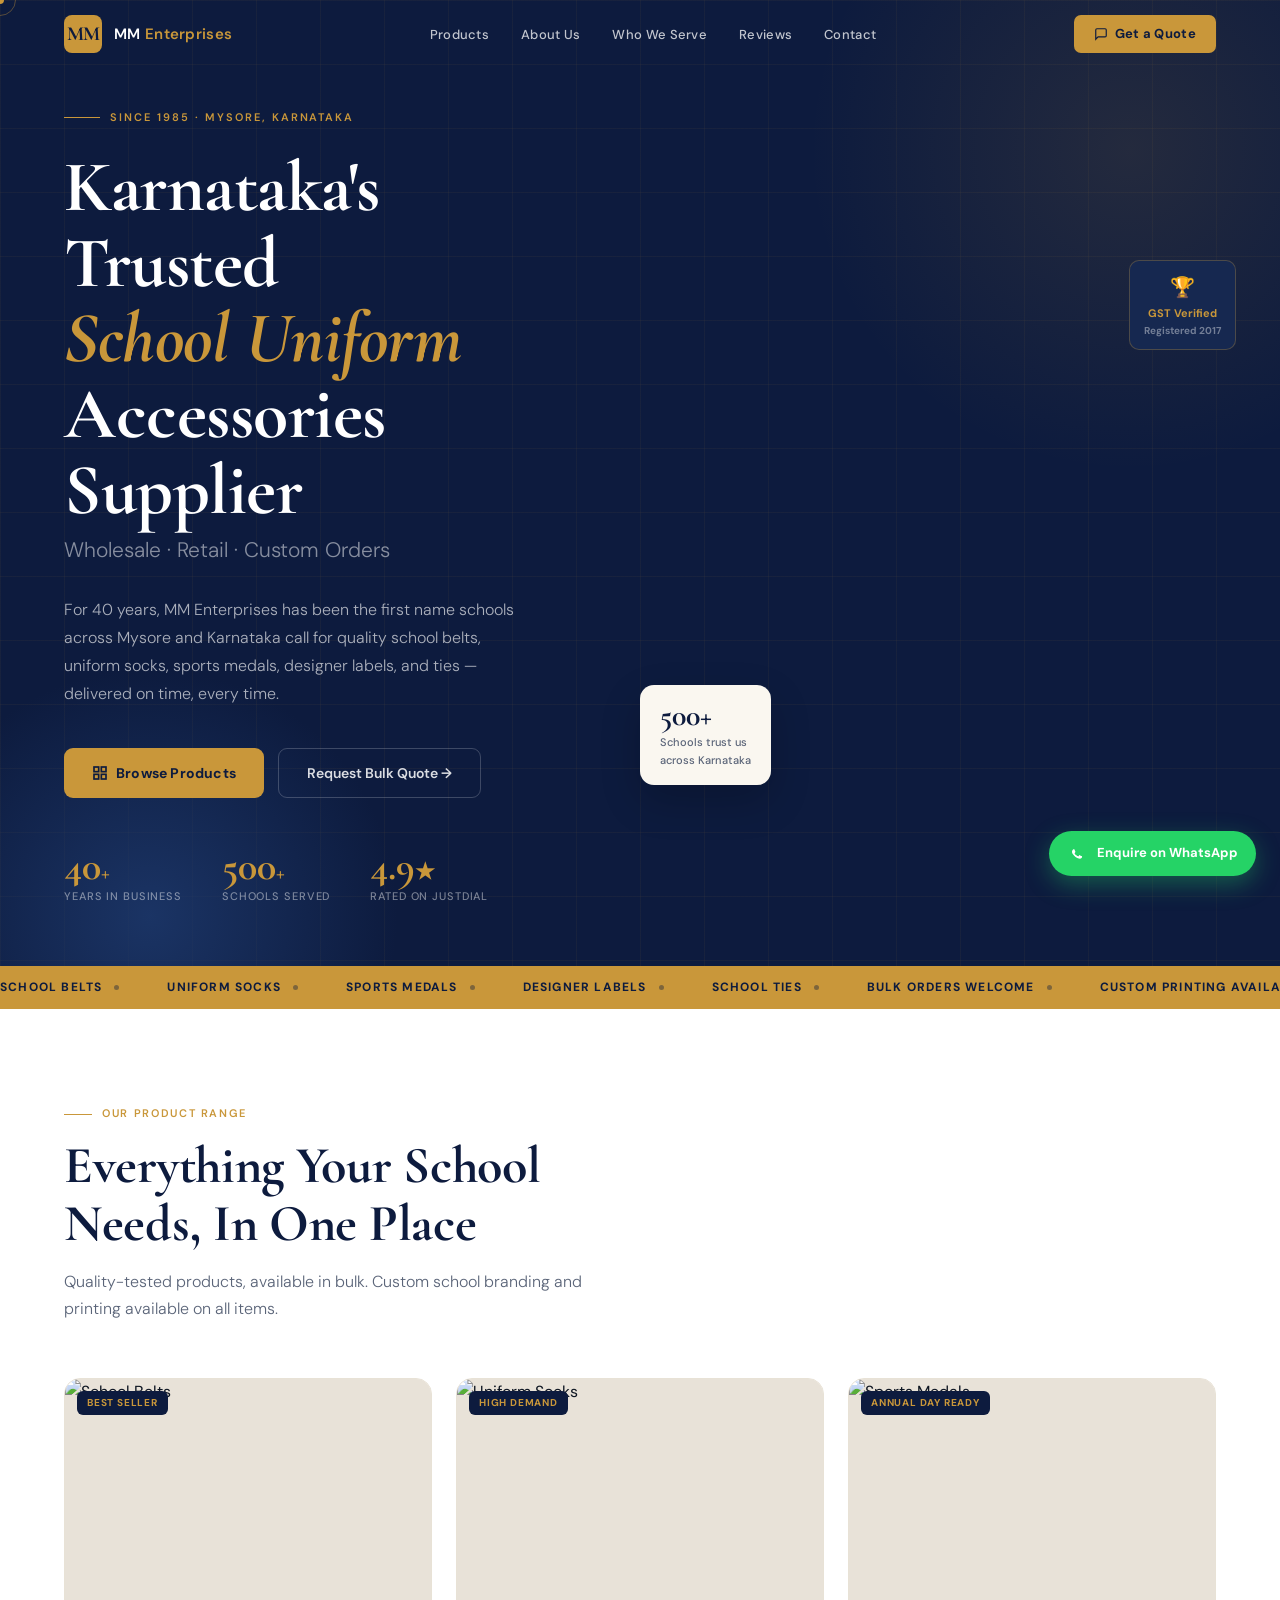
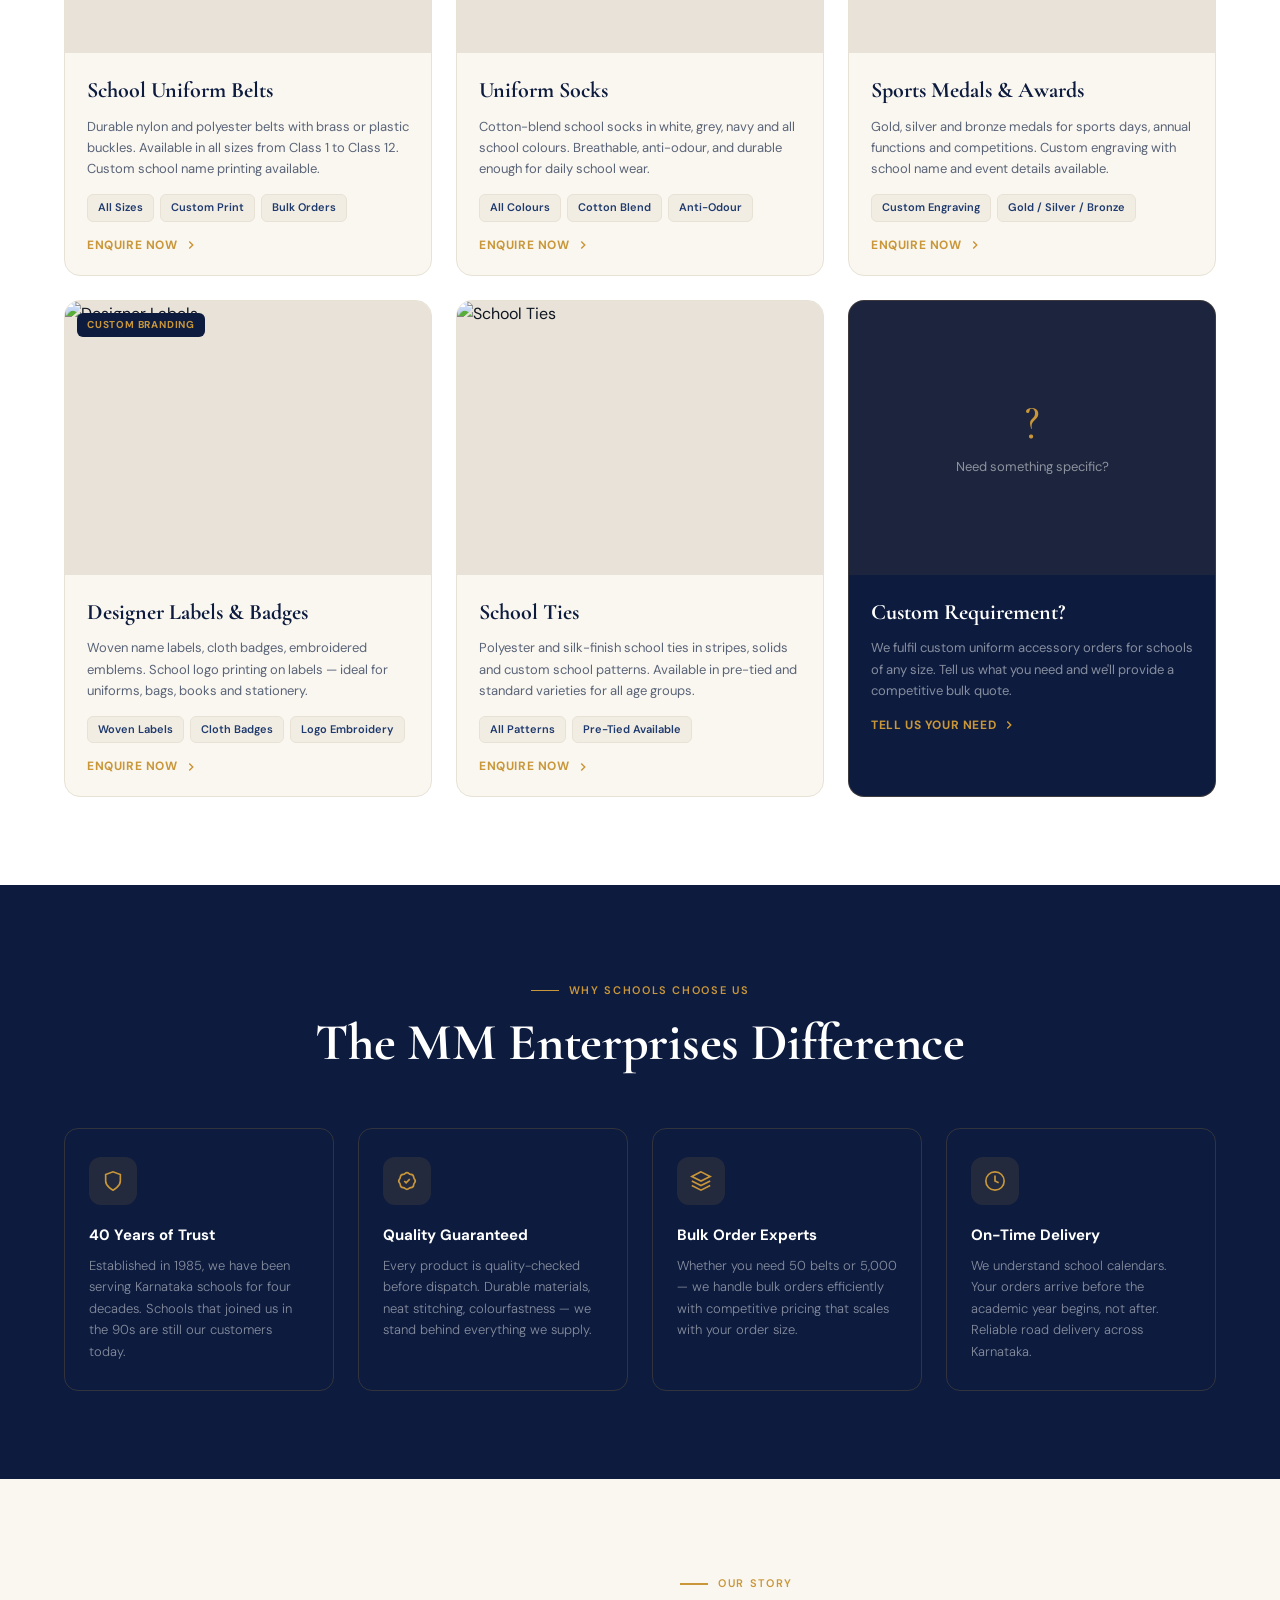
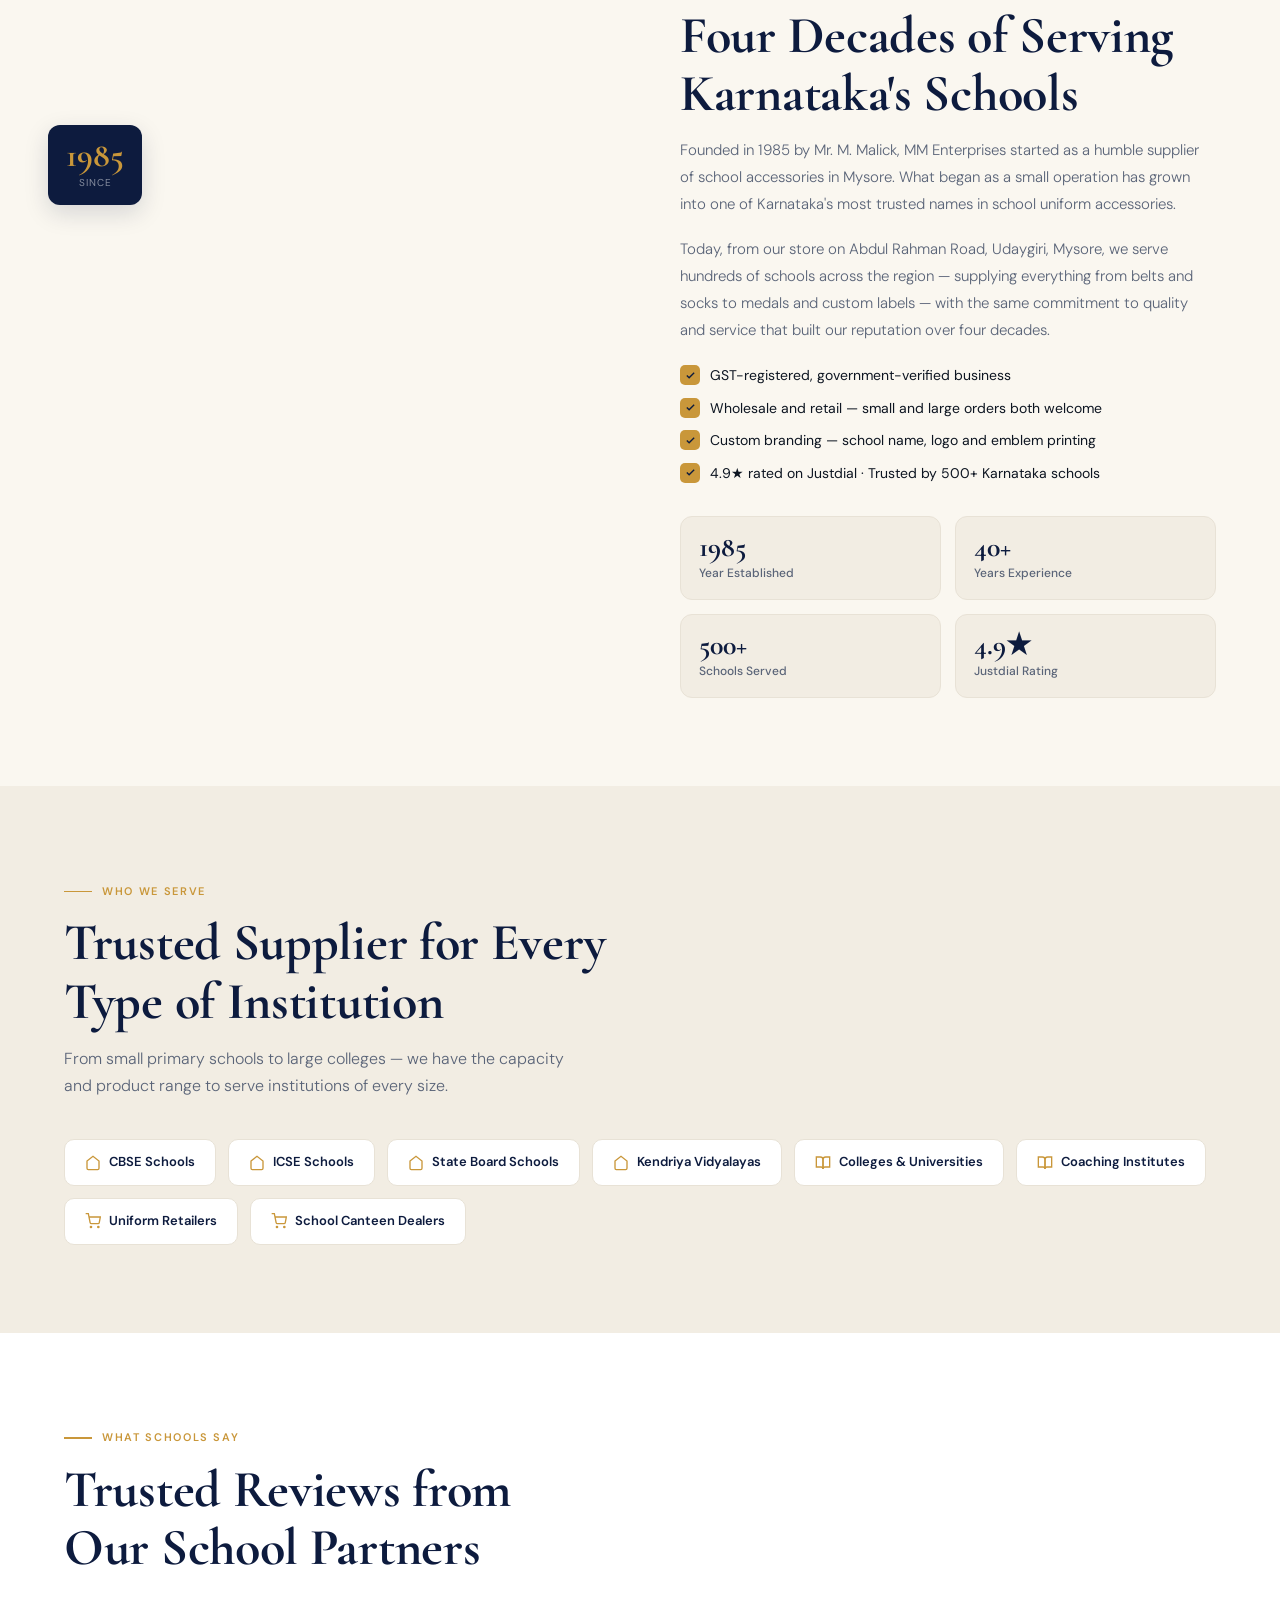
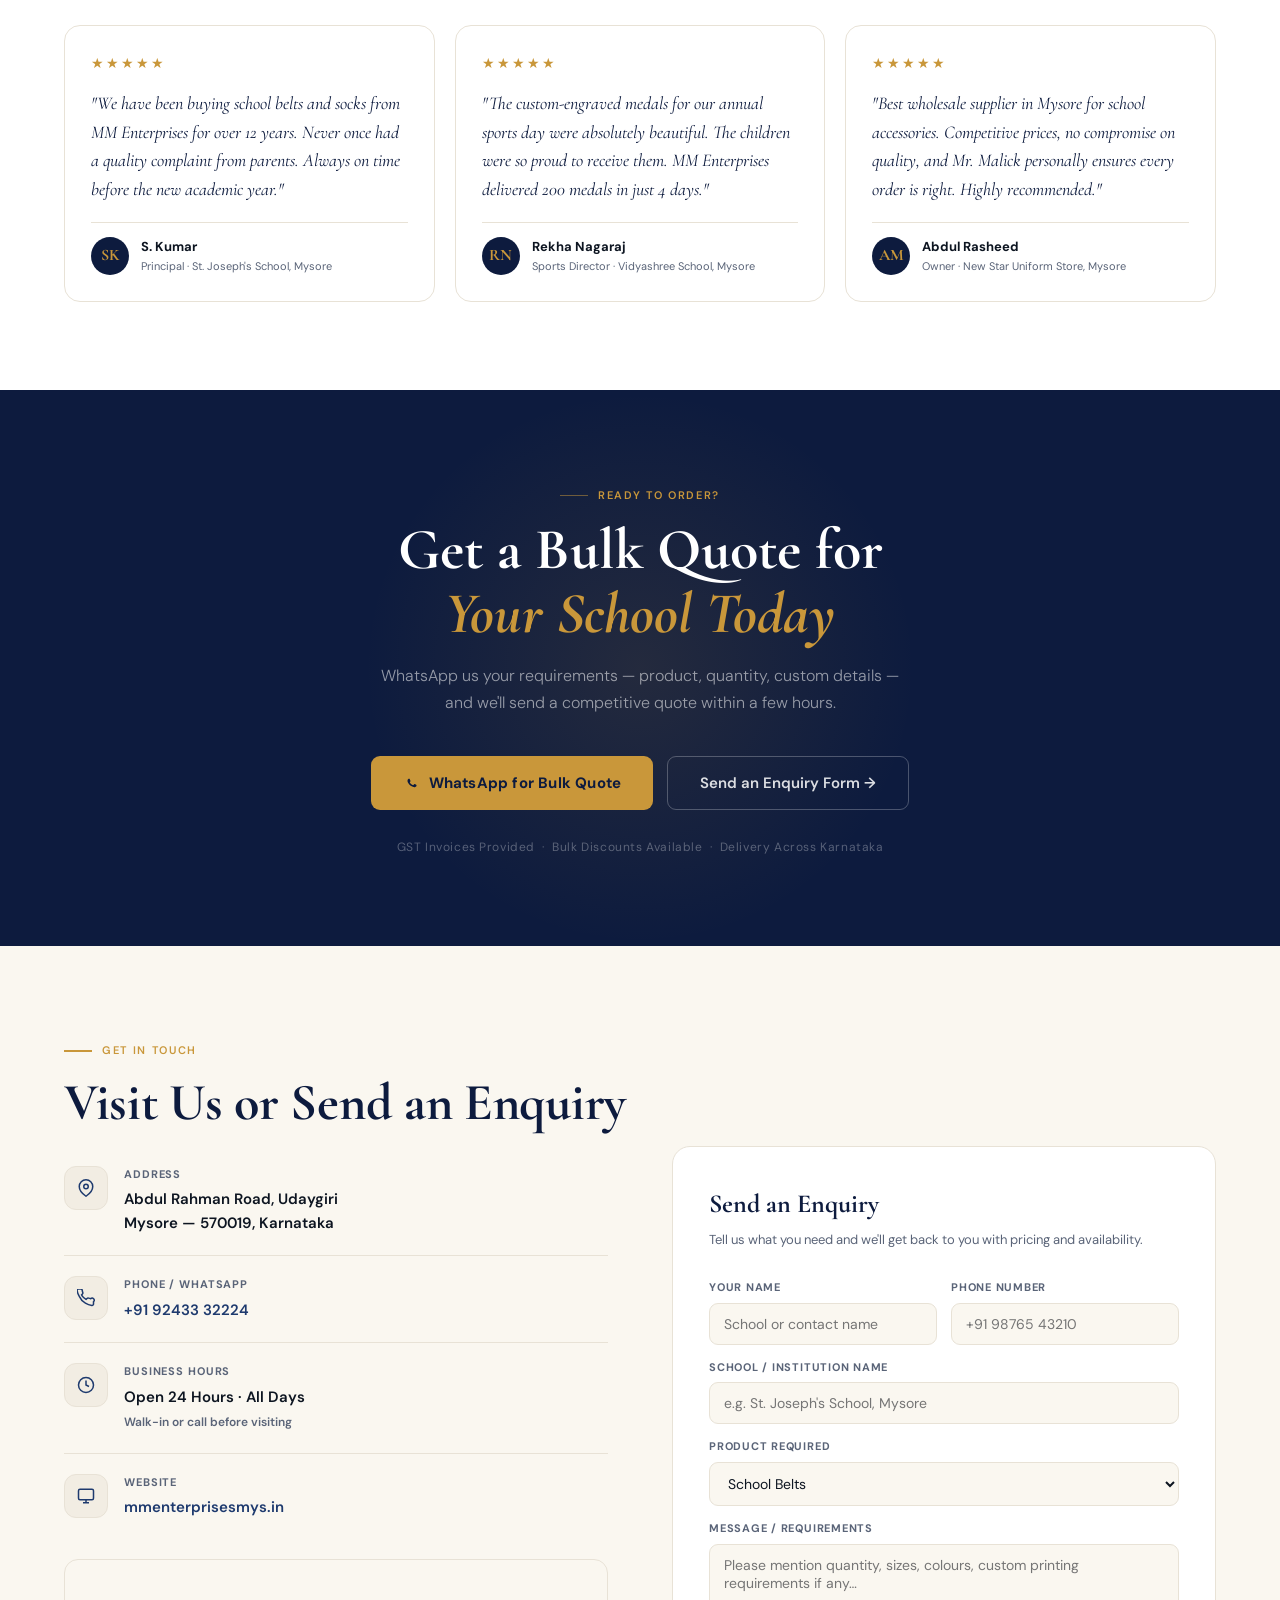
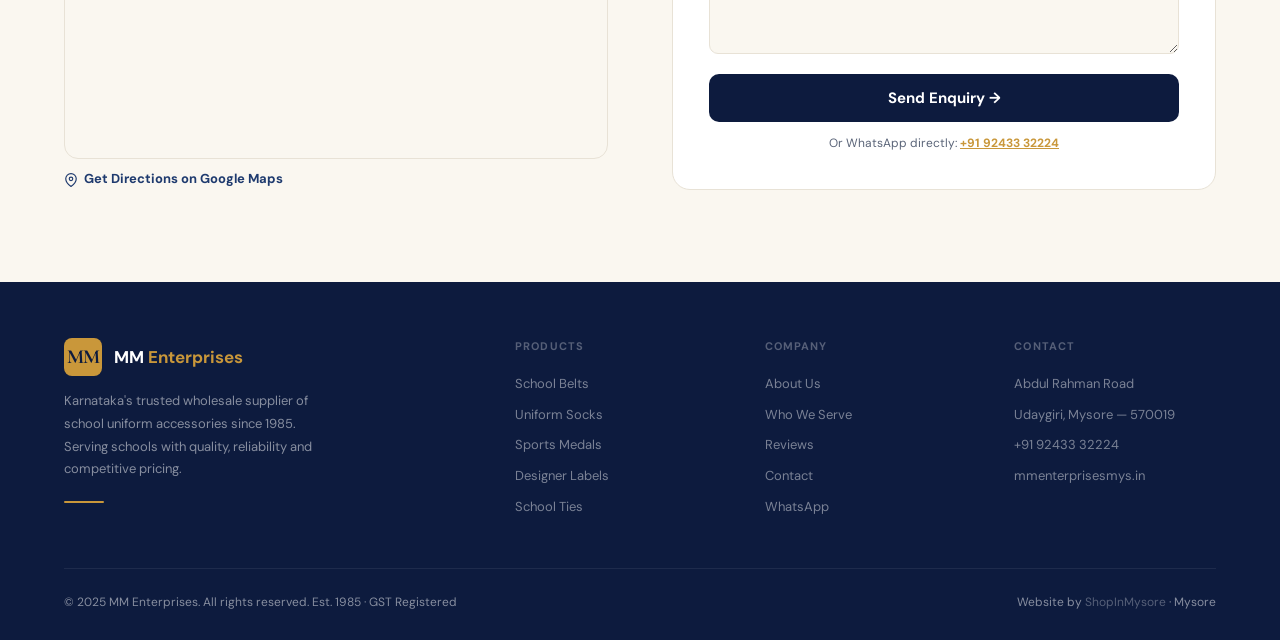
==== index.html @ 31e73a10 "name changed" ====
<!DOCTYPE html>
<html lang="en">
<head>
<meta charset="UTF-8"/>
<meta name="viewport" content="width=device-width,initial-scale=1.0"/>
<title>MM Enterprises — School Uniform Accessories Since 1985 | Mysore</title>
<meta name="description" content="MM Enterprises, Mysore — Wholesale supplier of school belts, uniform socks, sports medals, designer labels and uniform accessories since 1985. Serving schools across Karnataka."/>
<meta name="keywords" content="school belt supplier mysore, school uniform accessories mysore, sports medal mysore, uniform socks wholesale mysore, MM Enterprises Mysore"/>
<link rel="preconnect" href="https://fonts.googleapis.com">
<link href="https://fonts.googleapis.com/css2?family=Cormorant+Garamond:ital,wght@0,600;0,700;1,600&family=DM+Sans:wght@300;400;500;600&display=swap" rel="stylesheet">
<style>
/* ── TOKENS ── */
:root{
  --navy:#0D1B3E;
  --navy2:#162850;
  --navy3:#1E3A6E;
  --gold:#C9973A;
  --gold2:#E5B84A;
  --gold3:#F5D27A;
  --cream:#FAF7F0;
  --cream2:#F2EDE3;
  --ink:#0D1521;
  --muted:#5A6478;
  --border:#E8E2D6;
  --white:#FFFFFF;
  --wa:#25D366;
}
*{box-sizing:border-box;margin:0;padding:0}
html{scroll-behavior:smooth}
body{font-family:'DM Sans',sans-serif;background:var(--cream);color:var(--ink);overflow-x:hidden;line-height:1.6}

/* ── TYPOGRAPHY ── */
.serif{font-family:'Cormorant Garamond',serif}

/* ── CURSOR ── */
.cursor{width:8px;height:8px;background:var(--gold);border-radius:50%;position:fixed;pointer-events:none;z-index:9999;transform:translate(-50%,-50%);transition:width .2s,height .2s}
.cursor-ring{width:32px;height:32px;border:1.5px solid rgba(201,151,58,.4);border-radius:50%;position:fixed;pointer-events:none;z-index:9998;transform:translate(-50%,-50%);transition:all .15s ease}
@media(max-width:768px){.cursor,.cursor-ring{display:none}}

/* ── PROGRESS BAR ── */
.progress-bar{position:fixed;top:0;left:0;height:2px;background:linear-gradient(90deg,var(--gold),var(--gold2));z-index:200;transition:width .1s}

/* ── NAV ── */
nav{position:fixed;top:0;left:0;right:0;z-index:100;padding:0 5vw;height:68px;display:flex;align-items:center;justify-content:space-between;transition:all .3s}
nav.scrolled{background:rgba(13,27,62,.97);backdrop-filter:blur(16px);box-shadow:0 2px 32px rgba(0,0,0,.25)}
.nav-logo{display:flex;align-items:center;gap:12px;text-decoration:none}
.nav-logo-mark{width:38px;height:38px;background:var(--gold);border-radius:8px;display:flex;align-items:center;justify-content:center;font-family:'Cormorant Garamond',serif;font-size:20px;font-weight:700;color:var(--navy);letter-spacing:-1px}
.nav-brand{font-size:15px;font-weight:600;color:var(--white);letter-spacing:.3px}
.nav-brand span{color:var(--gold)}
.nav-links{display:flex;gap:32px;list-style:none}
.nav-links a{font-size:13px;font-weight:500;color:rgba(255,255,255,.75);text-decoration:none;letter-spacing:.3px;transition:color .2s}
.nav-links a:hover{color:var(--gold)}
.nav-enquire{display:flex;align-items:center;gap:7px;background:var(--gold);color:var(--navy);font-size:13px;font-weight:700;padding:9px 20px;border-radius:7px;text-decoration:none;transition:all .2s;letter-spacing:.3px}
.nav-enquire:hover{background:var(--gold2);transform:translateY(-1px)}
.nav-enquire svg{width:14px;height:14px}
.nav-ham{display:none;flex-direction:column;gap:5px;cursor:pointer;padding:4px}
.nav-ham span{width:21px;height:1.5px;background:white;border-radius:2px;transition:all .2s}
#mob-menu{max-height:0;overflow:hidden;transition:max-height .35s ease;background:rgba(13,27,62,.98)}
#mob-menu.open{max-height:360px}
#mob-menu a{display:block;padding:13px 5vw;font-size:14px;font-weight:600;color:rgba(255,255,255,.8);text-decoration:none;border-bottom:1px solid rgba(255,255,255,.06)}
#mob-menu a:hover{color:var(--gold)}

/* ── WA FLOAT ── */
.wa-float{position:fixed;bottom:24px;right:24px;z-index:50;display:flex;align-items:center;gap:10px;background:var(--wa);color:white;font-weight:700;font-size:13px;padding:12px 18px;border-radius:50px;box-shadow:0 8px 24px rgba(37,211,102,.35);text-decoration:none;transition:all .2s;animation:waPulse 3s ease-in-out infinite}
@keyframes waPulse{0%,100%{box-shadow:0 8px 24px rgba(37,211,102,.35)}50%{box-shadow:0 8px 32px rgba(37,211,102,.55)}}
.wa-float:hover{transform:translateY(-3px)}
.wa-float svg{width:20px;height:20px}
.wa-float span{white-space:nowrap}

/* ── HERO ── */
.hero{min-height:100vh;background:var(--navy);display:flex;align-items:center;position:relative;overflow:hidden;padding:100px 5vw 60px}
.hero-grid-lines{position:absolute;inset:0;background-image:linear-gradient(rgba(201,151,58,.06) 1px,transparent 1px),linear-gradient(90deg,rgba(201,151,58,.06) 1px,transparent 1px);background-size:64px 64px;pointer-events:none}
.hero-glow{position:absolute;top:-200px;right:-200px;width:700px;height:700px;background:radial-gradient(circle,rgba(201,151,58,.12) 0%,transparent 65%);border-radius:50%;pointer-events:none}
.hero-glow2{position:absolute;bottom:-200px;left:-100px;width:500px;height:500px;background:radial-gradient(circle,rgba(30,58,110,.8) 0%,transparent 70%);border-radius:50%;pointer-events:none}

.hero-inner{max-width:1200px;margin:0 auto;width:100%;display:grid;grid-template-columns:1fr 1fr;gap:60px;align-items:center;position:relative}

/* Left */
.hero-eyebrow{display:inline-flex;align-items:center;gap:10px;margin-bottom:24px}
.eyebrow-line{width:36px;height:1px;background:var(--gold)}
.eyebrow-text{font-size:11px;font-weight:600;letter-spacing:.18em;text-transform:uppercase;color:var(--gold)}
.hero-h1{font-family:'Cormorant Garamond',serif;font-size:clamp(44px,6vw,72px);line-height:1.05;letter-spacing:-.5px;color:var(--white);margin-bottom:6px}
.hero-h1 em{font-style:italic;color:var(--gold)}
.hero-sub-h{font-size:clamp(16px,2vw,21px);color:rgba(255,255,255,.5);font-weight:300;margin-bottom:28px}
.hero-desc{font-size:16px;color:rgba(255,255,255,.65);line-height:1.75;max-width:460px;margin-bottom:40px;font-weight:300}
.hero-actions{display:flex;gap:14px;flex-wrap:wrap;margin-bottom:48px}
.btn-gold{display:inline-flex;align-items:center;gap:8px;background:var(--gold);color:var(--navy);font-weight:700;font-size:14px;padding:14px 28px;border-radius:9px;text-decoration:none;transition:all .2s;letter-spacing:.2px}
.btn-gold:hover{background:var(--gold2);transform:translateY(-2px);box-shadow:0 8px 24px rgba(201,151,58,.3)}
.btn-ghost{display:inline-flex;align-items:center;gap:8px;background:transparent;color:rgba(255,255,255,.85);font-weight:600;font-size:14px;padding:13px 28px;border-radius:9px;border:1.5px solid rgba(255,255,255,.2);text-decoration:none;transition:all .2s}
.btn-ghost:hover{border-color:var(--gold);color:var(--gold)}
.hero-stats{display:flex;gap:40px}
.hero-stat-num{font-family:'Cormorant Garamond',serif;font-size:40px;font-weight:700;color:var(--gold);line-height:1}
.hero-stat-num span{font-size:22px}
.hero-stat-label{font-size:11px;color:rgba(255,255,255,.45);font-weight:500;text-transform:uppercase;letter-spacing:.08em;margin-top:2px}

/* Right: product stack */
.hero-right{position:relative;display:flex;justify-content:center}
.hero-img-main{width:100%;max-width:420px;aspect-ratio:4/5;object-fit:cover;border-radius:16px;box-shadow:0 40px 80px rgba(0,0,0,.4)}
.hero-card-float{position:absolute;bottom:-20px;left:-30px;background:var(--cream);border-radius:14px;padding:16px 20px;box-shadow:0 16px 40px rgba(0,0,0,.2);max-width:180px;animation:floatCard 5s ease-in-out infinite}
@keyframes floatCard{0%,100%{transform:translateY(0)}50%{transform:translateY(-10px)}}
.hero-card-float .cf-num{font-family:'Cormorant Garamond',serif;font-size:30px;font-weight:700;color:var(--navy);line-height:1}
.hero-card-float .cf-label{font-size:11px;color:var(--muted);font-weight:500;margin-top:3px}
.hero-badge-float{position:absolute;top:20px;right:-20px;background:var(--navy2);border:1px solid rgba(201,151,58,.3);color:var(--gold);font-size:11px;font-weight:700;padding:10px 14px;border-radius:10px;text-align:center;animation:floatCard 4s ease-in-out infinite .8s}
.hero-badge-float div:first-child{font-size:20px;margin-bottom:2px}

/* ── TICKER ── */
.ticker{background:var(--gold);padding:12px 0;overflow:hidden}
.ticker-inner{display:flex;gap:48px;animation:ticker 20s linear infinite;white-space:nowrap}
@keyframes ticker{0%{transform:translateX(0)}100%{transform:translateX(-50%)}}
.ticker-item{font-size:12px;font-weight:700;letter-spacing:.1em;text-transform:uppercase;color:var(--navy);display:flex;align-items:center;gap:12px}
.ticker-dot{width:5px;height:5px;background:var(--navy);border-radius:50%;opacity:.4}

/* ── SECTION BASE ── */
section{padding:88px 5vw}
.sec-inner{max-width:1200px;margin:0 auto}
.sec-eyebrow{display:inline-flex;align-items:center;gap:10px;margin-bottom:14px}
.sec-eyebrow-line{width:28px;height:1.5px;background:var(--gold)}
.sec-eyebrow-text{font-size:11px;font-weight:600;letter-spacing:.15em;text-transform:uppercase;color:var(--gold)}
.sec-title{font-family:'Cormorant Garamond',serif;font-size:clamp(32px,4.5vw,52px);color:var(--navy);line-height:1.12;letter-spacing:-.3px;margin-bottom:14px}
.sec-sub{font-size:16px;color:var(--muted);max-width:520px;line-height:1.7;font-weight:300}

/* ── PRODUCTS ── */
.products-bg{background:var(--white)}
.products-grid{display:grid;grid-template-columns:repeat(3,1fr);gap:24px;margin-top:56px}
.product-card{border-radius:16px;overflow:hidden;border:1px solid var(--border);background:var(--cream);transition:transform .25s,box-shadow .25s,border-color .25s;cursor:default}
.product-card:hover{transform:translateY(-6px);box-shadow:0 20px 48px rgba(13,27,62,.1);border-color:var(--gold)}
.product-img-wrap{position:relative;aspect-ratio:4/3;overflow:hidden;background:#e8e2d8}
.product-img-wrap img{width:100%;height:100%;object-fit:cover;transition:transform .5s ease}
.product-card:hover .product-img-wrap img{transform:scale(1.06)}
.product-cat-badge{position:absolute;top:12px;left:12px;background:var(--navy);color:var(--gold);font-size:10px;font-weight:700;padding:4px 10px;border-radius:6px;letter-spacing:.08em;text-transform:uppercase}
.product-body{padding:20px 22px}
.product-name{font-family:'Cormorant Garamond',serif;font-size:22px;font-weight:700;color:var(--navy);margin-bottom:7px}
.product-desc{font-size:13px;color:var(--muted);line-height:1.65;margin-bottom:14px}
.product-tags{display:flex;flex-wrap:wrap;gap:6px}
.product-tag{font-size:11px;font-weight:600;background:var(--cream2);color:var(--navy3);padding:4px 10px;border-radius:6px;border:1px solid var(--border)}
.product-enquire{display:flex;align-items:center;gap:6px;margin-top:14px;font-size:12px;font-weight:700;color:var(--gold);text-decoration:none;letter-spacing:.05em;text-transform:uppercase;transition:gap .2s}
.product-enquire:hover{gap:10px}
.product-enquire svg{width:14px;height:14px}

/* ── WHY US ── */
.why-bg{background:var(--navy)}
.why-grid{display:grid;grid-template-columns:repeat(4,1fr);gap:24px;margin-top:56px}
.why-card{border:1px solid rgba(201,151,58,.2);border-radius:14px;padding:28px 24px;transition:border-color .2s,background .2s}
.why-card:hover{border-color:rgba(201,151,58,.5);background:rgba(201,151,58,.04)}
.why-icon{width:48px;height:48px;background:rgba(201,151,58,.12);border-radius:12px;display:flex;align-items:center;justify-content:center;margin-bottom:18px}
.why-icon svg{width:22px;height:22px;color:var(--gold)}
.why-title{font-size:15px;font-weight:700;color:var(--white);margin-bottom:8px}
.why-text{font-size:13px;color:rgba(255,255,255,.5);line-height:1.65;font-weight:300}

/* ── ABOUT ── */
.about-grid{display:grid;grid-template-columns:1fr 1fr;gap:80px;align-items:center}
.about-img-wrap{position:relative}
.about-img-stack{position:relative;height:480px}
.about-img-main{width:75%;aspect-ratio:3/4;object-fit:cover;border-radius:16px;position:absolute;top:0;right:0;box-shadow:0 24px 56px rgba(0,0,0,.15)}
.about-img-accent{width:55%;aspect-ratio:1;object-fit:cover;border-radius:12px;position:absolute;bottom:0;left:0;box-shadow:0 16px 40px rgba(0,0,0,.12);border:4px solid var(--cream)}
.about-year-badge{position:absolute;top:32px;left:-16px;background:var(--navy);color:var(--gold);text-align:center;padding:14px 18px;border-radius:12px;box-shadow:0 8px 24px rgba(13,27,62,.15)}
.about-year-badge .year{font-family:'Cormorant Garamond',serif;font-size:34px;font-weight:700;line-height:1}
.about-year-badge .since{font-size:10px;letter-spacing:.1em;text-transform:uppercase;color:rgba(255,255,255,.5);margin-top:2px}
.about-facts{display:grid;grid-template-columns:1fr 1fr;gap:14px;margin-top:32px}
.about-fact{padding:16px 18px;background:var(--cream2);border-radius:12px;border:1px solid var(--border)}
.about-fact-num{font-family:'Cormorant Garamond',serif;font-size:28px;font-weight:700;color:var(--navy);line-height:1;margin-bottom:3px}
.about-fact-label{font-size:12px;color:var(--muted);font-weight:500}
.about-text{font-size:15px;color:var(--muted);line-height:1.8;margin-bottom:18px;font-weight:300}
.about-list{list-style:none;display:flex;flex-direction:column;gap:10px;margin-top:20px}
.about-list li{display:flex;align-items:flex-start;gap:10px;font-size:14px;color:var(--ink)}
.about-check{width:20px;height:20px;background:var(--gold);border-radius:5px;display:flex;align-items:center;justify-content:center;flex-shrink:0;margin-top:1px}
.about-check svg{width:11px;height:11px;color:var(--navy)}

/* ── CLIENTS (school type badges) ── */
.clients-bg{background:var(--cream2)}
.clients-badges{display:flex;flex-wrap:wrap;gap:12px;margin-top:40px}
.client-badge{display:flex;align-items:center;gap:8px;background:var(--white);border:1px solid var(--border);padding:12px 20px;border-radius:10px;font-size:13px;font-weight:600;color:var(--navy);transition:all .2s}
.client-badge:hover{border-color:var(--gold);background:var(--cream);transform:translateY(-2px)}
.client-badge svg{width:16px;height:16px;color:var(--gold)}

/* ── TESTIMONIALS ── */
.testi-grid{display:grid;grid-template-columns:repeat(3,1fr);gap:20px;margin-top:48px}
.testi-card{background:var(--white);border:1px solid var(--border);border-radius:16px;padding:26px;transition:transform .2s,box-shadow .2s}
.testi-card:hover{transform:translateY(-4px);box-shadow:0 12px 40px rgba(0,0,0,.06)}
.testi-stars{color:var(--gold);font-size:14px;letter-spacing:2px;margin-bottom:14px}
.testi-quote{font-family:'Cormorant Garamond',serif;font-size:18px;line-height:1.6;color:var(--navy);font-style:italic;margin-bottom:18px}
.testi-author{display:flex;align-items:center;gap:12px;padding-top:14px;border-top:1px solid var(--border)}
.testi-avatar{width:38px;height:38px;border-radius:50%;background:var(--navy);display:flex;align-items:center;justify-content:center;font-family:'Cormorant Garamond',serif;font-size:16px;font-weight:700;color:var(--gold);flex-shrink:0}
.testi-name{font-size:13px;font-weight:700;color:var(--ink)}
.testi-role{font-size:11px;color:var(--muted)}

/* ── CTA SECTION ── */
.cta-section{background:var(--navy);text-align:center;position:relative;overflow:hidden}
.cta-section::before{content:'';position:absolute;top:50%;left:50%;transform:translate(-50%,-50%);width:600px;height:600px;background:radial-gradient(circle,rgba(201,151,58,.12) 0%,transparent 65%);border-radius:50%;pointer-events:none}
.cta-title{font-family:'Cormorant Garamond',serif;font-size:clamp(36px,5vw,58px);color:var(--white);line-height:1.1;margin-bottom:16px;position:relative}
.cta-title em{font-style:italic;color:var(--gold)}
.cta-sub{font-size:16px;color:rgba(255,255,255,.55);max-width:520px;margin:0 auto 40px;line-height:1.7;font-weight:300;position:relative}
.cta-actions{display:flex;gap:14px;justify-content:center;flex-wrap:wrap;position:relative}
.cta-trust{margin-top:28px;font-size:12px;color:rgba(255,255,255,.3);position:relative;letter-spacing:.05em}

/* ── CONTACT ── */
.contact-grid{display:grid;grid-template-columns:1fr 1fr;gap:64px;align-items:start}
.contact-info-list{display:flex;flex-direction:column;gap:0}
.contact-item{display:flex;align-items:flex-start;gap:16px;padding:20px 0;border-bottom:1px solid var(--border)}
.contact-item:last-child{border-bottom:none}
.contact-icon-wrap{width:44px;height:44px;background:var(--cream2);border:1px solid var(--border);border-radius:12px;display:flex;align-items:center;justify-content:center;flex-shrink:0}
.contact-icon-wrap svg{width:18px;height:18px;color:var(--navy3)}
.contact-label{font-size:11px;font-weight:700;text-transform:uppercase;letter-spacing:.08em;color:var(--muted);margin-bottom:4px}
.contact-value{font-size:15px;font-weight:600;color:var(--ink)}
.contact-value a{color:var(--navy3);text-decoration:none}
.contact-value a:hover{color:var(--gold)}
.contact-form{background:var(--white);border:1px solid var(--border);border-radius:18px;padding:36px}
.form-title{font-family:'Cormorant Garamond',serif;font-size:26px;font-weight:700;color:var(--navy);margin-bottom:6px}
.form-sub{font-size:13px;color:var(--muted);margin-bottom:28px}
.form-row{display:grid;grid-template-columns:1fr 1fr;gap:14px;margin-bottom:14px}
.form-group{display:flex;flex-direction:column;gap:6px}
.form-group.full{grid-column:span 2}
.form-label{font-size:11px;font-weight:700;text-transform:uppercase;letter-spacing:.07em;color:var(--muted)}
.form-input,.form-select,.form-textarea{font-family:'DM Sans',sans-serif;font-size:14px;color:var(--ink);border:1.5px solid var(--border);border-radius:9px;padding:11px 14px;background:var(--cream);outline:none;transition:border-color .15s;width:100%}
.form-input:focus,.form-select:focus,.form-textarea:focus{border-color:var(--gold)}
.form-textarea{min-height:110px;resize:vertical}
.form-btn{width:100%;padding:14px;background:var(--navy);color:white;font-family:'DM Sans',sans-serif;font-size:15px;font-weight:700;border:none;border-radius:10px;cursor:pointer;transition:background .2s,transform .15s;margin-top:6px}
.form-btn:hover{background:var(--navy3);transform:translateY(-1px)}
#form-ok{display:none;text-align:center;padding:20px;background:#f0fdf4;border:1px solid #bbf7d0;border-radius:10px;color:#15803d;font-weight:600;font-size:14px;margin-top:8px}

/* ── MAP ── */
.map-wrap{border-radius:14px;overflow:hidden;border:1px solid var(--border);height:200px;margin-top:20px}
.map-wrap iframe{width:100%;height:100%;border:none}

/* ── FOOTER ── */
footer{background:var(--navy);padding:56px 5vw 28px;color:rgba(255,255,255,.5)}
.footer-top{display:grid;grid-template-columns:2fr 1fr 1fr 1fr;gap:48px;max-width:1200px;margin:0 auto 40px}
.footer-logo-row{display:flex;align-items:center;gap:12px;margin-bottom:14px}
.footer-brand{font-size:17px;font-weight:700;color:white}
.footer-brand span{color:var(--gold)}
.footer-desc{font-size:13px;line-height:1.75;max-width:260px;margin-bottom:20px}
.footer-gold-line{width:40px;height:2px;background:var(--gold);border-radius:2px}
.footer-col h4{font-size:11px;font-weight:700;text-transform:uppercase;letter-spacing:.1em;color:rgba(255,255,255,.3);margin-bottom:18px}
.footer-col a{display:block;font-size:13px;color:rgba(255,255,255,.45);text-decoration:none;margin-bottom:10px;transition:color .2s}
.footer-col a:hover{color:var(--gold)}
.footer-bottom{border-top:1px solid rgba(255,255,255,.07);padding-top:24px;display:flex;justify-content:space-between;align-items:center;font-size:12px;max-width:1200px;margin:0 auto}
.footer-bottom a{color:rgba(255,255,255,.3);text-decoration:none;transition:color .2s}
.footer-bottom a:hover{color:var(--gold)}

/* ── FADE IN ── */
.fade{opacity:0;transform:translateY(22px);transition:opacity .65s ease,transform .65s ease}
.fade.in{opacity:1;transform:translateY(0)}

/* ── RESPONSIVE ── */
@media(max-width:1024px){
  .products-grid{grid-template-columns:repeat(2,1fr)}
  .why-grid{grid-template-columns:repeat(2,1fr)}
  .about-grid{grid-template-columns:1fr}
  .about-img-stack{display:none}
  .footer-top{grid-template-columns:1fr 1fr}
}
@media(max-width:768px){
  .nav-links,.nav-enquire{display:none}
  .nav-ham{display:flex}
  .hero-inner{grid-template-columns:1fr}
  .hero-right{display:none}
  .products-grid,.why-grid,.testi-grid,.contact-grid{grid-template-columns:1fr}
  .form-row{grid-template-columns:1fr}
  .form-group.full{grid-column:span 1}
  .footer-top{grid-template-columns:1fr 1fr}
  .footer-bottom{flex-direction:column;gap:8px;text-align:center}
  .hero-stats{gap:28px}
}
@media(max-width:480px){
  .footer-top{grid-template-columns:1fr}
  .hero-stats{flex-wrap:wrap;gap:20px}
}
</style>
</head>
<body>

<div class="cursor" id="c"></div>
<div class="cursor-ring" id="cr"></div>
<div class="progress-bar" id="pb"></div>

<!-- WA FLOAT -->
<a class="wa-float" href="https://wa.me/918047769592?text=Hi%2C%20I%20visited%20your%20website%20and%20want%20to%20enquire%20about%20your%20products." target="_blank" rel="noopener">
  <svg viewBox="0 0 24 24" fill="white"><path d="M17.472 14.382c-.297-.149-1.758-.867-2.03-.967-.273-.099-.471-.148-.67.15-.197.297-.767.966-.94 1.164-.173.199-.347.223-.644.075-.297-.15-1.255-.463-2.39-1.475-.883-.788-1.48-1.761-1.653-2.059-.173-.297-.018-.458.13-.606.134-.133.298-.347.446-.52.149-.174.198-.298.298-.497.099-.198.05-.371-.025-.52-.075-.149-.669-1.612-.916-2.207-.242-.579-.487-.5-.669-.51-.173-.008-.371-.01-.57-.01-.198 0-.52.074-.792.372-.272.297-1.04 1.016-1.04 2.479 0 1.462 1.065 2.875 1.213 3.074.149.198 2.096 3.2 5.077 4.487.709.306 1.262.489 1.694.625.712.227 1.36.195 1.871.118.571-.085 1.758-.719 2.006-1.413.248-.694.248-1.289.173-1.413z"/></svg>
  <span>Enquire on WhatsApp</span>
</a>

<!-- NAV -->
<nav id="nav">
  <a class="nav-logo" href="#">
    <div class="nav-logo-mark">MM</div>
    <span class="nav-brand">MM <span>Enterprises</span></span>
  </a>
  <ul class="nav-links">
    <li><a href="#products">Products</a></li>
    <li><a href="#about">About Us</a></li>
    <li><a href="#clients">Who We Serve</a></li>
    <li><a href="#testimonials">Reviews</a></li>
    <li><a href="#contact">Contact</a></li>
  </ul>
  <a class="nav-enquire" href="#contact">
    <svg viewBox="0 0 24 24" fill="none" stroke="currentColor" stroke-width="2"><path d="M21 15a2 2 0 01-2 2H7l-4 4V5a2 2 0 012-2h14a2 2 0 012 2z"/></svg>
    Get a Quote
  </a>
  <div class="nav-ham" id="ham" onclick="toggleMob()">
    <span></span><span></span><span></span>
  </div>
</nav>

<!-- MOBILE MENU -->
<div id="mob-menu">
  <a href="#products" onclick="toggleMob()">Products</a>
  <a href="#about" onclick="toggleMob()">About Us</a>
  <a href="#clients" onclick="toggleMob()">Who We Serve</a>
  <a href="#testimonials" onclick="toggleMob()">Reviews</a>
  <a href="#contact" onclick="toggleMob()">Contact & Quote</a>
  <a href="https://wa.me/918047769592?text=Hi%2C%20I%20want%20to%20enquire%20about%20products." target="_blank" style="color:#25D366;font-weight:700">WhatsApp Us</a>
</div>

<!-- HERO -->
<section class="hero" id="hero">
  <div class="hero-grid-lines"></div>
  <div class="hero-glow"></div>
  <div class="hero-glow2"></div>

  <div class="hero-inner">
    <div>
      <div class="hero-eyebrow fade">
        <div class="eyebrow-line"></div>
        <span class="eyebrow-text">Since 1985 · Mysore, Karnataka</span>
      </div>
      <h1 class="hero-h1 fade">
        Karnataka's Trusted<br>
        <em>School Uniform</em><br>
        Accessories Supplier
      </h1>
      <p class="hero-sub-h fade">Wholesale · Retail · Custom Orders</p>
      <p class="hero-desc fade">
        For 40 years, MM Enterprises has been the first name schools across Mysore and Karnataka call for quality school belts, uniform socks, sports medals, designer labels, and ties — delivered on time, every time.
      </p>
      <div class="hero-actions fade">
        <a href="#products" class="btn-gold">
          <svg width="16" height="16" viewBox="0 0 24 24" fill="none" stroke="currentColor" stroke-width="2.5"><rect x="3" y="3" width="7" height="7"/><rect x="14" y="3" width="7" height="7"/><rect x="14" y="14" width="7" height="7"/><rect x="3" y="14" width="7" height="7"/></svg>
          Browse Products
        </a>
        <a href="#contact" class="btn-ghost">Request Bulk Quote →</a>
      </div>
      <div class="hero-stats fade">
        <div>
          <div class="hero-stat-num">40<span>+</span></div>
          <div class="hero-stat-label">Years in Business</div>
        </div>
        <div>
          <div class="hero-stat-num">500<span>+</span></div>
          <div class="hero-stat-label">Schools Served</div>
        </div>
        <div>
          <div class="hero-stat-num">4.9<span>★</span></div>
          <div class="hero-stat-label">Rated on Justdial</div>
        </div>
      </div>
    </div>

    <div class="hero-right">
      <img class="hero-img-main" src="https://images.unsplash.com/photo-1503676382389-4809596d5290?w=700&q=80" alt="School uniform accessories" onerror="this.style.opacity=0">
      <div class="hero-card-float">
        <div class="cf-num">500+</div>
        <div class="cf-label">Schools trust us<br>across Karnataka</div>
      </div>
      <div class="hero-badge-float">
        <div>🏆</div>
        <div style="font-size:11px;font-weight:700;color:rgba(201,151,58,1);margin-top:2px">GST Verified</div>
        <div style="font-size:10px;color:rgba(255,255,255,.4)">Registered 2017</div>
      </div>
    </div>
  </div>
</section>

<!-- TICKER -->
<div class="ticker">
  <div class="ticker-inner">
    <div class="ticker-item">School Belts <span class="ticker-dot"></span></div>
    <div class="ticker-item">Uniform Socks <span class="ticker-dot"></span></div>
    <div class="ticker-item">Sports Medals <span class="ticker-dot"></span></div>
    <div class="ticker-item">Designer Labels <span class="ticker-dot"></span></div>
    <div class="ticker-item">School Ties <span class="ticker-dot"></span></div>
    <div class="ticker-item">Bulk Orders Welcome <span class="ticker-dot"></span></div>
    <div class="ticker-item">Custom Printing Available <span class="ticker-dot"></span></div>
    <div class="ticker-item">40 Years of Trust <span class="ticker-dot"></span></div>
    <!-- duplicate for loop -->
    <div class="ticker-item">School Belts <span class="ticker-dot"></span></div>
    <div class="ticker-item">Uniform Socks <span class="ticker-dot"></span></div>
    <div class="ticker-item">Sports Medals <span class="ticker-dot"></span></div>
    <div class="ticker-item">Designer Labels <span class="ticker-dot"></span></div>
    <div class="ticker-item">School Ties <span class="ticker-dot"></span></div>
    <div class="ticker-item">Bulk Orders Welcome <span class="ticker-dot"></span></div>
    <div class="ticker-item">Custom Printing Available <span class="ticker-dot"></span></div>
    <div class="ticker-item">40 Years of Trust <span class="ticker-dot"></span></div>
  </div>
</div>

<!-- PRODUCTS -->
<section id="products" class="products-bg">
  <div class="sec-inner">
    <div class="fade">
      <div class="sec-eyebrow"><div class="sec-eyebrow-line"></div><span class="sec-eyebrow-text">Our Product Range</span></div>
      <h2 class="sec-title">Everything Your School<br>Needs, In One Place</h2>
      <p class="sec-sub">Quality-tested products, available in bulk. Custom school branding and printing available on all items.</p>
    </div>

    <div class="products-grid">

      <div class="product-card fade">
        <div class="product-img-wrap">
          <img src="https://images.unsplash.com/photo-1604671801908-6f0c6a092c05?w=600&q=80" alt="School Belts">
          <span class="product-cat-badge">Best Seller</span>
        </div>
        <div class="product-body">
          <h3 class="product-name">School Uniform Belts</h3>
          <p class="product-desc">Durable nylon and polyester belts with brass or plastic buckles. Available in all sizes from Class 1 to Class 12. Custom school name printing available.</p>
          <div class="product-tags">
            <span class="product-tag">All Sizes</span>
            <span class="product-tag">Custom Print</span>
            <span class="product-tag">Bulk Orders</span>
          </div>
          <a href="https://wa.me/918047769592?text=Hi%2C%20I%20want%20to%20enquire%20about%20School%20Belts." target="_blank" class="product-enquire">
            Enquire Now <svg viewBox="0 0 24 24" fill="none" stroke="currentColor" stroke-width="2.5"><polyline points="9 18 15 12 9 6"/></svg>
          </a>
        </div>
      </div>

      <div class="product-card fade">
        <div class="product-img-wrap">
          <img src="https://images.unsplash.com/photo-1586350977771-b3b0abd50c82?w=600&q=80" alt="Uniform Socks">
          <span class="product-cat-badge">High Demand</span>
        </div>
        <div class="product-body">
          <h3 class="product-name">Uniform Socks</h3>
          <p class="product-desc">Cotton-blend school socks in white, grey, navy and all school colours. Breathable, anti-odour, and durable enough for daily school wear.</p>
          <div class="product-tags">
            <span class="product-tag">All Colours</span>
            <span class="product-tag">Cotton Blend</span>
            <span class="product-tag">Anti-Odour</span>
          </div>
          <a href="https://wa.me/918047769592?text=Hi%2C%20I%20want%20to%20enquire%20about%20Uniform%20Socks." target="_blank" class="product-enquire">
            Enquire Now <svg viewBox="0 0 24 24" fill="none" stroke="currentColor" stroke-width="2.5"><polyline points="9 18 15 12 9 6"/></svg>
          </a>
        </div>
      </div>

      <div class="product-card fade">
        <div class="product-img-wrap">
          <img src="https://images.unsplash.com/photo-1567427017947-545c5f8d16ad?w=600&q=80" alt="Sports Medals">
          <span class="product-cat-badge">Annual Day Ready</span>
        </div>
        <div class="product-body">
          <h3 class="product-name">Sports Medals & Awards</h3>
          <p class="product-desc">Gold, silver and bronze medals for sports days, annual functions and competitions. Custom engraving with school name and event details available.</p>
          <div class="product-tags">
            <span class="product-tag">Custom Engraving</span>
            <span class="product-tag">Gold / Silver / Bronze</span>
          </div>
          <a href="https://wa.me/918047769592?text=Hi%2C%20I%20want%20to%20enquire%20about%20Sports%20Medals." target="_blank" class="product-enquire">
            Enquire Now <svg viewBox="0 0 24 24" fill="none" stroke="currentColor" stroke-width="2.5"><polyline points="9 18 15 12 9 6"/></svg>
          </a>
        </div>
      </div>

      <div class="product-card fade">
        <div class="product-img-wrap">
          <img src="https://images.unsplash.com/photo-1558618666-fcd25c85cd64?w=600&q=80" alt="Designer Labels">
          <span class="product-cat-badge">Custom Branding</span>
        </div>
        <div class="product-body">
          <h3 class="product-name">Designer Labels & Badges</h3>
          <p class="product-desc">Woven name labels, cloth badges, embroidered emblems. School logo printing on labels — ideal for uniforms, bags, books and stationery.</p>
          <div class="product-tags">
            <span class="product-tag">Woven Labels</span>
            <span class="product-tag">Cloth Badges</span>
            <span class="product-tag">Logo Embroidery</span>
          </div>
          <a href="https://wa.me/918047769592?text=Hi%2C%20I%20want%20to%20enquire%20about%20Designer%20Labels." target="_blank" class="product-enquire">
            Enquire Now <svg viewBox="0 0 24 24" fill="none" stroke="currentColor" stroke-width="2.5"><polyline points="9 18 15 12 9 6"/></svg>
          </a>
        </div>
      </div>

      <div class="product-card fade">
        <div class="product-img-wrap">
          <img src="https://images.unsplash.com/photo-1489987707025-afc232f7ea0f?w=600&q=80" alt="School Ties">
        </div>
        <div class="product-body">
          <h3 class="product-name">School Ties</h3>
          <p class="product-desc">Polyester and silk-finish school ties in stripes, solids and custom school patterns. Available in pre-tied and standard varieties for all age groups.</p>
          <div class="product-tags">
            <span class="product-tag">All Patterns</span>
            <span class="product-tag">Pre-Tied Available</span>
          </div>
          <a href="https://wa.me/918047769592?text=Hi%2C%20I%20want%20to%20enquire%20about%20School%20Ties." target="_blank" class="product-enquire">
            Enquire Now <svg viewBox="0 0 24 24" fill="none" stroke="currentColor" stroke-width="2.5"><polyline points="9 18 15 12 9 6"/></svg>
          </a>
        </div>
      </div>

      <div class="product-card fade" style="background:var(--navy);border-color:rgba(201,151,58,.25)">
        <div class="product-img-wrap" style="background:rgba(201,151,58,.08);display:flex;align-items:center;justify-content:center">
          <div style="text-align:center;padding:40px 20px">
            <div style="font-family:'Cormorant Garamond',serif;font-size:48px;color:var(--gold);line-height:1">?</div>
            <p style="color:rgba(255,255,255,.5);font-size:13px;margin-top:10px">Need something specific?</p>
          </div>
        </div>
        <div class="product-body">
          <h3 class="product-name" style="color:white">Custom Requirement?</h3>
          <p class="product-desc" style="color:rgba(255,255,255,.5)">We fulfil custom uniform accessory orders for schools of any size. Tell us what you need and we'll provide a competitive bulk quote.</p>
          <a href="https://wa.me/918047769592?text=Hi%2C%20I%20have%20a%20custom%20school%20uniform%20accessory%20requirement." target="_blank" class="product-enquire" style="color:var(--gold)">
            Tell Us Your Need <svg viewBox="0 0 24 24" fill="none" stroke="currentColor" stroke-width="2.5"><polyline points="9 18 15 12 9 6"/></svg>
          </a>
        </div>
      </div>

    </div>
  </div>
</section>

<!-- WHY US -->
<section class="why-bg">
  <div class="sec-inner">
    <div class="fade" style="text-align:center;margin-bottom:0">
      <div class="sec-eyebrow" style="justify-content:center"><div class="sec-eyebrow-line"></div><span class="sec-eyebrow-text">Why Schools Choose Us</span></div>
      <h2 class="sec-title" style="color:white;text-align:center">The MM Enterprises Difference</h2>
    </div>
    <div class="why-grid">
      <div class="why-card fade">
        <div class="why-icon"><svg viewBox="0 0 24 24" fill="none" stroke="currentColor" stroke-width="1.8"><path d="M12 22s8-4 8-10V5l-8-3-8 3v7c0 6 8 10 8 10z"/></svg></div>
        <div class="why-title">40 Years of Trust</div>
        <div class="why-text">Established in 1985, we have been serving Karnataka schools for four decades. Schools that joined us in the 90s are still our customers today.</div>
      </div>
      <div class="why-card fade">
        <div class="why-icon"><svg viewBox="0 0 24 24" fill="none" stroke="currentColor" stroke-width="1.8"><path d="M9 12l2 2 4-4M7.835 4.697a3.42 3.42 0 001.946-.806 3.42 3.42 0 014.438 0 3.42 3.42 0 001.946.806 3.42 3.42 0 013.138 3.138 3.42 3.42 0 00.806 1.946 3.42 3.42 0 010 4.438 3.42 3.42 0 00-.806 1.946 3.42 3.42 0 01-3.138 3.138 3.42 3.42 0 00-1.946.806 3.42 3.42 0 01-4.438 0 3.42 3.42 0 00-1.946-.806 3.42 3.42 0 01-3.138-3.138 3.42 3.42 0 00-.806-1.946 3.42 3.42 0 010-4.438 3.42 3.42 0 00.806-1.946 3.42 3.42 0 013.138-3.138z"/></svg></div>
        <div class="why-title">Quality Guaranteed</div>
        <div class="why-text">Every product is quality-checked before dispatch. Durable materials, neat stitching, colourfastness — we stand behind everything we supply.</div>
      </div>
      <div class="why-card fade">
        <div class="why-icon"><svg viewBox="0 0 24 24" fill="none" stroke="currentColor" stroke-width="1.8"><path d="M12 2L2 7l10 5 10-5-10-5zM2 17l10 5 10-5M2 12l10 5 10-5"/></svg></div>
        <div class="why-title">Bulk Order Experts</div>
        <div class="why-text">Whether you need 50 belts or 5,000 — we handle bulk orders efficiently with competitive pricing that scales with your order size.</div>
      </div>
      <div class="why-card fade">
        <div class="why-icon"><svg viewBox="0 0 24 24" fill="none" stroke="currentColor" stroke-width="1.8"><circle cx="12" cy="12" r="10"/><polyline points="12 6 12 12 16 14"/></svg></div>
        <div class="why-title">On-Time Delivery</div>
        <div class="why-text">We understand school calendars. Your orders arrive before the academic year begins, not after. Reliable road delivery across Karnataka.</div>
      </div>
    </div>
  </div>
</section>

<!-- ABOUT -->
<section id="about">
  <div class="sec-inner">
    <div class="about-grid">

      <div class="about-img-wrap fade">
        <div class="about-img-stack">
          <img class="about-img-main" src="https://images.unsplash.com/photo-1560472354-b33ff0c44a43?w=600&q=80" alt="MM Enterprises store" onerror="this.style.opacity=0">
          <img class="about-img-accent" src="https://images.unsplash.com/photo-1503676382389-4809596d5290?w=400&q=80" alt="School products" onerror="this.style.opacity=0">
          <div class="about-year-badge">
            <div class="year">1985</div>
            <div class="since">Since</div>
          </div>
        </div>
      </div>

      <div>
        <div class="sec-eyebrow fade"><div class="sec-eyebrow-line"></div><span class="sec-eyebrow-text">Our Story</span></div>
        <h2 class="sec-title fade">Four Decades of Serving Karnataka's Schools</h2>
        <p class="about-text fade">Founded in 1985 by Mr. M. Malick, MM Enterprises started as a humble supplier of school accessories in Mysore. What began as a small operation has grown into one of Karnataka's most trusted names in school uniform accessories.</p>
        <p class="about-text fade">Today, from our store on Abdul Rahman Road, Udaygiri, Mysore, we serve hundreds of schools across the region — supplying everything from belts and socks to medals and custom labels — with the same commitment to quality and service that built our reputation over four decades.</p>

        <ul class="about-list fade">
          <li>
            <div class="about-check"><svg viewBox="0 0 24 24" fill="none" stroke="currentColor" stroke-width="3"><polyline points="20 6 9 17 4 12"/></svg></div>
            GST-registered, government-verified business
          </li>
          <li>
            <div class="about-check"><svg viewBox="0 0 24 24" fill="none" stroke="currentColor" stroke-width="3"><polyline points="20 6 9 17 4 12"/></svg></div>
            Wholesale and retail — small and large orders both welcome
          </li>
          <li>
            <div class="about-check"><svg viewBox="0 0 24 24" fill="none" stroke="currentColor" stroke-width="3"><polyline points="20 6 9 17 4 12"/></svg></div>
            Custom branding — school name, logo and emblem printing
          </li>
          <li>
            <div class="about-check"><svg viewBox="0 0 24 24" fill="none" stroke="currentColor" stroke-width="3"><polyline points="20 6 9 17 4 12"/></svg></div>
            4.9★ rated on Justdial · Trusted by 500+ Karnataka schools
          </li>
        </ul>

        <div class="about-facts fade">
          <div class="about-fact"><div class="about-fact-num">1985</div><div class="about-fact-label">Year Established</div></div>
          <div class="about-fact"><div class="about-fact-num">40+</div><div class="about-fact-label">Years Experience</div></div>
          <div class="about-fact"><div class="about-fact-num">500+</div><div class="about-fact-label">Schools Served</div></div>
          <div class="about-fact"><div class="about-fact-num">4.9★</div><div class="about-fact-label">Justdial Rating</div></div>
        </div>
      </div>

    </div>
  </div>
</section>

<!-- WHO WE SERVE -->
<section id="clients" class="clients-bg">
  <div class="sec-inner">
    <div class="fade">
      <div class="sec-eyebrow"><div class="sec-eyebrow-line"></div><span class="sec-eyebrow-text">Who We Serve</span></div>
      <h2 class="sec-title">Trusted Supplier for Every<br>Type of Institution</h2>
      <p class="sec-sub">From small primary schools to large colleges — we have the capacity and product range to serve institutions of every size.</p>
    </div>
    <div class="clients-badges fade">
      <div class="client-badge"><svg viewBox="0 0 24 24" fill="none" stroke="currentColor" stroke-width="2"><path d="M3 9l9-7 9 7v11a2 2 0 01-2 2H5a2 2 0 01-2-2z"/></svg>CBSE Schools</div>
      <div class="client-badge"><svg viewBox="0 0 24 24" fill="none" stroke="currentColor" stroke-width="2"><path d="M3 9l9-7 9 7v11a2 2 0 01-2 2H5a2 2 0 01-2-2z"/></svg>ICSE Schools</div>
      <div class="client-badge"><svg viewBox="0 0 24 24" fill="none" stroke="currentColor" stroke-width="2"><path d="M3 9l9-7 9 7v11a2 2 0 01-2 2H5a2 2 0 01-2-2z"/></svg>State Board Schools</div>
      <div class="client-badge"><svg viewBox="0 0 24 24" fill="none" stroke="currentColor" stroke-width="2"><path d="M3 9l9-7 9 7v11a2 2 0 01-2 2H5a2 2 0 01-2-2z"/></svg>Kendriya Vidyalayas</div>
      <div class="client-badge"><svg viewBox="0 0 24 24" fill="none" stroke="currentColor" stroke-width="2"><path d="M2 3h6a4 4 0 014 4v14a3 3 0 00-3-3H2z"/><path d="M22 3h-6a4 4 0 00-4 4v14a3 3 0 013-3h7z"/></svg>Colleges & Universities</div>
      <div class="client-badge"><svg viewBox="0 0 24 24" fill="none" stroke="currentColor" stroke-width="2"><path d="M2 3h6a4 4 0 014 4v14a3 3 0 00-3-3H2z"/><path d="M22 3h-6a4 4 0 00-4 4v14a3 3 0 013-3h7z"/></svg>Coaching Institutes</div>
      <div class="client-badge"><svg viewBox="0 0 24 24" fill="none" stroke="currentColor" stroke-width="2"><circle cx="9" cy="21" r="1"/><circle cx="20" cy="21" r="1"/><path d="M1 1h4l2.68 13.39a2 2 0 002 1.61h9.72a2 2 0 002-1.61L23 6H6"/></svg>Uniform Retailers</div>
      <div class="client-badge"><svg viewBox="0 0 24 24" fill="none" stroke="currentColor" stroke-width="2"><circle cx="9" cy="21" r="1"/><circle cx="20" cy="21" r="1"/><path d="M1 1h4l2.68 13.39a2 2 0 002 1.61h9.72a2 2 0 002-1.61L23 6H6"/></svg>School Canteen Dealers</div>
    </div>
  </div>
</section>

<!-- TESTIMONIALS -->
<section id="testimonials" style="background:var(--white)">
  <div class="sec-inner">
    <div class="fade">
      <div class="sec-eyebrow"><div class="sec-eyebrow-line"></div><span class="sec-eyebrow-text">What Schools Say</span></div>
      <h2 class="sec-title">Trusted Reviews from<br>Our School Partners</h2>
    </div>
    <div class="testi-grid">
      <div class="testi-card fade">
        <div class="testi-stars">★★★★★</div>
        <p class="testi-quote">"We have been buying school belts and socks from MM Enterprises for over 12 years. Never once had a quality complaint from parents. Always on time before the new academic year."</p>
        <div class="testi-author">
          <div class="testi-avatar">SK</div>
          <div>
            <div class="testi-name">S. Kumar</div>
            <div class="testi-role">Principal · St. Joseph's School, Mysore</div>
          </div>
        </div>
      </div>
      <div class="testi-card fade">
        <div class="testi-stars">★★★★★</div>
        <p class="testi-quote">"The custom-engraved medals for our annual sports day were absolutely beautiful. The children were so proud to receive them. MM Enterprises delivered 200 medals in just 4 days."</p>
        <div class="testi-author">
          <div class="testi-avatar">RN</div>
          <div>
            <div class="testi-name">Rekha Nagaraj</div>
            <div class="testi-role">Sports Director · Vidyashree School, Mysore</div>
          </div>
        </div>
      </div>
      <div class="testi-card fade">
        <div class="testi-stars">★★★★★</div>
        <p class="testi-quote">"Best wholesale supplier in Mysore for school accessories. Competitive prices, no compromise on quality, and Mr. Malick personally ensures every order is right. Highly recommended."</p>
        <div class="testi-author">
          <div class="testi-avatar">AM</div>
          <div>
            <div class="testi-name">Abdul Rasheed</div>
            <div class="testi-role">Owner · New Star Uniform Store, Mysore</div>
          </div>
        </div>
      </div>
    </div>
  </div>
</section>

<!-- CTA -->
<section class="cta-section">
  <div class="sec-inner" style="text-align:center">
    <div class="fade">
      <div class="sec-eyebrow" style="justify-content:center"><div class="sec-eyebrow-line" style="background:rgba(201,151,58,.5)"></div><span class="sec-eyebrow-text">Ready to Order?</span></div>
    </div>
    <h2 class="cta-title fade">
      Get a Bulk Quote for<br>
      <em>Your School Today</em>
    </h2>
    <p class="cta-sub fade">WhatsApp us your requirements — product, quantity, custom details — and we'll send a competitive quote within a few hours.</p>
    <div class="cta-actions fade">
      <a href="https://wa.me/918047769592?text=Hi%20MM%20Enterprises%2C%20I%20need%20a%20bulk%20quote%20for%20our%20school." target="_blank" class="btn-gold" style="font-size:15px;padding:15px 32px">
        <svg width="18" height="18" viewBox="0 0 24 24" fill="currentColor"><path d="M17.472 14.382c-.297-.149-1.758-.867-2.03-.967-.273-.099-.471-.148-.67.15-.197.297-.767.966-.94 1.164-.173.199-.347.223-.644.075-.297-.15-1.255-.463-2.39-1.475-.883-.788-1.48-1.761-1.653-2.059-.173-.297-.018-.458.13-.606.134-.133.298-.347.446-.52.149-.174.198-.298.298-.497.099-.198.05-.371-.025-.52-.075-.149-.669-1.612-.916-2.207-.242-.579-.487-.5-.669-.51-.173-.008-.371-.01-.57-.01-.198 0-.52.074-.792.372-.272.297-1.04 1.016-1.04 2.479 0 1.462 1.065 2.875 1.213 3.074.149.198 2.096 3.2 5.077 4.487.709.306 1.262.489 1.694.625.712.227 1.36.195 1.871.118.571-.085 1.758-.719 2.006-1.413.248-.694.248-1.289.173-1.413z"/></svg>
        WhatsApp for Bulk Quote
      </a>
      <a href="#contact" class="btn-ghost" style="font-size:15px;padding:14px 32px;border-color:rgba(255,255,255,.25)">Send an Enquiry Form →</a>
    </div>
    <p class="cta-trust fade">GST Invoices Provided &nbsp;·&nbsp; Bulk Discounts Available &nbsp;·&nbsp; Delivery Across Karnataka</p>
  </div>
</section>

<!-- CONTACT -->
<section id="contact" style="background:var(--cream)">
  <div class="sec-inner">
    <div class="fade">
      <div class="sec-eyebrow"><div class="sec-eyebrow-line"></div><span class="sec-eyebrow-text">Get in Touch</span></div>
      <h2 class="sec-title">Visit Us or Send an Enquiry</h2>
    </div>
    <div class="contact-grid">

      <div>
        <div class="contact-info-list fade">
          <div class="contact-item">
            <div class="contact-icon-wrap"><svg viewBox="0 0 24 24" fill="none" stroke="currentColor" stroke-width="2"><path d="M21 10c0 7-9 13-9 13s-9-6-9-13a9 9 0 0118 0z"/><circle cx="12" cy="10" r="3"/></svg></div>
            <div>
              <div class="contact-label">Address</div>
              <div class="contact-value">Abdul Rahman Road, Udaygiri<br>Mysore — 570019, Karnataka</div>
            </div>
          </div>
          <div class="contact-item">
            <div class="contact-icon-wrap"><svg viewBox="0 0 24 24" fill="none" stroke="currentColor" stroke-width="2"><path d="M22 16.92v3a2 2 0 01-2.18 2 19.79 19.79 0 01-8.63-3.07A19.5 19.5 0 013.07 9.81a19.79 19.79 0 01-3.07-8.68A2 2 0 012 0h3a2 2 0 012 1.72c.127.96.361 1.903.7 2.81a2 2 0 01-.45 2.11L6.09 7.91a16 16 0 006 6l1.27-1.27a2 2 0 012.11-.45c.907.339 1.85.573 2.81.7A2 2 0 0122 16.92z"/></svg></div>
            <div>
              <div class="contact-label">Phone / WhatsApp</div>
              <div class="contact-value"><a href="tel:918047769592">+91 92433 32224</a></div>
            </div>
          </div>
          <div class="contact-item">
            <div class="contact-icon-wrap"><svg viewBox="0 0 24 24" fill="none" stroke="currentColor" stroke-width="2"><circle cx="12" cy="12" r="10"/><polyline points="12 6 12 12 16 14"/></svg></div>
            <div>
              <div class="contact-label">Business Hours</div>
              <div class="contact-value">Open 24 Hours · All Days<br><span style="font-size:12px;color:var(--muted)">Walk-in or call before visiting</span></div>
            </div>
          </div>
          <div class="contact-item">
            <div class="contact-icon-wrap"><svg viewBox="0 0 24 24" fill="none" stroke="currentColor" stroke-width="2"><rect x="2" y="3" width="20" height="14" rx="2"/><line x1="8" y1="21" x2="16" y2="21"/><line x1="12" y1="17" x2="12" y2="21"/></svg></div>
            <div>
              <div class="contact-label">Website</div>
              <div class="contact-value"><a href="https://mmenterprisesmys.in">mmenterprisesmys.in</a></div>
            </div>
          </div>
        </div>

        <div class="map-wrap fade">
          <iframe loading="lazy" referrerpolicy="no-referrer-when-downgrade"
            src="https://maps.google.com/maps?q=Udaygiri+Mysore&z=14&output=embed"
            title="MM Enterprises location"></iframe>
        </div>
        <a href="https://maps.google.com/?q=Abdul+Rahman+Road+Udaygiri+Mysore" target="_blank"
           style="display:inline-flex;align-items:center;gap:6px;margin-top:10px;font-size:13px;font-weight:700;color:var(--navy3);text-decoration:none">
          <svg width="14" height="14" viewBox="0 0 24 24" fill="none" stroke="currentColor" stroke-width="2"><path d="M21 10c0 7-9 13-9 13s-9-6-9-13a9 9 0 0118 0z"/><circle cx="12" cy="10" r="3"/></svg>
          Get Directions on Google Maps
        </a>
      </div>

      <div class="contact-form fade">
        <div class="form-title">Send an Enquiry</div>
        <div class="form-sub">Tell us what you need and we'll get back to you with pricing and availability.</div>
        <form onsubmit="submitForm(event)">
          <div class="form-row">
            <div class="form-group"><label class="form-label">Your Name</label><input class="form-input" type="text" placeholder="School or contact name" required></div>
            <div class="form-group"><label class="form-label">Phone Number</label><input class="form-input" type="tel" placeholder="+91 98765 43210" required></div>
          </div>
          <div class="form-group" style="margin-bottom:14px">
            <label class="form-label">School / Institution Name</label>
            <input class="form-input" type="text" placeholder="e.g. St. Joseph's School, Mysore">
          </div>
          <div class="form-group" style="margin-bottom:14px">
            <label class="form-label">Product Required</label>
            <select class="form-select">
              <option>School Belts</option>
              <option>Uniform Socks</option>
              <option>Sports Medals</option>
              <option>Designer Labels</option>
              <option>School Ties</option>
              <option>Multiple Products</option>
              <option>Other / Custom</option>
            </select>
          </div>
          <div class="form-group" style="margin-bottom:14px">
            <label class="form-label">Message / Requirements</label>
            <textarea class="form-textarea" placeholder="Please mention quantity, sizes, colours, custom printing requirements if any…"></textarea>
          </div>
          <button type="submit" class="form-btn">Send Enquiry →</button>
          <p style="text-align:center;margin-top:12px;font-size:12px;color:var(--muted)">Or WhatsApp directly: <a href="https://wa.me/918047769592" target="_blank" style="color:var(--gold);font-weight:700">+91 92433 32224</a></p>
        </form>
        <div id="form-ok">✓ Enquiry sent! We'll contact you within a few hours.</div>
      </div>

    </div>
  </div>
</section>

<!-- FOOTER -->
<footer>
  <div class="footer-top">
    <div>
      <div class="footer-logo-row">
        <div class="nav-logo-mark">MM</div>
        <span class="footer-brand">MM <span>Enterprises</span></span>
      </div>
      <p class="footer-desc">Karnataka's trusted wholesale supplier of school uniform accessories since 1985. Serving schools with quality, reliability and competitive pricing.</p>
      <div class="footer-gold-line"></div>
    </div>
    <div class="footer-col">
      <h4>Products</h4>
      <a href="#products">School Belts</a>
      <a href="#products">Uniform Socks</a>
      <a href="#products">Sports Medals</a>
      <a href="#products">Designer Labels</a>
      <a href="#products">School Ties</a>
    </div>
    <div class="footer-col">
      <h4>Company</h4>
      <a href="#about">About Us</a>
      <a href="#clients">Who We Serve</a>
      <a href="#testimonials">Reviews</a>
      <a href="#contact">Contact</a>
      <a href="https://wa.me/918047769592" target="_blank">WhatsApp</a>
    </div>
    <div class="footer-col">
      <h4>Contact</h4>
      <a href="#">Abdul Rahman Road</a>
      <a href="#">Udaygiri, Mysore — 570019</a>
      <a href="tel:918047769592">+91 92433 32224</a>
      <a href="https://mmenterprisesmys.in">mmenterprisesmys.in</a>
    </div>
  </div>
  <div class="footer-bottom">
    <span>© 2025 MM Enterprises. All rights reserved. Est. 1985 · GST Registered</span>
    <span>Website by <a href="https://www.shopinmysore.in">ShopInMysore</a> · Mysore</span>
  </div>
</footer>

<script>
/* cursor */
const c=document.getElementById('c'),cr=document.getElementById('cr');
document.addEventListener('mousemove',e=>{
  c.style.left=e.clientX+'px';c.style.top=e.clientY+'px';
  setTimeout(()=>{cr.style.left=e.clientX+'px';cr.style.top=e.clientY+'px'},60);
});
document.querySelectorAll('a,button,.product-card,.why-card').forEach(el=>{
  el.addEventListener('mouseenter',()=>{c.style.width='14px';c.style.height='14px';cr.style.width='44px';cr.style.height='44px'});
  el.addEventListener('mouseleave',()=>{c.style.width='8px';c.style.height='8px';cr.style.width='32px';cr.style.height='32px'});
});

/* scroll progress */
const pb=document.getElementById('pb');
window.addEventListener('scroll',()=>{
  const pct=(scrollY/(document.body.scrollHeight-innerHeight))*100;
  pb.style.width=Math.round(pct)+'%';
  document.getElementById('nav').classList.toggle('scrolled',scrollY>60);
});

/* mobile menu */
let mOpen=false;
function toggleMob(){mOpen=!mOpen;document.getElementById('mob-menu').classList.toggle('open',mOpen);}
document.addEventListener('click',e=>{if(mOpen&&!e.target.closest('nav')&&!e.target.closest('#mob-menu')){mOpen=false;document.getElementById('mob-menu').classList.remove('open');}});

/* scroll reveal */
const obs=new IntersectionObserver(entries=>{
  entries.forEach((e,i)=>{
    if(e.isIntersecting){setTimeout(()=>e.target.classList.add('in'),i*90);obs.unobserve(e.target);}
  });
},{threshold:.08,rootMargin:'0px 0px -30px 0px'});
document.querySelectorAll('.fade').forEach(el=>obs.observe(el));

/* hero immediate */
setTimeout(()=>document.querySelectorAll('.hero .fade').forEach(el=>el.classList.add('in')),100);

/* form */
function submitForm(e){
  e.preventDefault();
  e.target.style.display='none';
  document.getElementById('form-ok').style.display='block';
}
</script>
</body>
</html>
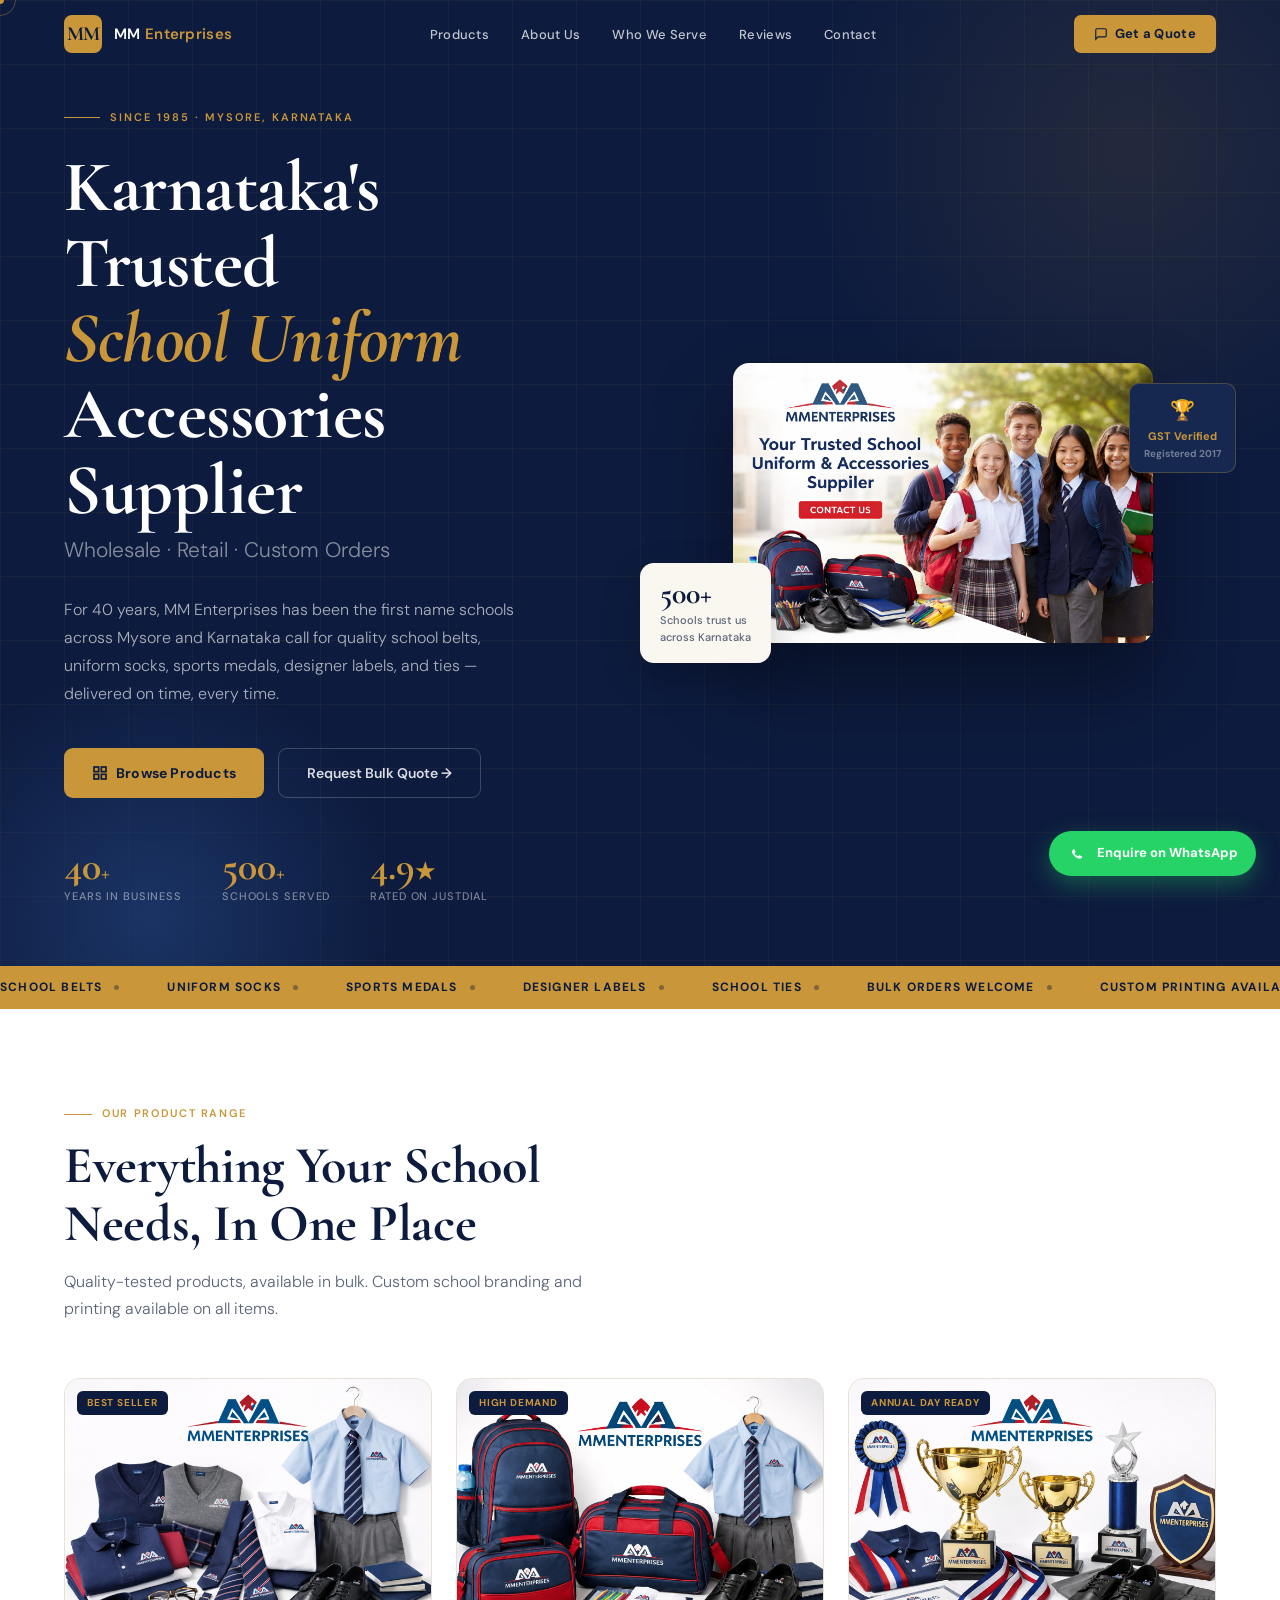
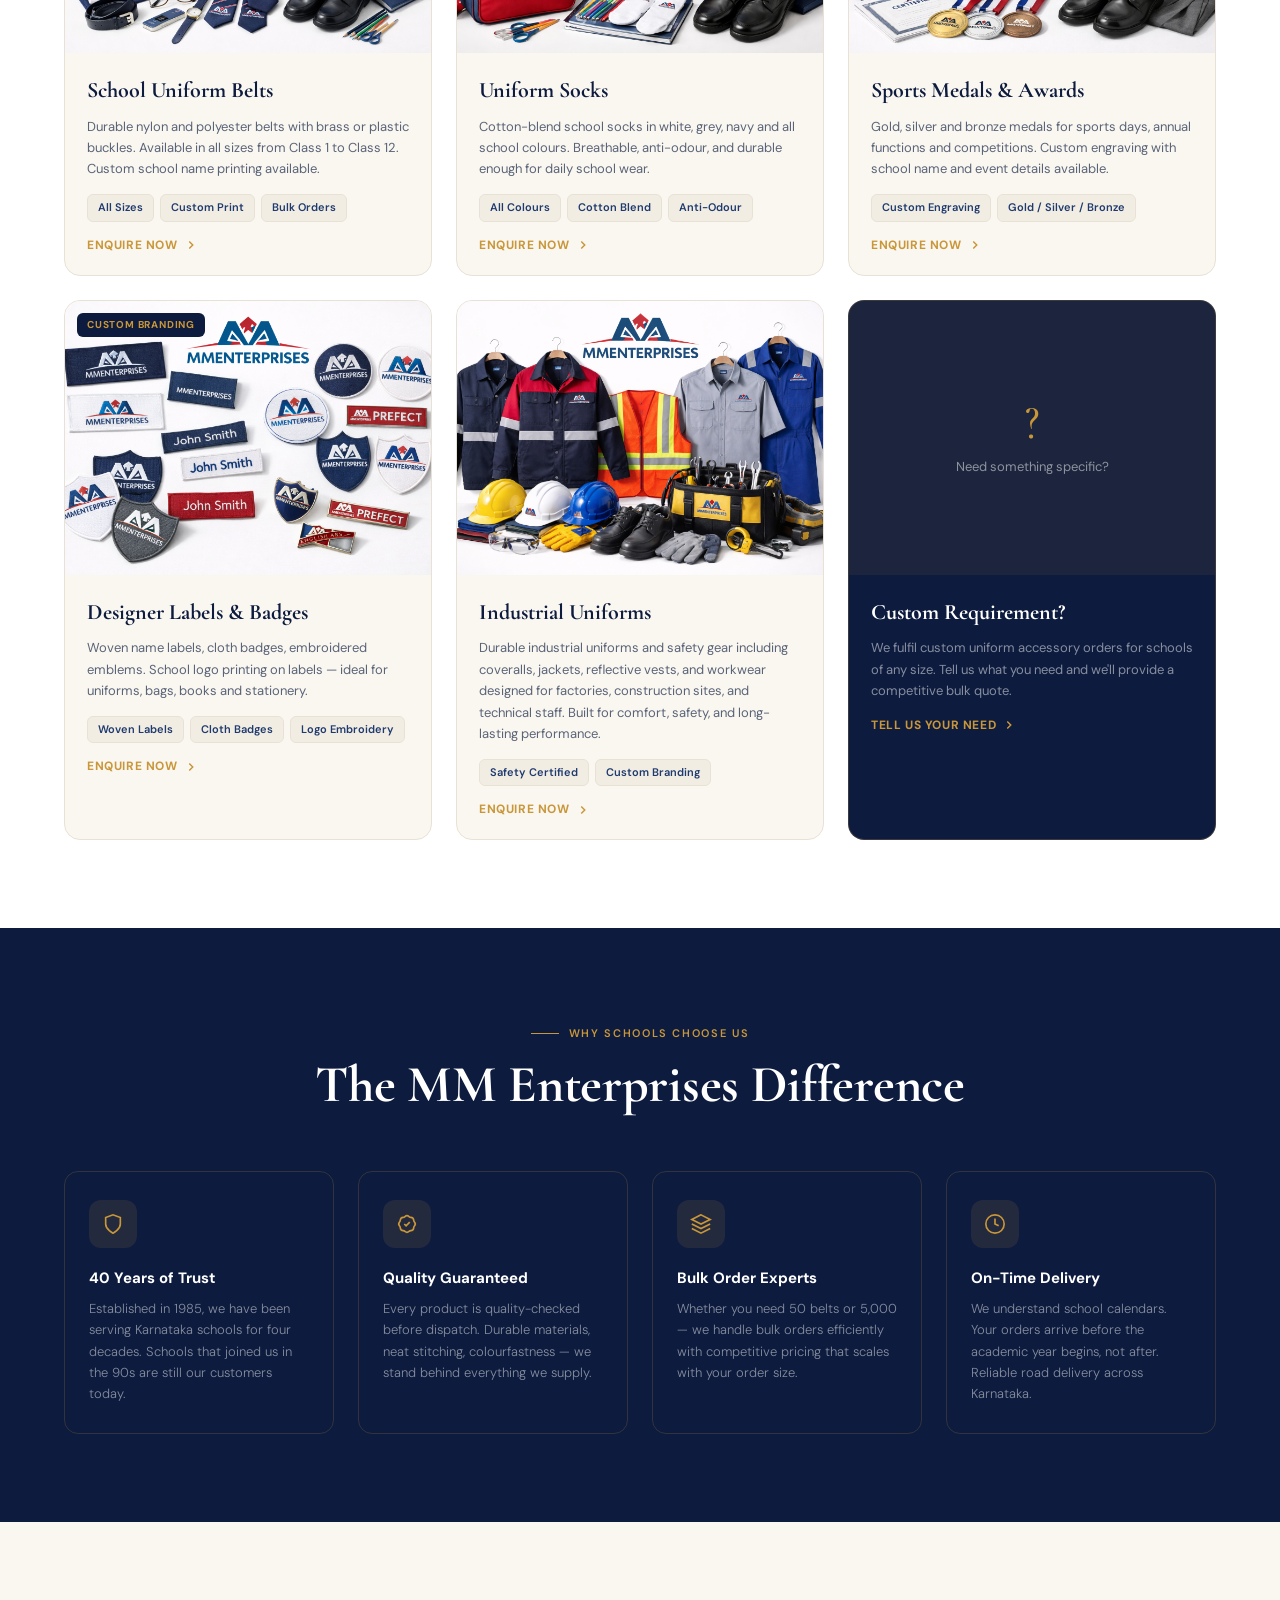
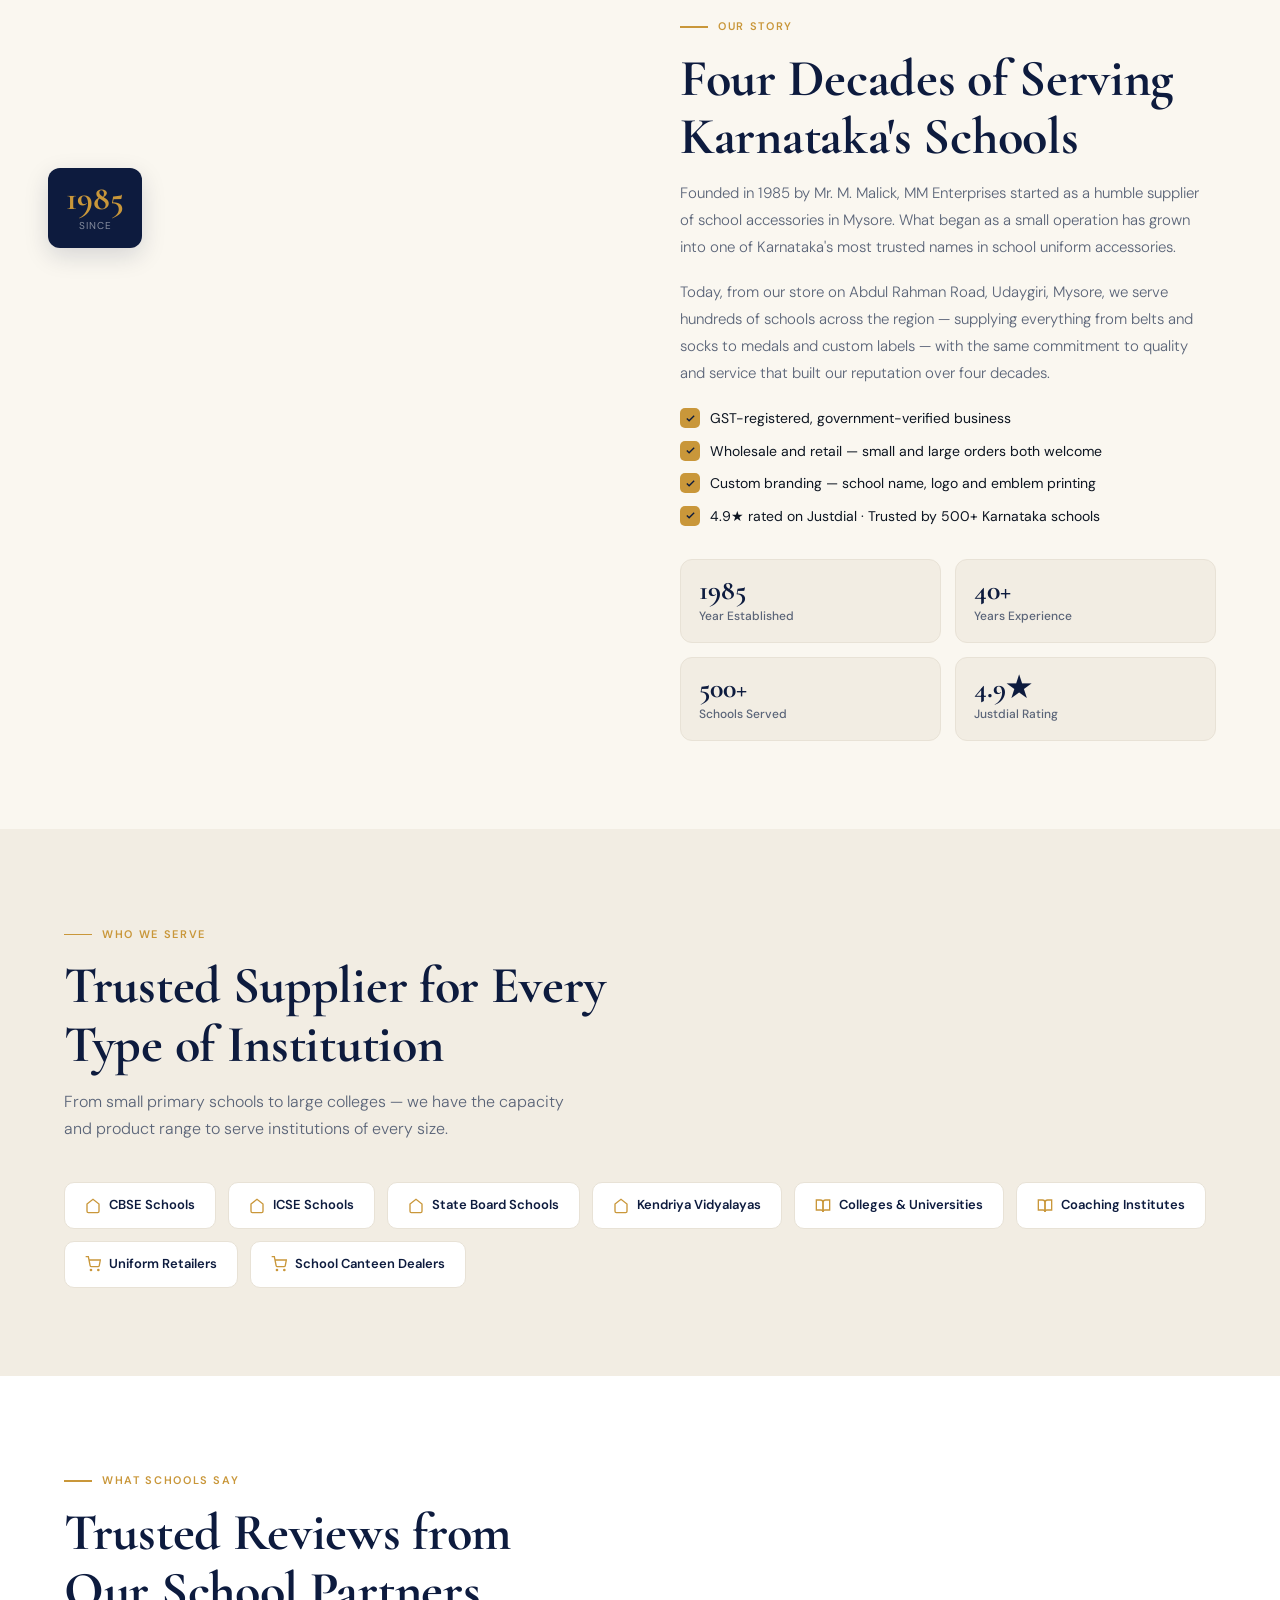
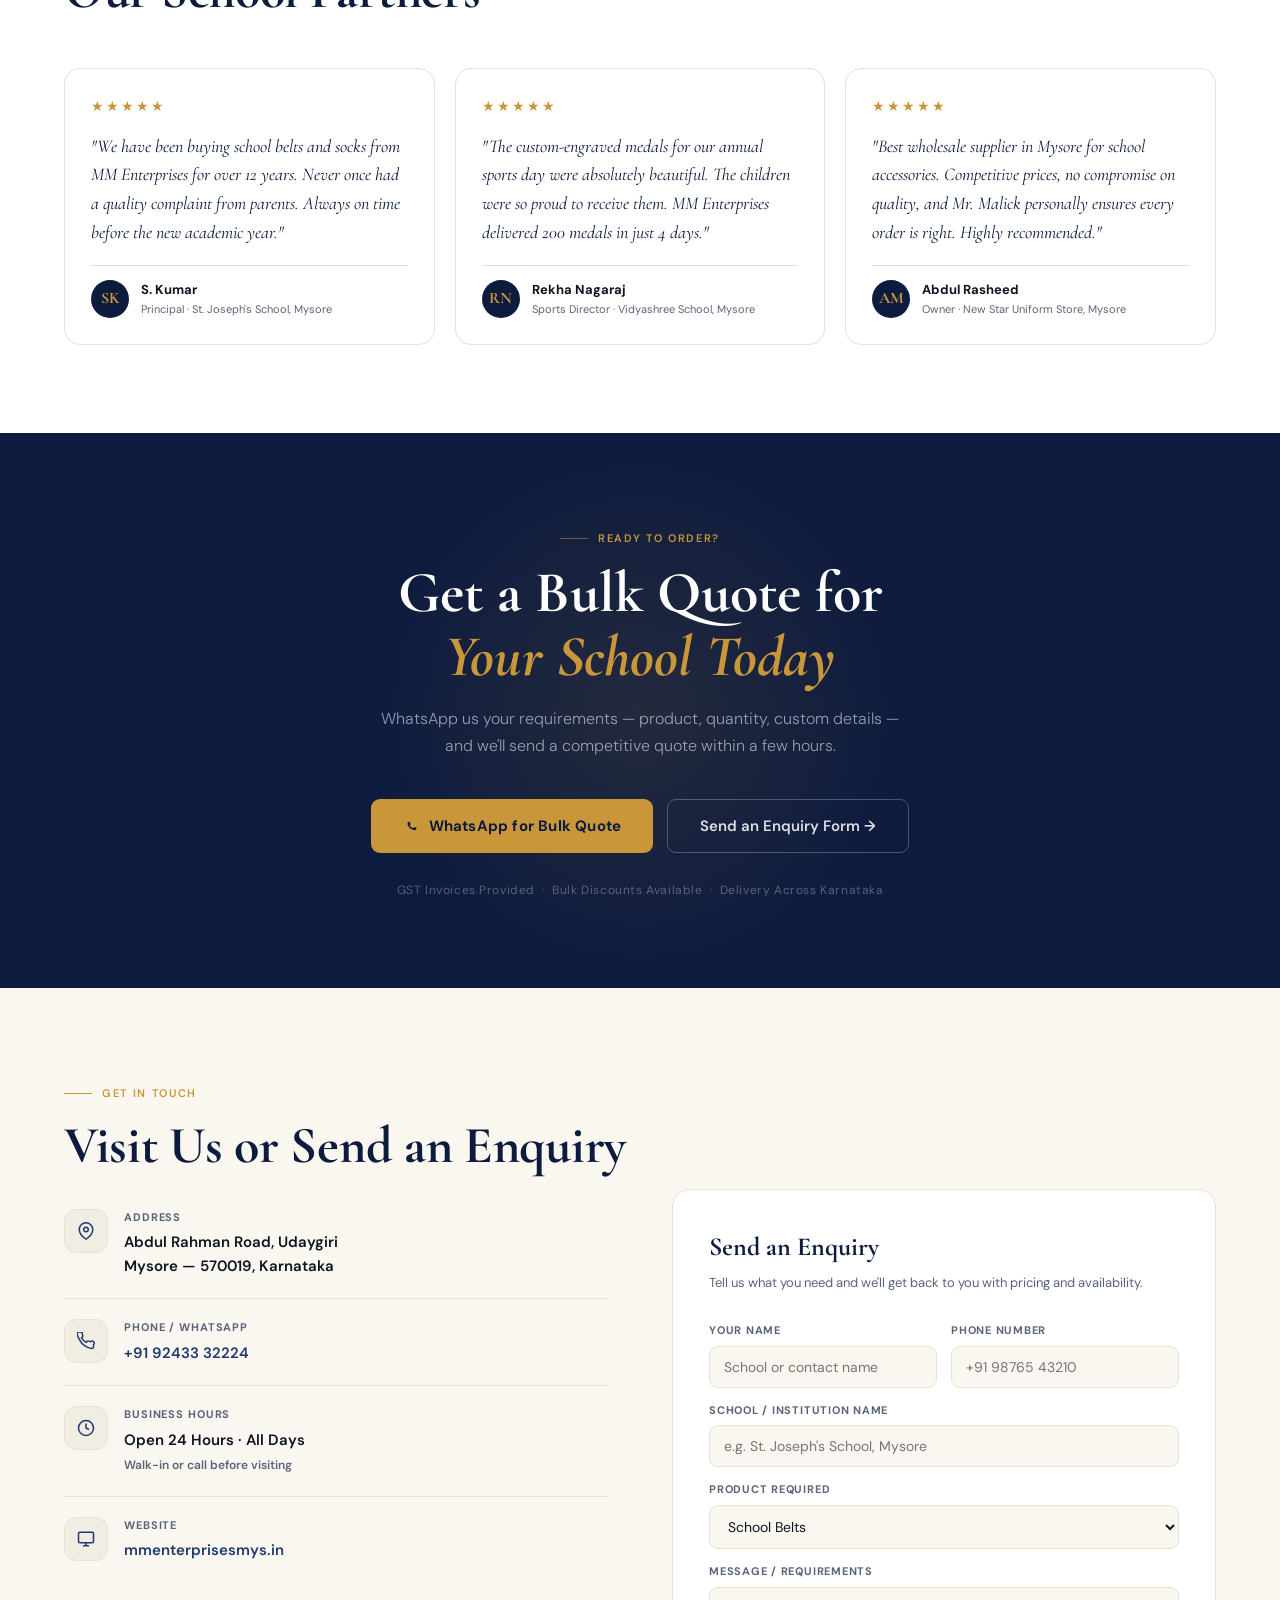
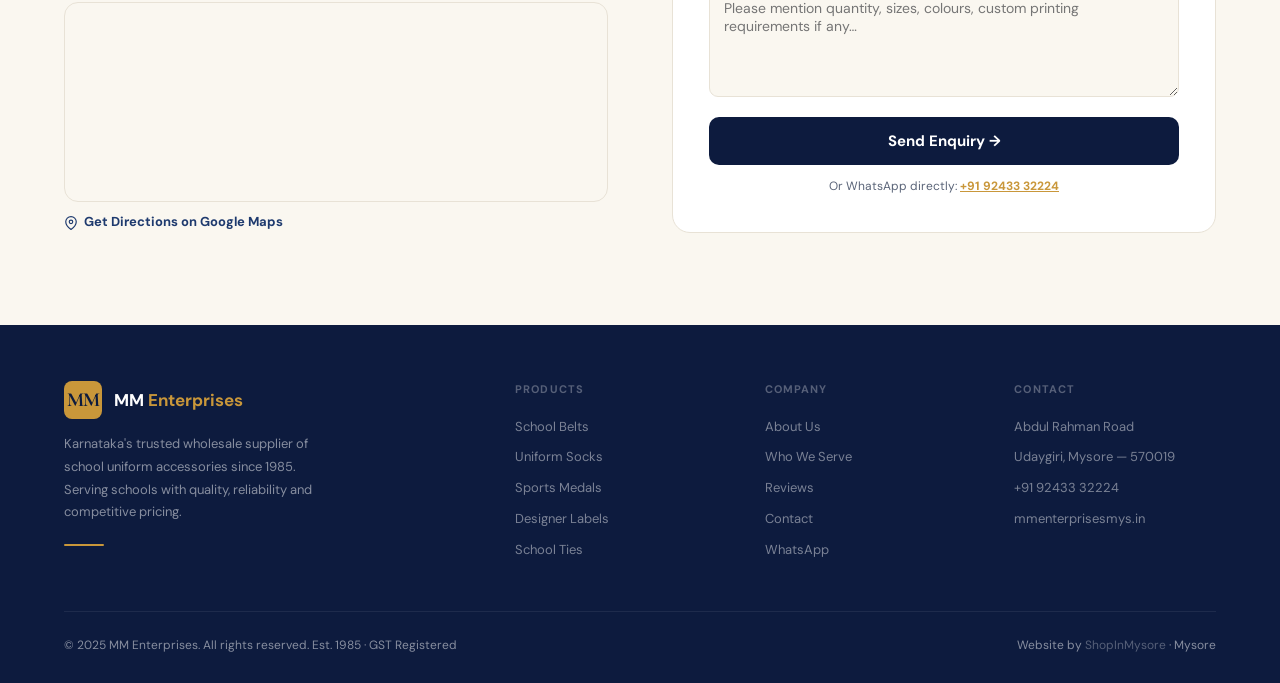
==== commit 86f7929e: "added branded images" ====
--- a/index.html
+++ b/index.html
@@ -1,868 +1,2616 @@
-<!DOCTYPE html>
+<!doctype html>
 <html lang="en">
-<head>
-<meta charset="UTF-8"/>
-<meta name="viewport" content="width=device-width,initial-scale=1.0"/>
-<title>MM Enterprises — School Uniform Accessories Since 1985 | Mysore</title>
-<meta name="description" content="MM Enterprises, Mysore — Wholesale supplier of school belts, uniform socks, sports medals, designer labels and uniform accessories since 1985. Serving schools across Karnataka."/>
-<meta name="keywords" content="school belt supplier mysore, school uniform accessories mysore, sports medal mysore, uniform socks wholesale mysore, MM Enterprises Mysore"/>
-<link rel="preconnect" href="https://fonts.googleapis.com">
-<link href="https://fonts.googleapis.com/css2?family=Cormorant+Garamond:ital,wght@0,600;0,700;1,600&family=DM+Sans:wght@300;400;500;600&display=swap" rel="stylesheet">
-<style>
-/* ── TOKENS ── */
-:root{
-  --navy:#0D1B3E;
-  --navy2:#162850;
-  --navy3:#1E3A6E;
-  --gold:#C9973A;
-  --gold2:#E5B84A;
-  --gold3:#F5D27A;
-  --cream:#FAF7F0;
-  --cream2:#F2EDE3;
-  --ink:#0D1521;
-  --muted:#5A6478;
-  --border:#E8E2D6;
-  --white:#FFFFFF;
-  --wa:#25D366;
-}
-*{box-sizing:border-box;margin:0;padding:0}
-html{scroll-behavior:smooth}
-body{font-family:'DM Sans',sans-serif;background:var(--cream);color:var(--ink);overflow-x:hidden;line-height:1.6}
-
-/* ── TYPOGRAPHY ── */
-.serif{font-family:'Cormorant Garamond',serif}
-
-/* ── CURSOR ── */
-.cursor{width:8px;height:8px;background:var(--gold);border-radius:50%;position:fixed;pointer-events:none;z-index:9999;transform:translate(-50%,-50%);transition:width .2s,height .2s}
-.cursor-ring{width:32px;height:32px;border:1.5px solid rgba(201,151,58,.4);border-radius:50%;position:fixed;pointer-events:none;z-index:9998;transform:translate(-50%,-50%);transition:all .15s ease}
-@media(max-width:768px){.cursor,.cursor-ring{display:none}}
-
-/* ── PROGRESS BAR ── */
-.progress-bar{position:fixed;top:0;left:0;height:2px;background:linear-gradient(90deg,var(--gold),var(--gold2));z-index:200;transition:width .1s}
-
-/* ── NAV ── */
-nav{position:fixed;top:0;left:0;right:0;z-index:100;padding:0 5vw;height:68px;display:flex;align-items:center;justify-content:space-between;transition:all .3s}
-nav.scrolled{background:rgba(13,27,62,.97);backdrop-filter:blur(16px);box-shadow:0 2px 32px rgba(0,0,0,.25)}
-.nav-logo{display:flex;align-items:center;gap:12px;text-decoration:none}
-.nav-logo-mark{width:38px;height:38px;background:var(--gold);border-radius:8px;display:flex;align-items:center;justify-content:center;font-family:'Cormorant Garamond',serif;font-size:20px;font-weight:700;color:var(--navy);letter-spacing:-1px}
-.nav-brand{font-size:15px;font-weight:600;color:var(--white);letter-spacing:.3px}
-.nav-brand span{color:var(--gold)}
-.nav-links{display:flex;gap:32px;list-style:none}
-.nav-links a{font-size:13px;font-weight:500;color:rgba(255,255,255,.75);text-decoration:none;letter-spacing:.3px;transition:color .2s}
-.nav-links a:hover{color:var(--gold)}
-.nav-enquire{display:flex;align-items:center;gap:7px;background:var(--gold);color:var(--navy);font-size:13px;font-weight:700;padding:9px 20px;border-radius:7px;text-decoration:none;transition:all .2s;letter-spacing:.3px}
-.nav-enquire:hover{background:var(--gold2);transform:translateY(-1px)}
-.nav-enquire svg{width:14px;height:14px}
-.nav-ham{display:none;flex-direction:column;gap:5px;cursor:pointer;padding:4px}
-.nav-ham span{width:21px;height:1.5px;background:white;border-radius:2px;transition:all .2s}
-#mob-menu{max-height:0;overflow:hidden;transition:max-height .35s ease;background:rgba(13,27,62,.98)}
-#mob-menu.open{max-height:360px}
-#mob-menu a{display:block;padding:13px 5vw;font-size:14px;font-weight:600;color:rgba(255,255,255,.8);text-decoration:none;border-bottom:1px solid rgba(255,255,255,.06)}
-#mob-menu a:hover{color:var(--gold)}
-
-/* ── WA FLOAT ── */
-.wa-float{position:fixed;bottom:24px;right:24px;z-index:50;display:flex;align-items:center;gap:10px;background:var(--wa);color:white;font-weight:700;font-size:13px;padding:12px 18px;border-radius:50px;box-shadow:0 8px 24px rgba(37,211,102,.35);text-decoration:none;transition:all .2s;animation:waPulse 3s ease-in-out infinite}
-@keyframes waPulse{0%,100%{box-shadow:0 8px 24px rgba(37,211,102,.35)}50%{box-shadow:0 8px 32px rgba(37,211,102,.55)}}
-.wa-float:hover{transform:translateY(-3px)}
-.wa-float svg{width:20px;height:20px}
-.wa-float span{white-space:nowrap}
-
-/* ── HERO ── */
-.hero{min-height:100vh;background:var(--navy);display:flex;align-items:center;position:relative;overflow:hidden;padding:100px 5vw 60px}
-.hero-grid-lines{position:absolute;inset:0;background-image:linear-gradient(rgba(201,151,58,.06) 1px,transparent 1px),linear-gradient(90deg,rgba(201,151,58,.06) 1px,transparent 1px);background-size:64px 64px;pointer-events:none}
-.hero-glow{position:absolute;top:-200px;right:-200px;width:700px;height:700px;background:radial-gradient(circle,rgba(201,151,58,.12) 0%,transparent 65%);border-radius:50%;pointer-events:none}
-.hero-glow2{position:absolute;bottom:-200px;left:-100px;width:500px;height:500px;background:radial-gradient(circle,rgba(30,58,110,.8) 0%,transparent 70%);border-radius:50%;pointer-events:none}
-
-.hero-inner{max-width:1200px;margin:0 auto;width:100%;display:grid;grid-template-columns:1fr 1fr;gap:60px;align-items:center;position:relative}
-
-/* Left */
-.hero-eyebrow{display:inline-flex;align-items:center;gap:10px;margin-bottom:24px}
-.eyebrow-line{width:36px;height:1px;background:var(--gold)}
-.eyebrow-text{font-size:11px;font-weight:600;letter-spacing:.18em;text-transform:uppercase;color:var(--gold)}
-.hero-h1{font-family:'Cormorant Garamond',serif;font-size:clamp(44px,6vw,72px);line-height:1.05;letter-spacing:-.5px;color:var(--white);margin-bottom:6px}
-.hero-h1 em{font-style:italic;color:var(--gold)}
-.hero-sub-h{font-size:clamp(16px,2vw,21px);color:rgba(255,255,255,.5);font-weight:300;margin-bottom:28px}
-.hero-desc{font-size:16px;color:rgba(255,255,255,.65);line-height:1.75;max-width:460px;margin-bottom:40px;font-weight:300}
-.hero-actions{display:flex;gap:14px;flex-wrap:wrap;margin-bottom:48px}
-.btn-gold{display:inline-flex;align-items:center;gap:8px;background:var(--gold);color:var(--navy);font-weight:700;font-size:14px;padding:14px 28px;border-radius:9px;text-decoration:none;transition:all .2s;letter-spacing:.2px}
-.btn-gold:hover{background:var(--gold2);transform:translateY(-2px);box-shadow:0 8px 24px rgba(201,151,58,.3)}
-.btn-ghost{display:inline-flex;align-items:center;gap:8px;background:transparent;color:rgba(255,255,255,.85);font-weight:600;font-size:14px;padding:13px 28px;border-radius:9px;border:1.5px solid rgba(255,255,255,.2);text-decoration:none;transition:all .2s}
-.btn-ghost:hover{border-color:var(--gold);color:var(--gold)}
-.hero-stats{display:flex;gap:40px}
-.hero-stat-num{font-family:'Cormorant Garamond',serif;font-size:40px;font-weight:700;color:var(--gold);line-height:1}
-.hero-stat-num span{font-size:22px}
-.hero-stat-label{font-size:11px;color:rgba(255,255,255,.45);font-weight:500;text-transform:uppercase;letter-spacing:.08em;margin-top:2px}
-
-/* Right: product stack */
-.hero-right{position:relative;display:flex;justify-content:center}
-.hero-img-main{width:100%;max-width:420px;aspect-ratio:4/5;object-fit:cover;border-radius:16px;box-shadow:0 40px 80px rgba(0,0,0,.4)}
-.hero-card-float{position:absolute;bottom:-20px;left:-30px;background:var(--cream);border-radius:14px;padding:16px 20px;box-shadow:0 16px 40px rgba(0,0,0,.2);max-width:180px;animation:floatCard 5s ease-in-out infinite}
-@keyframes floatCard{0%,100%{transform:translateY(0)}50%{transform:translateY(-10px)}}
-.hero-card-float .cf-num{font-family:'Cormorant Garamond',serif;font-size:30px;font-weight:700;color:var(--navy);line-height:1}
-.hero-card-float .cf-label{font-size:11px;color:var(--muted);font-weight:500;margin-top:3px}
-.hero-badge-float{position:absolute;top:20px;right:-20px;background:var(--navy2);border:1px solid rgba(201,151,58,.3);color:var(--gold);font-size:11px;font-weight:700;padding:10px 14px;border-radius:10px;text-align:center;animation:floatCard 4s ease-in-out infinite .8s}
-.hero-badge-float div:first-child{font-size:20px;margin-bottom:2px}
-
-/* ── TICKER ── */
-.ticker{background:var(--gold);padding:12px 0;overflow:hidden}
-.ticker-inner{display:flex;gap:48px;animation:ticker 20s linear infinite;white-space:nowrap}
-@keyframes ticker{0%{transform:translateX(0)}100%{transform:translateX(-50%)}}
-.ticker-item{font-size:12px;font-weight:700;letter-spacing:.1em;text-transform:uppercase;color:var(--navy);display:flex;align-items:center;gap:12px}
-.ticker-dot{width:5px;height:5px;background:var(--navy);border-radius:50%;opacity:.4}
-
-/* ── SECTION BASE ── */
-section{padding:88px 5vw}
-.sec-inner{max-width:1200px;margin:0 auto}
-.sec-eyebrow{display:inline-flex;align-items:center;gap:10px;margin-bottom:14px}
-.sec-eyebrow-line{width:28px;height:1.5px;background:var(--gold)}
-.sec-eyebrow-text{font-size:11px;font-weight:600;letter-spacing:.15em;text-transform:uppercase;color:var(--gold)}
-.sec-title{font-family:'Cormorant Garamond',serif;font-size:clamp(32px,4.5vw,52px);color:var(--navy);line-height:1.12;letter-spacing:-.3px;margin-bottom:14px}
-.sec-sub{font-size:16px;color:var(--muted);max-width:520px;line-height:1.7;font-weight:300}
-
-/* ── PRODUCTS ── */
-.products-bg{background:var(--white)}
-.products-grid{display:grid;grid-template-columns:repeat(3,1fr);gap:24px;margin-top:56px}
-.product-card{border-radius:16px;overflow:hidden;border:1px solid var(--border);background:var(--cream);transition:transform .25s,box-shadow .25s,border-color .25s;cursor:default}
-.product-card:hover{transform:translateY(-6px);box-shadow:0 20px 48px rgba(13,27,62,.1);border-color:var(--gold)}
-.product-img-wrap{position:relative;aspect-ratio:4/3;overflow:hidden;background:#e8e2d8}
-.product-img-wrap img{width:100%;height:100%;object-fit:cover;transition:transform .5s ease}
-.product-card:hover .product-img-wrap img{transform:scale(1.06)}
-.product-cat-badge{position:absolute;top:12px;left:12px;background:var(--navy);color:var(--gold);font-size:10px;font-weight:700;padding:4px 10px;border-radius:6px;letter-spacing:.08em;text-transform:uppercase}
-.product-body{padding:20px 22px}
-.product-name{font-family:'Cormorant Garamond',serif;font-size:22px;font-weight:700;color:var(--navy);margin-bottom:7px}
-.product-desc{font-size:13px;color:var(--muted);line-height:1.65;margin-bottom:14px}
-.product-tags{display:flex;flex-wrap:wrap;gap:6px}
-.product-tag{font-size:11px;font-weight:600;background:var(--cream2);color:var(--navy3);padding:4px 10px;border-radius:6px;border:1px solid var(--border)}
-.product-enquire{display:flex;align-items:center;gap:6px;margin-top:14px;font-size:12px;font-weight:700;color:var(--gold);text-decoration:none;letter-spacing:.05em;text-transform:uppercase;transition:gap .2s}
-.product-enquire:hover{gap:10px}
-.product-enquire svg{width:14px;height:14px}
-
-/* ── WHY US ── */
-.why-bg{background:var(--navy)}
-.why-grid{display:grid;grid-template-columns:repeat(4,1fr);gap:24px;margin-top:56px}
-.why-card{border:1px solid rgba(201,151,58,.2);border-radius:14px;padding:28px 24px;transition:border-color .2s,background .2s}
-.why-card:hover{border-color:rgba(201,151,58,.5);background:rgba(201,151,58,.04)}
-.why-icon{width:48px;height:48px;background:rgba(201,151,58,.12);border-radius:12px;display:flex;align-items:center;justify-content:center;margin-bottom:18px}
-.why-icon svg{width:22px;height:22px;color:var(--gold)}
-.why-title{font-size:15px;font-weight:700;color:var(--white);margin-bottom:8px}
-.why-text{font-size:13px;color:rgba(255,255,255,.5);line-height:1.65;font-weight:300}
-
-/* ── ABOUT ── */
-.about-grid{display:grid;grid-template-columns:1fr 1fr;gap:80px;align-items:center}
-.about-img-wrap{position:relative}
-.about-img-stack{position:relative;height:480px}
-.about-img-main{width:75%;aspect-ratio:3/4;object-fit:cover;border-radius:16px;position:absolute;top:0;right:0;box-shadow:0 24px 56px rgba(0,0,0,.15)}
-.about-img-accent{width:55%;aspect-ratio:1;object-fit:cover;border-radius:12px;position:absolute;bottom:0;left:0;box-shadow:0 16px 40px rgba(0,0,0,.12);border:4px solid var(--cream)}
-.about-year-badge{position:absolute;top:32px;left:-16px;background:var(--navy);color:var(--gold);text-align:center;padding:14px 18px;border-radius:12px;box-shadow:0 8px 24px rgba(13,27,62,.15)}
-.about-year-badge .year{font-family:'Cormorant Garamond',serif;font-size:34px;font-weight:700;line-height:1}
-.about-year-badge .since{font-size:10px;letter-spacing:.1em;text-transform:uppercase;color:rgba(255,255,255,.5);margin-top:2px}
-.about-facts{display:grid;grid-template-columns:1fr 1fr;gap:14px;margin-top:32px}
-.about-fact{padding:16px 18px;background:var(--cream2);border-radius:12px;border:1px solid var(--border)}
-.about-fact-num{font-family:'Cormorant Garamond',serif;font-size:28px;font-weight:700;color:var(--navy);line-height:1;margin-bottom:3px}
-.about-fact-label{font-size:12px;color:var(--muted);font-weight:500}
-.about-text{font-size:15px;color:var(--muted);line-height:1.8;margin-bottom:18px;font-weight:300}
-.about-list{list-style:none;display:flex;flex-direction:column;gap:10px;margin-top:20px}
-.about-list li{display:flex;align-items:flex-start;gap:10px;font-size:14px;color:var(--ink)}
-.about-check{width:20px;height:20px;background:var(--gold);border-radius:5px;display:flex;align-items:center;justify-content:center;flex-shrink:0;margin-top:1px}
-.about-check svg{width:11px;height:11px;color:var(--navy)}
-
-/* ── CLIENTS (school type badges) ── */
-.clients-bg{background:var(--cream2)}
-.clients-badges{display:flex;flex-wrap:wrap;gap:12px;margin-top:40px}
-.client-badge{display:flex;align-items:center;gap:8px;background:var(--white);border:1px solid var(--border);padding:12px 20px;border-radius:10px;font-size:13px;font-weight:600;color:var(--navy);transition:all .2s}
-.client-badge:hover{border-color:var(--gold);background:var(--cream);transform:translateY(-2px)}
-.client-badge svg{width:16px;height:16px;color:var(--gold)}
-
-/* ── TESTIMONIALS ── */
-.testi-grid{display:grid;grid-template-columns:repeat(3,1fr);gap:20px;margin-top:48px}
-.testi-card{background:var(--white);border:1px solid var(--border);border-radius:16px;padding:26px;transition:transform .2s,box-shadow .2s}
-.testi-card:hover{transform:translateY(-4px);box-shadow:0 12px 40px rgba(0,0,0,.06)}
-.testi-stars{color:var(--gold);font-size:14px;letter-spacing:2px;margin-bottom:14px}
-.testi-quote{font-family:'Cormorant Garamond',serif;font-size:18px;line-height:1.6;color:var(--navy);font-style:italic;margin-bottom:18px}
-.testi-author{display:flex;align-items:center;gap:12px;padding-top:14px;border-top:1px solid var(--border)}
-.testi-avatar{width:38px;height:38px;border-radius:50%;background:var(--navy);display:flex;align-items:center;justify-content:center;font-family:'Cormorant Garamond',serif;font-size:16px;font-weight:700;color:var(--gold);flex-shrink:0}
-.testi-name{font-size:13px;font-weight:700;color:var(--ink)}
-.testi-role{font-size:11px;color:var(--muted)}
-
-/* ── CTA SECTION ── */
-.cta-section{background:var(--navy);text-align:center;position:relative;overflow:hidden}
-.cta-section::before{content:'';position:absolute;top:50%;left:50%;transform:translate(-50%,-50%);width:600px;height:600px;background:radial-gradient(circle,rgba(201,151,58,.12) 0%,transparent 65%);border-radius:50%;pointer-events:none}
-.cta-title{font-family:'Cormorant Garamond',serif;font-size:clamp(36px,5vw,58px);color:var(--white);line-height:1.1;margin-bottom:16px;position:relative}
-.cta-title em{font-style:italic;color:var(--gold)}
-.cta-sub{font-size:16px;color:rgba(255,255,255,.55);max-width:520px;margin:0 auto 40px;line-height:1.7;font-weight:300;position:relative}
-.cta-actions{display:flex;gap:14px;justify-content:center;flex-wrap:wrap;position:relative}
-.cta-trust{margin-top:28px;font-size:12px;color:rgba(255,255,255,.3);position:relative;letter-spacing:.05em}
-
-/* ── CONTACT ── */
-.contact-grid{display:grid;grid-template-columns:1fr 1fr;gap:64px;align-items:start}
-.contact-info-list{display:flex;flex-direction:column;gap:0}
-.contact-item{display:flex;align-items:flex-start;gap:16px;padding:20px 0;border-bottom:1px solid var(--border)}
-.contact-item:last-child{border-bottom:none}
-.contact-icon-wrap{width:44px;height:44px;background:var(--cream2);border:1px solid var(--border);border-radius:12px;display:flex;align-items:center;justify-content:center;flex-shrink:0}
-.contact-icon-wrap svg{width:18px;height:18px;color:var(--navy3)}
-.contact-label{font-size:11px;font-weight:700;text-transform:uppercase;letter-spacing:.08em;color:var(--muted);margin-bottom:4px}
-.contact-value{font-size:15px;font-weight:600;color:var(--ink)}
-.contact-value a{color:var(--navy3);text-decoration:none}
-.contact-value a:hover{color:var(--gold)}
-.contact-form{background:var(--white);border:1px solid var(--border);border-radius:18px;padding:36px}
-.form-title{font-family:'Cormorant Garamond',serif;font-size:26px;font-weight:700;color:var(--navy);margin-bottom:6px}
-.form-sub{font-size:13px;color:var(--muted);margin-bottom:28px}
-.form-row{display:grid;grid-template-columns:1fr 1fr;gap:14px;margin-bottom:14px}
-.form-group{display:flex;flex-direction:column;gap:6px}
-.form-group.full{grid-column:span 2}
-.form-label{font-size:11px;font-weight:700;text-transform:uppercase;letter-spacing:.07em;color:var(--muted)}
-.form-input,.form-select,.form-textarea{font-family:'DM Sans',sans-serif;font-size:14px;color:var(--ink);border:1.5px solid var(--border);border-radius:9px;padding:11px 14px;background:var(--cream);outline:none;transition:border-color .15s;width:100%}
-.form-input:focus,.form-select:focus,.form-textarea:focus{border-color:var(--gold)}
-.form-textarea{min-height:110px;resize:vertical}
-.form-btn{width:100%;padding:14px;background:var(--navy);color:white;font-family:'DM Sans',sans-serif;font-size:15px;font-weight:700;border:none;border-radius:10px;cursor:pointer;transition:background .2s,transform .15s;margin-top:6px}
-.form-btn:hover{background:var(--navy3);transform:translateY(-1px)}
-#form-ok{display:none;text-align:center;padding:20px;background:#f0fdf4;border:1px solid #bbf7d0;border-radius:10px;color:#15803d;font-weight:600;font-size:14px;margin-top:8px}
-
-/* ── MAP ── */
-.map-wrap{border-radius:14px;overflow:hidden;border:1px solid var(--border);height:200px;margin-top:20px}
-.map-wrap iframe{width:100%;height:100%;border:none}
-
-/* ── FOOTER ── */
-footer{background:var(--navy);padding:56px 5vw 28px;color:rgba(255,255,255,.5)}
-.footer-top{display:grid;grid-template-columns:2fr 1fr 1fr 1fr;gap:48px;max-width:1200px;margin:0 auto 40px}
-.footer-logo-row{display:flex;align-items:center;gap:12px;margin-bottom:14px}
-.footer-brand{font-size:17px;font-weight:700;color:white}
-.footer-brand span{color:var(--gold)}
-.footer-desc{font-size:13px;line-height:1.75;max-width:260px;margin-bottom:20px}
-.footer-gold-line{width:40px;height:2px;background:var(--gold);border-radius:2px}
-.footer-col h4{font-size:11px;font-weight:700;text-transform:uppercase;letter-spacing:.1em;color:rgba(255,255,255,.3);margin-bottom:18px}
-.footer-col a{display:block;font-size:13px;color:rgba(255,255,255,.45);text-decoration:none;margin-bottom:10px;transition:color .2s}
-.footer-col a:hover{color:var(--gold)}
-.footer-bottom{border-top:1px solid rgba(255,255,255,.07);padding-top:24px;display:flex;justify-content:space-between;align-items:center;font-size:12px;max-width:1200px;margin:0 auto}
-.footer-bottom a{color:rgba(255,255,255,.3);text-decoration:none;transition:color .2s}
-.footer-bottom a:hover{color:var(--gold)}
-
-/* ── FADE IN ── */
-.fade{opacity:0;transform:translateY(22px);transition:opacity .65s ease,transform .65s ease}
-.fade.in{opacity:1;transform:translateY(0)}
-
-/* ── RESPONSIVE ── */
-@media(max-width:1024px){
-  .products-grid{grid-template-columns:repeat(2,1fr)}
-  .why-grid{grid-template-columns:repeat(2,1fr)}
-  .about-grid{grid-template-columns:1fr}
-  .about-img-stack{display:none}
-  .footer-top{grid-template-columns:1fr 1fr}
-}
-@media(max-width:768px){
-  .nav-links,.nav-enquire{display:none}
-  .nav-ham{display:flex}
-  .hero-inner{grid-template-columns:1fr}
-  .hero-right{display:none}
-  .products-grid,.why-grid,.testi-grid,.contact-grid{grid-template-columns:1fr}
-  .form-row{grid-template-columns:1fr}
-  .form-group.full{grid-column:span 1}
-  .footer-top{grid-template-columns:1fr 1fr}
-  .footer-bottom{flex-direction:column;gap:8px;text-align:center}
-  .hero-stats{gap:28px}
-}
-@media(max-width:480px){
-  .footer-top{grid-template-columns:1fr}
-  .hero-stats{flex-wrap:wrap;gap:20px}
-}
-</style>
-</head>
-<body>
-
-<div class="cursor" id="c"></div>
-<div class="cursor-ring" id="cr"></div>
-<div class="progress-bar" id="pb"></div>
-
-<!-- WA FLOAT -->
-<a class="wa-float" href="https://wa.me/918047769592?text=Hi%2C%20I%20visited%20your%20website%20and%20want%20to%20enquire%20about%20your%20products." target="_blank" rel="noopener">
-  <svg viewBox="0 0 24 24" fill="white"><path d="M17.472 14.382c-.297-.149-1.758-.867-2.03-.967-.273-.099-.471-.148-.67.15-.197.297-.767.966-.94 1.164-.173.199-.347.223-.644.075-.297-.15-1.255-.463-2.39-1.475-.883-.788-1.48-1.761-1.653-2.059-.173-.297-.018-.458.13-.606.134-.133.298-.347.446-.52.149-.174.198-.298.298-.497.099-.198.05-.371-.025-.52-.075-.149-.669-1.612-.916-2.207-.242-.579-.487-.5-.669-.51-.173-.008-.371-.01-.57-.01-.198 0-.52.074-.792.372-.272.297-1.04 1.016-1.04 2.479 0 1.462 1.065 2.875 1.213 3.074.149.198 2.096 3.2 5.077 4.487.709.306 1.262.489 1.694.625.712.227 1.36.195 1.871.118.571-.085 1.758-.719 2.006-1.413.248-.694.248-1.289.173-1.413z"/></svg>
-  <span>Enquire on WhatsApp</span>
-</a>
-
-<!-- NAV -->
-<nav id="nav">
-  <a class="nav-logo" href="#">
-    <div class="nav-logo-mark">MM</div>
-    <span class="nav-brand">MM <span>Enterprises</span></span>
-  </a>
-  <ul class="nav-links">
-    <li><a href="#products">Products</a></li>
-    <li><a href="#about">About Us</a></li>
-    <li><a href="#clients">Who We Serve</a></li>
-    <li><a href="#testimonials">Reviews</a></li>
-    <li><a href="#contact">Contact</a></li>
-  </ul>
-  <a class="nav-enquire" href="#contact">
-    <svg viewBox="0 0 24 24" fill="none" stroke="currentColor" stroke-width="2"><path d="M21 15a2 2 0 01-2 2H7l-4 4V5a2 2 0 012-2h14a2 2 0 012 2z"/></svg>
-    Get a Quote
-  </a>
-  <div class="nav-ham" id="ham" onclick="toggleMob()">
-    <span></span><span></span><span></span>
-  </div>
-</nav>
-
-<!-- MOBILE MENU -->
-<div id="mob-menu">
-  <a href="#products" onclick="toggleMob()">Products</a>
-  <a href="#about" onclick="toggleMob()">About Us</a>
-  <a href="#clients" onclick="toggleMob()">Who We Serve</a>
-  <a href="#testimonials" onclick="toggleMob()">Reviews</a>
-  <a href="#contact" onclick="toggleMob()">Contact & Quote</a>
-  <a href="https://wa.me/918047769592?text=Hi%2C%20I%20want%20to%20enquire%20about%20products." target="_blank" style="color:#25D366;font-weight:700">WhatsApp Us</a>
-</div>
-
-<!-- HERO -->
-<section class="hero" id="hero">
-  <div class="hero-grid-lines"></div>
-  <div class="hero-glow"></div>
-  <div class="hero-glow2"></div>
-
-  <div class="hero-inner">
-    <div>
-      <div class="hero-eyebrow fade">
-        <div class="eyebrow-line"></div>
-        <span class="eyebrow-text">Since 1985 · Mysore, Karnataka</span>
+  <head>
+    <meta charset="UTF-8" />
+    <meta name="viewport" content="width=device-width,initial-scale=1.0" />
+    <title>
+      MM Enterprises — School Uniform Accessories Since 1985 | Mysore
+    </title>
+    <meta
+      name="description"
+      content="MM Enterprises, Mysore — Wholesale supplier of school belts, uniform socks, sports medals, designer labels and uniform accessories since 1985. Serving schools across Karnataka."
+    />
+    <meta
+      name="keywords"
+      content="school belt supplier mysore, school uniform accessories mysore, sports medal mysore, uniform socks wholesale mysore, MM Enterprises Mysore"
+    />
+    <link rel="preconnect" href="https://fonts.googleapis.com" />
+    <link
+      href="https://fonts.googleapis.com/css2?family=Cormorant+Garamond:ital,wght@0,600;0,700;1,600&family=DM+Sans:wght@300;400;500;600&display=swap"
+      rel="stylesheet"
+    />
+    <style>
+      /* ── TOKENS ── */
+      :root {
+        --navy: #0d1b3e;
+        --navy2: #162850;
+        --navy3: #1e3a6e;
+        --gold: #c9973a;
+        --gold2: #e5b84a;
+        --gold3: #f5d27a;
+        --cream: #faf7f0;
+        --cream2: #f2ede3;
+        --ink: #0d1521;
+        --muted: #5a6478;
+        --border: #e8e2d6;
+        --white: #ffffff;
+        --wa: #25d366;
+      }
+      * {
+        box-sizing: border-box;
+        margin: 0;
+        padding: 0;
+      }
+      html {
+        scroll-behavior: smooth;
+      }
+      body {
+        font-family: "DM Sans", sans-serif;
+        background: var(--cream);
+        color: var(--ink);
+        overflow-x: hidden;
+        line-height: 1.6;
+      }
+
+      /* ── TYPOGRAPHY ── */
+      .serif {
+        font-family: "Cormorant Garamond", serif;
+      }
+
+      /* ── CURSOR ── */
+      .cursor {
+        width: 8px;
+        height: 8px;
+        background: var(--gold);
+        border-radius: 50%;
+        position: fixed;
+        pointer-events: none;
+        z-index: 9999;
+        transform: translate(-50%, -50%);
+        transition:
+          width 0.2s,
+          height 0.2s;
+      }
+      .cursor-ring {
+        width: 32px;
+        height: 32px;
+        border: 1.5px solid rgba(201, 151, 58, 0.4);
+        border-radius: 50%;
+        position: fixed;
+        pointer-events: none;
+        z-index: 9998;
+        transform: translate(-50%, -50%);
+        transition: all 0.15s ease;
+      }
+      @media (max-width: 768px) {
+        .cursor,
+        .cursor-ring {
+          display: none;
+        }
+      }
+
+      /* ── PROGRESS BAR ── */
+      .progress-bar {
+        position: fixed;
+        top: 0;
+        left: 0;
+        height: 2px;
+        background: linear-gradient(90deg, var(--gold), var(--gold2));
+        z-index: 200;
+        transition: width 0.1s;
+      }
+
+      /* ── NAV ── */
+      nav {
+        position: fixed;
+        top: 0;
+        left: 0;
+        right: 0;
+        z-index: 100;
+        padding: 0 5vw;
+        height: 68px;
+        display: flex;
+        align-items: center;
+        justify-content: space-between;
+        transition: all 0.3s;
+      }
+      nav.scrolled {
+        background: rgba(13, 27, 62, 0.97);
+        backdrop-filter: blur(16px);
+        box-shadow: 0 2px 32px rgba(0, 0, 0, 0.25);
+      }
+      .nav-logo {
+        display: flex;
+        align-items: center;
+        gap: 12px;
+        text-decoration: none;
+      }
+      .nav-logo-mark {
+        width: 38px;
+        height: 38px;
+        background: var(--gold);
+        border-radius: 8px;
+        display: flex;
+        align-items: center;
+        justify-content: center;
+        font-family: "Cormorant Garamond", serif;
+        font-size: 20px;
+        font-weight: 700;
+        color: var(--navy);
+        letter-spacing: -1px;
+      }
+      .nav-brand {
+        font-size: 15px;
+        font-weight: 600;
+        color: var(--white);
+        letter-spacing: 0.3px;
+      }
+      .nav-brand span {
+        color: var(--gold);
+      }
+      .nav-links {
+        display: flex;
+        gap: 32px;
+        list-style: none;
+      }
+      .nav-links a {
+        font-size: 13px;
+        font-weight: 500;
+        color: rgba(255, 255, 255, 0.75);
+        text-decoration: none;
+        letter-spacing: 0.3px;
+        transition: color 0.2s;
+      }
+      .nav-links a:hover {
+        color: var(--gold);
+      }
+      .nav-enquire {
+        display: flex;
+        align-items: center;
+        gap: 7px;
+        background: var(--gold);
+        color: var(--navy);
+        font-size: 13px;
+        font-weight: 700;
+        padding: 9px 20px;
+        border-radius: 7px;
+        text-decoration: none;
+        transition: all 0.2s;
+        letter-spacing: 0.3px;
+      }
+      .nav-enquire:hover {
+        background: var(--gold2);
+        transform: translateY(-1px);
+      }
+      .nav-enquire svg {
+        width: 14px;
+        height: 14px;
+      }
+      .nav-ham {
+        display: none;
+        flex-direction: column;
+        gap: 5px;
+        cursor: pointer;
+        padding: 4px;
+      }
+      .nav-ham span {
+        width: 21px;
+        height: 1.5px;
+        background: white;
+        border-radius: 2px;
+        transition: all 0.2s;
+      }
+      #mob-menu {
+        max-height: 0;
+        overflow: hidden;
+        transition: max-height 0.35s ease;
+        background: rgba(13, 27, 62, 0.98);
+      }
+      #mob-menu.open {
+        max-height: 360px;
+      }
+      #mob-menu a {
+        display: block;
+        padding: 13px 5vw;
+        font-size: 14px;
+        font-weight: 600;
+        color: rgba(255, 255, 255, 0.8);
+        text-decoration: none;
+        border-bottom: 1px solid rgba(255, 255, 255, 0.06);
+      }
+      #mob-menu a:hover {
+        color: var(--gold);
+      }
+
+      /* ── WA FLOAT ── */
+      .wa-float {
+        position: fixed;
+        bottom: 24px;
+        right: 24px;
+        z-index: 50;
+        display: flex;
+        align-items: center;
+        gap: 10px;
+        background: var(--wa);
+        color: white;
+        font-weight: 700;
+        font-size: 13px;
+        padding: 12px 18px;
+        border-radius: 50px;
+        box-shadow: 0 8px 24px rgba(37, 211, 102, 0.35);
+        text-decoration: none;
+        transition: all 0.2s;
+        animation: waPulse 3s ease-in-out infinite;
+      }
+      @keyframes waPulse {
+        0%,
+        100% {
+          box-shadow: 0 8px 24px rgba(37, 211, 102, 0.35);
+        }
+        50% {
+          box-shadow: 0 8px 32px rgba(37, 211, 102, 0.55);
+        }
+      }
+      .wa-float:hover {
+        transform: translateY(-3px);
+      }
+      .wa-float svg {
+        width: 20px;
+        height: 20px;
+      }
+      .wa-float span {
+        white-space: nowrap;
+      }
+
+      /* ── HERO ── */
+      .hero {
+        min-height: 100vh;
+        background: var(--navy);
+        display: flex;
+        align-items: center;
+        position: relative;
+        overflow: hidden;
+        padding: 100px 5vw 60px;
+      }
+      .hero-grid-lines {
+        position: absolute;
+        inset: 0;
+        background-image:
+          linear-gradient(rgba(201, 151, 58, 0.06) 1px, transparent 1px),
+          linear-gradient(90deg, rgba(201, 151, 58, 0.06) 1px, transparent 1px);
+        background-size: 64px 64px;
+        pointer-events: none;
+      }
+      .hero-glow {
+        position: absolute;
+        top: -200px;
+        right: -200px;
+        width: 700px;
+        height: 700px;
+        background: radial-gradient(
+          circle,
+          rgba(201, 151, 58, 0.12) 0%,
+          transparent 65%
+        );
+        border-radius: 50%;
+        pointer-events: none;
+      }
+      .hero-glow2 {
+        position: absolute;
+        bottom: -200px;
+        left: -100px;
+        width: 500px;
+        height: 500px;
+        background: radial-gradient(
+          circle,
+          rgba(30, 58, 110, 0.8) 0%,
+          transparent 70%
+        );
+        border-radius: 50%;
+        pointer-events: none;
+      }
+
+      .hero-inner {
+        max-width: 1200px;
+        margin: 0 auto;
+        width: 100%;
+        display: grid;
+        grid-template-columns: 1fr 1fr;
+        gap: 60px;
+        align-items: center;
+        position: relative;
+      }
+
+      /* Left */
+      .hero-eyebrow {
+        display: inline-flex;
+        align-items: center;
+        gap: 10px;
+        margin-bottom: 24px;
+      }
+      .eyebrow-line {
+        width: 36px;
+        height: 1px;
+        background: var(--gold);
+      }
+      .eyebrow-text {
+        font-size: 11px;
+        font-weight: 600;
+        letter-spacing: 0.18em;
+        text-transform: uppercase;
+        color: var(--gold);
+      }
+      .hero-h1 {
+        font-family: "Cormorant Garamond", serif;
+        font-size: clamp(44px, 6vw, 72px);
+        line-height: 1.05;
+        letter-spacing: -0.5px;
+        color: var(--white);
+        margin-bottom: 6px;
+      }
+      .hero-h1 em {
+        font-style: italic;
+        color: var(--gold);
+      }
+      .hero-sub-h {
+        font-size: clamp(16px, 2vw, 21px);
+        color: rgba(255, 255, 255, 0.5);
+        font-weight: 300;
+        margin-bottom: 28px;
+      }
+      .hero-desc {
+        font-size: 16px;
+        color: rgba(255, 255, 255, 0.65);
+        line-height: 1.75;
+        max-width: 460px;
+        margin-bottom: 40px;
+        font-weight: 300;
+      }
+      .hero-actions {
+        display: flex;
+        gap: 14px;
+        flex-wrap: wrap;
+        margin-bottom: 48px;
+      }
+      .btn-gold {
+        display: inline-flex;
+        align-items: center;
+        gap: 8px;
+        background: var(--gold);
+        color: var(--navy);
+        font-weight: 700;
+        font-size: 14px;
+        padding: 14px 28px;
+        border-radius: 9px;
+        text-decoration: none;
+        transition: all 0.2s;
+        letter-spacing: 0.2px;
+      }
+      .btn-gold:hover {
+        background: var(--gold2);
+        transform: translateY(-2px);
+        box-shadow: 0 8px 24px rgba(201, 151, 58, 0.3);
+      }
+      .btn-ghost {
+        display: inline-flex;
+        align-items: center;
+        gap: 8px;
+        background: transparent;
+        color: rgba(255, 255, 255, 0.85);
+        font-weight: 600;
+        font-size: 14px;
+        padding: 13px 28px;
+        border-radius: 9px;
+        border: 1.5px solid rgba(255, 255, 255, 0.2);
+        text-decoration: none;
+        transition: all 0.2s;
+      }
+      .btn-ghost:hover {
+        border-color: var(--gold);
+        color: var(--gold);
+      }
+      .hero-stats {
+        display: flex;
+        gap: 40px;
+      }
+      .hero-stat-num {
+        font-family: "Cormorant Garamond", serif;
+        font-size: 40px;
+        font-weight: 700;
+        color: var(--gold);
+        line-height: 1;
+      }
+      .hero-stat-num span {
+        font-size: 22px;
+      }
+      .hero-stat-label {
+        font-size: 11px;
+        color: rgba(255, 255, 255, 0.45);
+        font-weight: 500;
+        text-transform: uppercase;
+        letter-spacing: 0.08em;
+        margin-top: 2px;
+      }
+
+      /* Right: product stack */
+      .hero-right {
+        position: relative;
+        display: flex;
+        justify-content: center;
+      }
+      .hero-img-main {
+        width: 100%;
+        max-width: 420px;
+        height: auto; /* ✅ keeps full image */
+        object-fit: contain; /* ✅ no crop */
+        border-radius: 16px;
+        box-shadow: 0 40px 80px rgba(0, 0, 0, 0.4);
+      }
+      .hero-card-float {
+        position: absolute;
+        bottom: -20px;
+        left: -30px;
+        background: var(--cream);
+        border-radius: 14px;
+        padding: 16px 20px;
+        box-shadow: 0 16px 40px rgba(0, 0, 0, 0.2);
+        max-width: 180px;
+        animation: floatCard 5s ease-in-out infinite;
+      }
+      @keyframes floatCard {
+        0%,
+        100% {
+          transform: translateY(0);
+        }
+        50% {
+          transform: translateY(-10px);
+        }
+      }
+      .hero-card-float .cf-num {
+        font-family: "Cormorant Garamond", serif;
+        font-size: 30px;
+        font-weight: 700;
+        color: var(--navy);
+        line-height: 1;
+      }
+      .hero-card-float .cf-label {
+        font-size: 11px;
+        color: var(--muted);
+        font-weight: 500;
+        margin-top: 3px;
+      }
+      .hero-badge-float {
+        position: absolute;
+        top: 20px;
+        right: -20px;
+        background: var(--navy2);
+        border: 1px solid rgba(201, 151, 58, 0.3);
+        color: var(--gold);
+        font-size: 11px;
+        font-weight: 700;
+        padding: 10px 14px;
+        border-radius: 10px;
+        text-align: center;
+        animation: floatCard 4s ease-in-out infinite 0.8s;
+      }
+      .hero-badge-float div:first-child {
+        font-size: 20px;
+        margin-bottom: 2px;
+      }
+
+      /* ── TICKER ── */
+      .ticker {
+        background: var(--gold);
+        padding: 12px 0;
+        overflow: hidden;
+      }
+      .ticker-inner {
+        display: flex;
+        gap: 48px;
+        animation: ticker 20s linear infinite;
+        white-space: nowrap;
+      }
+      @keyframes ticker {
+        0% {
+          transform: translateX(0);
+        }
+        100% {
+          transform: translateX(-50%);
+        }
+      }
+      .ticker-item {
+        font-size: 12px;
+        font-weight: 700;
+        letter-spacing: 0.1em;
+        text-transform: uppercase;
+        color: var(--navy);
+        display: flex;
+        align-items: center;
+        gap: 12px;
+      }
+      .ticker-dot {
+        width: 5px;
+        height: 5px;
+        background: var(--navy);
+        border-radius: 50%;
+        opacity: 0.4;
+      }
+
+      /* ── SECTION BASE ── */
+      section {
+        padding: 88px 5vw;
+      }
+      .sec-inner {
+        max-width: 1200px;
+        margin: 0 auto;
+      }
+      .sec-eyebrow {
+        display: inline-flex;
+        align-items: center;
+        gap: 10px;
+        margin-bottom: 14px;
+      }
+      .sec-eyebrow-line {
+        width: 28px;
+        height: 1.5px;
+        background: var(--gold);
+      }
+      .sec-eyebrow-text {
+        font-size: 11px;
+        font-weight: 600;
+        letter-spacing: 0.15em;
+        text-transform: uppercase;
+        color: var(--gold);
+      }
+      .sec-title {
+        font-family: "Cormorant Garamond", serif;
+        font-size: clamp(32px, 4.5vw, 52px);
+        color: var(--navy);
+        line-height: 1.12;
+        letter-spacing: -0.3px;
+        margin-bottom: 14px;
+      }
+      .sec-sub {
+        font-size: 16px;
+        color: var(--muted);
+        max-width: 520px;
+        line-height: 1.7;
+        font-weight: 300;
+      }
+
+      /* ── PRODUCTS ── */
+      .products-bg {
+        background: var(--white);
+      }
+      .products-grid {
+        display: grid;
+        grid-template-columns: repeat(3, 1fr);
+        gap: 24px;
+        margin-top: 56px;
+      }
+      .product-card {
+        border-radius: 16px;
+        overflow: hidden;
+        border: 1px solid var(--border);
+        background: var(--cream);
+        transition:
+          transform 0.25s,
+          box-shadow 0.25s,
+          border-color 0.25s;
+        cursor: default;
+      }
+      .product-card:hover {
+        transform: translateY(-6px);
+        box-shadow: 0 20px 48px rgba(13, 27, 62, 0.1);
+        border-color: var(--gold);
+      }
+      .product-img-wrap {
+        position: relative;
+        aspect-ratio: 4/3;
+        overflow: hidden;
+        background: #e8e2d8;
+      }
+      .product-img-wrap img {
+        width: 100%;
+        height: 100%;
+        object-fit: cover;
+        transition: transform 0.5s ease;
+      }
+      .product-card:hover .product-img-wrap img {
+        transform: scale(1.06);
+      }
+      .product-cat-badge {
+        position: absolute;
+        top: 12px;
+        left: 12px;
+        background: var(--navy);
+        color: var(--gold);
+        font-size: 10px;
+        font-weight: 700;
+        padding: 4px 10px;
+        border-radius: 6px;
+        letter-spacing: 0.08em;
+        text-transform: uppercase;
+      }
+      .product-body {
+        padding: 20px 22px;
+      }
+      .product-name {
+        font-family: "Cormorant Garamond", serif;
+        font-size: 22px;
+        font-weight: 700;
+        color: var(--navy);
+        margin-bottom: 7px;
+      }
+      .product-desc {
+        font-size: 13px;
+        color: var(--muted);
+        line-height: 1.65;
+        margin-bottom: 14px;
+      }
+      .product-tags {
+        display: flex;
+        flex-wrap: wrap;
+        gap: 6px;
+      }
+      .product-tag {
+        font-size: 11px;
+        font-weight: 600;
+        background: var(--cream2);
+        color: var(--navy3);
+        padding: 4px 10px;
+        border-radius: 6px;
+        border: 1px solid var(--border);
+      }
+      .product-enquire {
+        display: flex;
+        align-items: center;
+        gap: 6px;
+        margin-top: 14px;
+        font-size: 12px;
+        font-weight: 700;
+        color: var(--gold);
+        text-decoration: none;
+        letter-spacing: 0.05em;
+        text-transform: uppercase;
+        transition: gap 0.2s;
+      }
+      .product-enquire:hover {
+        gap: 10px;
+      }
+      .product-enquire svg {
+        width: 14px;
+        height: 14px;
+      }
+
+      /* ── WHY US ── */
+      .why-bg {
+        background: var(--navy);
+      }
+      .why-grid {
+        display: grid;
+        grid-template-columns: repeat(4, 1fr);
+        gap: 24px;
+        margin-top: 56px;
+      }
+      .why-card {
+        border: 1px solid rgba(201, 151, 58, 0.2);
+        border-radius: 14px;
+        padding: 28px 24px;
+        transition:
+          border-color 0.2s,
+          background 0.2s;
+      }
+      .why-card:hover {
+        border-color: rgba(201, 151, 58, 0.5);
+        background: rgba(201, 151, 58, 0.04);
+      }
+      .why-icon {
+        width: 48px;
+        height: 48px;
+        background: rgba(201, 151, 58, 0.12);
+        border-radius: 12px;
+        display: flex;
+        align-items: center;
+        justify-content: center;
+        margin-bottom: 18px;
+      }
+      .why-icon svg {
+        width: 22px;
+        height: 22px;
+        color: var(--gold);
+      }
+      .why-title {
+        font-size: 15px;
+        font-weight: 700;
+        color: var(--white);
+        margin-bottom: 8px;
+      }
+      .why-text {
+        font-size: 13px;
+        color: rgba(255, 255, 255, 0.5);
+        line-height: 1.65;
+        font-weight: 300;
+      }
+
+      /* ── ABOUT ── */
+      .about-grid {
+        display: grid;
+        grid-template-columns: 1fr 1fr;
+        gap: 80px;
+        align-items: center;
+      }
+      .about-img-wrap {
+        position: relative;
+      }
+      .about-img-stack {
+        position: relative;
+        height: 480px;
+      }
+      .about-img-main {
+        width: 75%;
+        aspect-ratio: 3/4;
+        object-fit: cover;
+        border-radius: 16px;
+        position: absolute;
+        top: 0;
+        right: 0;
+        box-shadow: 0 24px 56px rgba(0, 0, 0, 0.15);
+      }
+      .about-img-accent {
+        width: 55%;
+        aspect-ratio: 1;
+        object-fit: cover;
+        border-radius: 12px;
+        position: absolute;
+        bottom: 0;
+        left: 0;
+        box-shadow: 0 16px 40px rgba(0, 0, 0, 0.12);
+        border: 4px solid var(--cream);
+      }
+      .about-year-badge {
+        position: absolute;
+        top: 32px;
+        left: -16px;
+        background: var(--navy);
+        color: var(--gold);
+        text-align: center;
+        padding: 14px 18px;
+        border-radius: 12px;
+        box-shadow: 0 8px 24px rgba(13, 27, 62, 0.15);
+      }
+      .about-year-badge .year {
+        font-family: "Cormorant Garamond", serif;
+        font-size: 34px;
+        font-weight: 700;
+        line-height: 1;
+      }
+      .about-year-badge .since {
+        font-size: 10px;
+        letter-spacing: 0.1em;
+        text-transform: uppercase;
+        color: rgba(255, 255, 255, 0.5);
+        margin-top: 2px;
+      }
+      .about-facts {
+        display: grid;
+        grid-template-columns: 1fr 1fr;
+        gap: 14px;
+        margin-top: 32px;
+      }
+      .about-fact {
+        padding: 16px 18px;
+        background: var(--cream2);
+        border-radius: 12px;
+        border: 1px solid var(--border);
+      }
+      .about-fact-num {
+        font-family: "Cormorant Garamond", serif;
+        font-size: 28px;
+        font-weight: 700;
+        color: var(--navy);
+        line-height: 1;
+        margin-bottom: 3px;
+      }
+      .about-fact-label {
+        font-size: 12px;
+        color: var(--muted);
+        font-weight: 500;
+      }
+      .about-text {
+        font-size: 15px;
+        color: var(--muted);
+        line-height: 1.8;
+        margin-bottom: 18px;
+        font-weight: 300;
+      }
+      .about-list {
+        list-style: none;
+        display: flex;
+        flex-direction: column;
+        gap: 10px;
+        margin-top: 20px;
+      }
+      .about-list li {
+        display: flex;
+        align-items: flex-start;
+        gap: 10px;
+        font-size: 14px;
+        color: var(--ink);
+      }
+      .about-check {
+        width: 20px;
+        height: 20px;
+        background: var(--gold);
+        border-radius: 5px;
+        display: flex;
+        align-items: center;
+        justify-content: center;
+        flex-shrink: 0;
+        margin-top: 1px;
+      }
+      .about-check svg {
+        width: 11px;
+        height: 11px;
+        color: var(--navy);
+      }
+
+      /* ── CLIENTS (school type badges) ── */
+      .clients-bg {
+        background: var(--cream2);
+      }
+      .clients-badges {
+        display: flex;
+        flex-wrap: wrap;
+        gap: 12px;
+        margin-top: 40px;
+      }
+      .client-badge {
+        display: flex;
+        align-items: center;
+        gap: 8px;
+        background: var(--white);
+        border: 1px solid var(--border);
+        padding: 12px 20px;
+        border-radius: 10px;
+        font-size: 13px;
+        font-weight: 600;
+        color: var(--navy);
+        transition: all 0.2s;
+      }
+      .client-badge:hover {
+        border-color: var(--gold);
+        background: var(--cream);
+        transform: translateY(-2px);
+      }
+      .client-badge svg {
+        width: 16px;
+        height: 16px;
+        color: var(--gold);
+      }
+
+      /* ── TESTIMONIALS ── */
+      .testi-grid {
+        display: grid;
+        grid-template-columns: repeat(3, 1fr);
+        gap: 20px;
+        margin-top: 48px;
+      }
+      .testi-card {
+        background: var(--white);
+        border: 1px solid var(--border);
+        border-radius: 16px;
+        padding: 26px;
+        transition:
+          transform 0.2s,
+          box-shadow 0.2s;
+      }
+      .testi-card:hover {
+        transform: translateY(-4px);
+        box-shadow: 0 12px 40px rgba(0, 0, 0, 0.06);
+      }
+      .testi-stars {
+        color: var(--gold);
+        font-size: 14px;
+        letter-spacing: 2px;
+        margin-bottom: 14px;
+      }
+      .testi-quote {
+        font-family: "Cormorant Garamond", serif;
+        font-size: 18px;
+        line-height: 1.6;
+        color: var(--navy);
+        font-style: italic;
+        margin-bottom: 18px;
+      }
+      .testi-author {
+        display: flex;
+        align-items: center;
+        gap: 12px;
+        padding-top: 14px;
+        border-top: 1px solid var(--border);
+      }
+      .testi-avatar {
+        width: 38px;
+        height: 38px;
+        border-radius: 50%;
+        background: var(--navy);
+        display: flex;
+        align-items: center;
+        justify-content: center;
+        font-family: "Cormorant Garamond", serif;
+        font-size: 16px;
+        font-weight: 700;
+        color: var(--gold);
+        flex-shrink: 0;
+      }
+      .testi-name {
+        font-size: 13px;
+        font-weight: 700;
+        color: var(--ink);
+      }
+      .testi-role {
+        font-size: 11px;
+        color: var(--muted);
+      }
+
+      /* ── CTA SECTION ── */
+      .cta-section {
+        background: var(--navy);
+        text-align: center;
+        position: relative;
+        overflow: hidden;
+      }
+      .cta-section::before {
+        content: "";
+        position: absolute;
+        top: 50%;
+        left: 50%;
+        transform: translate(-50%, -50%);
+        width: 600px;
+        height: 600px;
+        background: radial-gradient(
+          circle,
+          rgba(201, 151, 58, 0.12) 0%,
+          transparent 65%
+        );
+        border-radius: 50%;
+        pointer-events: none;
+      }
+      .cta-title {
+        font-family: "Cormorant Garamond", serif;
+        font-size: clamp(36px, 5vw, 58px);
+        color: var(--white);
+        line-height: 1.1;
+        margin-bottom: 16px;
+        position: relative;
+      }
+      .cta-title em {
+        font-style: italic;
+        color: var(--gold);
+      }
+      .cta-sub {
+        font-size: 16px;
+        color: rgba(255, 255, 255, 0.55);
+        max-width: 520px;
+        margin: 0 auto 40px;
+        line-height: 1.7;
+        font-weight: 300;
+        position: relative;
+      }
+      .cta-actions {
+        display: flex;
+        gap: 14px;
+        justify-content: center;
+        flex-wrap: wrap;
+        position: relative;
+      }
+      .cta-trust {
+        margin-top: 28px;
+        font-size: 12px;
+        color: rgba(255, 255, 255, 0.3);
+        position: relative;
+        letter-spacing: 0.05em;
+      }
+
+      /* ── CONTACT ── */
+      .contact-grid {
+        display: grid;
+        grid-template-columns: 1fr 1fr;
+        gap: 64px;
+        align-items: start;
+      }
+      .contact-info-list {
+        display: flex;
+        flex-direction: column;
+        gap: 0;
+      }
+      .contact-item {
+        display: flex;
+        align-items: flex-start;
+        gap: 16px;
+        padding: 20px 0;
+        border-bottom: 1px solid var(--border);
+      }
+      .contact-item:last-child {
+        border-bottom: none;
+      }
+      .contact-icon-wrap {
+        width: 44px;
+        height: 44px;
+        background: var(--cream2);
+        border: 1px solid var(--border);
+        border-radius: 12px;
+        display: flex;
+        align-items: center;
+        justify-content: center;
+        flex-shrink: 0;
+      }
+      .contact-icon-wrap svg {
+        width: 18px;
+        height: 18px;
+        color: var(--navy3);
+      }
+      .contact-label {
+        font-size: 11px;
+        font-weight: 700;
+        text-transform: uppercase;
+        letter-spacing: 0.08em;
+        color: var(--muted);
+        margin-bottom: 4px;
+      }
+      .contact-value {
+        font-size: 15px;
+        font-weight: 600;
+        color: var(--ink);
+      }
+      .contact-value a {
+        color: var(--navy3);
+        text-decoration: none;
+      }
+      .contact-value a:hover {
+        color: var(--gold);
+      }
+      .contact-form {
+        background: var(--white);
+        border: 1px solid var(--border);
+        border-radius: 18px;
+        padding: 36px;
+      }
+      .form-title {
+        font-family: "Cormorant Garamond", serif;
+        font-size: 26px;
+        font-weight: 700;
+        color: var(--navy);
+        margin-bottom: 6px;
+      }
+      .form-sub {
+        font-size: 13px;
+        color: var(--muted);
+        margin-bottom: 28px;
+      }
+      .form-row {
+        display: grid;
+        grid-template-columns: 1fr 1fr;
+        gap: 14px;
+        margin-bottom: 14px;
+      }
+      .form-group {
+        display: flex;
+        flex-direction: column;
+        gap: 6px;
+      }
+      .form-group.full {
+        grid-column: span 2;
+      }
+      .form-label {
+        font-size: 11px;
+        font-weight: 700;
+        text-transform: uppercase;
+        letter-spacing: 0.07em;
+        color: var(--muted);
+      }
+      .form-input,
+      .form-select,
+      .form-textarea {
+        font-family: "DM Sans", sans-serif;
+        font-size: 14px;
+        color: var(--ink);
+        border: 1.5px solid var(--border);
+        border-radius: 9px;
+        padding: 11px 14px;
+        background: var(--cream);
+        outline: none;
+        transition: border-color 0.15s;
+        width: 100%;
+      }
+      .form-input:focus,
+      .form-select:focus,
+      .form-textarea:focus {
+        border-color: var(--gold);
+      }
+      .form-textarea {
+        min-height: 110px;
+        resize: vertical;
+      }
+      .form-btn {
+        width: 100%;
+        padding: 14px;
+        background: var(--navy);
+        color: white;
+        font-family: "DM Sans", sans-serif;
+        font-size: 15px;
+        font-weight: 700;
+        border: none;
+        border-radius: 10px;
+        cursor: pointer;
+        transition:
+          background 0.2s,
+          transform 0.15s;
+        margin-top: 6px;
+      }
+      .form-btn:hover {
+        background: var(--navy3);
+        transform: translateY(-1px);
+      }
+      #form-ok {
+        display: none;
+        text-align: center;
+        padding: 20px;
+        background: #f0fdf4;
+        border: 1px solid #bbf7d0;
+        border-radius: 10px;
+        color: #15803d;
+        font-weight: 600;
+        font-size: 14px;
+        margin-top: 8px;
+      }
+
+      /* ── MAP ── */
+      .map-wrap {
+        border-radius: 14px;
+        overflow: hidden;
+        border: 1px solid var(--border);
+        height: 200px;
+        margin-top: 20px;
+      }
+      .map-wrap iframe {
+        width: 100%;
+        height: 100%;
+        border: none;
+      }
+
+      /* ── FOOTER ── */
+      footer {
+        background: var(--navy);
+        padding: 56px 5vw 28px;
+        color: rgba(255, 255, 255, 0.5);
+      }
+      .footer-top {
+        display: grid;
+        grid-template-columns: 2fr 1fr 1fr 1fr;
+        gap: 48px;
+        max-width: 1200px;
+        margin: 0 auto 40px;
+      }
+      .footer-logo-row {
+        display: flex;
+        align-items: center;
+        gap: 12px;
+        margin-bottom: 14px;
+      }
+      .footer-brand {
+        font-size: 17px;
+        font-weight: 700;
+        color: white;
+      }
+      .footer-brand span {
+        color: var(--gold);
+      }
+      .footer-desc {
+        font-size: 13px;
+        line-height: 1.75;
+        max-width: 260px;
+        margin-bottom: 20px;
+      }
+      .footer-gold-line {
+        width: 40px;
+        height: 2px;
+        background: var(--gold);
+        border-radius: 2px;
+      }
+      .footer-col h4 {
+        font-size: 11px;
+        font-weight: 700;
+        text-transform: uppercase;
+        letter-spacing: 0.1em;
+        color: rgba(255, 255, 255, 0.3);
+        margin-bottom: 18px;
+      }
+      .footer-col a {
+        display: block;
+        font-size: 13px;
+        color: rgba(255, 255, 255, 0.45);
+        text-decoration: none;
+        margin-bottom: 10px;
+        transition: color 0.2s;
+      }
+      .footer-col a:hover {
+        color: var(--gold);
+      }
+      .footer-bottom {
+        border-top: 1px solid rgba(255, 255, 255, 0.07);
+        padding-top: 24px;
+        display: flex;
+        justify-content: space-between;
+        align-items: center;
+        font-size: 12px;
+        max-width: 1200px;
+        margin: 0 auto;
+      }
+      .footer-bottom a {
+        color: rgba(255, 255, 255, 0.3);
+        text-decoration: none;
+        transition: color 0.2s;
+      }
+      .footer-bottom a:hover {
+        color: var(--gold);
+      }
+
+      /* ── FADE IN ── */
+      .fade {
+        opacity: 0;
+        transform: translateY(22px);
+        transition:
+          opacity 0.65s ease,
+          transform 0.65s ease;
+      }
+      .fade.in {
+        opacity: 1;
+        transform: translateY(0);
+      }
+
+      /* ── RESPONSIVE ── */
+      @media (max-width: 1024px) {
+        .products-grid {
+          grid-template-columns: repeat(2, 1fr);
+        }
+        .why-grid {
+          grid-template-columns: repeat(2, 1fr);
+        }
+        .about-grid {
+          grid-template-columns: 1fr;
+        }
+        .about-img-stack {
+          display: none;
+        }
+        .footer-top {
+          grid-template-columns: 1fr 1fr;
+        }
+      }
+      @media (max-width: 768px) {
+        .nav-links,
+        .nav-enquire {
+          display: none;
+        }
+        .nav-ham {
+          display: flex;
+        }
+        .hero-inner {
+          grid-template-columns: 1fr;
+        }
+        .hero-right {
+          display: none;
+        }
+        .products-grid,
+        .why-grid,
+        .testi-grid,
+        .contact-grid {
+          grid-template-columns: 1fr;
+        }
+        .form-row {
+          grid-template-columns: 1fr;
+        }
+        .form-group.full {
+          grid-column: span 1;
+        }
+        .footer-top {
+          grid-template-columns: 1fr 1fr;
+        }
+        .footer-bottom {
+          flex-direction: column;
+          gap: 8px;
+          text-align: center;
+        }
+        .hero-stats {
+          gap: 28px;
+        }
+      }
+      @media (max-width: 480px) {
+        .footer-top {
+          grid-template-columns: 1fr;
+        }
+        .hero-stats {
+          flex-wrap: wrap;
+          gap: 20px;
+        }
+      }
+    </style>
+  </head>
+  <body>
+    <div class="cursor" id="c"></div>
+    <div class="cursor-ring" id="cr"></div>
+    <div class="progress-bar" id="pb"></div>
+
+    <!-- WA FLOAT -->
+    <a
+      class="wa-float"
+      href="https://wa.me/919243332224?text=Hi%2C%20I%20visited%20your%20website%20and%20want%20to%20enquire%20about%20your%20products."
+      target="_blank"
+      rel="noopener"
+    >
+      <svg viewBox="0 0 24 24" fill="white">
+        <path
+          d="M17.472 14.382c-.297-.149-1.758-.867-2.03-.967-.273-.099-.471-.148-.67.15-.197.297-.767.966-.94 1.164-.173.199-.347.223-.644.075-.297-.15-1.255-.463-2.39-1.475-.883-.788-1.48-1.761-1.653-2.059-.173-.297-.018-.458.13-.606.134-.133.298-.347.446-.52.149-.174.198-.298.298-.497.099-.198.05-.371-.025-.52-.075-.149-.669-1.612-.916-2.207-.242-.579-.487-.5-.669-.51-.173-.008-.371-.01-.57-.01-.198 0-.52.074-.792.372-.272.297-1.04 1.016-1.04 2.479 0 1.462 1.065 2.875 1.213 3.074.149.198 2.096 3.2 5.077 4.487.709.306 1.262.489 1.694.625.712.227 1.36.195 1.871.118.571-.085 1.758-.719 2.006-1.413.248-.694.248-1.289.173-1.413z"
+        />
+      </svg>
+      <span>Enquire on WhatsApp</span>
+    </a>
+
+    <!-- NAV -->
+    <nav id="nav">
+      <a class="nav-logo" href="#">
+        <div class="nav-logo-mark">MM</div>
+        <span class="nav-brand">MM <span>Enterprises</span></span>
+      </a>
+      <ul class="nav-links">
+        <li><a href="#products">Products</a></li>
+        <li><a href="#about">About Us</a></li>
+        <li><a href="#clients">Who We Serve</a></li>
+        <li><a href="#testimonials">Reviews</a></li>
+        <li><a href="#contact">Contact</a></li>
+      </ul>
+      <a class="nav-enquire" href="#contact">
+        <svg
+          viewBox="0 0 24 24"
+          fill="none"
+          stroke="currentColor"
+          stroke-width="2"
+        >
+          <path d="M21 15a2 2 0 01-2 2H7l-4 4V5a2 2 0 012-2h14a2 2 0 012 2z" />
+        </svg>
+        Get a Quote
+      </a>
+      <div class="nav-ham" id="ham" onclick="toggleMob()">
+        <span></span><span></span><span></span>
       </div>
-      <h1 class="hero-h1 fade">
-        Karnataka's Trusted<br>
-        <em>School Uniform</em><br>
-        Accessories Supplier
-      </h1>
-      <p class="hero-sub-h fade">Wholesale · Retail · Custom Orders</p>
-      <p class="hero-desc fade">
-        For 40 years, MM Enterprises has been the first name schools across Mysore and Karnataka call for quality school belts, uniform socks, sports medals, designer labels, and ties — delivered on time, every time.
-      </p>
-      <div class="hero-actions fade">
-        <a href="#products" class="btn-gold">
-          <svg width="16" height="16" viewBox="0 0 24 24" fill="none" stroke="currentColor" stroke-width="2.5"><rect x="3" y="3" width="7" height="7"/><rect x="14" y="3" width="7" height="7"/><rect x="14" y="14" width="7" height="7"/><rect x="3" y="14" width="7" height="7"/></svg>
-          Browse Products
-        </a>
-        <a href="#contact" class="btn-ghost">Request Bulk Quote →</a>
+    </nav>
+
+    <!-- MOBILE MENU -->
+    <div id="mob-menu">
+      <a href="#products" onclick="toggleMob()">Products</a>
+      <a href="#about" onclick="toggleMob()">About Us</a>
+      <a href="#clients" onclick="toggleMob()">Who We Serve</a>
+      <a href="#testimonials" onclick="toggleMob()">Reviews</a>
+      <a href="#contact" onclick="toggleMob()">Contact & Quote</a>
+      <a
+        href="https://wa.me/919243332224?text=Hi%2C%20I%20want%20to%20enquire%20about%20products."
+        target="_blank"
+        style="color: #25d366; font-weight: 700"
+        >WhatsApp Us</a
+      >
+    </div>
+
+    <!-- HERO -->
+    <section class="hero" id="hero">
+      <div class="hero-grid-lines"></div>
+      <div class="hero-glow"></div>
+      <div class="hero-glow2"></div>
+
+      <div class="hero-inner">
+        <div>
+          <div class="hero-eyebrow fade">
+            <div class="eyebrow-line"></div>
+            <span class="eyebrow-text">Since 1985 · Mysore, Karnataka</span>
+          </div>
+          <h1 class="hero-h1 fade">
+            Karnataka's Trusted<br />
+            <em>School Uniform</em><br />
+            Accessories Supplier
+          </h1>
+          <p class="hero-sub-h fade">Wholesale · Retail · Custom Orders</p>
+          <p class="hero-desc fade">
+            For 40 years, MM Enterprises has been the first name schools across
+            Mysore and Karnataka call for quality school belts, uniform socks,
+            sports medals, designer labels, and ties — delivered on time, every
+            time.
+          </p>
+          <div class="hero-actions fade">
+            <a href="#products" class="btn-gold">
+              <svg
+                width="16"
+                height="16"
+                viewBox="0 0 24 24"
+                fill="none"
+                stroke="currentColor"
+                stroke-width="2.5"
+              >
+                <rect x="3" y="3" width="7" height="7" />
+                <rect x="14" y="3" width="7" height="7" />
+                <rect x="14" y="14" width="7" height="7" />
+                <rect x="3" y="14" width="7" height="7" />
+              </svg>
+              Browse Products
+            </a>
+            <a href="#contact" class="btn-ghost">Request Bulk Quote →</a>
+          </div>
+          <div class="hero-stats fade">
+            <div>
+              <div class="hero-stat-num">40<span>+</span></div>
+              <div class="hero-stat-label">Years in Business</div>
+            </div>
+            <div>
+              <div class="hero-stat-num">500<span>+</span></div>
+              <div class="hero-stat-label">Schools Served</div>
+            </div>
+            <div>
+              <div class="hero-stat-num">4.9<span>★</span></div>
+              <div class="hero-stat-label">Rated on Justdial</div>
+            </div>
+          </div>
+        </div>
+
+        <div class="hero-right">
+          <img
+            class="hero-img-main"
+            src="assets/hero.png"
+            alt="School uniform accessories"
+            onerror="this.style.opacity = 0"
+          />
+          <div class="hero-card-float">
+            <div class="cf-num">500+</div>
+            <div class="cf-label">Schools trust us<br />across Karnataka</div>
+          </div>
+          <div class="hero-badge-float">
+            <div>🏆</div>
+            <div
+              style="
+                font-size: 11px;
+                font-weight: 700;
+                color: rgba(201, 151, 58, 1);
+                margin-top: 2px;
+              "
+            >
+              GST Verified
+            </div>
+            <div style="font-size: 10px; color: rgba(255, 255, 255, 0.4)">
+              Registered 2017
+            </div>
+          </div>
+        </div>
       </div>
-      <div class="hero-stats fade">
-        <div>
-          <div class="hero-stat-num">40<span>+</span></div>
-          <div class="hero-stat-label">Years in Business</div>
-        </div>
-        <div>
-          <div class="hero-stat-num">500<span>+</span></div>
-          <div class="hero-stat-label">Schools Served</div>
-        </div>
-        <div>
-          <div class="hero-stat-num">4.9<span>★</span></div>
-          <div class="hero-stat-label">Rated on Justdial</div>
+    </section>
+
+    <!-- TICKER -->
+    <div class="ticker">
+      <div class="ticker-inner">
+        <div class="ticker-item">
+          School Belts <span class="ticker-dot"></span>
+        </div>
+        <div class="ticker-item">
+          Uniform Socks <span class="ticker-dot"></span>
+        </div>
+        <div class="ticker-item">
+          Sports Medals <span class="ticker-dot"></span>
+        </div>
+        <div class="ticker-item">
+          Designer Labels <span class="ticker-dot"></span>
+        </div>
+        <div class="ticker-item">
+          School Ties <span class="ticker-dot"></span>
+        </div>
+        <div class="ticker-item">
+          Bulk Orders Welcome <span class="ticker-dot"></span>
+        </div>
+        <div class="ticker-item">
+          Custom Printing Available <span class="ticker-dot"></span>
+        </div>
+        <div class="ticker-item">
+          40 Years of Trust <span class="ticker-dot"></span>
+        </div>
+        <!-- duplicate for loop -->
+        <div class="ticker-item">
+          School Belts <span class="ticker-dot"></span>
+        </div>
+        <div class="ticker-item">
+          Uniform Socks <span class="ticker-dot"></span>
+        </div>
+        <div class="ticker-item">
+          Sports Medals <span class="ticker-dot"></span>
+        </div>
+        <div class="ticker-item">
+          Designer Labels <span class="ticker-dot"></span>
+        </div>
+        <div class="ticker-item">
+          School Ties <span class="ticker-dot"></span>
+        </div>
+        <div class="ticker-item">
+          Bulk Orders Welcome <span class="ticker-dot"></span>
+        </div>
+        <div class="ticker-item">
+          Custom Printing Available <span class="ticker-dot"></span>
+        </div>
+        <div class="ticker-item">
+          40 Years of Trust <span class="ticker-dot"></span>
         </div>
       </div>
     </div>
 
-    <div class="hero-right">
-      <img class="hero-img-main" src="https://images.unsplash.com/photo-1503676382389-4809596d5290?w=700&q=80" alt="School uniform accessories" onerror="this.style.opacity=0">
-      <div class="hero-card-float">
-        <div class="cf-num">500+</div>
-        <div class="cf-label">Schools trust us<br>across Karnataka</div>
+    <!-- PRODUCTS -->
+    <section id="products" class="products-bg">
+      <div class="sec-inner">
+        <div class="fade">
+          <div class="sec-eyebrow">
+            <div class="sec-eyebrow-line"></div>
+            <span class="sec-eyebrow-text">Our Product Range</span>
+          </div>
+          <h2 class="sec-title">
+            Everything Your School<br />Needs, In One Place
+          </h2>
+          <p class="sec-sub">
+            Quality-tested products, available in bulk. Custom school branding
+            and printing available on all items.
+          </p>
+        </div>
+
+        <div class="products-grid">
+          <div class="product-card fade">
+            <div class="product-img-wrap">
+              <img
+                src="assets/sweater_tshirts_and_bags.png"
+                alt="School Belts"
+              />
+              <span class="product-cat-badge">Best Seller</span>
+            </div>
+            <div class="product-body">
+              <h3 class="product-name">School Uniform Belts</h3>
+              <p class="product-desc">
+                Durable nylon and polyester belts with brass or plastic buckles.
+                Available in all sizes from Class 1 to Class 12. Custom school
+                name printing available.
+              </p>
+              <div class="product-tags">
+                <span class="product-tag">All Sizes</span>
+                <span class="product-tag">Custom Print</span>
+                <span class="product-tag">Bulk Orders</span>
+              </div>
+              <a
+                href="https://wa.me/919243332224?text=Hi%2C%20I%20want%20to%20enquire%20about%20School%20Belts."
+                target="_blank"
+                class="product-enquire"
+              >
+                Enquire Now
+                <svg
+                  viewBox="0 0 24 24"
+                  fill="none"
+                  stroke="currentColor"
+                  stroke-width="2.5"
+                >
+                  <polyline points="9 18 15 12 9 6" />
+                </svg>
+              </a>
+            </div>
+          </div>
+
+          <div class="product-card fade">
+            <div class="product-img-wrap">
+              <img src="assets/bags_and_uniform.png" alt="Uniform Socks" />
+              <span class="product-cat-badge">High Demand</span>
+            </div>
+            <div class="product-body">
+              <h3 class="product-name">Uniform Socks</h3>
+              <p class="product-desc">
+                Cotton-blend school socks in white, grey, navy and all school
+                colours. Breathable, anti-odour, and durable enough for daily
+                school wear.
+              </p>
+              <div class="product-tags">
+                <span class="product-tag">All Colours</span>
+                <span class="product-tag">Cotton Blend</span>
+                <span class="product-tag">Anti-Odour</span>
+              </div>
+              <a
+                href="https://wa.me/919243332224?text=Hi%2C%20I%20want%20to%20enquire%20about%20Uniform%20Socks."
+                target="_blank"
+                class="product-enquire"
+              >
+                Enquire Now
+                <svg
+                  viewBox="0 0 24 24"
+                  fill="none"
+                  stroke="currentColor"
+                  stroke-width="2.5"
+                >
+                  <polyline points="9 18 15 12 9 6" />
+                </svg>
+              </a>
+            </div>
+          </div>
+
+          <div class="product-card fade">
+            <div class="product-img-wrap">
+              <img src="assets/medals_and_cups.png" alt="Sports Medals" />
+              <span class="product-cat-badge">Annual Day Ready</span>
+            </div>
+            <div class="product-body">
+              <h3 class="product-name">Sports Medals & Awards</h3>
+              <p class="product-desc">
+                Gold, silver and bronze medals for sports days, annual functions
+                and competitions. Custom engraving with school name and event
+                details available.
+              </p>
+              <div class="product-tags">
+                <span class="product-tag">Custom Engraving</span>
+                <span class="product-tag">Gold / Silver / Bronze</span>
+              </div>
+              <a
+                href="https://wa.me/919243332224?text=Hi%2C%20I%20want%20to%20enquire%20about%20Sports%20Medals."
+                target="_blank"
+                class="product-enquire"
+              >
+                Enquire Now
+                <svg
+                  viewBox="0 0 24 24"
+                  fill="none"
+                  stroke="currentColor"
+                  stroke-width="2.5"
+                >
+                  <polyline points="9 18 15 12 9 6" />
+                </svg>
+              </a>
+            </div>
+          </div>
+
+          <div class="product-card fade">
+            <div class="product-img-wrap">
+              <img src="assets/badges.png" alt="Designer Labels" />
+              <span class="product-cat-badge">Custom Branding</span>
+            </div>
+            <div class="product-body">
+              <h3 class="product-name">Designer Labels & Badges</h3>
+              <p class="product-desc">
+                Woven name labels, cloth badges, embroidered emblems. School
+                logo printing on labels — ideal for uniforms, bags, books and
+                stationery.
+              </p>
+              <div class="product-tags">
+                <span class="product-tag">Woven Labels</span>
+                <span class="product-tag">Cloth Badges</span>
+                <span class="product-tag">Logo Embroidery</span>
+              </div>
+              <a
+                href="https://wa.me/919243332224?text=Hi%2C%20I%20want%20to%20enquire%20about%20Designer%20Labels."
+                target="_blank"
+                class="product-enquire"
+              >
+                Enquire Now
+                <svg
+                  viewBox="0 0 24 24"
+                  fill="none"
+                  stroke="currentColor"
+                  stroke-width="2.5"
+                >
+                  <polyline points="9 18 15 12 9 6" />
+                </svg>
+              </a>
+            </div>
+          </div>
+
+          <div class="product-card fade">
+            <div class="product-img-wrap">
+              <img src="assets/industrial wear.png" alt="School Ties" />
+            </div>
+            <div class="product-body">
+              <h3 class="product-name">Industrial Uniforms</h3>
+              <p class="product-desc">
+                Durable industrial uniforms and safety gear including coveralls,
+                jackets, reflective vests, and workwear designed for factories,
+                construction sites, and technical staff. Built for comfort,
+                safety, and long-lasting performance.
+              </p>
+              <div class="product-tags">
+                <span class="product-tag">Safety Certified</span>
+                <span class="product-tag">Custom Branding</span>
+              </div>
+              <a
+                href="https://wa.me/919243332224?text=Hi%2C%20I%20want%20to%20enquire%20about%20School%20Ties."
+                target="_blank"
+                class="product-enquire"
+              >
+                Enquire Now
+                <svg
+                  viewBox="0 0 24 24"
+                  fill="none"
+                  stroke="currentColor"
+                  stroke-width="2.5"
+                >
+                  <polyline points="9 18 15 12 9 6" />
+                </svg>
+              </a>
+            </div>
+          </div>
+
+          <div
+            class="product-card fade"
+            style="
+              background: var(--navy);
+              border-color: rgba(201, 151, 58, 0.25);
+            "
+          >
+            <div
+              class="product-img-wrap"
+              style="
+                background: rgba(201, 151, 58, 0.08);
+                display: flex;
+                align-items: center;
+                justify-content: center;
+              "
+            >
+              <div style="text-align: center; padding: 40px 20px">
+                <div
+                  style="
+                    font-family: &quot;Cormorant Garamond&quot;, serif;
+                    font-size: 48px;
+                    color: var(--gold);
+                    line-height: 1;
+                  "
+                >
+                  ?
+                </div>
+                <p
+                  style="
+                    color: rgba(255, 255, 255, 0.5);
+                    font-size: 13px;
+                    margin-top: 10px;
+                  "
+                >
+                  Need something specific?
+                </p>
+              </div>
+            </div>
+            <div class="product-body">
+              <h3 class="product-name" style="color: white">
+                Custom Requirement?
+              </h3>
+              <p class="product-desc" style="color: rgba(255, 255, 255, 0.5)">
+                We fulfil custom uniform accessory orders for schools of any
+                size. Tell us what you need and we'll provide a competitive bulk
+                quote.
+              </p>
+              <a
+                href="https://wa.me/919243332224?text=Hi%2C%20I%20have%20a%20custom%20school%20uniform%20accessory%20requirement."
+                target="_blank"
+                class="product-enquire"
+                style="color: var(--gold)"
+              >
+                Tell Us Your Need
+                <svg
+                  viewBox="0 0 24 24"
+                  fill="none"
+                  stroke="currentColor"
+                  stroke-width="2.5"
+                >
+                  <polyline points="9 18 15 12 9 6" />
+                </svg>
+              </a>
+            </div>
+          </div>
+        </div>
       </div>
-      <div class="hero-badge-float">
-        <div>🏆</div>
-        <div style="font-size:11px;font-weight:700;color:rgba(201,151,58,1);margin-top:2px">GST Verified</div>
-        <div style="font-size:10px;color:rgba(255,255,255,.4)">Registered 2017</div>
+    </section>
+
+    <!-- WHY US -->
+    <section class="why-bg">
+      <div class="sec-inner">
+        <div class="fade" style="text-align: center; margin-bottom: 0">
+          <div class="sec-eyebrow" style="justify-content: center">
+            <div class="sec-eyebrow-line"></div>
+            <span class="sec-eyebrow-text">Why Schools Choose Us</span>
+          </div>
+          <h2 class="sec-title" style="color: white; text-align: center">
+            The MM Enterprises Difference
+          </h2>
+        </div>
+        <div class="why-grid">
+          <div class="why-card fade">
+            <div class="why-icon">
+              <svg
+                viewBox="0 0 24 24"
+                fill="none"
+                stroke="currentColor"
+                stroke-width="1.8"
+              >
+                <path d="M12 22s8-4 8-10V5l-8-3-8 3v7c0 6 8 10 8 10z" />
+              </svg>
+            </div>
+            <div class="why-title">40 Years of Trust</div>
+            <div class="why-text">
+              Established in 1985, we have been serving Karnataka schools for
+              four decades. Schools that joined us in the 90s are still our
+              customers today.
+            </div>
+          </div>
+          <div class="why-card fade">
+            <div class="why-icon">
+              <svg
+                viewBox="0 0 24 24"
+                fill="none"
+                stroke="currentColor"
+                stroke-width="1.8"
+              >
+                <path
+                  d="M9 12l2 2 4-4M7.835 4.697a3.42 3.42 0 001.946-.806 3.42 3.42 0 014.438 0 3.42 3.42 0 001.946.806 3.42 3.42 0 013.138 3.138 3.42 3.42 0 00.806 1.946 3.42 3.42 0 010 4.438 3.42 3.42 0 00-.806 1.946 3.42 3.42 0 01-3.138 3.138 3.42 3.42 0 00-1.946.806 3.42 3.42 0 01-4.438 0 3.42 3.42 0 00-1.946-.806 3.42 3.42 0 01-3.138-3.138 3.42 3.42 0 00-.806-1.946 3.42 3.42 0 010-4.438 3.42 3.42 0 00.806-1.946 3.42 3.42 0 013.138-3.138z"
+                />
+              </svg>
+            </div>
+            <div class="why-title">Quality Guaranteed</div>
+            <div class="why-text">
+              Every product is quality-checked before dispatch. Durable
+              materials, neat stitching, colourfastness — we stand behind
+              everything we supply.
+            </div>
+          </div>
+          <div class="why-card fade">
+            <div class="why-icon">
+              <svg
+                viewBox="0 0 24 24"
+                fill="none"
+                stroke="currentColor"
+                stroke-width="1.8"
+              >
+                <path
+                  d="M12 2L2 7l10 5 10-5-10-5zM2 17l10 5 10-5M2 12l10 5 10-5"
+                />
+              </svg>
+            </div>
+            <div class="why-title">Bulk Order Experts</div>
+            <div class="why-text">
+              Whether you need 50 belts or 5,000 — we handle bulk orders
+              efficiently with competitive pricing that scales with your order
+              size.
+            </div>
+          </div>
+          <div class="why-card fade">
+            <div class="why-icon">
+              <svg
+                viewBox="0 0 24 24"
+                fill="none"
+                stroke="currentColor"
+                stroke-width="1.8"
+              >
+                <circle cx="12" cy="12" r="10" />
+                <polyline points="12 6 12 12 16 14" />
+              </svg>
+            </div>
+            <div class="why-title">On-Time Delivery</div>
+            <div class="why-text">
+              We understand school calendars. Your orders arrive before the
+              academic year begins, not after. Reliable road delivery across
+              Karnataka.
+            </div>
+          </div>
+        </div>
       </div>
-    </div>
-  </div>
-</section>
-
-<!-- TICKER -->
-<div class="ticker">
-  <div class="ticker-inner">
-    <div class="ticker-item">School Belts <span class="ticker-dot"></span></div>
-    <div class="ticker-item">Uniform Socks <span class="ticker-dot"></span></div>
-    <div class="ticker-item">Sports Medals <span class="ticker-dot"></span></div>
-    <div class="ticker-item">Designer Labels <span class="ticker-dot"></span></div>
-    <div class="ticker-item">School Ties <span class="ticker-dot"></span></div>
-    <div class="ticker-item">Bulk Orders Welcome <span class="ticker-dot"></span></div>
-    <div class="ticker-item">Custom Printing Available <span class="ticker-dot"></span></div>
-    <div class="ticker-item">40 Years of Trust <span class="ticker-dot"></span></div>
-    <!-- duplicate for loop -->
-    <div class="ticker-item">School Belts <span class="ticker-dot"></span></div>
-    <div class="ticker-item">Uniform Socks <span class="ticker-dot"></span></div>
-    <div class="ticker-item">Sports Medals <span class="ticker-dot"></span></div>
-    <div class="ticker-item">Designer Labels <span class="ticker-dot"></span></div>
-    <div class="ticker-item">School Ties <span class="ticker-dot"></span></div>
-    <div class="ticker-item">Bulk Orders Welcome <span class="ticker-dot"></span></div>
-    <div class="ticker-item">Custom Printing Available <span class="ticker-dot"></span></div>
-    <div class="ticker-item">40 Years of Trust <span class="ticker-dot"></span></div>
-  </div>
-</div>
-
-<!-- PRODUCTS -->
-<section id="products" class="products-bg">
-  <div class="sec-inner">
-    <div class="fade">
-      <div class="sec-eyebrow"><div class="sec-eyebrow-line"></div><span class="sec-eyebrow-text">Our Product Range</span></div>
-      <h2 class="sec-title">Everything Your School<br>Needs, In One Place</h2>
-      <p class="sec-sub">Quality-tested products, available in bulk. Custom school branding and printing available on all items.</p>
-    </div>
-
-    <div class="products-grid">
-
-      <div class="product-card fade">
-        <div class="product-img-wrap">
-          <img src="https://images.unsplash.com/photo-1604671801908-6f0c6a092c05?w=600&q=80" alt="School Belts">
-          <span class="product-cat-badge">Best Seller</span>
-        </div>
-        <div class="product-body">
-          <h3 class="product-name">School Uniform Belts</h3>
-          <p class="product-desc">Durable nylon and polyester belts with brass or plastic buckles. Available in all sizes from Class 1 to Class 12. Custom school name printing available.</p>
-          <div class="product-tags">
-            <span class="product-tag">All Sizes</span>
-            <span class="product-tag">Custom Print</span>
-            <span class="product-tag">Bulk Orders</span>
-          </div>
-          <a href="https://wa.me/918047769592?text=Hi%2C%20I%20want%20to%20enquire%20about%20School%20Belts." target="_blank" class="product-enquire">
-            Enquire Now <svg viewBox="0 0 24 24" fill="none" stroke="currentColor" stroke-width="2.5"><polyline points="9 18 15 12 9 6"/></svg>
+    </section>
+
+    <!-- ABOUT -->
+    <section id="about">
+      <div class="sec-inner">
+        <div class="about-grid">
+          <div class="about-img-wrap fade">
+            <div class="about-img-stack">
+              <img
+                class="about-img-main"
+                src="https://images.unsplash.com/photo-1560472354-b33ff0c44a43?w=600&q=80"
+                alt="MM Enterprises store"
+                onerror="this.style.opacity = 0"
+              />
+              <img
+                class="about-img-accent"
+                src="https://images.unsplash.com/photo-1503676382389-4809596d5290?w=400&q=80"
+                alt="School products"
+                onerror="this.style.opacity = 0"
+              />
+              <div class="about-year-badge">
+                <div class="year">1985</div>
+                <div class="since">Since</div>
+              </div>
+            </div>
+          </div>
+
+          <div>
+            <div class="sec-eyebrow fade">
+              <div class="sec-eyebrow-line"></div>
+              <span class="sec-eyebrow-text">Our Story</span>
+            </div>
+            <h2 class="sec-title fade">
+              Four Decades of Serving Karnataka's Schools
+            </h2>
+            <p class="about-text fade">
+              Founded in 1985 by Mr. M. Malick, MM Enterprises started as a
+              humble supplier of school accessories in Mysore. What began as a
+              small operation has grown into one of Karnataka's most trusted
+              names in school uniform accessories.
+            </p>
+            <p class="about-text fade">
+              Today, from our store on Abdul Rahman Road, Udaygiri, Mysore, we
+              serve hundreds of schools across the region — supplying everything
+              from belts and socks to medals and custom labels — with the same
+              commitment to quality and service that built our reputation over
+              four decades.
+            </p>
+
+            <ul class="about-list fade">
+              <li>
+                <div class="about-check">
+                  <svg
+                    viewBox="0 0 24 24"
+                    fill="none"
+                    stroke="currentColor"
+                    stroke-width="3"
+                  >
+                    <polyline points="20 6 9 17 4 12" />
+                  </svg>
+                </div>
+                GST-registered, government-verified business
+              </li>
+              <li>
+                <div class="about-check">
+                  <svg
+                    viewBox="0 0 24 24"
+                    fill="none"
+                    stroke="currentColor"
+                    stroke-width="3"
+                  >
+                    <polyline points="20 6 9 17 4 12" />
+                  </svg>
+                </div>
+                Wholesale and retail — small and large orders both welcome
+              </li>
+              <li>
+                <div class="about-check">
+                  <svg
+                    viewBox="0 0 24 24"
+                    fill="none"
+                    stroke="currentColor"
+                    stroke-width="3"
+                  >
+                    <polyline points="20 6 9 17 4 12" />
+                  </svg>
+                </div>
+                Custom branding — school name, logo and emblem printing
+              </li>
+              <li>
+                <div class="about-check">
+                  <svg
+                    viewBox="0 0 24 24"
+                    fill="none"
+                    stroke="currentColor"
+                    stroke-width="3"
+                  >
+                    <polyline points="20 6 9 17 4 12" />
+                  </svg>
+                </div>
+                4.9★ rated on Justdial · Trusted by 500+ Karnataka schools
+              </li>
+            </ul>
+
+            <div class="about-facts fade">
+              <div class="about-fact">
+                <div class="about-fact-num">1985</div>
+                <div class="about-fact-label">Year Established</div>
+              </div>
+              <div class="about-fact">
+                <div class="about-fact-num">40+</div>
+                <div class="about-fact-label">Years Experience</div>
+              </div>
+              <div class="about-fact">
+                <div class="about-fact-num">500+</div>
+                <div class="about-fact-label">Schools Served</div>
+              </div>
+              <div class="about-fact">
+                <div class="about-fact-num">4.9★</div>
+                <div class="about-fact-label">Justdial Rating</div>
+              </div>
+            </div>
+          </div>
+        </div>
+      </div>
+    </section>
+
+    <!-- WHO WE SERVE -->
+    <section id="clients" class="clients-bg">
+      <div class="sec-inner">
+        <div class="fade">
+          <div class="sec-eyebrow">
+            <div class="sec-eyebrow-line"></div>
+            <span class="sec-eyebrow-text">Who We Serve</span>
+          </div>
+          <h2 class="sec-title">
+            Trusted Supplier for Every<br />Type of Institution
+          </h2>
+          <p class="sec-sub">
+            From small primary schools to large colleges — we have the capacity
+            and product range to serve institutions of every size.
+          </p>
+        </div>
+        <div class="clients-badges fade">
+          <div class="client-badge">
+            <svg
+              viewBox="0 0 24 24"
+              fill="none"
+              stroke="currentColor"
+              stroke-width="2"
+            >
+              <path d="M3 9l9-7 9 7v11a2 2 0 01-2 2H5a2 2 0 01-2-2z" /></svg
+            >CBSE Schools
+          </div>
+          <div class="client-badge">
+            <svg
+              viewBox="0 0 24 24"
+              fill="none"
+              stroke="currentColor"
+              stroke-width="2"
+            >
+              <path d="M3 9l9-7 9 7v11a2 2 0 01-2 2H5a2 2 0 01-2-2z" /></svg
+            >ICSE Schools
+          </div>
+          <div class="client-badge">
+            <svg
+              viewBox="0 0 24 24"
+              fill="none"
+              stroke="currentColor"
+              stroke-width="2"
+            >
+              <path d="M3 9l9-7 9 7v11a2 2 0 01-2 2H5a2 2 0 01-2-2z" /></svg
+            >State Board Schools
+          </div>
+          <div class="client-badge">
+            <svg
+              viewBox="0 0 24 24"
+              fill="none"
+              stroke="currentColor"
+              stroke-width="2"
+            >
+              <path d="M3 9l9-7 9 7v11a2 2 0 01-2 2H5a2 2 0 01-2-2z" /></svg
+            >Kendriya Vidyalayas
+          </div>
+          <div class="client-badge">
+            <svg
+              viewBox="0 0 24 24"
+              fill="none"
+              stroke="currentColor"
+              stroke-width="2"
+            >
+              <path d="M2 3h6a4 4 0 014 4v14a3 3 0 00-3-3H2z" />
+              <path d="M22 3h-6a4 4 0 00-4 4v14a3 3 0 013-3h7z" /></svg
+            >Colleges & Universities
+          </div>
+          <div class="client-badge">
+            <svg
+              viewBox="0 0 24 24"
+              fill="none"
+              stroke="currentColor"
+              stroke-width="2"
+            >
+              <path d="M2 3h6a4 4 0 014 4v14a3 3 0 00-3-3H2z" />
+              <path d="M22 3h-6a4 4 0 00-4 4v14a3 3 0 013-3h7z" /></svg
+            >Coaching Institutes
+          </div>
+          <div class="client-badge">
+            <svg
+              viewBox="0 0 24 24"
+              fill="none"
+              stroke="currentColor"
+              stroke-width="2"
+            >
+              <circle cx="9" cy="21" r="1" />
+              <circle cx="20" cy="21" r="1" />
+              <path
+                d="M1 1h4l2.68 13.39a2 2 0 002 1.61h9.72a2 2 0 002-1.61L23 6H6"
+              /></svg
+            >Uniform Retailers
+          </div>
+          <div class="client-badge">
+            <svg
+              viewBox="0 0 24 24"
+              fill="none"
+              stroke="currentColor"
+              stroke-width="2"
+            >
+              <circle cx="9" cy="21" r="1" />
+              <circle cx="20" cy="21" r="1" />
+              <path
+                d="M1 1h4l2.68 13.39a2 2 0 002 1.61h9.72a2 2 0 002-1.61L23 6H6"
+              /></svg
+            >School Canteen Dealers
+          </div>
+        </div>
+      </div>
+    </section>
+
+    <!-- TESTIMONIALS -->
+    <section id="testimonials" style="background: var(--white)">
+      <div class="sec-inner">
+        <div class="fade">
+          <div class="sec-eyebrow">
+            <div class="sec-eyebrow-line"></div>
+            <span class="sec-eyebrow-text">What Schools Say</span>
+          </div>
+          <h2 class="sec-title">
+            Trusted Reviews from<br />Our School Partners
+          </h2>
+        </div>
+        <div class="testi-grid">
+          <div class="testi-card fade">
+            <div class="testi-stars">★★★★★</div>
+            <p class="testi-quote">
+              "We have been buying school belts and socks from MM Enterprises
+              for over 12 years. Never once had a quality complaint from
+              parents. Always on time before the new academic year."
+            </p>
+            <div class="testi-author">
+              <div class="testi-avatar">SK</div>
+              <div>
+                <div class="testi-name">S. Kumar</div>
+                <div class="testi-role">
+                  Principal · St. Joseph's School, Mysore
+                </div>
+              </div>
+            </div>
+          </div>
+          <div class="testi-card fade">
+            <div class="testi-stars">★★★★★</div>
+            <p class="testi-quote">
+              "The custom-engraved medals for our annual sports day were
+              absolutely beautiful. The children were so proud to receive them.
+              MM Enterprises delivered 200 medals in just 4 days."
+            </p>
+            <div class="testi-author">
+              <div class="testi-avatar">RN</div>
+              <div>
+                <div class="testi-name">Rekha Nagaraj</div>
+                <div class="testi-role">
+                  Sports Director · Vidyashree School, Mysore
+                </div>
+              </div>
+            </div>
+          </div>
+          <div class="testi-card fade">
+            <div class="testi-stars">★★★★★</div>
+            <p class="testi-quote">
+              "Best wholesale supplier in Mysore for school accessories.
+              Competitive prices, no compromise on quality, and Mr. Malick
+              personally ensures every order is right. Highly recommended."
+            </p>
+            <div class="testi-author">
+              <div class="testi-avatar">AM</div>
+              <div>
+                <div class="testi-name">Abdul Rasheed</div>
+                <div class="testi-role">
+                  Owner · New Star Uniform Store, Mysore
+                </div>
+              </div>
+            </div>
+          </div>
+        </div>
+      </div>
+    </section>
+
+    <!-- CTA -->
+    <section class="cta-section">
+      <div class="sec-inner" style="text-align: center">
+        <div class="fade">
+          <div class="sec-eyebrow" style="justify-content: center">
+            <div
+              class="sec-eyebrow-line"
+              style="background: rgba(201, 151, 58, 0.5)"
+            ></div>
+            <span class="sec-eyebrow-text">Ready to Order?</span>
+          </div>
+        </div>
+        <h2 class="cta-title fade">
+          Get a Bulk Quote for<br />
+          <em>Your School Today</em>
+        </h2>
+        <p class="cta-sub fade">
+          WhatsApp us your requirements — product, quantity, custom details —
+          and we'll send a competitive quote within a few hours.
+        </p>
+        <div class="cta-actions fade">
+          <a
+            href="https://wa.me/919243332224?text=Hi%20MM%20Enterprises%2C%20I%20need%20a%20bulk%20quote%20for%20our%20school."
+            target="_blank"
+            class="btn-gold"
+            style="font-size: 15px; padding: 15px 32px"
+          >
+            <svg width="18" height="18" viewBox="0 0 24 24" fill="currentColor">
+              <path
+                d="M17.472 14.382c-.297-.149-1.758-.867-2.03-.967-.273-.099-.471-.148-.67.15-.197.297-.767.966-.94 1.164-.173.199-.347.223-.644.075-.297-.15-1.255-.463-2.39-1.475-.883-.788-1.48-1.761-1.653-2.059-.173-.297-.018-.458.13-.606.134-.133.298-.347.446-.52.149-.174.198-.298.298-.497.099-.198.05-.371-.025-.52-.075-.149-.669-1.612-.916-2.207-.242-.579-.487-.5-.669-.51-.173-.008-.371-.01-.57-.01-.198 0-.52.074-.792.372-.272.297-1.04 1.016-1.04 2.479 0 1.462 1.065 2.875 1.213 3.074.149.198 2.096 3.2 5.077 4.487.709.306 1.262.489 1.694.625.712.227 1.36.195 1.871.118.571-.085 1.758-.719 2.006-1.413.248-.694.248-1.289.173-1.413z"
+              />
+            </svg>
+            WhatsApp for Bulk Quote
           </a>
-        </div>
+          <a
+            href="#contact"
+            class="btn-ghost"
+            style="
+              font-size: 15px;
+              padding: 14px 32px;
+              border-color: rgba(255, 255, 255, 0.25);
+            "
+            >Send an Enquiry Form →</a
+          >
+        </div>
+        <p class="cta-trust fade">
+          GST Invoices Provided &nbsp;·&nbsp; Bulk Discounts Available
+          &nbsp;·&nbsp; Delivery Across Karnataka
+        </p>
       </div>
-
-      <div class="product-card fade">
-        <div class="product-img-wrap">
-          <img src="https://images.unsplash.com/photo-1586350977771-b3b0abd50c82?w=600&q=80" alt="Uniform Socks">
-          <span class="product-cat-badge">High Demand</span>
-        </div>
-        <div class="product-body">
-          <h3 class="product-name">Uniform Socks</h3>
-          <p class="product-desc">Cotton-blend school socks in white, grey, navy and all school colours. Breathable, anti-odour, and durable enough for daily school wear.</p>
-          <div class="product-tags">
-            <span class="product-tag">All Colours</span>
-            <span class="product-tag">Cotton Blend</span>
-            <span class="product-tag">Anti-Odour</span>
-          </div>
-          <a href="https://wa.me/918047769592?text=Hi%2C%20I%20want%20to%20enquire%20about%20Uniform%20Socks." target="_blank" class="product-enquire">
-            Enquire Now <svg viewBox="0 0 24 24" fill="none" stroke="currentColor" stroke-width="2.5"><polyline points="9 18 15 12 9 6"/></svg>
-          </a>
+    </section>
+
+    <!-- CONTACT -->
+    <section id="contact" style="background: var(--cream)">
+      <div class="sec-inner">
+        <div class="fade">
+          <div class="sec-eyebrow">
+            <div class="sec-eyebrow-line"></div>
+            <span class="sec-eyebrow-text">Get in Touch</span>
+          </div>
+          <h2 class="sec-title">Visit Us or Send an Enquiry</h2>
+        </div>
+        <div class="contact-grid">
+          <div>
+            <div class="contact-info-list fade">
+              <div class="contact-item">
+                <div class="contact-icon-wrap">
+                  <svg
+                    viewBox="0 0 24 24"
+                    fill="none"
+                    stroke="currentColor"
+                    stroke-width="2"
+                  >
+                    <path d="M21 10c0 7-9 13-9 13s-9-6-9-13a9 9 0 0118 0z" />
+                    <circle cx="12" cy="10" r="3" />
+                  </svg>
+                </div>
+                <div>
+                  <div class="contact-label">Address</div>
+                  <div class="contact-value">
+                    Abdul Rahman Road, Udaygiri<br />Mysore — 570019, Karnataka
+                  </div>
+                </div>
+              </div>
+              <div class="contact-item">
+                <div class="contact-icon-wrap">
+                  <svg
+                    viewBox="0 0 24 24"
+                    fill="none"
+                    stroke="currentColor"
+                    stroke-width="2"
+                  >
+                    <path
+                      d="M22 16.92v3a2 2 0 01-2.18 2 19.79 19.79 0 01-8.63-3.07A19.5 19.5 0 013.07 9.81a19.79 19.79 0 01-3.07-8.68A2 2 0 012 0h3a2 2 0 012 1.72c.127.96.361 1.903.7 2.81a2 2 0 01-.45 2.11L6.09 7.91a16 16 0 006 6l1.27-1.27a2 2 0 012.11-.45c.907.339 1.85.573 2.81.7A2 2 0 0122 16.92z"
+                    />
+                  </svg>
+                </div>
+                <div>
+                  <div class="contact-label">Phone / WhatsApp</div>
+                  <div class="contact-value">
+                    <a href="tel:919243332224">+91 92433 32224</a>
+                  </div>
+                </div>
+              </div>
+              <div class="contact-item">
+                <div class="contact-icon-wrap">
+                  <svg
+                    viewBox="0 0 24 24"
+                    fill="none"
+                    stroke="currentColor"
+                    stroke-width="2"
+                  >
+                    <circle cx="12" cy="12" r="10" />
+                    <polyline points="12 6 12 12 16 14" />
+                  </svg>
+                </div>
+                <div>
+                  <div class="contact-label">Business Hours</div>
+                  <div class="contact-value">
+                    Open 24 Hours · All Days<br /><span
+                      style="font-size: 12px; color: var(--muted)"
+                      >Walk-in or call before visiting</span
+                    >
+                  </div>
+                </div>
+              </div>
+              <div class="contact-item">
+                <div class="contact-icon-wrap">
+                  <svg
+                    viewBox="0 0 24 24"
+                    fill="none"
+                    stroke="currentColor"
+                    stroke-width="2"
+                  >
+                    <rect x="2" y="3" width="20" height="14" rx="2" />
+                    <line x1="8" y1="21" x2="16" y2="21" />
+                    <line x1="12" y1="17" x2="12" y2="21" />
+                  </svg>
+                </div>
+                <div>
+                  <div class="contact-label">Website</div>
+                  <div class="contact-value">
+                    <a href="https://mmenterprisesmys.in"
+                      >mmenterprisesmys.in</a
+                    >
+                  </div>
+                </div>
+              </div>
+            </div>
+
+            <div class="map-wrap fade">
+              <iframe
+                loading="lazy"
+                referrerpolicy="no-referrer-when-downgrade"
+                src="https://maps.google.com/maps?q=Udaygiri+Mysore&z=14&output=embed"
+                title="MM Enterprises location"
+              ></iframe>
+            </div>
+            <a
+              href="https://maps.google.com/?q=Abdul+Rahman+Road+Udaygiri+Mysore"
+              target="_blank"
+              style="
+                display: inline-flex;
+                align-items: center;
+                gap: 6px;
+                margin-top: 10px;
+                font-size: 13px;
+                font-weight: 700;
+                color: var(--navy3);
+                text-decoration: none;
+              "
+            >
+              <svg
+                width="14"
+                height="14"
+                viewBox="0 0 24 24"
+                fill="none"
+                stroke="currentColor"
+                stroke-width="2"
+              >
+                <path d="M21 10c0 7-9 13-9 13s-9-6-9-13a9 9 0 0118 0z" />
+                <circle cx="12" cy="10" r="3" />
+              </svg>
+              Get Directions on Google Maps
+            </a>
+          </div>
+
+          <div class="contact-form fade">
+            <div class="form-title">Send an Enquiry</div>
+            <div class="form-sub">
+              Tell us what you need and we'll get back to you with pricing and
+              availability.
+            </div>
+            <form onsubmit="submitForm(event)">
+              <div class="form-row">
+                <div class="form-group">
+                  <label class="form-label">Your Name</label
+                  ><input
+                    class="form-input"
+                    type="text"
+                    placeholder="School or contact name"
+                    required
+                  />
+                </div>
+                <div class="form-group">
+                  <label class="form-label">Phone Number</label
+                  ><input
+                    class="form-input"
+                    type="tel"
+                    placeholder="+91 98765 43210"
+                    required
+                  />
+                </div>
+              </div>
+              <div class="form-group" style="margin-bottom: 14px">
+                <label class="form-label">School / Institution Name</label>
+                <input
+                  class="form-input"
+                  type="text"
+                  placeholder="e.g. St. Joseph's School, Mysore"
+                />
+              </div>
+              <div class="form-group" style="margin-bottom: 14px">
+                <label class="form-label">Product Required</label>
+                <select class="form-select">
+                  <option>School Belts</option>
+                  <option>Uniform Socks</option>
+                  <option>Sports Medals</option>
+                  <option>Designer Labels</option>
+                  <option>School Ties</option>
+                  <option>Multiple Products</option>
+                  <option>Other / Custom</option>
+                </select>
+              </div>
+              <div class="form-group" style="margin-bottom: 14px">
+                <label class="form-label">Message / Requirements</label>
+                <textarea
+                  class="form-textarea"
+                  placeholder="Please mention quantity, sizes, colours, custom printing requirements if any…"
+                ></textarea>
+              </div>
+              <button type="submit" class="form-btn">Send Enquiry →</button>
+              <p
+                style="
+                  text-align: center;
+                  margin-top: 12px;
+                  font-size: 12px;
+                  color: var(--muted);
+                "
+              >
+                Or WhatsApp directly:
+                <a
+                  href="https://wa.me/919243332224"
+                  target="_blank"
+                  style="color: var(--gold); font-weight: 700"
+                  >+91 92433 32224</a
+                >
+              </p>
+            </form>
+            <div id="form-ok">
+              ✓ Enquiry sent! We'll contact you within a few hours.
+            </div>
+          </div>
         </div>
       </div>
-
-      <div class="product-card fade">
-        <div class="product-img-wrap">
-          <img src="https://images.unsplash.com/photo-1567427017947-545c5f8d16ad?w=600&q=80" alt="Sports Medals">
-          <span class="product-cat-badge">Annual Day Ready</span>
-        </div>
-        <div class="product-body">
-          <h3 class="product-name">Sports Medals & Awards</h3>
-          <p class="product-desc">Gold, silver and bronze medals for sports days, annual functions and competitions. Custom engraving with school name and event details available.</p>
-          <div class="product-tags">
-            <span class="product-tag">Custom Engraving</span>
-            <span class="product-tag">Gold / Silver / Bronze</span>
-          </div>
-          <a href="https://wa.me/918047769592?text=Hi%2C%20I%20want%20to%20enquire%20about%20Sports%20Medals." target="_blank" class="product-enquire">
-            Enquire Now <svg viewBox="0 0 24 24" fill="none" stroke="currentColor" stroke-width="2.5"><polyline points="9 18 15 12 9 6"/></svg>
-          </a>
+    </section>
+
+    <!-- FOOTER -->
+    <footer>
+      <div class="footer-top">
+        <div>
+          <div class="footer-logo-row">
+            <div class="nav-logo-mark">MM</div>
+            <span class="footer-brand">MM <span>Enterprises</span></span>
+          </div>
+          <p class="footer-desc">
+            Karnataka's trusted wholesale supplier of school uniform accessories
+            since 1985. Serving schools with quality, reliability and
+            competitive pricing.
+          </p>
+          <div class="footer-gold-line"></div>
+        </div>
+        <div class="footer-col">
+          <h4>Products</h4>
+          <a href="#products">School Belts</a>
+          <a href="#products">Uniform Socks</a>
+          <a href="#products">Sports Medals</a>
+          <a href="#products">Designer Labels</a>
+          <a href="#products">School Ties</a>
+        </div>
+        <div class="footer-col">
+          <h4>Company</h4>
+          <a href="#about">About Us</a>
+          <a href="#clients">Who We Serve</a>
+          <a href="#testimonials">Reviews</a>
+          <a href="#contact">Contact</a>
+          <a href="https://wa.me/919243332224" target="_blank">WhatsApp</a>
+        </div>
+        <div class="footer-col">
+          <h4>Contact</h4>
+          <a href="#">Abdul Rahman Road</a>
+          <a href="#">Udaygiri, Mysore — 570019</a>
+          <a href="tel:919243332224">+91 92433 32224</a>
+          <a href="https://mmenterprisesmys.in">mmenterprisesmys.in</a>
         </div>
       </div>
-
-      <div class="product-card fade">
-        <div class="product-img-wrap">
-          <img src="https://images.unsplash.com/photo-1558618666-fcd25c85cd64?w=600&q=80" alt="Designer Labels">
-          <span class="product-cat-badge">Custom Branding</span>
-        </div>
-        <div class="product-body">
-          <h3 class="product-name">Designer Labels & Badges</h3>
-          <p class="product-desc">Woven name labels, cloth badges, embroidered emblems. School logo printing on labels — ideal for uniforms, bags, books and stationery.</p>
-          <div class="product-tags">
-            <span class="product-tag">Woven Labels</span>
-            <span class="product-tag">Cloth Badges</span>
-            <span class="product-tag">Logo Embroidery</span>
-          </div>
-          <a href="https://wa.me/918047769592?text=Hi%2C%20I%20want%20to%20enquire%20about%20Designer%20Labels." target="_blank" class="product-enquire">
-            Enquire Now <svg viewBox="0 0 24 24" fill="none" stroke="currentColor" stroke-width="2.5"><polyline points="9 18 15 12 9 6"/></svg>
-          </a>
-        </div>
+      <div class="footer-bottom">
+        <span
+          >© 2025 MM Enterprises. All rights reserved. Est. 1985 · GST
+          Registered</span
+        >
+        <span
+          >Website by <a href="https://www.shopinmysore.in">ShopInMysore</a> ·
+          Mysore</span
+        >
       </div>
-
-      <div class="product-card fade">
-        <div class="product-img-wrap">
-          <img src="https://images.unsplash.com/photo-1489987707025-afc232f7ea0f?w=600&q=80" alt="School Ties">
-        </div>
-        <div class="product-body">
-          <h3 class="product-name">School Ties</h3>
-          <p class="product-desc">Polyester and silk-finish school ties in stripes, solids and custom school patterns. Available in pre-tied and standard varieties for all age groups.</p>
-          <div class="product-tags">
-            <span class="product-tag">All Patterns</span>
-            <span class="product-tag">Pre-Tied Available</span>
-          </div>
-          <a href="https://wa.me/918047769592?text=Hi%2C%20I%20want%20to%20enquire%20about%20School%20Ties." target="_blank" class="product-enquire">
-            Enquire Now <svg viewBox="0 0 24 24" fill="none" stroke="currentColor" stroke-width="2.5"><polyline points="9 18 15 12 9 6"/></svg>
-          </a>
-        </div>
-      </div>
-
-      <div class="product-card fade" style="background:var(--navy);border-color:rgba(201,151,58,.25)">
-        <div class="product-img-wrap" style="background:rgba(201,151,58,.08);display:flex;align-items:center;justify-content:center">
-          <div style="text-align:center;padding:40px 20px">
-            <div style="font-family:'Cormorant Garamond',serif;font-size:48px;color:var(--gold);line-height:1">?</div>
-            <p style="color:rgba(255,255,255,.5);font-size:13px;margin-top:10px">Need something specific?</p>
-          </div>
-        </div>
-        <div class="product-body">
-          <h3 class="product-name" style="color:white">Custom Requirement?</h3>
-          <p class="product-desc" style="color:rgba(255,255,255,.5)">We fulfil custom uniform accessory orders for schools of any size. Tell us what you need and we'll provide a competitive bulk quote.</p>
-          <a href="https://wa.me/918047769592?text=Hi%2C%20I%20have%20a%20custom%20school%20uniform%20accessory%20requirement." target="_blank" class="product-enquire" style="color:var(--gold)">
-            Tell Us Your Need <svg viewBox="0 0 24 24" fill="none" stroke="currentColor" stroke-width="2.5"><polyline points="9 18 15 12 9 6"/></svg>
-          </a>
-        </div>
-      </div>
-
-    </div>
-  </div>
-</section>
-
-<!-- WHY US -->
-<section class="why-bg">
-  <div class="sec-inner">
-    <div class="fade" style="text-align:center;margin-bottom:0">
-      <div class="sec-eyebrow" style="justify-content:center"><div class="sec-eyebrow-line"></div><span class="sec-eyebrow-text">Why Schools Choose Us</span></div>
-      <h2 class="sec-title" style="color:white;text-align:center">The MM Enterprises Difference</h2>
-    </div>
-    <div class="why-grid">
-      <div class="why-card fade">
-        <div class="why-icon"><svg viewBox="0 0 24 24" fill="none" stroke="currentColor" stroke-width="1.8"><path d="M12 22s8-4 8-10V5l-8-3-8 3v7c0 6 8 10 8 10z"/></svg></div>
-        <div class="why-title">40 Years of Trust</div>
-        <div class="why-text">Established in 1985, we have been serving Karnataka schools for four decades. Schools that joined us in the 90s are still our customers today.</div>
-      </div>
-      <div class="why-card fade">
-        <div class="why-icon"><svg viewBox="0 0 24 24" fill="none" stroke="currentColor" stroke-width="1.8"><path d="M9 12l2 2 4-4M7.835 4.697a3.42 3.42 0 001.946-.806 3.42 3.42 0 014.438 0 3.42 3.42 0 001.946.806 3.42 3.42 0 013.138 3.138 3.42 3.42 0 00.806 1.946 3.42 3.42 0 010 4.438 3.42 3.42 0 00-.806 1.946 3.42 3.42 0 01-3.138 3.138 3.42 3.42 0 00-1.946.806 3.42 3.42 0 01-4.438 0 3.42 3.42 0 00-1.946-.806 3.42 3.42 0 01-3.138-3.138 3.42 3.42 0 00-.806-1.946 3.42 3.42 0 010-4.438 3.42 3.42 0 00.806-1.946 3.42 3.42 0 013.138-3.138z"/></svg></div>
-        <div class="why-title">Quality Guaranteed</div>
-        <div class="why-text">Every product is quality-checked before dispatch. Durable materials, neat stitching, colourfastness — we stand behind everything we supply.</div>
-      </div>
-      <div class="why-card fade">
-        <div class="why-icon"><svg viewBox="0 0 24 24" fill="none" stroke="currentColor" stroke-width="1.8"><path d="M12 2L2 7l10 5 10-5-10-5zM2 17l10 5 10-5M2 12l10 5 10-5"/></svg></div>
-        <div class="why-title">Bulk Order Experts</div>
-        <div class="why-text">Whether you need 50 belts or 5,000 — we handle bulk orders efficiently with competitive pricing that scales with your order size.</div>
-      </div>
-      <div class="why-card fade">
-        <div class="why-icon"><svg viewBox="0 0 24 24" fill="none" stroke="currentColor" stroke-width="1.8"><circle cx="12" cy="12" r="10"/><polyline points="12 6 12 12 16 14"/></svg></div>
-        <div class="why-title">On-Time Delivery</div>
-        <div class="why-text">We understand school calendars. Your orders arrive before the academic year begins, not after. Reliable road delivery across Karnataka.</div>
-      </div>
-    </div>
-  </div>
-</section>
-
-<!-- ABOUT -->
-<section id="about">
-  <div class="sec-inner">
-    <div class="about-grid">
-
-      <div class="about-img-wrap fade">
-        <div class="about-img-stack">
-          <img class="about-img-main" src="https://images.unsplash.com/photo-1560472354-b33ff0c44a43?w=600&q=80" alt="MM Enterprises store" onerror="this.style.opacity=0">
-          <img class="about-img-accent" src="https://images.unsplash.com/photo-1503676382389-4809596d5290?w=400&q=80" alt="School products" onerror="this.style.opacity=0">
-          <div class="about-year-badge">
-            <div class="year">1985</div>
-            <div class="since">Since</div>
-          </div>
-        </div>
-      </div>
-
-      <div>
-        <div class="sec-eyebrow fade"><div class="sec-eyebrow-line"></div><span class="sec-eyebrow-text">Our Story</span></div>
-        <h2 class="sec-title fade">Four Decades of Serving Karnataka's Schools</h2>
-        <p class="about-text fade">Founded in 1985 by Mr. M. Malick, MM Enterprises started as a humble supplier of school accessories in Mysore. What began as a small operation has grown into one of Karnataka's most trusted names in school uniform accessories.</p>
-        <p class="about-text fade">Today, from our store on Abdul Rahman Road, Udaygiri, Mysore, we serve hundreds of schools across the region — supplying everything from belts and socks to medals and custom labels — with the same commitment to quality and service that built our reputation over four decades.</p>
-
-        <ul class="about-list fade">
-          <li>
-            <div class="about-check"><svg viewBox="0 0 24 24" fill="none" stroke="currentColor" stroke-width="3"><polyline points="20 6 9 17 4 12"/></svg></div>
-            GST-registered, government-verified business
-          </li>
-          <li>
-            <div class="about-check"><svg viewBox="0 0 24 24" fill="none" stroke="currentColor" stroke-width="3"><polyline points="20 6 9 17 4 12"/></svg></div>
-            Wholesale and retail — small and large orders both welcome
-          </li>
-          <li>
-            <div class="about-check"><svg viewBox="0 0 24 24" fill="none" stroke="currentColor" stroke-width="3"><polyline points="20 6 9 17 4 12"/></svg></div>
-            Custom branding — school name, logo and emblem printing
-          </li>
-          <li>
-            <div class="about-check"><svg viewBox="0 0 24 24" fill="none" stroke="currentColor" stroke-width="3"><polyline points="20 6 9 17 4 12"/></svg></div>
-            4.9★ rated on Justdial · Trusted by 500+ Karnataka schools
-          </li>
-        </ul>
-
-        <div class="about-facts fade">
-          <div class="about-fact"><div class="about-fact-num">1985</div><div class="about-fact-label">Year Established</div></div>
-          <div class="about-fact"><div class="about-fact-num">40+</div><div class="about-fact-label">Years Experience</div></div>
-          <div class="about-fact"><div class="about-fact-num">500+</div><div class="about-fact-label">Schools Served</div></div>
-          <div class="about-fact"><div class="about-fact-num">4.9★</div><div class="about-fact-label">Justdial Rating</div></div>
-        </div>
-      </div>
-
-    </div>
-  </div>
-</section>
-
-<!-- WHO WE SERVE -->
-<section id="clients" class="clients-bg">
-  <div class="sec-inner">
-    <div class="fade">
-      <div class="sec-eyebrow"><div class="sec-eyebrow-line"></div><span class="sec-eyebrow-text">Who We Serve</span></div>
-      <h2 class="sec-title">Trusted Supplier for Every<br>Type of Institution</h2>
-      <p class="sec-sub">From small primary schools to large colleges — we have the capacity and product range to serve institutions of every size.</p>
-    </div>
-    <div class="clients-badges fade">
-      <div class="client-badge"><svg viewBox="0 0 24 24" fill="none" stroke="currentColor" stroke-width="2"><path d="M3 9l9-7 9 7v11a2 2 0 01-2 2H5a2 2 0 01-2-2z"/></svg>CBSE Schools</div>
-      <div class="client-badge"><svg viewBox="0 0 24 24" fill="none" stroke="currentColor" stroke-width="2"><path d="M3 9l9-7 9 7v11a2 2 0 01-2 2H5a2 2 0 01-2-2z"/></svg>ICSE Schools</div>
-      <div class="client-badge"><svg viewBox="0 0 24 24" fill="none" stroke="currentColor" stroke-width="2"><path d="M3 9l9-7 9 7v11a2 2 0 01-2 2H5a2 2 0 01-2-2z"/></svg>State Board Schools</div>
-      <div class="client-badge"><svg viewBox="0 0 24 24" fill="none" stroke="currentColor" stroke-width="2"><path d="M3 9l9-7 9 7v11a2 2 0 01-2 2H5a2 2 0 01-2-2z"/></svg>Kendriya Vidyalayas</div>
-      <div class="client-badge"><svg viewBox="0 0 24 24" fill="none" stroke="currentColor" stroke-width="2"><path d="M2 3h6a4 4 0 014 4v14a3 3 0 00-3-3H2z"/><path d="M22 3h-6a4 4 0 00-4 4v14a3 3 0 013-3h7z"/></svg>Colleges & Universities</div>
-      <div class="client-badge"><svg viewBox="0 0 24 24" fill="none" stroke="currentColor" stroke-width="2"><path d="M2 3h6a4 4 0 014 4v14a3 3 0 00-3-3H2z"/><path d="M22 3h-6a4 4 0 00-4 4v14a3 3 0 013-3h7z"/></svg>Coaching Institutes</div>
-      <div class="client-badge"><svg viewBox="0 0 24 24" fill="none" stroke="currentColor" stroke-width="2"><circle cx="9" cy="21" r="1"/><circle cx="20" cy="21" r="1"/><path d="M1 1h4l2.68 13.39a2 2 0 002 1.61h9.72a2 2 0 002-1.61L23 6H6"/></svg>Uniform Retailers</div>
-      <div class="client-badge"><svg viewBox="0 0 24 24" fill="none" stroke="currentColor" stroke-width="2"><circle cx="9" cy="21" r="1"/><circle cx="20" cy="21" r="1"/><path d="M1 1h4l2.68 13.39a2 2 0 002 1.61h9.72a2 2 0 002-1.61L23 6H6"/></svg>School Canteen Dealers</div>
-    </div>
-  </div>
-</section>
-
-<!-- TESTIMONIALS -->
-<section id="testimonials" style="background:var(--white)">
-  <div class="sec-inner">
-    <div class="fade">
-      <div class="sec-eyebrow"><div class="sec-eyebrow-line"></div><span class="sec-eyebrow-text">What Schools Say</span></div>
-      <h2 class="sec-title">Trusted Reviews from<br>Our School Partners</h2>
-    </div>
-    <div class="testi-grid">
-      <div class="testi-card fade">
-        <div class="testi-stars">★★★★★</div>
-        <p class="testi-quote">"We have been buying school belts and socks from MM Enterprises for over 12 years. Never once had a quality complaint from parents. Always on time before the new academic year."</p>
-        <div class="testi-author">
-          <div class="testi-avatar">SK</div>
-          <div>
-            <div class="testi-name">S. Kumar</div>
-            <div class="testi-role">Principal · St. Joseph's School, Mysore</div>
-          </div>
-        </div>
-      </div>
-      <div class="testi-card fade">
-        <div class="testi-stars">★★★★★</div>
-        <p class="testi-quote">"The custom-engraved medals for our annual sports day were absolutely beautiful. The children were so proud to receive them. MM Enterprises delivered 200 medals in just 4 days."</p>
-        <div class="testi-author">
-          <div class="testi-avatar">RN</div>
-          <div>
-            <div class="testi-name">Rekha Nagaraj</div>
-            <div class="testi-role">Sports Director · Vidyashree School, Mysore</div>
-          </div>
-        </div>
-      </div>
-      <div class="testi-card fade">
-        <div class="testi-stars">★★★★★</div>
-        <p class="testi-quote">"Best wholesale supplier in Mysore for school accessories. Competitive prices, no compromise on quality, and Mr. Malick personally ensures every order is right. Highly recommended."</p>
-        <div class="testi-author">
-          <div class="testi-avatar">AM</div>
-          <div>
-            <div class="testi-name">Abdul Rasheed</div>
-            <div class="testi-role">Owner · New Star Uniform Store, Mysore</div>
-          </div>
-        </div>
-      </div>
-    </div>
-  </div>
-</section>
-
-<!-- CTA -->
-<section class="cta-section">
-  <div class="sec-inner" style="text-align:center">
-    <div class="fade">
-      <div class="sec-eyebrow" style="justify-content:center"><div class="sec-eyebrow-line" style="background:rgba(201,151,58,.5)"></div><span class="sec-eyebrow-text">Ready to Order?</span></div>
-    </div>
-    <h2 class="cta-title fade">
-      Get a Bulk Quote for<br>
-      <em>Your School Today</em>
-    </h2>
-    <p class="cta-sub fade">WhatsApp us your requirements — product, quantity, custom details — and we'll send a competitive quote within a few hours.</p>
-    <div class="cta-actions fade">
-      <a href="https://wa.me/918047769592?text=Hi%20MM%20Enterprises%2C%20I%20need%20a%20bulk%20quote%20for%20our%20school." target="_blank" class="btn-gold" style="font-size:15px;padding:15px 32px">
-        <svg width="18" height="18" viewBox="0 0 24 24" fill="currentColor"><path d="M17.472 14.382c-.297-.149-1.758-.867-2.03-.967-.273-.099-.471-.148-.67.15-.197.297-.767.966-.94 1.164-.173.199-.347.223-.644.075-.297-.15-1.255-.463-2.39-1.475-.883-.788-1.48-1.761-1.653-2.059-.173-.297-.018-.458.13-.606.134-.133.298-.347.446-.52.149-.174.198-.298.298-.497.099-.198.05-.371-.025-.52-.075-.149-.669-1.612-.916-2.207-.242-.579-.487-.5-.669-.51-.173-.008-.371-.01-.57-.01-.198 0-.52.074-.792.372-.272.297-1.04 1.016-1.04 2.479 0 1.462 1.065 2.875 1.213 3.074.149.198 2.096 3.2 5.077 4.487.709.306 1.262.489 1.694.625.712.227 1.36.195 1.871.118.571-.085 1.758-.719 2.006-1.413.248-.694.248-1.289.173-1.413z"/></svg>
-        WhatsApp for Bulk Quote
-      </a>
-      <a href="#contact" class="btn-ghost" style="font-size:15px;padding:14px 32px;border-color:rgba(255,255,255,.25)">Send an Enquiry Form →</a>
-    </div>
-    <p class="cta-trust fade">GST Invoices Provided &nbsp;·&nbsp; Bulk Discounts Available &nbsp;·&nbsp; Delivery Across Karnataka</p>
-  </div>
-</section>
-
-<!-- CONTACT -->
-<section id="contact" style="background:var(--cream)">
-  <div class="sec-inner">
-    <div class="fade">
-      <div class="sec-eyebrow"><div class="sec-eyebrow-line"></div><span class="sec-eyebrow-text">Get in Touch</span></div>
-      <h2 class="sec-title">Visit Us or Send an Enquiry</h2>
-    </div>
-    <div class="contact-grid">
-
-      <div>
-        <div class="contact-info-list fade">
-          <div class="contact-item">
-            <div class="contact-icon-wrap"><svg viewBox="0 0 24 24" fill="none" stroke="currentColor" stroke-width="2"><path d="M21 10c0 7-9 13-9 13s-9-6-9-13a9 9 0 0118 0z"/><circle cx="12" cy="10" r="3"/></svg></div>
-            <div>
-              <div class="contact-label">Address</div>
-              <div class="contact-value">Abdul Rahman Road, Udaygiri<br>Mysore — 570019, Karnataka</div>
-            </div>
-          </div>
-          <div class="contact-item">
-            <div class="contact-icon-wrap"><svg viewBox="0 0 24 24" fill="none" stroke="currentColor" stroke-width="2"><path d="M22 16.92v3a2 2 0 01-2.18 2 19.79 19.79 0 01-8.63-3.07A19.5 19.5 0 013.07 9.81a19.79 19.79 0 01-3.07-8.68A2 2 0 012 0h3a2 2 0 012 1.72c.127.96.361 1.903.7 2.81a2 2 0 01-.45 2.11L6.09 7.91a16 16 0 006 6l1.27-1.27a2 2 0 012.11-.45c.907.339 1.85.573 2.81.7A2 2 0 0122 16.92z"/></svg></div>
-            <div>
-              <div class="contact-label">Phone / WhatsApp</div>
-              <div class="contact-value"><a href="tel:918047769592">+91 92433 32224</a></div>
-            </div>
-          </div>
-          <div class="contact-item">
-            <div class="contact-icon-wrap"><svg viewBox="0 0 24 24" fill="none" stroke="currentColor" stroke-width="2"><circle cx="12" cy="12" r="10"/><polyline points="12 6 12 12 16 14"/></svg></div>
-            <div>
-              <div class="contact-label">Business Hours</div>
-              <div class="contact-value">Open 24 Hours · All Days<br><span style="font-size:12px;color:var(--muted)">Walk-in or call before visiting</span></div>
-            </div>
-          </div>
-          <div class="contact-item">
-            <div class="contact-icon-wrap"><svg viewBox="0 0 24 24" fill="none" stroke="currentColor" stroke-width="2"><rect x="2" y="3" width="20" height="14" rx="2"/><line x1="8" y1="21" x2="16" y2="21"/><line x1="12" y1="17" x2="12" y2="21"/></svg></div>
-            <div>
-              <div class="contact-label">Website</div>
-              <div class="contact-value"><a href="https://mmenterprisesmys.in">mmenterprisesmys.in</a></div>
-            </div>
-          </div>
-        </div>
-
-        <div class="map-wrap fade">
-          <iframe loading="lazy" referrerpolicy="no-referrer-when-downgrade"
-            src="https://maps.google.com/maps?q=Udaygiri+Mysore&z=14&output=embed"
-            title="MM Enterprises location"></iframe>
-        </div>
-        <a href="https://maps.google.com/?q=Abdul+Rahman+Road+Udaygiri+Mysore" target="_blank"
-           style="display:inline-flex;align-items:center;gap:6px;margin-top:10px;font-size:13px;font-weight:700;color:var(--navy3);text-decoration:none">
-          <svg width="14" height="14" viewBox="0 0 24 24" fill="none" stroke="currentColor" stroke-width="2"><path d="M21 10c0 7-9 13-9 13s-9-6-9-13a9 9 0 0118 0z"/><circle cx="12" cy="10" r="3"/></svg>
-          Get Directions on Google Maps
-        </a>
-      </div>
-
-      <div class="contact-form fade">
-        <div class="form-title">Send an Enquiry</div>
-        <div class="form-sub">Tell us what you need and we'll get back to you with pricing and availability.</div>
-        <form onsubmit="submitForm(event)">
-          <div class="form-row">
-            <div class="form-group"><label class="form-label">Your Name</label><input class="form-input" type="text" placeholder="School or contact name" required></div>
-            <div class="form-group"><label class="form-label">Phone Number</label><input class="form-input" type="tel" placeholder="+91 98765 43210" required></div>
-          </div>
-          <div class="form-group" style="margin-bottom:14px">
-            <label class="form-label">School / Institution Name</label>
-            <input class="form-input" type="text" placeholder="e.g. St. Joseph's School, Mysore">
-          </div>
-          <div class="form-group" style="margin-bottom:14px">
-            <label class="form-label">Product Required</label>
-            <select class="form-select">
-              <option>School Belts</option>
-              <option>Uniform Socks</option>
-              <option>Sports Medals</option>
-              <option>Designer Labels</option>
-              <option>School Ties</option>
-              <option>Multiple Products</option>
-              <option>Other / Custom</option>
-            </select>
-          </div>
-          <div class="form-group" style="margin-bottom:14px">
-            <label class="form-label">Message / Requirements</label>
-            <textarea class="form-textarea" placeholder="Please mention quantity, sizes, colours, custom printing requirements if any…"></textarea>
-          </div>
-          <button type="submit" class="form-btn">Send Enquiry →</button>
-          <p style="text-align:center;margin-top:12px;font-size:12px;color:var(--muted)">Or WhatsApp directly: <a href="https://wa.me/918047769592" target="_blank" style="color:var(--gold);font-weight:700">+91 92433 32224</a></p>
-        </form>
-        <div id="form-ok">✓ Enquiry sent! We'll contact you within a few hours.</div>
-      </div>
-
-    </div>
-  </div>
-</section>
-
-<!-- FOOTER -->
-<footer>
-  <div class="footer-top">
-    <div>
-      <div class="footer-logo-row">
-        <div class="nav-logo-mark">MM</div>
-        <span class="footer-brand">MM <span>Enterprises</span></span>
-      </div>
-      <p class="footer-desc">Karnataka's trusted wholesale supplier of school uniform accessories since 1985. Serving schools with quality, reliability and competitive pricing.</p>
-      <div class="footer-gold-line"></div>
-    </div>
-    <div class="footer-col">
-      <h4>Products</h4>
-      <a href="#products">School Belts</a>
-      <a href="#products">Uniform Socks</a>
-      <a href="#products">Sports Medals</a>
-      <a href="#products">Designer Labels</a>
-      <a href="#products">School Ties</a>
-    </div>
-    <div class="footer-col">
-      <h4>Company</h4>
-      <a href="#about">About Us</a>
-      <a href="#clients">Who We Serve</a>
-      <a href="#testimonials">Reviews</a>
-      <a href="#contact">Contact</a>
-      <a href="https://wa.me/918047769592" target="_blank">WhatsApp</a>
-    </div>
-    <div class="footer-col">
-      <h4>Contact</h4>
-      <a href="#">Abdul Rahman Road</a>
-      <a href="#">Udaygiri, Mysore — 570019</a>
-      <a href="tel:918047769592">+91 92433 32224</a>
-      <a href="https://mmenterprisesmys.in">mmenterprisesmys.in</a>
-    </div>
-  </div>
-  <div class="footer-bottom">
-    <span>© 2025 MM Enterprises. All rights reserved. Est. 1985 · GST Registered</span>
-    <span>Website by <a href="https://www.shopinmysore.in">ShopInMysore</a> · Mysore</span>
-  </div>
-</footer>
-
-<script>
-/* cursor */
-const c=document.getElementById('c'),cr=document.getElementById('cr');
-document.addEventListener('mousemove',e=>{
-  c.style.left=e.clientX+'px';c.style.top=e.clientY+'px';
-  setTimeout(()=>{cr.style.left=e.clientX+'px';cr.style.top=e.clientY+'px'},60);
-});
-document.querySelectorAll('a,button,.product-card,.why-card').forEach(el=>{
-  el.addEventListener('mouseenter',()=>{c.style.width='14px';c.style.height='14px';cr.style.width='44px';cr.style.height='44px'});
-  el.addEventListener('mouseleave',()=>{c.style.width='8px';c.style.height='8px';cr.style.width='32px';cr.style.height='32px'});
-});
-
-/* scroll progress */
-const pb=document.getElementById('pb');
-window.addEventListener('scroll',()=>{
-  const pct=(scrollY/(document.body.scrollHeight-innerHeight))*100;
-  pb.style.width=Math.round(pct)+'%';
-  document.getElementById('nav').classList.toggle('scrolled',scrollY>60);
-});
-
-/* mobile menu */
-let mOpen=false;
-function toggleMob(){mOpen=!mOpen;document.getElementById('mob-menu').classList.toggle('open',mOpen);}
-document.addEventListener('click',e=>{if(mOpen&&!e.target.closest('nav')&&!e.target.closest('#mob-menu')){mOpen=false;document.getElementById('mob-menu').classList.remove('open');}});
-
-/* scroll reveal */
-const obs=new IntersectionObserver(entries=>{
-  entries.forEach((e,i)=>{
-    if(e.isIntersecting){setTimeout(()=>e.target.classList.add('in'),i*90);obs.unobserve(e.target);}
-  });
-},{threshold:.08,rootMargin:'0px 0px -30px 0px'});
-document.querySelectorAll('.fade').forEach(el=>obs.observe(el));
-
-/* hero immediate */
-setTimeout(()=>document.querySelectorAll('.hero .fade').forEach(el=>el.classList.add('in')),100);
-
-/* form */
-function submitForm(e){
-  e.preventDefault();
-  e.target.style.display='none';
-  document.getElementById('form-ok').style.display='block';
-}
-</script>
-</body>
+    </footer>
+
+    <script>
+      /* cursor */
+      const c = document.getElementById("c"),
+        cr = document.getElementById("cr");
+      document.addEventListener("mousemove", (e) => {
+        c.style.left = e.clientX + "px";
+        c.style.top = e.clientY + "px";
+        setTimeout(() => {
+          cr.style.left = e.clientX + "px";
+          cr.style.top = e.clientY + "px";
+        }, 60);
+      });
+      document
+        .querySelectorAll("a,button,.product-card,.why-card")
+        .forEach((el) => {
+          el.addEventListener("mouseenter", () => {
+            c.style.width = "14px";
+            c.style.height = "14px";
+            cr.style.width = "44px";
+            cr.style.height = "44px";
+          });
+          el.addEventListener("mouseleave", () => {
+            c.style.width = "8px";
+            c.style.height = "8px";
+            cr.style.width = "32px";
+            cr.style.height = "32px";
+          });
+        });
+
+      /* scroll progress */
+      const pb = document.getElementById("pb");
+      window.addEventListener("scroll", () => {
+        const pct =
+          (scrollY / (document.body.scrollHeight - innerHeight)) * 100;
+        pb.style.width = Math.round(pct) + "%";
+        document
+          .getElementById("nav")
+          .classList.toggle("scrolled", scrollY > 60);
+      });
+
+      /* mobile menu */
+      let mOpen = false;
+      function toggleMob() {
+        mOpen = !mOpen;
+        document.getElementById("mob-menu").classList.toggle("open", mOpen);
+      }
+      document.addEventListener("click", (e) => {
+        if (
+          mOpen &&
+          !e.target.closest("nav") &&
+          !e.target.closest("#mob-menu")
+        ) {
+          mOpen = false;
+          document.getElementById("mob-menu").classList.remove("open");
+        }
+      });
+
+      /* scroll reveal */
+      const obs = new IntersectionObserver(
+        (entries) => {
+          entries.forEach((e, i) => {
+            if (e.isIntersecting) {
+              setTimeout(() => e.target.classList.add("in"), i * 90);
+              obs.unobserve(e.target);
+            }
+          });
+        },
+        { threshold: 0.08, rootMargin: "0px 0px -30px 0px" },
+      );
+      document.querySelectorAll(".fade").forEach((el) => obs.observe(el));
+
+      /* hero immediate */
+      setTimeout(
+        () =>
+          document
+            .querySelectorAll(".hero .fade")
+            .forEach((el) => el.classList.add("in")),
+        100,
+      );
+
+      /* form */
+      function submitForm(e) {
+        e.preventDefault();
+        e.target.style.display = "none";
+        document.getElementById("form-ok").style.display = "block";
+      }
+    </script>
+  </body>
 </html>
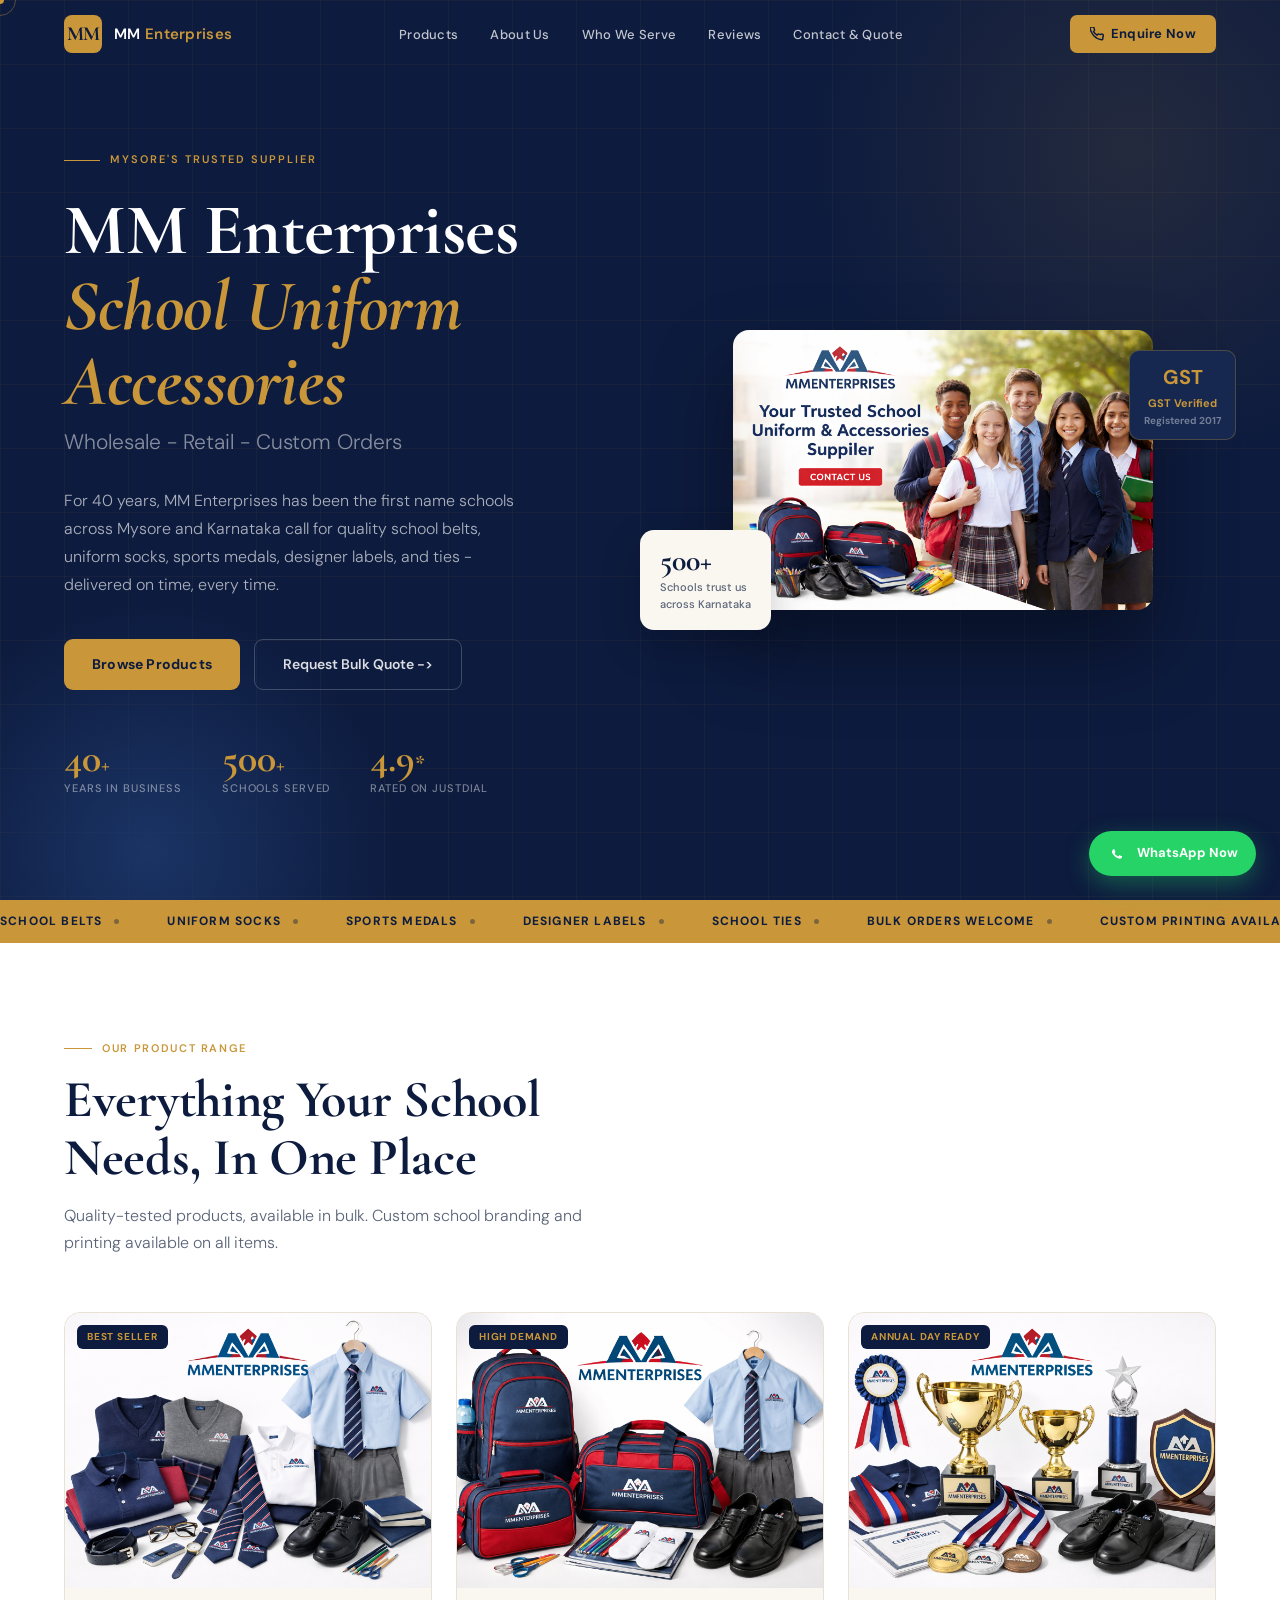
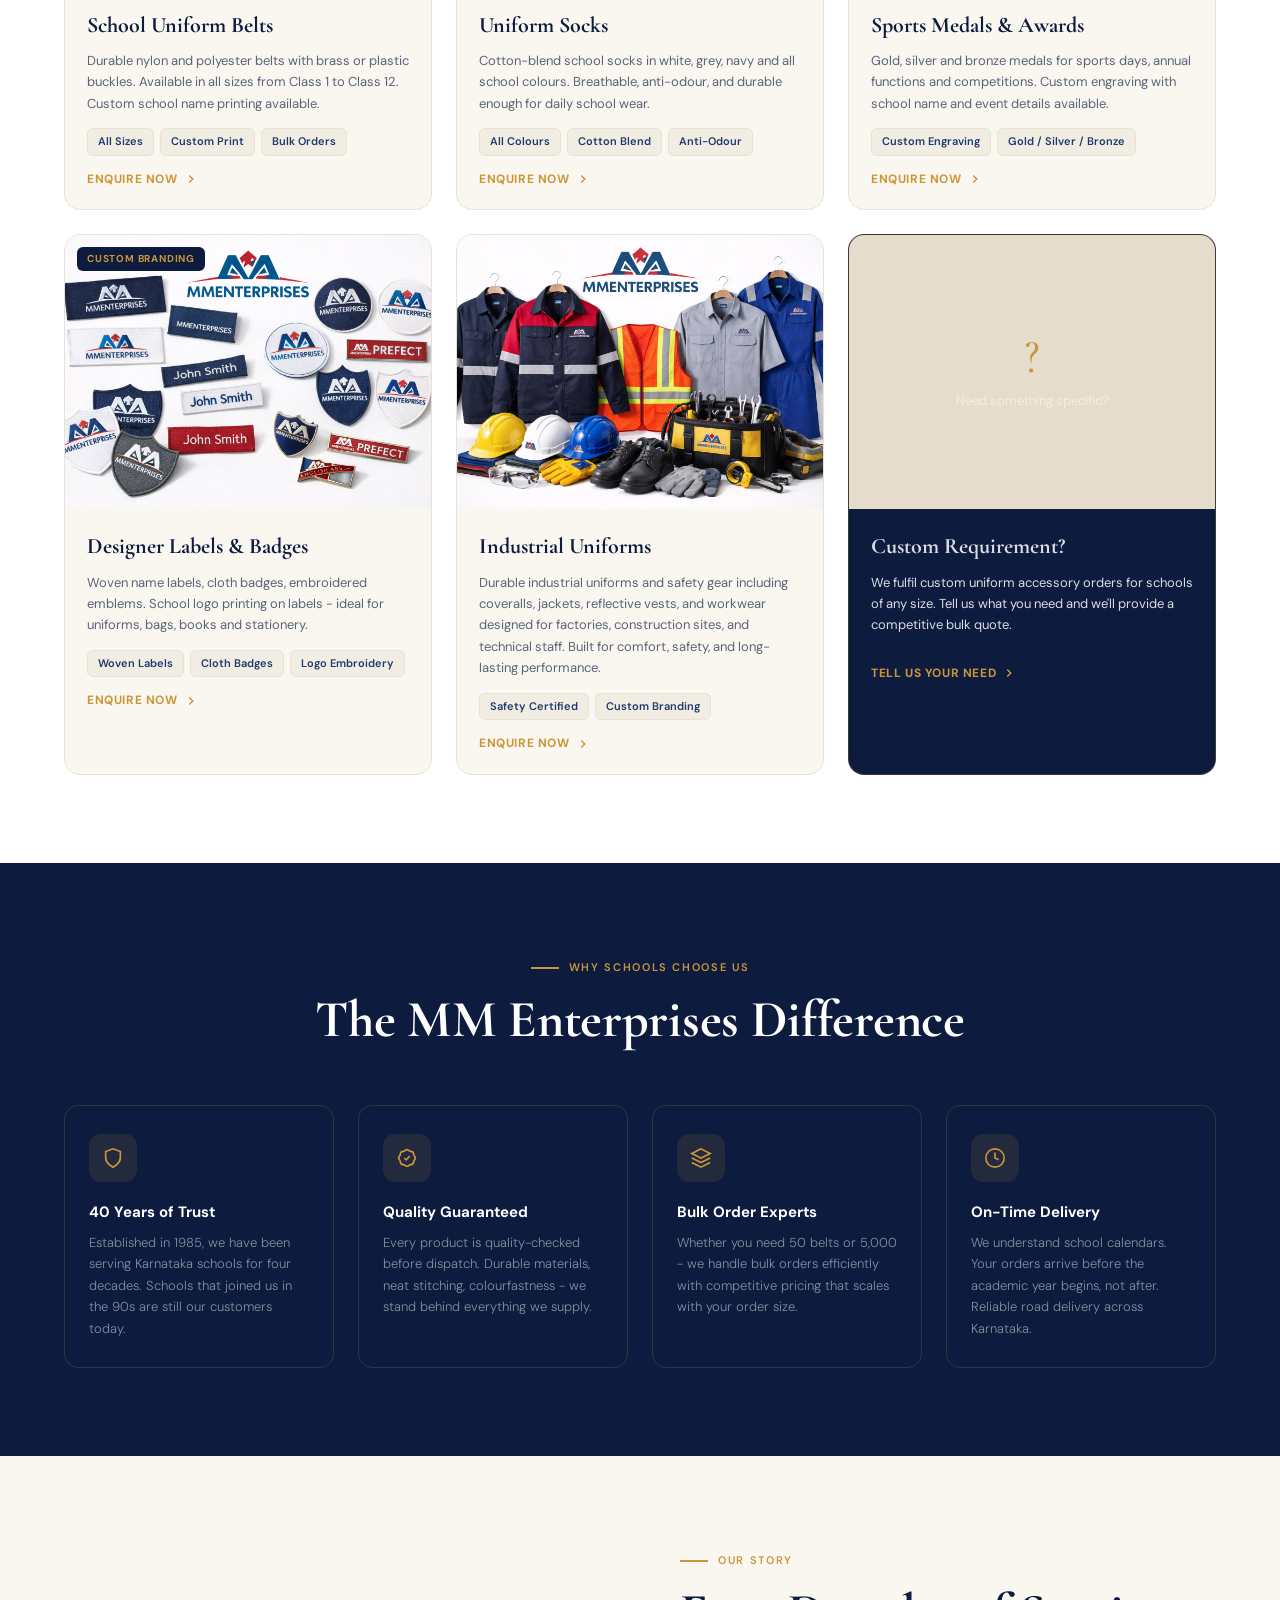
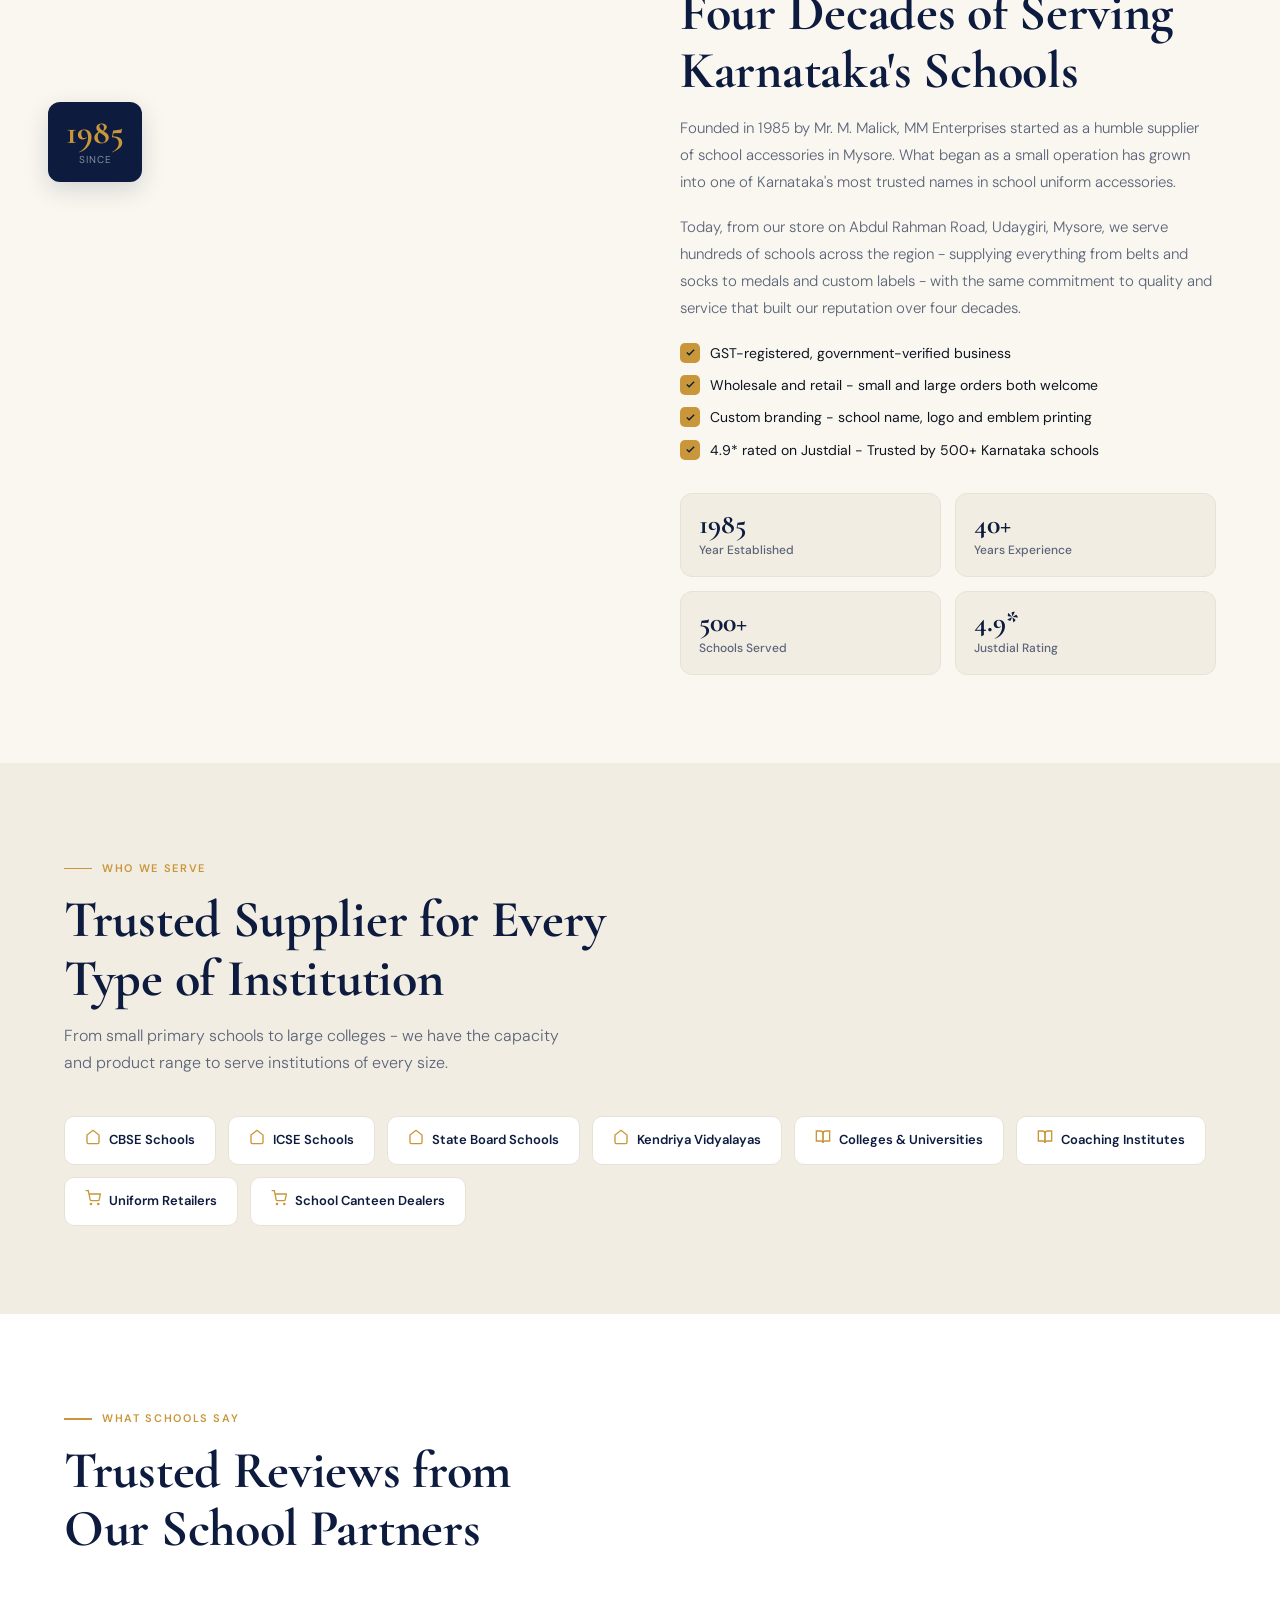
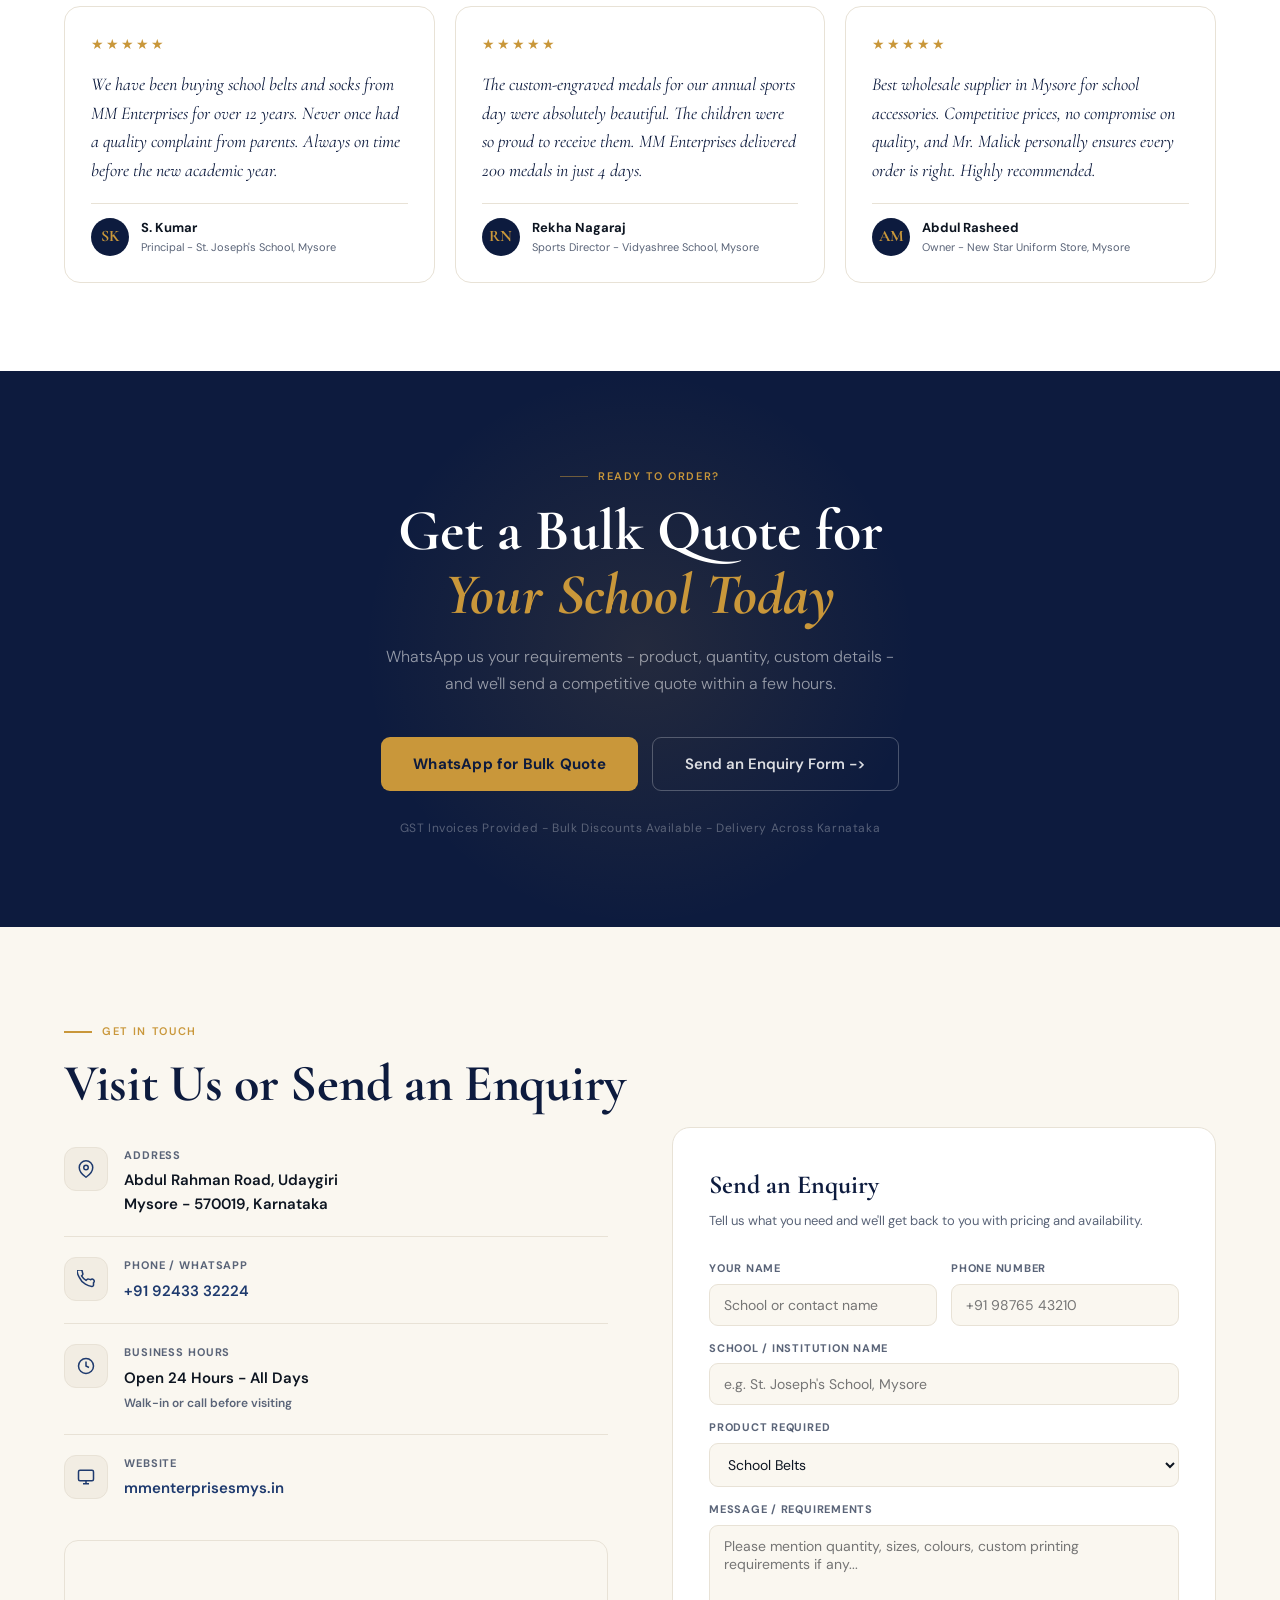
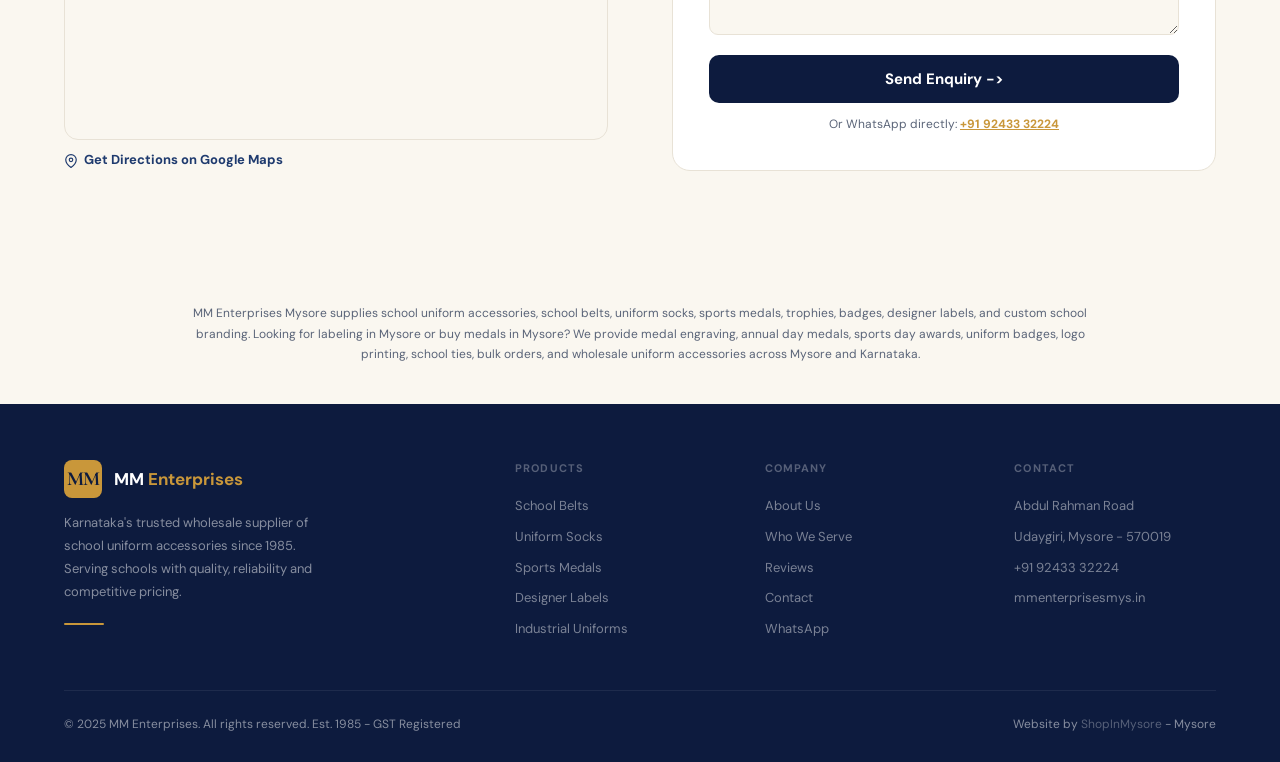
==== commit 289f947d: "added admin provision" ====
--- a/index.html
+++ b/index.html
@@ -2,1407 +2,73 @@
 <html lang="en">
   <head>
     <meta charset="UTF-8" />
-    <meta name="viewport" content="width=device-width,initial-scale=1.0" />
-    <title>
-      MM Enterprises — School Uniform Accessories Since 1985 | Mysore
-    </title>
-    <meta
-      name="description"
-      content="MM Enterprises, Mysore — Wholesale supplier of school belts, uniform socks, sports medals, designer labels and uniform accessories since 1985. Serving schools across Karnataka."
-    />
-    <meta
-      name="keywords"
-      content="school belt supplier mysore, school uniform accessories mysore, sports medal mysore, uniform socks wholesale mysore, MM Enterprises Mysore"
-    />
+    <meta name="viewport" content="width=device-width, initial-scale=1.0" />
+    <title id="meta-title">MM Enterprises - School Uniform Accessories Since 1985 | Mysore</title>
+    <meta id="meta-description" name="description" content="" />
+    <meta id="meta-keywords" name="keywords" content="" />
+    <meta id="meta-author" name="author" content="" />
+    <meta name="robots" content="index, follow, max-snippet:-1, max-image-preview:large, max-video-preview:-1" />
+    <meta name="googlebot" content="index, follow, max-snippet:-1, max-image-preview:large, max-video-preview:-1" />
+    <meta name="theme-color" content="#0d1b3e" />
+    <link id="meta-canonical" rel="canonical" href="" />
+
+    <meta id="og-title" property="og:title" content="" />
+    <meta id="og-description" property="og:description" content="" />
+    <meta id="og-type" property="og:type" content="website" />
+    <meta id="og-url" property="og:url" content="" />
+    <meta id="og-image" property="og:image" content="" />
+    <meta id="og-site-name" property="og:site_name" content="" />
+    <meta id="og-locale" property="og:locale" content="en_IN" />
+
+    <meta id="twitter-card" name="twitter:card" content="summary_large_image" />
+    <meta id="twitter-title" name="twitter:title" content="" />
+    <meta id="twitter-description" name="twitter:description" content="" />
+    <meta id="twitter-image" name="twitter:image" content="" />
+    <meta id="twitter-site" name="twitter:site" content="" />
+
+    <script id="structured-data" type="application/ld+json"></script>
     <link rel="preconnect" href="https://fonts.googleapis.com" />
     <link
       href="https://fonts.googleapis.com/css2?family=Cormorant+Garamond:ital,wght@0,600;0,700;1,600&family=DM+Sans:wght@300;400;500;600&display=swap"
       rel="stylesheet"
     />
-    <style>
-      /* ── TOKENS ── */
-      :root {
-        --navy: #0d1b3e;
-        --navy2: #162850;
-        --navy3: #1e3a6e;
-        --gold: #c9973a;
-        --gold2: #e5b84a;
-        --gold3: #f5d27a;
-        --cream: #faf7f0;
-        --cream2: #f2ede3;
-        --ink: #0d1521;
-        --muted: #5a6478;
-        --border: #e8e2d6;
-        --white: #ffffff;
-        --wa: #25d366;
-      }
-      * {
-        box-sizing: border-box;
-        margin: 0;
-        padding: 0;
-      }
-      html {
-        scroll-behavior: smooth;
-      }
-      body {
-        font-family: "DM Sans", sans-serif;
-        background: var(--cream);
-        color: var(--ink);
-        overflow-x: hidden;
-        line-height: 1.6;
-      }
-
-      /* ── TYPOGRAPHY ── */
-      .serif {
-        font-family: "Cormorant Garamond", serif;
-      }
-
-      /* ── CURSOR ── */
-      .cursor {
-        width: 8px;
-        height: 8px;
-        background: var(--gold);
-        border-radius: 50%;
-        position: fixed;
-        pointer-events: none;
-        z-index: 9999;
-        transform: translate(-50%, -50%);
-        transition:
-          width 0.2s,
-          height 0.2s;
-      }
-      .cursor-ring {
-        width: 32px;
-        height: 32px;
-        border: 1.5px solid rgba(201, 151, 58, 0.4);
-        border-radius: 50%;
-        position: fixed;
-        pointer-events: none;
-        z-index: 9998;
-        transform: translate(-50%, -50%);
-        transition: all 0.15s ease;
-      }
-      @media (max-width: 768px) {
-        .cursor,
-        .cursor-ring {
-          display: none;
-        }
-      }
-
-      /* ── PROGRESS BAR ── */
-      .progress-bar {
-        position: fixed;
-        top: 0;
-        left: 0;
-        height: 2px;
-        background: linear-gradient(90deg, var(--gold), var(--gold2));
-        z-index: 200;
-        transition: width 0.1s;
-      }
-
-      /* ── NAV ── */
-      nav {
-        position: fixed;
-        top: 0;
-        left: 0;
-        right: 0;
-        z-index: 100;
-        padding: 0 5vw;
-        height: 68px;
-        display: flex;
-        align-items: center;
-        justify-content: space-between;
-        transition: all 0.3s;
-      }
-      nav.scrolled {
-        background: rgba(13, 27, 62, 0.97);
-        backdrop-filter: blur(16px);
-        box-shadow: 0 2px 32px rgba(0, 0, 0, 0.25);
-      }
-      .nav-logo {
-        display: flex;
-        align-items: center;
-        gap: 12px;
-        text-decoration: none;
-      }
-      .nav-logo-mark {
-        width: 38px;
-        height: 38px;
-        background: var(--gold);
-        border-radius: 8px;
-        display: flex;
-        align-items: center;
-        justify-content: center;
-        font-family: "Cormorant Garamond", serif;
-        font-size: 20px;
-        font-weight: 700;
-        color: var(--navy);
-        letter-spacing: -1px;
-      }
-      .nav-brand {
-        font-size: 15px;
-        font-weight: 600;
-        color: var(--white);
-        letter-spacing: 0.3px;
-      }
-      .nav-brand span {
-        color: var(--gold);
-      }
-      .nav-links {
-        display: flex;
-        gap: 32px;
-        list-style: none;
-      }
-      .nav-links a {
-        font-size: 13px;
-        font-weight: 500;
-        color: rgba(255, 255, 255, 0.75);
-        text-decoration: none;
-        letter-spacing: 0.3px;
-        transition: color 0.2s;
-      }
-      .nav-links a:hover {
-        color: var(--gold);
-      }
-      .nav-enquire {
-        display: flex;
-        align-items: center;
-        gap: 7px;
-        background: var(--gold);
-        color: var(--navy);
-        font-size: 13px;
-        font-weight: 700;
-        padding: 9px 20px;
-        border-radius: 7px;
-        text-decoration: none;
-        transition: all 0.2s;
-        letter-spacing: 0.3px;
-      }
-      .nav-enquire:hover {
-        background: var(--gold2);
-        transform: translateY(-1px);
-      }
-      .nav-enquire svg {
-        width: 14px;
-        height: 14px;
-      }
-      .nav-ham {
-        display: none;
-        flex-direction: column;
-        gap: 5px;
-        cursor: pointer;
-        padding: 4px;
-      }
-      .nav-ham span {
-        width: 21px;
-        height: 1.5px;
-        background: white;
-        border-radius: 2px;
-        transition: all 0.2s;
-      }
-      #mob-menu {
-        max-height: 0;
-        overflow: hidden;
-        transition: max-height 0.35s ease;
-        background: rgba(13, 27, 62, 0.98);
-      }
-      #mob-menu.open {
-        max-height: 360px;
-      }
-      #mob-menu a {
-        display: block;
-        padding: 13px 5vw;
-        font-size: 14px;
-        font-weight: 600;
-        color: rgba(255, 255, 255, 0.8);
-        text-decoration: none;
-        border-bottom: 1px solid rgba(255, 255, 255, 0.06);
-      }
-      #mob-menu a:hover {
-        color: var(--gold);
-      }
-
-      /* ── WA FLOAT ── */
-      .wa-float {
-        position: fixed;
-        bottom: 24px;
-        right: 24px;
-        z-index: 50;
-        display: flex;
-        align-items: center;
-        gap: 10px;
-        background: var(--wa);
-        color: white;
-        font-weight: 700;
-        font-size: 13px;
-        padding: 12px 18px;
-        border-radius: 50px;
-        box-shadow: 0 8px 24px rgba(37, 211, 102, 0.35);
-        text-decoration: none;
-        transition: all 0.2s;
-        animation: waPulse 3s ease-in-out infinite;
-      }
-      @keyframes waPulse {
-        0%,
-        100% {
-          box-shadow: 0 8px 24px rgba(37, 211, 102, 0.35);
-        }
-        50% {
-          box-shadow: 0 8px 32px rgba(37, 211, 102, 0.55);
-        }
-      }
-      .wa-float:hover {
-        transform: translateY(-3px);
-      }
-      .wa-float svg {
-        width: 20px;
-        height: 20px;
-      }
-      .wa-float span {
-        white-space: nowrap;
-      }
-
-      /* ── HERO ── */
-      .hero {
-        min-height: 100vh;
-        background: var(--navy);
-        display: flex;
-        align-items: center;
-        position: relative;
-        overflow: hidden;
-        padding: 100px 5vw 60px;
-      }
-      .hero-grid-lines {
-        position: absolute;
-        inset: 0;
-        background-image:
-          linear-gradient(rgba(201, 151, 58, 0.06) 1px, transparent 1px),
-          linear-gradient(90deg, rgba(201, 151, 58, 0.06) 1px, transparent 1px);
-        background-size: 64px 64px;
-        pointer-events: none;
-      }
-      .hero-glow {
-        position: absolute;
-        top: -200px;
-        right: -200px;
-        width: 700px;
-        height: 700px;
-        background: radial-gradient(
-          circle,
-          rgba(201, 151, 58, 0.12) 0%,
-          transparent 65%
-        );
-        border-radius: 50%;
-        pointer-events: none;
-      }
-      .hero-glow2 {
-        position: absolute;
-        bottom: -200px;
-        left: -100px;
-        width: 500px;
-        height: 500px;
-        background: radial-gradient(
-          circle,
-          rgba(30, 58, 110, 0.8) 0%,
-          transparent 70%
-        );
-        border-radius: 50%;
-        pointer-events: none;
-      }
-
-      .hero-inner {
-        max-width: 1200px;
-        margin: 0 auto;
-        width: 100%;
-        display: grid;
-        grid-template-columns: 1fr 1fr;
-        gap: 60px;
-        align-items: center;
-        position: relative;
-      }
-
-      /* Left */
-      .hero-eyebrow {
-        display: inline-flex;
-        align-items: center;
-        gap: 10px;
-        margin-bottom: 24px;
-      }
-      .eyebrow-line {
-        width: 36px;
-        height: 1px;
-        background: var(--gold);
-      }
-      .eyebrow-text {
-        font-size: 11px;
-        font-weight: 600;
-        letter-spacing: 0.18em;
-        text-transform: uppercase;
-        color: var(--gold);
-      }
-      .hero-h1 {
-        font-family: "Cormorant Garamond", serif;
-        font-size: clamp(44px, 6vw, 72px);
-        line-height: 1.05;
-        letter-spacing: -0.5px;
-        color: var(--white);
-        margin-bottom: 6px;
-      }
-      .hero-h1 em {
-        font-style: italic;
-        color: var(--gold);
-      }
-      .hero-sub-h {
-        font-size: clamp(16px, 2vw, 21px);
-        color: rgba(255, 255, 255, 0.5);
-        font-weight: 300;
-        margin-bottom: 28px;
-      }
-      .hero-desc {
-        font-size: 16px;
-        color: rgba(255, 255, 255, 0.65);
-        line-height: 1.75;
-        max-width: 460px;
-        margin-bottom: 40px;
-        font-weight: 300;
-      }
-      .hero-actions {
-        display: flex;
-        gap: 14px;
-        flex-wrap: wrap;
-        margin-bottom: 48px;
-      }
-      .btn-gold {
-        display: inline-flex;
-        align-items: center;
-        gap: 8px;
-        background: var(--gold);
-        color: var(--navy);
-        font-weight: 700;
-        font-size: 14px;
-        padding: 14px 28px;
-        border-radius: 9px;
-        text-decoration: none;
-        transition: all 0.2s;
-        letter-spacing: 0.2px;
-      }
-      .btn-gold:hover {
-        background: var(--gold2);
-        transform: translateY(-2px);
-        box-shadow: 0 8px 24px rgba(201, 151, 58, 0.3);
-      }
-      .btn-ghost {
-        display: inline-flex;
-        align-items: center;
-        gap: 8px;
-        background: transparent;
-        color: rgba(255, 255, 255, 0.85);
-        font-weight: 600;
-        font-size: 14px;
-        padding: 13px 28px;
-        border-radius: 9px;
-        border: 1.5px solid rgba(255, 255, 255, 0.2);
-        text-decoration: none;
-        transition: all 0.2s;
-      }
-      .btn-ghost:hover {
-        border-color: var(--gold);
-        color: var(--gold);
-      }
-      .hero-stats {
-        display: flex;
-        gap: 40px;
-      }
-      .hero-stat-num {
-        font-family: "Cormorant Garamond", serif;
-        font-size: 40px;
-        font-weight: 700;
-        color: var(--gold);
-        line-height: 1;
-      }
-      .hero-stat-num span {
-        font-size: 22px;
-      }
-      .hero-stat-label {
-        font-size: 11px;
-        color: rgba(255, 255, 255, 0.45);
-        font-weight: 500;
-        text-transform: uppercase;
-        letter-spacing: 0.08em;
-        margin-top: 2px;
-      }
-
-      /* Right: product stack */
-      .hero-right {
-        position: relative;
-        display: flex;
-        justify-content: center;
-      }
-      .hero-img-main {
-        width: 100%;
-        max-width: 420px;
-        height: auto; /* ✅ keeps full image */
-        object-fit: contain; /* ✅ no crop */
-        border-radius: 16px;
-        box-shadow: 0 40px 80px rgba(0, 0, 0, 0.4);
-      }
-      .hero-card-float {
-        position: absolute;
-        bottom: -20px;
-        left: -30px;
-        background: var(--cream);
-        border-radius: 14px;
-        padding: 16px 20px;
-        box-shadow: 0 16px 40px rgba(0, 0, 0, 0.2);
-        max-width: 180px;
-        animation: floatCard 5s ease-in-out infinite;
-      }
-      @keyframes floatCard {
-        0%,
-        100% {
-          transform: translateY(0);
-        }
-        50% {
-          transform: translateY(-10px);
-        }
-      }
-      .hero-card-float .cf-num {
-        font-family: "Cormorant Garamond", serif;
-        font-size: 30px;
-        font-weight: 700;
-        color: var(--navy);
-        line-height: 1;
-      }
-      .hero-card-float .cf-label {
-        font-size: 11px;
-        color: var(--muted);
-        font-weight: 500;
-        margin-top: 3px;
-      }
-      .hero-badge-float {
-        position: absolute;
-        top: 20px;
-        right: -20px;
-        background: var(--navy2);
-        border: 1px solid rgba(201, 151, 58, 0.3);
-        color: var(--gold);
-        font-size: 11px;
-        font-weight: 700;
-        padding: 10px 14px;
-        border-radius: 10px;
-        text-align: center;
-        animation: floatCard 4s ease-in-out infinite 0.8s;
-      }
-      .hero-badge-float div:first-child {
-        font-size: 20px;
-        margin-bottom: 2px;
-      }
-
-      /* ── TICKER ── */
-      .ticker {
-        background: var(--gold);
-        padding: 12px 0;
-        overflow: hidden;
-      }
-      .ticker-inner {
-        display: flex;
-        gap: 48px;
-        animation: ticker 20s linear infinite;
-        white-space: nowrap;
-      }
-      @keyframes ticker {
-        0% {
-          transform: translateX(0);
-        }
-        100% {
-          transform: translateX(-50%);
-        }
-      }
-      .ticker-item {
-        font-size: 12px;
-        font-weight: 700;
-        letter-spacing: 0.1em;
-        text-transform: uppercase;
-        color: var(--navy);
-        display: flex;
-        align-items: center;
-        gap: 12px;
-      }
-      .ticker-dot {
-        width: 5px;
-        height: 5px;
-        background: var(--navy);
-        border-radius: 50%;
-        opacity: 0.4;
-      }
-
-      /* ── SECTION BASE ── */
-      section {
-        padding: 88px 5vw;
-      }
-      .sec-inner {
-        max-width: 1200px;
-        margin: 0 auto;
-      }
-      .sec-eyebrow {
-        display: inline-flex;
-        align-items: center;
-        gap: 10px;
-        margin-bottom: 14px;
-      }
-      .sec-eyebrow-line {
-        width: 28px;
-        height: 1.5px;
-        background: var(--gold);
-      }
-      .sec-eyebrow-text {
-        font-size: 11px;
-        font-weight: 600;
-        letter-spacing: 0.15em;
-        text-transform: uppercase;
-        color: var(--gold);
-      }
-      .sec-title {
-        font-family: "Cormorant Garamond", serif;
-        font-size: clamp(32px, 4.5vw, 52px);
-        color: var(--navy);
-        line-height: 1.12;
-        letter-spacing: -0.3px;
-        margin-bottom: 14px;
-      }
-      .sec-sub {
-        font-size: 16px;
-        color: var(--muted);
-        max-width: 520px;
-        line-height: 1.7;
-        font-weight: 300;
-      }
-
-      /* ── PRODUCTS ── */
-      .products-bg {
-        background: var(--white);
-      }
-      .products-grid {
-        display: grid;
-        grid-template-columns: repeat(3, 1fr);
-        gap: 24px;
-        margin-top: 56px;
-      }
-      .product-card {
-        border-radius: 16px;
-        overflow: hidden;
-        border: 1px solid var(--border);
-        background: var(--cream);
-        transition:
-          transform 0.25s,
-          box-shadow 0.25s,
-          border-color 0.25s;
-        cursor: default;
-      }
-      .product-card:hover {
-        transform: translateY(-6px);
-        box-shadow: 0 20px 48px rgba(13, 27, 62, 0.1);
-        border-color: var(--gold);
-      }
-      .product-img-wrap {
-        position: relative;
-        aspect-ratio: 4/3;
-        overflow: hidden;
-        background: #e8e2d8;
-      }
-      .product-img-wrap img {
-        width: 100%;
-        height: 100%;
-        object-fit: cover;
-        transition: transform 0.5s ease;
-      }
-      .product-card:hover .product-img-wrap img {
-        transform: scale(1.06);
-      }
-      .product-cat-badge {
-        position: absolute;
-        top: 12px;
-        left: 12px;
-        background: var(--navy);
-        color: var(--gold);
-        font-size: 10px;
-        font-weight: 700;
-        padding: 4px 10px;
-        border-radius: 6px;
-        letter-spacing: 0.08em;
-        text-transform: uppercase;
-      }
-      .product-body {
-        padding: 20px 22px;
-      }
-      .product-name {
-        font-family: "Cormorant Garamond", serif;
-        font-size: 22px;
-        font-weight: 700;
-        color: var(--navy);
-        margin-bottom: 7px;
-      }
-      .product-desc {
-        font-size: 13px;
-        color: var(--muted);
-        line-height: 1.65;
-        margin-bottom: 14px;
-      }
-      .product-tags {
-        display: flex;
-        flex-wrap: wrap;
-        gap: 6px;
-      }
-      .product-tag {
-        font-size: 11px;
-        font-weight: 600;
-        background: var(--cream2);
-        color: var(--navy3);
-        padding: 4px 10px;
-        border-radius: 6px;
-        border: 1px solid var(--border);
-      }
-      .product-enquire {
-        display: flex;
-        align-items: center;
-        gap: 6px;
-        margin-top: 14px;
-        font-size: 12px;
-        font-weight: 700;
-        color: var(--gold);
-        text-decoration: none;
-        letter-spacing: 0.05em;
-        text-transform: uppercase;
-        transition: gap 0.2s;
-      }
-      .product-enquire:hover {
-        gap: 10px;
-      }
-      .product-enquire svg {
-        width: 14px;
-        height: 14px;
-      }
-
-      /* ── WHY US ── */
-      .why-bg {
-        background: var(--navy);
-      }
-      .why-grid {
-        display: grid;
-        grid-template-columns: repeat(4, 1fr);
-        gap: 24px;
-        margin-top: 56px;
-      }
-      .why-card {
-        border: 1px solid rgba(201, 151, 58, 0.2);
-        border-radius: 14px;
-        padding: 28px 24px;
-        transition:
-          border-color 0.2s,
-          background 0.2s;
-      }
-      .why-card:hover {
-        border-color: rgba(201, 151, 58, 0.5);
-        background: rgba(201, 151, 58, 0.04);
-      }
-      .why-icon {
-        width: 48px;
-        height: 48px;
-        background: rgba(201, 151, 58, 0.12);
-        border-radius: 12px;
-        display: flex;
-        align-items: center;
-        justify-content: center;
-        margin-bottom: 18px;
-      }
-      .why-icon svg {
-        width: 22px;
-        height: 22px;
-        color: var(--gold);
-      }
-      .why-title {
-        font-size: 15px;
-        font-weight: 700;
-        color: var(--white);
-        margin-bottom: 8px;
-      }
-      .why-text {
-        font-size: 13px;
-        color: rgba(255, 255, 255, 0.5);
-        line-height: 1.65;
-        font-weight: 300;
-      }
-
-      /* ── ABOUT ── */
-      .about-grid {
-        display: grid;
-        grid-template-columns: 1fr 1fr;
-        gap: 80px;
-        align-items: center;
-      }
-      .about-img-wrap {
-        position: relative;
-      }
-      .about-img-stack {
-        position: relative;
-        height: 480px;
-      }
-      .about-img-main {
-        width: 75%;
-        aspect-ratio: 3/4;
-        object-fit: cover;
-        border-radius: 16px;
-        position: absolute;
-        top: 0;
-        right: 0;
-        box-shadow: 0 24px 56px rgba(0, 0, 0, 0.15);
-      }
-      .about-img-accent {
-        width: 55%;
-        aspect-ratio: 1;
-        object-fit: cover;
-        border-radius: 12px;
-        position: absolute;
-        bottom: 0;
-        left: 0;
-        box-shadow: 0 16px 40px rgba(0, 0, 0, 0.12);
-        border: 4px solid var(--cream);
-      }
-      .about-year-badge {
-        position: absolute;
-        top: 32px;
-        left: -16px;
-        background: var(--navy);
-        color: var(--gold);
-        text-align: center;
-        padding: 14px 18px;
-        border-radius: 12px;
-        box-shadow: 0 8px 24px rgba(13, 27, 62, 0.15);
-      }
-      .about-year-badge .year {
-        font-family: "Cormorant Garamond", serif;
-        font-size: 34px;
-        font-weight: 700;
-        line-height: 1;
-      }
-      .about-year-badge .since {
-        font-size: 10px;
-        letter-spacing: 0.1em;
-        text-transform: uppercase;
-        color: rgba(255, 255, 255, 0.5);
-        margin-top: 2px;
-      }
-      .about-facts {
-        display: grid;
-        grid-template-columns: 1fr 1fr;
-        gap: 14px;
-        margin-top: 32px;
-      }
-      .about-fact {
-        padding: 16px 18px;
-        background: var(--cream2);
-        border-radius: 12px;
-        border: 1px solid var(--border);
-      }
-      .about-fact-num {
-        font-family: "Cormorant Garamond", serif;
-        font-size: 28px;
-        font-weight: 700;
-        color: var(--navy);
-        line-height: 1;
-        margin-bottom: 3px;
-      }
-      .about-fact-label {
-        font-size: 12px;
-        color: var(--muted);
-        font-weight: 500;
-      }
-      .about-text {
-        font-size: 15px;
-        color: var(--muted);
-        line-height: 1.8;
-        margin-bottom: 18px;
-        font-weight: 300;
-      }
-      .about-list {
-        list-style: none;
-        display: flex;
-        flex-direction: column;
-        gap: 10px;
-        margin-top: 20px;
-      }
-      .about-list li {
-        display: flex;
-        align-items: flex-start;
-        gap: 10px;
-        font-size: 14px;
-        color: var(--ink);
-      }
-      .about-check {
-        width: 20px;
-        height: 20px;
-        background: var(--gold);
-        border-radius: 5px;
-        display: flex;
-        align-items: center;
-        justify-content: center;
-        flex-shrink: 0;
-        margin-top: 1px;
-      }
-      .about-check svg {
-        width: 11px;
-        height: 11px;
-        color: var(--navy);
-      }
-
-      /* ── CLIENTS (school type badges) ── */
-      .clients-bg {
-        background: var(--cream2);
-      }
-      .clients-badges {
-        display: flex;
-        flex-wrap: wrap;
-        gap: 12px;
-        margin-top: 40px;
-      }
-      .client-badge {
-        display: flex;
-        align-items: center;
-        gap: 8px;
-        background: var(--white);
-        border: 1px solid var(--border);
-        padding: 12px 20px;
-        border-radius: 10px;
-        font-size: 13px;
-        font-weight: 600;
-        color: var(--navy);
-        transition: all 0.2s;
-      }
-      .client-badge:hover {
-        border-color: var(--gold);
-        background: var(--cream);
-        transform: translateY(-2px);
-      }
-      .client-badge svg {
-        width: 16px;
-        height: 16px;
-        color: var(--gold);
-      }
-
-      /* ── TESTIMONIALS ── */
-      .testi-grid {
-        display: grid;
-        grid-template-columns: repeat(3, 1fr);
-        gap: 20px;
-        margin-top: 48px;
-      }
-      .testi-card {
-        background: var(--white);
-        border: 1px solid var(--border);
-        border-radius: 16px;
-        padding: 26px;
-        transition:
-          transform 0.2s,
-          box-shadow 0.2s;
-      }
-      .testi-card:hover {
-        transform: translateY(-4px);
-        box-shadow: 0 12px 40px rgba(0, 0, 0, 0.06);
-      }
-      .testi-stars {
-        color: var(--gold);
-        font-size: 14px;
-        letter-spacing: 2px;
-        margin-bottom: 14px;
-      }
-      .testi-quote {
-        font-family: "Cormorant Garamond", serif;
-        font-size: 18px;
-        line-height: 1.6;
-        color: var(--navy);
-        font-style: italic;
-        margin-bottom: 18px;
-      }
-      .testi-author {
-        display: flex;
-        align-items: center;
-        gap: 12px;
-        padding-top: 14px;
-        border-top: 1px solid var(--border);
-      }
-      .testi-avatar {
-        width: 38px;
-        height: 38px;
-        border-radius: 50%;
-        background: var(--navy);
-        display: flex;
-        align-items: center;
-        justify-content: center;
-        font-family: "Cormorant Garamond", serif;
-        font-size: 16px;
-        font-weight: 700;
-        color: var(--gold);
-        flex-shrink: 0;
-      }
-      .testi-name {
-        font-size: 13px;
-        font-weight: 700;
-        color: var(--ink);
-      }
-      .testi-role {
-        font-size: 11px;
-        color: var(--muted);
-      }
-
-      /* ── CTA SECTION ── */
-      .cta-section {
-        background: var(--navy);
-        text-align: center;
-        position: relative;
-        overflow: hidden;
-      }
-      .cta-section::before {
-        content: "";
-        position: absolute;
-        top: 50%;
-        left: 50%;
-        transform: translate(-50%, -50%);
-        width: 600px;
-        height: 600px;
-        background: radial-gradient(
-          circle,
-          rgba(201, 151, 58, 0.12) 0%,
-          transparent 65%
-        );
-        border-radius: 50%;
-        pointer-events: none;
-      }
-      .cta-title {
-        font-family: "Cormorant Garamond", serif;
-        font-size: clamp(36px, 5vw, 58px);
-        color: var(--white);
-        line-height: 1.1;
-        margin-bottom: 16px;
-        position: relative;
-      }
-      .cta-title em {
-        font-style: italic;
-        color: var(--gold);
-      }
-      .cta-sub {
-        font-size: 16px;
-        color: rgba(255, 255, 255, 0.55);
-        max-width: 520px;
-        margin: 0 auto 40px;
-        line-height: 1.7;
-        font-weight: 300;
-        position: relative;
-      }
-      .cta-actions {
-        display: flex;
-        gap: 14px;
-        justify-content: center;
-        flex-wrap: wrap;
-        position: relative;
-      }
-      .cta-trust {
-        margin-top: 28px;
-        font-size: 12px;
-        color: rgba(255, 255, 255, 0.3);
-        position: relative;
-        letter-spacing: 0.05em;
-      }
-
-      /* ── CONTACT ── */
-      .contact-grid {
-        display: grid;
-        grid-template-columns: 1fr 1fr;
-        gap: 64px;
-        align-items: start;
-      }
-      .contact-info-list {
-        display: flex;
-        flex-direction: column;
-        gap: 0;
-      }
-      .contact-item {
-        display: flex;
-        align-items: flex-start;
-        gap: 16px;
-        padding: 20px 0;
-        border-bottom: 1px solid var(--border);
-      }
-      .contact-item:last-child {
-        border-bottom: none;
-      }
-      .contact-icon-wrap {
-        width: 44px;
-        height: 44px;
-        background: var(--cream2);
-        border: 1px solid var(--border);
-        border-radius: 12px;
-        display: flex;
-        align-items: center;
-        justify-content: center;
-        flex-shrink: 0;
-      }
-      .contact-icon-wrap svg {
-        width: 18px;
-        height: 18px;
-        color: var(--navy3);
-      }
-      .contact-label {
-        font-size: 11px;
-        font-weight: 700;
-        text-transform: uppercase;
-        letter-spacing: 0.08em;
-        color: var(--muted);
-        margin-bottom: 4px;
-      }
-      .contact-value {
-        font-size: 15px;
-        font-weight: 600;
-        color: var(--ink);
-      }
-      .contact-value a {
-        color: var(--navy3);
-        text-decoration: none;
-      }
-      .contact-value a:hover {
-        color: var(--gold);
-      }
-      .contact-form {
-        background: var(--white);
-        border: 1px solid var(--border);
-        border-radius: 18px;
-        padding: 36px;
-      }
-      .form-title {
-        font-family: "Cormorant Garamond", serif;
-        font-size: 26px;
-        font-weight: 700;
-        color: var(--navy);
-        margin-bottom: 6px;
-      }
-      .form-sub {
-        font-size: 13px;
-        color: var(--muted);
-        margin-bottom: 28px;
-      }
-      .form-row {
-        display: grid;
-        grid-template-columns: 1fr 1fr;
-        gap: 14px;
-        margin-bottom: 14px;
-      }
-      .form-group {
-        display: flex;
-        flex-direction: column;
-        gap: 6px;
-      }
-      .form-group.full {
-        grid-column: span 2;
-      }
-      .form-label {
-        font-size: 11px;
-        font-weight: 700;
-        text-transform: uppercase;
-        letter-spacing: 0.07em;
-        color: var(--muted);
-      }
-      .form-input,
-      .form-select,
-      .form-textarea {
-        font-family: "DM Sans", sans-serif;
-        font-size: 14px;
-        color: var(--ink);
-        border: 1.5px solid var(--border);
-        border-radius: 9px;
-        padding: 11px 14px;
-        background: var(--cream);
-        outline: none;
-        transition: border-color 0.15s;
-        width: 100%;
-      }
-      .form-input:focus,
-      .form-select:focus,
-      .form-textarea:focus {
-        border-color: var(--gold);
-      }
-      .form-textarea {
-        min-height: 110px;
-        resize: vertical;
-      }
-      .form-btn {
-        width: 100%;
-        padding: 14px;
-        background: var(--navy);
-        color: white;
-        font-family: "DM Sans", sans-serif;
-        font-size: 15px;
-        font-weight: 700;
-        border: none;
-        border-radius: 10px;
-        cursor: pointer;
-        transition:
-          background 0.2s,
-          transform 0.15s;
-        margin-top: 6px;
-      }
-      .form-btn:hover {
-        background: var(--navy3);
-        transform: translateY(-1px);
-      }
-      #form-ok {
-        display: none;
-        text-align: center;
-        padding: 20px;
-        background: #f0fdf4;
-        border: 1px solid #bbf7d0;
-        border-radius: 10px;
-        color: #15803d;
-        font-weight: 600;
-        font-size: 14px;
-        margin-top: 8px;
-      }
-
-      /* ── MAP ── */
-      .map-wrap {
-        border-radius: 14px;
-        overflow: hidden;
-        border: 1px solid var(--border);
-        height: 200px;
-        margin-top: 20px;
-      }
-      .map-wrap iframe {
-        width: 100%;
-        height: 100%;
-        border: none;
-      }
-
-      /* ── FOOTER ── */
-      footer {
-        background: var(--navy);
-        padding: 56px 5vw 28px;
-        color: rgba(255, 255, 255, 0.5);
-      }
-      .footer-top {
-        display: grid;
-        grid-template-columns: 2fr 1fr 1fr 1fr;
-        gap: 48px;
-        max-width: 1200px;
-        margin: 0 auto 40px;
-      }
-      .footer-logo-row {
-        display: flex;
-        align-items: center;
-        gap: 12px;
-        margin-bottom: 14px;
-      }
-      .footer-brand {
-        font-size: 17px;
-        font-weight: 700;
-        color: white;
-      }
-      .footer-brand span {
-        color: var(--gold);
-      }
-      .footer-desc {
-        font-size: 13px;
-        line-height: 1.75;
-        max-width: 260px;
-        margin-bottom: 20px;
-      }
-      .footer-gold-line {
-        width: 40px;
-        height: 2px;
-        background: var(--gold);
-        border-radius: 2px;
-      }
-      .footer-col h4 {
-        font-size: 11px;
-        font-weight: 700;
-        text-transform: uppercase;
-        letter-spacing: 0.1em;
-        color: rgba(255, 255, 255, 0.3);
-        margin-bottom: 18px;
-      }
-      .footer-col a {
-        display: block;
-        font-size: 13px;
-        color: rgba(255, 255, 255, 0.45);
-        text-decoration: none;
-        margin-bottom: 10px;
-        transition: color 0.2s;
-      }
-      .footer-col a:hover {
-        color: var(--gold);
-      }
-      .footer-bottom {
-        border-top: 1px solid rgba(255, 255, 255, 0.07);
-        padding-top: 24px;
-        display: flex;
-        justify-content: space-between;
-        align-items: center;
-        font-size: 12px;
-        max-width: 1200px;
-        margin: 0 auto;
-      }
-      .footer-bottom a {
-        color: rgba(255, 255, 255, 0.3);
-        text-decoration: none;
-        transition: color 0.2s;
-      }
-      .footer-bottom a:hover {
-        color: var(--gold);
-      }
-
-      /* ── FADE IN ── */
-      .fade {
-        opacity: 0;
-        transform: translateY(22px);
-        transition:
-          opacity 0.65s ease,
-          transform 0.65s ease;
-      }
-      .fade.in {
-        opacity: 1;
-        transform: translateY(0);
-      }
-
-      /* ── RESPONSIVE ── */
-      @media (max-width: 1024px) {
-        .products-grid {
-          grid-template-columns: repeat(2, 1fr);
-        }
-        .why-grid {
-          grid-template-columns: repeat(2, 1fr);
-        }
-        .about-grid {
-          grid-template-columns: 1fr;
-        }
-        .about-img-stack {
-          display: none;
-        }
-        .footer-top {
-          grid-template-columns: 1fr 1fr;
-        }
-      }
-      @media (max-width: 768px) {
-        .nav-links,
-        .nav-enquire {
-          display: none;
-        }
-        .nav-ham {
-          display: flex;
-        }
-        .hero-inner {
-          grid-template-columns: 1fr;
-        }
-        .hero-right {
-          display: none;
-        }
-        .products-grid,
-        .why-grid,
-        .testi-grid,
-        .contact-grid {
-          grid-template-columns: 1fr;
-        }
-        .form-row {
-          grid-template-columns: 1fr;
-        }
-        .form-group.full {
-          grid-column: span 1;
-        }
-        .footer-top {
-          grid-template-columns: 1fr 1fr;
-        }
-        .footer-bottom {
-          flex-direction: column;
-          gap: 8px;
-          text-align: center;
-        }
-        .hero-stats {
-          gap: 28px;
-        }
-      }
-      @media (max-width: 480px) {
-        .footer-top {
-          grid-template-columns: 1fr;
-        }
-        .hero-stats {
-          flex-wrap: wrap;
-          gap: 20px;
-        }
-      }
-    </style>
+    <link rel="stylesheet" href="styles.css" />
   </head>
   <body>
     <div class="cursor" id="c"></div>
     <div class="cursor-ring" id="cr"></div>
     <div class="progress-bar" id="pb"></div>
 
-    <!-- WA FLOAT -->
-    <a
-      class="wa-float"
-      href="https://wa.me/919243332224?text=Hi%2C%20I%20visited%20your%20website%20and%20want%20to%20enquire%20about%20your%20products."
-      target="_blank"
-      rel="noopener"
-    >
-      <svg viewBox="0 0 24 24" fill="white">
+    <nav id="nav">
+      <a class="nav-logo" href="#top">
+        <div class="nav-logo-mark" data-text="brand.mark"></div>
+        <div class="nav-brand" data-html="brand.nameHtml"></div>
+      </a>
+      <ul class="nav-links" id="nav-links"></ul>
+      <a class="nav-enquire" id="nav-cta" href="#">
+        <svg viewBox="0 0 24 24" fill="none" stroke="currentColor" stroke-width="2.5">
+          <path d="M22 16.92v3a2 2 0 01-2.18 2 19.79 19.79 0 01-8.63-3.07A19.5 19.5 0 013.07 9.81a19.79 19.79 0 01-3.07-8.68A2 2 0 012 0h3a2 2 0 012 1.72c.127.96.361 1.903.7 2.81a2 2 0 01-.45 2.11L6.09 7.91a16 16 0 006 6l1.27-1.27a2 2 0 012.11-.45c.907.339 1.85.573 2.81.7A2 2 0 0122 16.92z" />
+        </svg>
+        <span data-text="nav.cta.label"></span>
+      </a>
+      <div class="nav-ham" id="ham" aria-label="Open menu" role="button" tabindex="0">
+        <span></span>
+        <span></span>
+        <span></span>
+      </div>
+    </nav>
+    <div id="mob-menu" class="mob-menu"></div>
+
+    <a class="wa-float" id="wa-float" href="#" target="_blank" rel="noopener">
+      <svg viewBox="0 0 24 24" fill="currentColor">
         <path
           d="M17.472 14.382c-.297-.149-1.758-.867-2.03-.967-.273-.099-.471-.148-.67.15-.197.297-.767.966-.94 1.164-.173.199-.347.223-.644.075-.297-.15-1.255-.463-2.39-1.475-.883-.788-1.48-1.761-1.653-2.059-.173-.297-.018-.458.13-.606.134-.133.298-.347.446-.52.149-.174.198-.298.298-.497.099-.198.05-.371-.025-.52-.075-.149-.669-1.612-.916-2.207-.242-.579-.487-.5-.669-.51-.173-.008-.371-.01-.57-.01-.198 0-.52.074-.792.372-.272.297-1.04 1.016-1.04 2.479 0 1.462 1.065 2.875 1.213 3.074.149.198 2.096 3.2 5.077 4.487.709.306 1.262.489 1.694.625.712.227 1.36.195 1.871.118.571-.085 1.758-.719 2.006-1.413.248-.694.248-1.289.173-1.413z"
         />
       </svg>
-      <span>Enquire on WhatsApp</span>
+      <span data-text="wa.label"></span>
     </a>
 
-    <!-- NAV -->
-    <nav id="nav">
-      <a class="nav-logo" href="#">
-        <div class="nav-logo-mark">MM</div>
-        <span class="nav-brand">MM <span>Enterprises</span></span>
-      </a>
-      <ul class="nav-links">
-        <li><a href="#products">Products</a></li>
-        <li><a href="#about">About Us</a></li>
-        <li><a href="#clients">Who We Serve</a></li>
-        <li><a href="#testimonials">Reviews</a></li>
-        <li><a href="#contact">Contact</a></li>
-      </ul>
-      <a class="nav-enquire" href="#contact">
-        <svg
-          viewBox="0 0 24 24"
-          fill="none"
-          stroke="currentColor"
-          stroke-width="2"
-        >
-          <path d="M21 15a2 2 0 01-2 2H7l-4 4V5a2 2 0 012-2h14a2 2 0 012 2z" />
-        </svg>
-        Get a Quote
-      </a>
-      <div class="nav-ham" id="ham" onclick="toggleMob()">
-        <span></span><span></span><span></span>
-      </div>
-    </nav>
-
-    <!-- MOBILE MENU -->
-    <div id="mob-menu">
-      <a href="#products" onclick="toggleMob()">Products</a>
-      <a href="#about" onclick="toggleMob()">About Us</a>
-      <a href="#clients" onclick="toggleMob()">Who We Serve</a>
-      <a href="#testimonials" onclick="toggleMob()">Reviews</a>
-      <a href="#contact" onclick="toggleMob()">Contact & Quote</a>
-      <a
-        href="https://wa.me/919243332224?text=Hi%2C%20I%20want%20to%20enquire%20about%20products."
-        target="_blank"
-        style="color: #25d366; font-weight: 700"
-        >WhatsApp Us</a
-      >
-    </div>
-
-    <!-- HERO -->
-    <section class="hero" id="hero">
+    <section class="hero" id="top">
       <div class="hero-grid-lines"></div>
       <div class="hero-glow"></div>
       <div class="hero-glow2"></div>
@@ -1411,519 +77,72 @@
         <div>
           <div class="hero-eyebrow fade">
             <div class="eyebrow-line"></div>
-            <span class="eyebrow-text">Since 1985 · Mysore, Karnataka</span>
-          </div>
-          <h1 class="hero-h1 fade">
-            Karnataka's Trusted<br />
-            <em>School Uniform</em><br />
-            Accessories Supplier
-          </h1>
-          <p class="hero-sub-h fade">Wholesale · Retail · Custom Orders</p>
-          <p class="hero-desc fade">
-            For 40 years, MM Enterprises has been the first name schools across
-            Mysore and Karnataka call for quality school belts, uniform socks,
-            sports medals, designer labels, and ties — delivered on time, every
-            time.
-          </p>
-          <div class="hero-actions fade">
-            <a href="#products" class="btn-gold">
-              <svg
-                width="16"
-                height="16"
-                viewBox="0 0 24 24"
-                fill="none"
-                stroke="currentColor"
-                stroke-width="2.5"
-              >
-                <rect x="3" y="3" width="7" height="7" />
-                <rect x="14" y="3" width="7" height="7" />
-                <rect x="14" y="14" width="7" height="7" />
-                <rect x="3" y="14" width="7" height="7" />
-              </svg>
-              Browse Products
-            </a>
-            <a href="#contact" class="btn-ghost">Request Bulk Quote →</a>
-          </div>
-          <div class="hero-stats fade">
-            <div>
-              <div class="hero-stat-num">40<span>+</span></div>
-              <div class="hero-stat-label">Years in Business</div>
-            </div>
-            <div>
-              <div class="hero-stat-num">500<span>+</span></div>
-              <div class="hero-stat-label">Schools Served</div>
-            </div>
-            <div>
-              <div class="hero-stat-num">4.9<span>★</span></div>
-              <div class="hero-stat-label">Rated on Justdial</div>
-            </div>
-          </div>
+            <span class="eyebrow-text" data-text="hero.eyebrow"></span>
+          </div>
+          <h1 class="hero-h1 fade" data-html="hero.titleHtml"></h1>
+          <p class="hero-sub-h fade" data-text="hero.subtitle"></p>
+          <p class="hero-desc fade" data-text="hero.description"></p>
+          <div class="hero-actions fade" id="hero-actions"></div>
+          <div class="hero-stats fade" id="hero-stats"></div>
         </div>
 
         <div class="hero-right">
-          <img
-            class="hero-img-main"
-            src="assets/hero.png"
-            alt="School uniform accessories"
-            onerror="this.style.opacity = 0"
-          />
-          <div class="hero-card-float">
-            <div class="cf-num">500+</div>
-            <div class="cf-label">Schools trust us<br />across Karnataka</div>
-          </div>
-          <div class="hero-badge-float">
-            <div>🏆</div>
-            <div
-              style="
-                font-size: 11px;
-                font-weight: 700;
-                color: rgba(201, 151, 58, 1);
-                margin-top: 2px;
-              "
-            >
-              GST Verified
-            </div>
-            <div style="font-size: 10px; color: rgba(255, 255, 255, 0.4)">
-              Registered 2017
-            </div>
-          </div>
-        </div>
-      </div>
-    </section>
-
-    <!-- TICKER -->
+          <img class="hero-img-main" id="hero-image" src="" alt="" />
+          <div class="hero-card-float" id="hero-card">
+            <div class="cf-num" data-text="hero.card.value"></div>
+            <div class="cf-label" data-html="hero.card.labelHtml"></div>
+          </div>
+          <div class="hero-badge-float" id="hero-badge">
+            <div data-text="hero.badge.icon"></div>
+            <div class="hero-badge-title" data-text="hero.badge.title"></div>
+            <div class="hero-badge-sub" data-text="hero.badge.subtitle"></div>
+          </div>
+        </div>
+      </div>
+    </section>
+
     <div class="ticker">
-      <div class="ticker-inner">
-        <div class="ticker-item">
-          School Belts <span class="ticker-dot"></span>
-        </div>
-        <div class="ticker-item">
-          Uniform Socks <span class="ticker-dot"></span>
-        </div>
-        <div class="ticker-item">
-          Sports Medals <span class="ticker-dot"></span>
-        </div>
-        <div class="ticker-item">
-          Designer Labels <span class="ticker-dot"></span>
-        </div>
-        <div class="ticker-item">
-          School Ties <span class="ticker-dot"></span>
-        </div>
-        <div class="ticker-item">
-          Bulk Orders Welcome <span class="ticker-dot"></span>
-        </div>
-        <div class="ticker-item">
-          Custom Printing Available <span class="ticker-dot"></span>
-        </div>
-        <div class="ticker-item">
-          40 Years of Trust <span class="ticker-dot"></span>
-        </div>
-        <!-- duplicate for loop -->
-        <div class="ticker-item">
-          School Belts <span class="ticker-dot"></span>
-        </div>
-        <div class="ticker-item">
-          Uniform Socks <span class="ticker-dot"></span>
-        </div>
-        <div class="ticker-item">
-          Sports Medals <span class="ticker-dot"></span>
-        </div>
-        <div class="ticker-item">
-          Designer Labels <span class="ticker-dot"></span>
-        </div>
-        <div class="ticker-item">
-          School Ties <span class="ticker-dot"></span>
-        </div>
-        <div class="ticker-item">
-          Bulk Orders Welcome <span class="ticker-dot"></span>
-        </div>
-        <div class="ticker-item">
-          Custom Printing Available <span class="ticker-dot"></span>
-        </div>
-        <div class="ticker-item">
-          40 Years of Trust <span class="ticker-dot"></span>
-        </div>
-      </div>
+      <div class="ticker-inner" id="ticker-inner"></div>
     </div>
 
-    <!-- PRODUCTS -->
     <section id="products" class="products-bg">
       <div class="sec-inner">
         <div class="fade">
           <div class="sec-eyebrow">
             <div class="sec-eyebrow-line"></div>
-            <span class="sec-eyebrow-text">Our Product Range</span>
-          </div>
-          <h2 class="sec-title">
-            Everything Your School<br />Needs, In One Place
-          </h2>
-          <p class="sec-sub">
-            Quality-tested products, available in bulk. Custom school branding
-            and printing available on all items.
-          </p>
-        </div>
-
-        <div class="products-grid">
-          <div class="product-card fade">
-            <div class="product-img-wrap">
-              <img
-                src="assets/sweater_tshirts_and_bags.png"
-                alt="School Belts"
-              />
-              <span class="product-cat-badge">Best Seller</span>
-            </div>
-            <div class="product-body">
-              <h3 class="product-name">School Uniform Belts</h3>
-              <p class="product-desc">
-                Durable nylon and polyester belts with brass or plastic buckles.
-                Available in all sizes from Class 1 to Class 12. Custom school
-                name printing available.
-              </p>
-              <div class="product-tags">
-                <span class="product-tag">All Sizes</span>
-                <span class="product-tag">Custom Print</span>
-                <span class="product-tag">Bulk Orders</span>
-              </div>
-              <a
-                href="https://wa.me/919243332224?text=Hi%2C%20I%20want%20to%20enquire%20about%20School%20Belts."
-                target="_blank"
-                class="product-enquire"
-              >
-                Enquire Now
-                <svg
-                  viewBox="0 0 24 24"
-                  fill="none"
-                  stroke="currentColor"
-                  stroke-width="2.5"
-                >
-                  <polyline points="9 18 15 12 9 6" />
-                </svg>
-              </a>
-            </div>
-          </div>
-
-          <div class="product-card fade">
-            <div class="product-img-wrap">
-              <img src="assets/bags_and_uniform.png" alt="Uniform Socks" />
-              <span class="product-cat-badge">High Demand</span>
-            </div>
-            <div class="product-body">
-              <h3 class="product-name">Uniform Socks</h3>
-              <p class="product-desc">
-                Cotton-blend school socks in white, grey, navy and all school
-                colours. Breathable, anti-odour, and durable enough for daily
-                school wear.
-              </p>
-              <div class="product-tags">
-                <span class="product-tag">All Colours</span>
-                <span class="product-tag">Cotton Blend</span>
-                <span class="product-tag">Anti-Odour</span>
-              </div>
-              <a
-                href="https://wa.me/919243332224?text=Hi%2C%20I%20want%20to%20enquire%20about%20Uniform%20Socks."
-                target="_blank"
-                class="product-enquire"
-              >
-                Enquire Now
-                <svg
-                  viewBox="0 0 24 24"
-                  fill="none"
-                  stroke="currentColor"
-                  stroke-width="2.5"
-                >
-                  <polyline points="9 18 15 12 9 6" />
-                </svg>
-              </a>
-            </div>
-          </div>
-
-          <div class="product-card fade">
-            <div class="product-img-wrap">
-              <img src="assets/medals_and_cups.png" alt="Sports Medals" />
-              <span class="product-cat-badge">Annual Day Ready</span>
-            </div>
-            <div class="product-body">
-              <h3 class="product-name">Sports Medals & Awards</h3>
-              <p class="product-desc">
-                Gold, silver and bronze medals for sports days, annual functions
-                and competitions. Custom engraving with school name and event
-                details available.
-              </p>
-              <div class="product-tags">
-                <span class="product-tag">Custom Engraving</span>
-                <span class="product-tag">Gold / Silver / Bronze</span>
-              </div>
-              <a
-                href="https://wa.me/919243332224?text=Hi%2C%20I%20want%20to%20enquire%20about%20Sports%20Medals."
-                target="_blank"
-                class="product-enquire"
-              >
-                Enquire Now
-                <svg
-                  viewBox="0 0 24 24"
-                  fill="none"
-                  stroke="currentColor"
-                  stroke-width="2.5"
-                >
-                  <polyline points="9 18 15 12 9 6" />
-                </svg>
-              </a>
-            </div>
-          </div>
-
-          <div class="product-card fade">
-            <div class="product-img-wrap">
-              <img src="assets/badges.png" alt="Designer Labels" />
-              <span class="product-cat-badge">Custom Branding</span>
-            </div>
-            <div class="product-body">
-              <h3 class="product-name">Designer Labels & Badges</h3>
-              <p class="product-desc">
-                Woven name labels, cloth badges, embroidered emblems. School
-                logo printing on labels — ideal for uniforms, bags, books and
-                stationery.
-              </p>
-              <div class="product-tags">
-                <span class="product-tag">Woven Labels</span>
-                <span class="product-tag">Cloth Badges</span>
-                <span class="product-tag">Logo Embroidery</span>
-              </div>
-              <a
-                href="https://wa.me/919243332224?text=Hi%2C%20I%20want%20to%20enquire%20about%20Designer%20Labels."
-                target="_blank"
-                class="product-enquire"
-              >
-                Enquire Now
-                <svg
-                  viewBox="0 0 24 24"
-                  fill="none"
-                  stroke="currentColor"
-                  stroke-width="2.5"
-                >
-                  <polyline points="9 18 15 12 9 6" />
-                </svg>
-              </a>
-            </div>
-          </div>
-
-          <div class="product-card fade">
-            <div class="product-img-wrap">
-              <img src="assets/industrial wear.png" alt="School Ties" />
-            </div>
-            <div class="product-body">
-              <h3 class="product-name">Industrial Uniforms</h3>
-              <p class="product-desc">
-                Durable industrial uniforms and safety gear including coveralls,
-                jackets, reflective vests, and workwear designed for factories,
-                construction sites, and technical staff. Built for comfort,
-                safety, and long-lasting performance.
-              </p>
-              <div class="product-tags">
-                <span class="product-tag">Safety Certified</span>
-                <span class="product-tag">Custom Branding</span>
-              </div>
-              <a
-                href="https://wa.me/919243332224?text=Hi%2C%20I%20want%20to%20enquire%20about%20School%20Ties."
-                target="_blank"
-                class="product-enquire"
-              >
-                Enquire Now
-                <svg
-                  viewBox="0 0 24 24"
-                  fill="none"
-                  stroke="currentColor"
-                  stroke-width="2.5"
-                >
-                  <polyline points="9 18 15 12 9 6" />
-                </svg>
-              </a>
-            </div>
-          </div>
-
-          <div
-            class="product-card fade"
-            style="
-              background: var(--navy);
-              border-color: rgba(201, 151, 58, 0.25);
-            "
-          >
-            <div
-              class="product-img-wrap"
-              style="
-                background: rgba(201, 151, 58, 0.08);
-                display: flex;
-                align-items: center;
-                justify-content: center;
-              "
-            >
-              <div style="text-align: center; padding: 40px 20px">
-                <div
-                  style="
-                    font-family: &quot;Cormorant Garamond&quot;, serif;
-                    font-size: 48px;
-                    color: var(--gold);
-                    line-height: 1;
-                  "
-                >
-                  ?
-                </div>
-                <p
-                  style="
-                    color: rgba(255, 255, 255, 0.5);
-                    font-size: 13px;
-                    margin-top: 10px;
-                  "
-                >
-                  Need something specific?
-                </p>
-              </div>
-            </div>
-            <div class="product-body">
-              <h3 class="product-name" style="color: white">
-                Custom Requirement?
-              </h3>
-              <p class="product-desc" style="color: rgba(255, 255, 255, 0.5)">
-                We fulfil custom uniform accessory orders for schools of any
-                size. Tell us what you need and we'll provide a competitive bulk
-                quote.
-              </p>
-              <a
-                href="https://wa.me/919243332224?text=Hi%2C%20I%20have%20a%20custom%20school%20uniform%20accessory%20requirement."
-                target="_blank"
-                class="product-enquire"
-                style="color: var(--gold)"
-              >
-                Tell Us Your Need
-                <svg
-                  viewBox="0 0 24 24"
-                  fill="none"
-                  stroke="currentColor"
-                  stroke-width="2.5"
-                >
-                  <polyline points="9 18 15 12 9 6" />
-                </svg>
-              </a>
-            </div>
-          </div>
-        </div>
-      </div>
-    </section>
-
-    <!-- WHY US -->
+            <span class="sec-eyebrow-text" data-text="products.eyebrow"></span>
+          </div>
+          <h2 class="sec-title" data-html="products.titleHtml"></h2>
+          <p class="sec-sub" data-text="products.subtitle"></p>
+        </div>
+
+        <div class="products-grid" id="products-grid"></div>
+      </div>
+    </section>
+
     <section class="why-bg">
       <div class="sec-inner">
-        <div class="fade" style="text-align: center; margin-bottom: 0">
-          <div class="sec-eyebrow" style="justify-content: center">
+        <div class="fade section-center">
+          <div class="sec-eyebrow sec-eyebrow-center">
             <div class="sec-eyebrow-line"></div>
-            <span class="sec-eyebrow-text">Why Schools Choose Us</span>
-          </div>
-          <h2 class="sec-title" style="color: white; text-align: center">
-            The MM Enterprises Difference
-          </h2>
-        </div>
-        <div class="why-grid">
-          <div class="why-card fade">
-            <div class="why-icon">
-              <svg
-                viewBox="0 0 24 24"
-                fill="none"
-                stroke="currentColor"
-                stroke-width="1.8"
-              >
-                <path d="M12 22s8-4 8-10V5l-8-3-8 3v7c0 6 8 10 8 10z" />
-              </svg>
-            </div>
-            <div class="why-title">40 Years of Trust</div>
-            <div class="why-text">
-              Established in 1985, we have been serving Karnataka schools for
-              four decades. Schools that joined us in the 90s are still our
-              customers today.
-            </div>
-          </div>
-          <div class="why-card fade">
-            <div class="why-icon">
-              <svg
-                viewBox="0 0 24 24"
-                fill="none"
-                stroke="currentColor"
-                stroke-width="1.8"
-              >
-                <path
-                  d="M9 12l2 2 4-4M7.835 4.697a3.42 3.42 0 001.946-.806 3.42 3.42 0 014.438 0 3.42 3.42 0 001.946.806 3.42 3.42 0 013.138 3.138 3.42 3.42 0 00.806 1.946 3.42 3.42 0 010 4.438 3.42 3.42 0 00-.806 1.946 3.42 3.42 0 01-3.138 3.138 3.42 3.42 0 00-1.946.806 3.42 3.42 0 01-4.438 0 3.42 3.42 0 00-1.946-.806 3.42 3.42 0 01-3.138-3.138 3.42 3.42 0 00-.806-1.946 3.42 3.42 0 010-4.438 3.42 3.42 0 00.806-1.946 3.42 3.42 0 013.138-3.138z"
-                />
-              </svg>
-            </div>
-            <div class="why-title">Quality Guaranteed</div>
-            <div class="why-text">
-              Every product is quality-checked before dispatch. Durable
-              materials, neat stitching, colourfastness — we stand behind
-              everything we supply.
-            </div>
-          </div>
-          <div class="why-card fade">
-            <div class="why-icon">
-              <svg
-                viewBox="0 0 24 24"
-                fill="none"
-                stroke="currentColor"
-                stroke-width="1.8"
-              >
-                <path
-                  d="M12 2L2 7l10 5 10-5-10-5zM2 17l10 5 10-5M2 12l10 5 10-5"
-                />
-              </svg>
-            </div>
-            <div class="why-title">Bulk Order Experts</div>
-            <div class="why-text">
-              Whether you need 50 belts or 5,000 — we handle bulk orders
-              efficiently with competitive pricing that scales with your order
-              size.
-            </div>
-          </div>
-          <div class="why-card fade">
-            <div class="why-icon">
-              <svg
-                viewBox="0 0 24 24"
-                fill="none"
-                stroke="currentColor"
-                stroke-width="1.8"
-              >
-                <circle cx="12" cy="12" r="10" />
-                <polyline points="12 6 12 12 16 14" />
-              </svg>
-            </div>
-            <div class="why-title">On-Time Delivery</div>
-            <div class="why-text">
-              We understand school calendars. Your orders arrive before the
-              academic year begins, not after. Reliable road delivery across
-              Karnataka.
-            </div>
-          </div>
-        </div>
-      </div>
-    </section>
-
-    <!-- ABOUT -->
+            <span class="sec-eyebrow-text" data-text="why.eyebrow"></span>
+          </div>
+          <h2 class="sec-title sec-title-light" data-text="why.title"></h2>
+        </div>
+        <div class="why-grid" id="why-grid"></div>
+      </div>
+    </section>
+
     <section id="about">
       <div class="sec-inner">
         <div class="about-grid">
           <div class="about-img-wrap fade">
             <div class="about-img-stack">
-              <img
-                class="about-img-main"
-                src="https://images.unsplash.com/photo-1560472354-b33ff0c44a43?w=600&q=80"
-                alt="MM Enterprises store"
-                onerror="this.style.opacity = 0"
-              />
-              <img
-                class="about-img-accent"
-                src="https://images.unsplash.com/photo-1503676382389-4809596d5290?w=400&q=80"
-                alt="School products"
-                onerror="this.style.opacity = 0"
-              />
+              <img class="about-img-main" id="about-image-main" src="" alt="" />
+              <img class="about-img-accent" id="about-image-accent" src="" alt="" />
               <div class="about-year-badge">
-                <div class="year">1985</div>
-                <div class="since">Since</div>
+                <div class="year" data-text="about.badge.year"></div>
+                <div class="since" data-text="about.badge.label"></div>
               </div>
             </div>
           </div>
@@ -1931,453 +150,89 @@
           <div>
             <div class="sec-eyebrow fade">
               <div class="sec-eyebrow-line"></div>
-              <span class="sec-eyebrow-text">Our Story</span>
+              <span class="sec-eyebrow-text" data-text="about.eyebrow"></span>
             </div>
-            <h2 class="sec-title fade">
-              Four Decades of Serving Karnataka's Schools
-            </h2>
-            <p class="about-text fade">
-              Founded in 1985 by Mr. M. Malick, MM Enterprises started as a
-              humble supplier of school accessories in Mysore. What began as a
-              small operation has grown into one of Karnataka's most trusted
-              names in school uniform accessories.
-            </p>
-            <p class="about-text fade">
-              Today, from our store on Abdul Rahman Road, Udaygiri, Mysore, we
-              serve hundreds of schools across the region — supplying everything
-              from belts and socks to medals and custom labels — with the same
-              commitment to quality and service that built our reputation over
-              four decades.
-            </p>
-
-            <ul class="about-list fade">
-              <li>
-                <div class="about-check">
-                  <svg
-                    viewBox="0 0 24 24"
-                    fill="none"
-                    stroke="currentColor"
-                    stroke-width="3"
-                  >
-                    <polyline points="20 6 9 17 4 12" />
-                  </svg>
-                </div>
-                GST-registered, government-verified business
-              </li>
-              <li>
-                <div class="about-check">
-                  <svg
-                    viewBox="0 0 24 24"
-                    fill="none"
-                    stroke="currentColor"
-                    stroke-width="3"
-                  >
-                    <polyline points="20 6 9 17 4 12" />
-                  </svg>
-                </div>
-                Wholesale and retail — small and large orders both welcome
-              </li>
-              <li>
-                <div class="about-check">
-                  <svg
-                    viewBox="0 0 24 24"
-                    fill="none"
-                    stroke="currentColor"
-                    stroke-width="3"
-                  >
-                    <polyline points="20 6 9 17 4 12" />
-                  </svg>
-                </div>
-                Custom branding — school name, logo and emblem printing
-              </li>
-              <li>
-                <div class="about-check">
-                  <svg
-                    viewBox="0 0 24 24"
-                    fill="none"
-                    stroke="currentColor"
-                    stroke-width="3"
-                  >
-                    <polyline points="20 6 9 17 4 12" />
-                  </svg>
-                </div>
-                4.9★ rated on Justdial · Trusted by 500+ Karnataka schools
-              </li>
-            </ul>
-
-            <div class="about-facts fade">
-              <div class="about-fact">
-                <div class="about-fact-num">1985</div>
-                <div class="about-fact-label">Year Established</div>
-              </div>
-              <div class="about-fact">
-                <div class="about-fact-num">40+</div>
-                <div class="about-fact-label">Years Experience</div>
-              </div>
-              <div class="about-fact">
-                <div class="about-fact-num">500+</div>
-                <div class="about-fact-label">Schools Served</div>
-              </div>
-              <div class="about-fact">
-                <div class="about-fact-num">4.9★</div>
-                <div class="about-fact-label">Justdial Rating</div>
-              </div>
-            </div>
-          </div>
-        </div>
-      </div>
-    </section>
-
-    <!-- WHO WE SERVE -->
+            <h2 class="sec-title fade" data-text="about.title"></h2>
+            <div id="about-text" class="about-text-wrap"></div>
+
+            <ul class="about-list fade" id="about-list"></ul>
+
+            <div class="about-facts fade" id="about-facts"></div>
+          </div>
+        </div>
+      </div>
+    </section>
+
     <section id="clients" class="clients-bg">
       <div class="sec-inner">
         <div class="fade">
           <div class="sec-eyebrow">
             <div class="sec-eyebrow-line"></div>
-            <span class="sec-eyebrow-text">Who We Serve</span>
-          </div>
-          <h2 class="sec-title">
-            Trusted Supplier for Every<br />Type of Institution
-          </h2>
-          <p class="sec-sub">
-            From small primary schools to large colleges — we have the capacity
-            and product range to serve institutions of every size.
-          </p>
-        </div>
-        <div class="clients-badges fade">
-          <div class="client-badge">
-            <svg
-              viewBox="0 0 24 24"
-              fill="none"
-              stroke="currentColor"
-              stroke-width="2"
-            >
-              <path d="M3 9l9-7 9 7v11a2 2 0 01-2 2H5a2 2 0 01-2-2z" /></svg
-            >CBSE Schools
-          </div>
-          <div class="client-badge">
-            <svg
-              viewBox="0 0 24 24"
-              fill="none"
-              stroke="currentColor"
-              stroke-width="2"
-            >
-              <path d="M3 9l9-7 9 7v11a2 2 0 01-2 2H5a2 2 0 01-2-2z" /></svg
-            >ICSE Schools
-          </div>
-          <div class="client-badge">
-            <svg
-              viewBox="0 0 24 24"
-              fill="none"
-              stroke="currentColor"
-              stroke-width="2"
-            >
-              <path d="M3 9l9-7 9 7v11a2 2 0 01-2 2H5a2 2 0 01-2-2z" /></svg
-            >State Board Schools
-          </div>
-          <div class="client-badge">
-            <svg
-              viewBox="0 0 24 24"
-              fill="none"
-              stroke="currentColor"
-              stroke-width="2"
-            >
-              <path d="M3 9l9-7 9 7v11a2 2 0 01-2 2H5a2 2 0 01-2-2z" /></svg
-            >Kendriya Vidyalayas
-          </div>
-          <div class="client-badge">
-            <svg
-              viewBox="0 0 24 24"
-              fill="none"
-              stroke="currentColor"
-              stroke-width="2"
-            >
-              <path d="M2 3h6a4 4 0 014 4v14a3 3 0 00-3-3H2z" />
-              <path d="M22 3h-6a4 4 0 00-4 4v14a3 3 0 013-3h7z" /></svg
-            >Colleges & Universities
-          </div>
-          <div class="client-badge">
-            <svg
-              viewBox="0 0 24 24"
-              fill="none"
-              stroke="currentColor"
-              stroke-width="2"
-            >
-              <path d="M2 3h6a4 4 0 014 4v14a3 3 0 00-3-3H2z" />
-              <path d="M22 3h-6a4 4 0 00-4 4v14a3 3 0 013-3h7z" /></svg
-            >Coaching Institutes
-          </div>
-          <div class="client-badge">
-            <svg
-              viewBox="0 0 24 24"
-              fill="none"
-              stroke="currentColor"
-              stroke-width="2"
-            >
-              <circle cx="9" cy="21" r="1" />
-              <circle cx="20" cy="21" r="1" />
-              <path
-                d="M1 1h4l2.68 13.39a2 2 0 002 1.61h9.72a2 2 0 002-1.61L23 6H6"
-              /></svg
-            >Uniform Retailers
-          </div>
-          <div class="client-badge">
-            <svg
-              viewBox="0 0 24 24"
-              fill="none"
-              stroke="currentColor"
-              stroke-width="2"
-            >
-              <circle cx="9" cy="21" r="1" />
-              <circle cx="20" cy="21" r="1" />
-              <path
-                d="M1 1h4l2.68 13.39a2 2 0 002 1.61h9.72a2 2 0 002-1.61L23 6H6"
-              /></svg
-            >School Canteen Dealers
-          </div>
-        </div>
-      </div>
-    </section>
-
-    <!-- TESTIMONIALS -->
-    <section id="testimonials" style="background: var(--white)">
+            <span class="sec-eyebrow-text" data-text="clients.eyebrow"></span>
+          </div>
+          <h2 class="sec-title" data-html="clients.titleHtml"></h2>
+          <p class="sec-sub" data-text="clients.subtitle"></p>
+        </div>
+        <div class="clients-badges fade" id="clients-badges"></div>
+      </div>
+    </section>
+
+    <section id="testimonials" class="section-white">
       <div class="sec-inner">
         <div class="fade">
           <div class="sec-eyebrow">
             <div class="sec-eyebrow-line"></div>
-            <span class="sec-eyebrow-text">What Schools Say</span>
-          </div>
-          <h2 class="sec-title">
-            Trusted Reviews from<br />Our School Partners
-          </h2>
-        </div>
-        <div class="testi-grid">
-          <div class="testi-card fade">
-            <div class="testi-stars">★★★★★</div>
-            <p class="testi-quote">
-              "We have been buying school belts and socks from MM Enterprises
-              for over 12 years. Never once had a quality complaint from
-              parents. Always on time before the new academic year."
-            </p>
-            <div class="testi-author">
-              <div class="testi-avatar">SK</div>
-              <div>
-                <div class="testi-name">S. Kumar</div>
-                <div class="testi-role">
-                  Principal · St. Joseph's School, Mysore
-                </div>
-              </div>
-            </div>
-          </div>
-          <div class="testi-card fade">
-            <div class="testi-stars">★★★★★</div>
-            <p class="testi-quote">
-              "The custom-engraved medals for our annual sports day were
-              absolutely beautiful. The children were so proud to receive them.
-              MM Enterprises delivered 200 medals in just 4 days."
-            </p>
-            <div class="testi-author">
-              <div class="testi-avatar">RN</div>
-              <div>
-                <div class="testi-name">Rekha Nagaraj</div>
-                <div class="testi-role">
-                  Sports Director · Vidyashree School, Mysore
-                </div>
-              </div>
-            </div>
-          </div>
-          <div class="testi-card fade">
-            <div class="testi-stars">★★★★★</div>
-            <p class="testi-quote">
-              "Best wholesale supplier in Mysore for school accessories.
-              Competitive prices, no compromise on quality, and Mr. Malick
-              personally ensures every order is right. Highly recommended."
-            </p>
-            <div class="testi-author">
-              <div class="testi-avatar">AM</div>
-              <div>
-                <div class="testi-name">Abdul Rasheed</div>
-                <div class="testi-role">
-                  Owner · New Star Uniform Store, Mysore
-                </div>
-              </div>
-            </div>
-          </div>
-        </div>
-      </div>
-    </section>
-
-    <!-- CTA -->
+            <span class="sec-eyebrow-text" data-text="testimonials.eyebrow"></span>
+          </div>
+          <h2 class="sec-title" data-html="testimonials.titleHtml"></h2>
+        </div>
+        <div class="testi-grid" id="testi-grid"></div>
+      </div>
+    </section>
+
     <section class="cta-section">
-      <div class="sec-inner" style="text-align: center">
+      <div class="sec-inner section-center">
         <div class="fade">
-          <div class="sec-eyebrow" style="justify-content: center">
-            <div
-              class="sec-eyebrow-line"
-              style="background: rgba(201, 151, 58, 0.5)"
-            ></div>
-            <span class="sec-eyebrow-text">Ready to Order?</span>
-          </div>
-        </div>
-        <h2 class="cta-title fade">
-          Get a Bulk Quote for<br />
-          <em>Your School Today</em>
-        </h2>
-        <p class="cta-sub fade">
-          WhatsApp us your requirements — product, quantity, custom details —
-          and we'll send a competitive quote within a few hours.
-        </p>
-        <div class="cta-actions fade">
-          <a
-            href="https://wa.me/919243332224?text=Hi%20MM%20Enterprises%2C%20I%20need%20a%20bulk%20quote%20for%20our%20school."
-            target="_blank"
-            class="btn-gold"
-            style="font-size: 15px; padding: 15px 32px"
-          >
-            <svg width="18" height="18" viewBox="0 0 24 24" fill="currentColor">
-              <path
-                d="M17.472 14.382c-.297-.149-1.758-.867-2.03-.967-.273-.099-.471-.148-.67.15-.197.297-.767.966-.94 1.164-.173.199-.347.223-.644.075-.297-.15-1.255-.463-2.39-1.475-.883-.788-1.48-1.761-1.653-2.059-.173-.297-.018-.458.13-.606.134-.133.298-.347.446-.52.149-.174.198-.298.298-.497.099-.198.05-.371-.025-.52-.075-.149-.669-1.612-.916-2.207-.242-.579-.487-.5-.669-.51-.173-.008-.371-.01-.57-.01-.198 0-.52.074-.792.372-.272.297-1.04 1.016-1.04 2.479 0 1.462 1.065 2.875 1.213 3.074.149.198 2.096 3.2 5.077 4.487.709.306 1.262.489 1.694.625.712.227 1.36.195 1.871.118.571-.085 1.758-.719 2.006-1.413.248-.694.248-1.289.173-1.413z"
-              />
-            </svg>
-            WhatsApp for Bulk Quote
-          </a>
-          <a
-            href="#contact"
-            class="btn-ghost"
-            style="
-              font-size: 15px;
-              padding: 14px 32px;
-              border-color: rgba(255, 255, 255, 0.25);
-            "
-            >Send an Enquiry Form →</a
-          >
-        </div>
-        <p class="cta-trust fade">
-          GST Invoices Provided &nbsp;·&nbsp; Bulk Discounts Available
-          &nbsp;·&nbsp; Delivery Across Karnataka
-        </p>
-      </div>
-    </section>
-
-    <!-- CONTACT -->
-    <section id="contact" style="background: var(--cream)">
+          <div class="sec-eyebrow sec-eyebrow-center">
+            <div class="sec-eyebrow-line sec-eyebrow-line-soft"></div>
+            <span class="sec-eyebrow-text" data-text="cta.eyebrow"></span>
+          </div>
+        </div>
+        <h2 class="cta-title fade" data-html="cta.titleHtml"></h2>
+        <p class="cta-sub fade" data-text="cta.subtitle"></p>
+        <div class="cta-actions fade" id="cta-actions"></div>
+        <p class="cta-trust fade" data-text="cta.trust"></p>
+      </div>
+    </section>
+
+    <section id="contact" class="section-cream">
       <div class="sec-inner">
         <div class="fade">
           <div class="sec-eyebrow">
             <div class="sec-eyebrow-line"></div>
-            <span class="sec-eyebrow-text">Get in Touch</span>
-          </div>
-          <h2 class="sec-title">Visit Us or Send an Enquiry</h2>
+            <span class="sec-eyebrow-text" data-text="contact.eyebrow"></span>
+          </div>
+          <h2 class="sec-title" data-text="contact.title"></h2>
         </div>
         <div class="contact-grid">
           <div>
-            <div class="contact-info-list fade">
-              <div class="contact-item">
-                <div class="contact-icon-wrap">
-                  <svg
-                    viewBox="0 0 24 24"
-                    fill="none"
-                    stroke="currentColor"
-                    stroke-width="2"
-                  >
-                    <path d="M21 10c0 7-9 13-9 13s-9-6-9-13a9 9 0 0118 0z" />
-                    <circle cx="12" cy="10" r="3" />
-                  </svg>
-                </div>
-                <div>
-                  <div class="contact-label">Address</div>
-                  <div class="contact-value">
-                    Abdul Rahman Road, Udaygiri<br />Mysore — 570019, Karnataka
-                  </div>
-                </div>
-              </div>
-              <div class="contact-item">
-                <div class="contact-icon-wrap">
-                  <svg
-                    viewBox="0 0 24 24"
-                    fill="none"
-                    stroke="currentColor"
-                    stroke-width="2"
-                  >
-                    <path
-                      d="M22 16.92v3a2 2 0 01-2.18 2 19.79 19.79 0 01-8.63-3.07A19.5 19.5 0 013.07 9.81a19.79 19.79 0 01-3.07-8.68A2 2 0 012 0h3a2 2 0 012 1.72c.127.96.361 1.903.7 2.81a2 2 0 01-.45 2.11L6.09 7.91a16 16 0 006 6l1.27-1.27a2 2 0 012.11-.45c.907.339 1.85.573 2.81.7A2 2 0 0122 16.92z"
-                    />
-                  </svg>
-                </div>
-                <div>
-                  <div class="contact-label">Phone / WhatsApp</div>
-                  <div class="contact-value">
-                    <a href="tel:919243332224">+91 92433 32224</a>
-                  </div>
-                </div>
-              </div>
-              <div class="contact-item">
-                <div class="contact-icon-wrap">
-                  <svg
-                    viewBox="0 0 24 24"
-                    fill="none"
-                    stroke="currentColor"
-                    stroke-width="2"
-                  >
-                    <circle cx="12" cy="12" r="10" />
-                    <polyline points="12 6 12 12 16 14" />
-                  </svg>
-                </div>
-                <div>
-                  <div class="contact-label">Business Hours</div>
-                  <div class="contact-value">
-                    Open 24 Hours · All Days<br /><span
-                      style="font-size: 12px; color: var(--muted)"
-                      >Walk-in or call before visiting</span
-                    >
-                  </div>
-                </div>
-              </div>
-              <div class="contact-item">
-                <div class="contact-icon-wrap">
-                  <svg
-                    viewBox="0 0 24 24"
-                    fill="none"
-                    stroke="currentColor"
-                    stroke-width="2"
-                  >
-                    <rect x="2" y="3" width="20" height="14" rx="2" />
-                    <line x1="8" y1="21" x2="16" y2="21" />
-                    <line x1="12" y1="17" x2="12" y2="21" />
-                  </svg>
-                </div>
-                <div>
-                  <div class="contact-label">Website</div>
-                  <div class="contact-value">
-                    <a href="https://mmenterprisesmys.in"
-                      >mmenterprisesmys.in</a
-                    >
-                  </div>
-                </div>
-              </div>
-            </div>
+            <div class="contact-info-list fade" id="contact-list"></div>
 
             <div class="map-wrap fade">
               <iframe
+                id="contact-map"
                 loading="lazy"
                 referrerpolicy="no-referrer-when-downgrade"
-                src="https://maps.google.com/maps?q=Udaygiri+Mysore&z=14&output=embed"
+                src=""
                 title="MM Enterprises location"
               ></iframe>
             </div>
             <a
-              href="https://maps.google.com/?q=Abdul+Rahman+Road+Udaygiri+Mysore"
+              id="contact-directions"
+              href="#"
               target="_blank"
-              style="
-                display: inline-flex;
-                align-items: center;
-                gap: 6px;
-                margin-top: 10px;
-                font-size: 13px;
-                font-weight: 700;
-                color: var(--navy3);
-                text-decoration: none;
-              "
+              rel="noopener"
+              class="map-link"
             >
               <svg
                 width="14"
@@ -2390,227 +245,214 @@
                 <path d="M21 10c0 7-9 13-9 13s-9-6-9-13a9 9 0 0118 0z" />
                 <circle cx="12" cy="10" r="3" />
               </svg>
-              Get Directions on Google Maps
+              <span data-text="contact.map.directionsLabel"></span>
             </a>
           </div>
 
           <div class="contact-form fade">
-            <div class="form-title">Send an Enquiry</div>
-            <div class="form-sub">
-              Tell us what you need and we'll get back to you with pricing and
-              availability.
-            </div>
-            <form onsubmit="submitForm(event)">
+            <div class="form-title" data-text="contact.form.title"></div>
+            <div class="form-sub" data-text="contact.form.subtitle"></div>
+            <form id="enquiry-form">
               <div class="form-row">
                 <div class="form-group">
-                  <label class="form-label">Your Name</label
-                  ><input
+                  <label class="form-label" data-text="contact.form.nameLabel"></label>
+                  <input
                     class="form-input"
                     type="text"
-                    placeholder="School or contact name"
+                    data-placeholder="contact.form.namePlaceholder"
                     required
                   />
                 </div>
                 <div class="form-group">
-                  <label class="form-label">Phone Number</label
-                  ><input
+                  <label class="form-label" data-text="contact.form.phoneLabel"></label>
+                  <input
                     class="form-input"
                     type="tel"
-                    placeholder="+91 98765 43210"
+                    data-placeholder="contact.form.phonePlaceholder"
                     required
                   />
                 </div>
               </div>
-              <div class="form-group" style="margin-bottom: 14px">
-                <label class="form-label">School / Institution Name</label>
+              <div class="form-group form-group-tight">
+                <label class="form-label" data-text="contact.form.schoolLabel"></label>
                 <input
                   class="form-input"
                   type="text"
-                  placeholder="e.g. St. Joseph's School, Mysore"
+                  data-placeholder="contact.form.schoolPlaceholder"
                 />
               </div>
-              <div class="form-group" style="margin-bottom: 14px">
-                <label class="form-label">Product Required</label>
-                <select class="form-select">
-                  <option>School Belts</option>
-                  <option>Uniform Socks</option>
-                  <option>Sports Medals</option>
-                  <option>Designer Labels</option>
-                  <option>School Ties</option>
-                  <option>Multiple Products</option>
-                  <option>Other / Custom</option>
-                </select>
+              <div class="form-group form-group-tight">
+                <label class="form-label" data-text="contact.form.productLabel"></label>
+                <select class="form-select" id="product-select"></select>
               </div>
-              <div class="form-group" style="margin-bottom: 14px">
-                <label class="form-label">Message / Requirements</label>
+              <div class="form-group form-group-tight">
+                <label class="form-label" data-text="contact.form.messageLabel"></label>
                 <textarea
                   class="form-textarea"
-                  placeholder="Please mention quantity, sizes, colours, custom printing requirements if any…"
+                  data-placeholder="contact.form.messagePlaceholder"
                 ></textarea>
               </div>
-              <button type="submit" class="form-btn">Send Enquiry →</button>
-              <p
-                style="
-                  text-align: center;
-                  margin-top: 12px;
-                  font-size: 12px;
-                  color: var(--muted);
-                "
-              >
-                Or WhatsApp directly:
-                <a
-                  href="https://wa.me/919243332224"
-                  target="_blank"
-                  style="color: var(--gold); font-weight: 700"
-                  >+91 92433 32224</a
-                >
+              <button type="submit" class="form-btn" data-text="contact.form.submitLabel"></button>
+              <p class="form-footnote">
+                <span data-text="contact.form.whatsappPrefix"></span>
+                <a id="form-whatsapp" href="#" target="_blank" rel="noopener" class="form-whatsapp"></a>
               </p>
             </form>
-            <div id="form-ok">
-              ✓ Enquiry sent! We'll contact you within a few hours.
-            </div>
-          </div>
-        </div>
-      </div>
-    </section>
-
-    <!-- FOOTER -->
+            <div id="form-ok"></div>
+          </div>
+        </div>
+      </div>
+    </section>
+
+    <section class="seo-section">
+      <div class="sec-inner">
+        <p class="seo-text" data-text="seo.paragraph"></p>
+      </div>
+    </section>
+
     <footer>
       <div class="footer-top">
         <div>
           <div class="footer-logo-row">
-            <div class="nav-logo-mark">MM</div>
-            <span class="footer-brand">MM <span>Enterprises</span></span>
-          </div>
-          <p class="footer-desc">
-            Karnataka's trusted wholesale supplier of school uniform accessories
-            since 1985. Serving schools with quality, reliability and
-            competitive pricing.
-          </p>
+            <div class="nav-logo-mark" data-text="brand.mark"></div>
+            <span class="footer-brand" data-html="brand.nameHtml"></span>
+          </div>
+          <p class="footer-desc" data-text="footer.description"></p>
           <div class="footer-gold-line"></div>
         </div>
-        <div class="footer-col">
-          <h4>Products</h4>
-          <a href="#products">School Belts</a>
-          <a href="#products">Uniform Socks</a>
-          <a href="#products">Sports Medals</a>
-          <a href="#products">Designer Labels</a>
-          <a href="#products">School Ties</a>
-        </div>
-        <div class="footer-col">
-          <h4>Company</h4>
-          <a href="#about">About Us</a>
-          <a href="#clients">Who We Serve</a>
-          <a href="#testimonials">Reviews</a>
-          <a href="#contact">Contact</a>
-          <a href="https://wa.me/919243332224" target="_blank">WhatsApp</a>
-        </div>
-        <div class="footer-col">
-          <h4>Contact</h4>
-          <a href="#">Abdul Rahman Road</a>
-          <a href="#">Udaygiri, Mysore — 570019</a>
-          <a href="tel:919243332224">+91 92433 32224</a>
-          <a href="https://mmenterprisesmys.in">mmenterprisesmys.in</a>
-        </div>
+        <div class="footer-columns" id="footer-columns"></div>
       </div>
       <div class="footer-bottom">
-        <span
-          >© 2025 MM Enterprises. All rights reserved. Est. 1985 · GST
-          Registered</span
-        >
-        <span
-          >Website by <a href="https://www.shopinmysore.in">ShopInMysore</a> ·
-          Mysore</span
-        >
+        <span data-text="footer.bottomLeft"></span>
+        <span data-html="footer.bottomRightHtml"></span>
       </div>
     </footer>
 
-    <script>
-      /* cursor */
-      const c = document.getElementById("c"),
-        cr = document.getElementById("cr");
-      document.addEventListener("mousemove", (e) => {
-        c.style.left = e.clientX + "px";
-        c.style.top = e.clientY + "px";
-        setTimeout(() => {
-          cr.style.left = e.clientX + "px";
-          cr.style.top = e.clientY + "px";
-        }, 60);
-      });
-      document
-        .querySelectorAll("a,button,.product-card,.why-card")
-        .forEach((el) => {
-          el.addEventListener("mouseenter", () => {
-            c.style.width = "14px";
-            c.style.height = "14px";
-            cr.style.width = "44px";
-            cr.style.height = "44px";
-          });
-          el.addEventListener("mouseleave", () => {
-            c.style.width = "8px";
-            c.style.height = "8px";
-            cr.style.width = "32px";
-            cr.style.height = "32px";
-          });
-        });
-
-      /* scroll progress */
-      const pb = document.getElementById("pb");
-      window.addEventListener("scroll", () => {
-        const pct =
-          (scrollY / (document.body.scrollHeight - innerHeight)) * 100;
-        pb.style.width = Math.round(pct) + "%";
-        document
-          .getElementById("nav")
-          .classList.toggle("scrolled", scrollY > 60);
-      });
-
-      /* mobile menu */
-      let mOpen = false;
-      function toggleMob() {
-        mOpen = !mOpen;
-        document.getElementById("mob-menu").classList.toggle("open", mOpen);
-      }
-      document.addEventListener("click", (e) => {
-        if (
-          mOpen &&
-          !e.target.closest("nav") &&
-          !e.target.closest("#mob-menu")
-        ) {
-          mOpen = false;
-          document.getElementById("mob-menu").classList.remove("open");
-        }
-      });
-
-      /* scroll reveal */
-      const obs = new IntersectionObserver(
-        (entries) => {
-          entries.forEach((e, i) => {
-            if (e.isIntersecting) {
-              setTimeout(() => e.target.classList.add("in"), i * 90);
-              obs.unobserve(e.target);
-            }
-          });
-        },
-        { threshold: 0.08, rootMargin: "0px 0px -30px 0px" },
-      );
-      document.querySelectorAll(".fade").forEach((el) => obs.observe(el));
-
-      /* hero immediate */
-      setTimeout(
-        () =>
-          document
-            .querySelectorAll(".hero .fade")
-            .forEach((el) => el.classList.add("in")),
-        100,
-      );
-
-      /* form */
-      function submitForm(e) {
-        e.preventDefault();
-        e.target.style.display = "none";
-        document.getElementById("form-ok").style.display = "block";
-      }
-    </script>
+    <template id="nav-link-template">
+      <li><a href="#"></a></li>
+    </template>
+
+    <template id="hero-action-template">
+      <a class="btn-gold" href="#" target="_blank" rel="noopener"></a>
+    </template>
+
+    <template id="hero-stat-template">
+      <div>
+        <div class="hero-stat-num"></div>
+        <div class="hero-stat-label"></div>
+      </div>
+    </template>
+
+    <template id="ticker-item-template">
+      <div class="ticker-item">Item <span class="ticker-dot"></span></div>
+    </template>
+
+    <template id="product-card-template">
+      <div class="product-card fade">
+        <div class="product-img-wrap">
+          <img class="product-img" src="" alt="" />
+          <div class="product-special" hidden>
+            <div class="product-special-inner">
+              <div class="product-special-mark">?</div>
+              <p class="product-special-text"></p>
+            </div>
+          </div>
+          <span class="product-cat-badge"></span>
+        </div>
+        <div class="product-body">
+          <h3 class="product-name"></h3>
+          <p class="product-desc"></p>
+          <div class="product-tags"></div>
+          <a class="product-enquire" href="#" target="_blank" rel="noopener">
+            <span class="product-enquire-label"></span>
+            <svg viewBox="0 0 24 24" fill="none" stroke="currentColor" stroke-width="2.5">
+              <polyline points="9 18 15 12 9 6" />
+            </svg>
+          </a>
+        </div>
+      </div>
+    </template>
+
+    <template id="product-tag-template">
+      <span class="product-tag"></span>
+    </template>
+
+    <template id="why-card-template">
+      <div class="why-card fade">
+        <div class="why-icon"></div>
+        <div class="why-title"></div>
+        <div class="why-text"></div>
+      </div>
+    </template>
+
+    <template id="about-text-template">
+      <p class="about-text fade"></p>
+    </template>
+
+    <template id="about-list-template">
+      <li>
+        <div class="about-check">
+          <svg viewBox="0 0 24 24" fill="none" stroke="currentColor" stroke-width="3">
+            <polyline points="20 6 9 17 4 12" />
+          </svg>
+        </div>
+        <span></span>
+      </li>
+    </template>
+
+    <template id="about-fact-template">
+      <div class="about-fact">
+        <div class="about-fact-num"></div>
+        <div class="about-fact-label"></div>
+      </div>
+    </template>
+
+    <template id="client-badge-template">
+      <div class="client-badge">
+        <span class="client-icon"></span>
+        <span class="client-label"></span>
+      </div>
+    </template>
+
+    <template id="testi-card-template">
+      <div class="testi-card fade">
+        <div class="testi-stars"></div>
+        <p class="testi-quote"></p>
+        <div class="testi-author">
+          <div class="testi-avatar"></div>
+          <div>
+            <div class="testi-name"></div>
+            <div class="testi-role"></div>
+          </div>
+        </div>
+      </div>
+    </template>
+
+    <template id="cta-action-template">
+      <a class="btn-gold" href="#" target="_blank" rel="noopener"></a>
+    </template>
+
+    <template id="contact-item-template">
+      <div class="contact-item">
+        <div class="contact-icon-wrap"></div>
+        <div>
+          <div class="contact-label"></div>
+          <div class="contact-value"></div>
+        </div>
+      </div>
+    </template>
+
+    <template id="footer-column-template">
+      <div class="footer-col">
+        <h4></h4>
+        <div class="footer-links"></div>
+      </div>
+    </template>
+
+    <template id="footer-link-template">
+      <a href="#"></a>
+    </template>
+
+    <script src="script.js" defer></script>
   </body>
 </html>
--- a/styles.css
+++ b/styles.css
@@ -0,0 +1,1441 @@
+/* -- TOKENS -- */
+      :root {
+        --navy: #0d1b3e;
+        --navy2: #162850;
+        --navy3: #1e3a6e;
+        --gold: #c9973a;
+        --gold2: #e5b84a;
+        --gold3: #f5d27a;
+        --cream: #faf7f0;
+        --cream2: #f2ede3;
+        --ink: #0d1521;
+        --muted: #5a6478;
+        --border: #e8e2d6;
+        --white: #ffffff;
+        --wa: #25d366;
+      }
+      * {
+        box-sizing: border-box;
+        margin: 0;
+        padding: 0;
+      }
+      html {
+        scroll-behavior: smooth;
+      }
+      body {
+        font-family: "DM Sans", sans-serif;
+        background: var(--cream);
+        color: var(--ink);
+        overflow-x: hidden;
+        line-height: 1.6;
+      }
+
+      /* -- TYPOGRAPHY -- */
+      .serif {
+        font-family: "Cormorant Garamond", serif;
+      }
+
+      /* -- CURSOR -- */
+      .cursor {
+        width: 8px;
+        height: 8px;
+        background: var(--gold);
+        border-radius: 50%;
+        position: fixed;
+        pointer-events: none;
+        z-index: 9999;
+        transform: translate(-50%, -50%);
+        transition:
+          width 0.2s,
+          height 0.2s;
+      }
+      .cursor-ring {
+        width: 32px;
+        height: 32px;
+        border: 1.5px solid rgba(201, 151, 58, 0.4);
+        border-radius: 50%;
+        position: fixed;
+        pointer-events: none;
+        z-index: 9998;
+        transform: translate(-50%, -50%);
+        transition: all 0.15s ease;
+      }
+      @media (max-width: 768px) {
+        .cursor,
+        .cursor-ring {
+          display: none;
+        }
+      }
+
+      /* -- PROGRESS BAR -- */
+      .progress-bar {
+        position: fixed;
+        top: 0;
+        left: 0;
+        height: 2px;
+        background: linear-gradient(90deg, var(--gold), var(--gold2));
+        z-index: 200;
+        transition: width 0.1s;
+      }
+
+      /* -- NAV -- */
+      nav {
+        position: fixed;
+        top: 0;
+        left: 0;
+        right: 0;
+        z-index: 100;
+        padding: 0 5vw;
+        height: 68px;
+        display: flex;
+        align-items: center;
+        justify-content: space-between;
+        transition: all 0.3s;
+      }
+      nav.scrolled {
+        background: rgba(13, 27, 62, 0.97);
+        backdrop-filter: blur(16px);
+        box-shadow: 0 2px 32px rgba(0, 0, 0, 0.25);
+      }
+      .nav-logo {
+        display: flex;
+        align-items: center;
+        gap: 12px;
+        text-decoration: none;
+      }
+      .nav-logo-mark {
+        width: 38px;
+        height: 38px;
+        background: var(--gold);
+        border-radius: 8px;
+        display: flex;
+        align-items: center;
+        justify-content: center;
+        font-family: "Cormorant Garamond", serif;
+        font-size: 20px;
+        font-weight: 700;
+        color: var(--navy);
+        letter-spacing: -1px;
+      }
+      .nav-brand {
+        font-size: 15px;
+        font-weight: 600;
+        color: var(--white);
+        letter-spacing: 0.3px;
+      }
+      .nav-brand span {
+        color: var(--gold);
+      }
+      .nav-links {
+        display: flex;
+        gap: 32px;
+        list-style: none;
+      }
+      .nav-links a {
+        font-size: 13px;
+        font-weight: 500;
+        color: rgba(255, 255, 255, 0.75);
+        text-decoration: none;
+        letter-spacing: 0.3px;
+        transition: color 0.2s;
+      }
+      .nav-links a:hover {
+        color: var(--gold);
+      }
+      .nav-enquire {
+        display: flex;
+        align-items: center;
+        gap: 7px;
+        background: var(--gold);
+        color: var(--navy);
+        font-size: 13px;
+        font-weight: 700;
+        padding: 9px 20px;
+        border-radius: 7px;
+        text-decoration: none;
+        transition: all 0.2s;
+        letter-spacing: 0.3px;
+      }
+      .nav-enquire:hover {
+        background: var(--gold2);
+        transform: translateY(-1px);
+      }
+      .nav-enquire svg {
+        width: 14px;
+        height: 14px;
+      }
+      .nav-ham {
+        display: none;
+        flex-direction: column;
+        gap: 5px;
+        cursor: pointer;
+        padding: 4px;
+      }
+      .nav-ham span {
+        width: 21px;
+        height: 1.5px;
+        background: white;
+        border-radius: 2px;
+        transition: all 0.2s;
+      }
+      #mob-menu {
+        max-height: 0;
+        overflow: hidden;
+        transition: max-height 0.35s ease;
+        background: rgba(13, 27, 62, 0.98);
+      }
+      #mob-menu.open {
+        max-height: 360px;
+      }
+      #mob-menu a {
+        display: block;
+        padding: 13px 5vw;
+        font-size: 14px;
+        font-weight: 600;
+        color: rgba(255, 255, 255, 0.8);
+        text-decoration: none;
+        border-bottom: 1px solid rgba(255, 255, 255, 0.06);
+      }
+      #mob-menu a:hover {
+        color: var(--gold);
+      }
+
+      /* -- WA FLOAT -- */
+      .wa-float {
+        position: fixed;
+        bottom: 24px;
+        right: 24px;
+        z-index: 50;
+        display: flex;
+        align-items: center;
+        gap: 10px;
+        background: var(--wa);
+        color: white;
+        font-weight: 700;
+        font-size: 13px;
+        padding: 12px 18px;
+        border-radius: 50px;
+        box-shadow: 0 8px 24px rgba(37, 211, 102, 0.35);
+        text-decoration: none;
+        transition: all 0.2s;
+        animation: waPulse 3s ease-in-out infinite;
+      }
+      @keyframes waPulse {
+        0%,
+        100% {
+          box-shadow: 0 8px 24px rgba(37, 211, 102, 0.35);
+        }
+        50% {
+          box-shadow: 0 8px 32px rgba(37, 211, 102, 0.55);
+        }
+      }
+      .wa-float:hover {
+        transform: translateY(-3px);
+      }
+      .wa-float svg {
+        width: 20px;
+        height: 20px;
+      }
+      .wa-float span {
+        white-space: nowrap;
+      }
+
+      /* -- HERO -- */
+      .hero {
+        min-height: 100vh;
+        background: var(--navy);
+        display: flex;
+        align-items: center;
+        position: relative;
+        overflow: hidden;
+        padding: 100px 5vw 60px;
+      }
+      .hero-grid-lines {
+        position: absolute;
+        inset: 0;
+        background-image:
+          linear-gradient(rgba(201, 151, 58, 0.06) 1px, transparent 1px),
+          linear-gradient(90deg, rgba(201, 151, 58, 0.06) 1px, transparent 1px);
+        background-size: 64px 64px;
+        pointer-events: none;
+      }
+      .hero-glow {
+        position: absolute;
+        top: -200px;
+        right: -200px;
+        width: 700px;
+        height: 700px;
+        background: radial-gradient(
+          circle,
+          rgba(201, 151, 58, 0.12) 0%,
+          transparent 65%
+        );
+        border-radius: 50%;
+        pointer-events: none;
+      }
+      .hero-glow2 {
+        position: absolute;
+        bottom: -200px;
+        left: -100px;
+        width: 500px;
+        height: 500px;
+        background: radial-gradient(
+          circle,
+          rgba(30, 58, 110, 0.8) 0%,
+          transparent 70%
+        );
+        border-radius: 50%;
+        pointer-events: none;
+      }
+
+      .hero-inner {
+        max-width: 1200px;
+        margin: 0 auto;
+        width: 100%;
+        display: grid;
+        grid-template-columns: 1fr 1fr;
+        gap: 60px;
+        align-items: center;
+        position: relative;
+      }
+
+      /* Left */
+      .hero-eyebrow {
+        display: inline-flex;
+        align-items: center;
+        gap: 10px;
+        margin-bottom: 24px;
+      }
+      .eyebrow-line {
+        width: 36px;
+        height: 1px;
+        background: var(--gold);
+      }
+      .eyebrow-text {
+        font-size: 11px;
+        font-weight: 600;
+        letter-spacing: 0.18em;
+        text-transform: uppercase;
+        color: var(--gold);
+      }
+      .hero-h1 {
+        font-family: "Cormorant Garamond", serif;
+        font-size: clamp(44px, 6vw, 72px);
+        line-height: 1.05;
+        letter-spacing: -0.5px;
+        color: var(--white);
+        margin-bottom: 6px;
+      }
+      .hero-h1 em {
+        font-style: italic;
+        color: var(--gold);
+      }
+      .hero-sub-h {
+        font-size: clamp(16px, 2vw, 21px);
+        color: rgba(255, 255, 255, 0.5);
+        font-weight: 300;
+        margin-bottom: 28px;
+      }
+      .hero-desc {
+        font-size: 16px;
+        color: rgba(255, 255, 255, 0.65);
+        line-height: 1.75;
+        max-width: 460px;
+        margin-bottom: 40px;
+        font-weight: 300;
+      }
+      .hero-actions {
+        display: flex;
+        gap: 14px;
+        flex-wrap: wrap;
+        margin-bottom: 48px;
+      }
+      .btn-gold {
+        display: inline-flex;
+        align-items: center;
+        gap: 8px;
+        background: var(--gold);
+        color: var(--navy);
+        font-weight: 700;
+        font-size: 14px;
+        padding: 14px 28px;
+        border-radius: 9px;
+        text-decoration: none;
+        transition: all 0.2s;
+        letter-spacing: 0.2px;
+      }
+      .btn-gold:hover {
+        background: var(--gold2);
+        transform: translateY(-2px);
+        box-shadow: 0 8px 24px rgba(201, 151, 58, 0.3);
+      }
+      .btn-ghost {
+        display: inline-flex;
+        align-items: center;
+        gap: 8px;
+        background: transparent;
+        color: rgba(255, 255, 255, 0.85);
+        font-weight: 600;
+        font-size: 14px;
+        padding: 13px 28px;
+        border-radius: 9px;
+        border: 1.5px solid rgba(255, 255, 255, 0.2);
+        text-decoration: none;
+        transition: all 0.2s;
+      }
+      .btn-ghost:hover {
+        border-color: var(--gold);
+        color: var(--gold);
+      }
+      .hero-stats {
+        display: flex;
+        gap: 40px;
+      }
+      .hero-stat-num {
+        font-family: "Cormorant Garamond", serif;
+        font-size: 40px;
+        font-weight: 700;
+        color: var(--gold);
+        line-height: 1;
+      }
+      .hero-stat-num span {
+        font-size: 22px;
+      }
+      .hero-stat-label {
+        font-size: 11px;
+        color: rgba(255, 255, 255, 0.45);
+        font-weight: 500;
+        text-transform: uppercase;
+        letter-spacing: 0.08em;
+        margin-top: 2px;
+      }
+
+      /* Right: product stack */
+      .hero-right {
+        position: relative;
+        display: flex;
+        justify-content: center;
+      }
+      .hero-img-main {
+        width: 100%;
+        max-width: 420px;
+        height: auto; /*  keeps full image */
+        object-fit: contain; /*  no crop */
+        border-radius: 16px;
+        box-shadow: 0 40px 80px rgba(0, 0, 0, 0.4);
+      }
+      .hero-card-float {
+        position: absolute;
+        bottom: -20px;
+        left: -30px;
+        background: var(--cream);
+        border-radius: 14px;
+        padding: 16px 20px;
+        box-shadow: 0 16px 40px rgba(0, 0, 0, 0.2);
+        max-width: 180px;
+        animation: floatCard 5s ease-in-out infinite;
+      }
+      @keyframes floatCard {
+        0%,
+        100% {
+          transform: translateY(0);
+        }
+        50% {
+          transform: translateY(-10px);
+        }
+      }
+      .hero-card-float .cf-num {
+        font-family: "Cormorant Garamond", serif;
+        font-size: 30px;
+        font-weight: 700;
+        color: var(--navy);
+        line-height: 1;
+      }
+      .hero-card-float .cf-label {
+        font-size: 11px;
+        color: var(--muted);
+        font-weight: 500;
+        margin-top: 3px;
+      }
+      .hero-badge-float {
+        position: absolute;
+        top: 20px;
+        right: -20px;
+        background: var(--navy2);
+        border: 1px solid rgba(201, 151, 58, 0.3);
+        color: var(--gold);
+        font-size: 11px;
+        font-weight: 700;
+        padding: 10px 14px;
+        border-radius: 10px;
+        text-align: center;
+        animation: floatCard 4s ease-in-out infinite 0.8s;
+      }
+      .hero-badge-float div:first-child {
+        font-size: 20px;
+        margin-bottom: 2px;
+      }
+
+      /* -- TICKER -- */
+      .ticker {
+        background: var(--gold);
+        padding: 12px 0;
+        overflow: hidden;
+      }
+      .ticker-inner {
+        display: flex;
+        gap: 48px;
+        animation: ticker 20s linear infinite;
+        white-space: nowrap;
+      }
+      @keyframes ticker {
+        0% {
+          transform: translateX(0);
+        }
+        100% {
+          transform: translateX(-50%);
+        }
+      }
+      .ticker-item {
+        font-size: 12px;
+        font-weight: 700;
+        letter-spacing: 0.1em;
+        text-transform: uppercase;
+        color: var(--navy);
+        display: flex;
+        align-items: center;
+        gap: 12px;
+      }
+      .ticker-dot {
+        width: 5px;
+        height: 5px;
+        background: var(--navy);
+        border-radius: 50%;
+        opacity: 0.4;
+      }
+
+      /* -- SECTION BASE -- */
+      section {
+        padding: 88px 5vw;
+      }
+      .sec-inner {
+        max-width: 1200px;
+        margin: 0 auto;
+      }
+      .sec-eyebrow {
+        display: inline-flex;
+        align-items: center;
+        gap: 10px;
+        margin-bottom: 14px;
+      }
+      .sec-eyebrow-line {
+        width: 28px;
+        height: 1.5px;
+        background: var(--gold);
+      }
+      .sec-eyebrow-text {
+        font-size: 11px;
+        font-weight: 600;
+        letter-spacing: 0.15em;
+        text-transform: uppercase;
+        color: var(--gold);
+      }
+      .sec-title {
+        font-family: "Cormorant Garamond", serif;
+        font-size: clamp(32px, 4.5vw, 52px);
+        color: var(--navy);
+        line-height: 1.12;
+        letter-spacing: -0.3px;
+        margin-bottom: 14px;
+      }
+      .sec-sub {
+        font-size: 16px;
+        color: var(--muted);
+        max-width: 520px;
+        line-height: 1.7;
+        font-weight: 300;
+      }
+
+      /* -- PRODUCTS -- */
+      .products-bg {
+        background: var(--white);
+      }
+      .products-grid {
+        display: grid;
+        grid-template-columns: repeat(3, 1fr);
+        gap: 24px;
+        margin-top: 56px;
+      }
+      .product-card {
+        border-radius: 16px;
+        overflow: hidden;
+        border: 1px solid var(--border);
+        background: var(--cream);
+        transition:
+          transform 0.25s,
+          box-shadow 0.25s,
+          border-color 0.25s;
+        cursor: default;
+      }
+      .product-card:hover {
+        transform: translateY(-6px);
+        box-shadow: 0 20px 48px rgba(13, 27, 62, 0.1);
+        border-color: var(--gold);
+      }
+      .product-img-wrap {
+        position: relative;
+        aspect-ratio: 4/3;
+        overflow: hidden;
+        background: #e8e2d8;
+      }
+      .product-img-wrap img {
+        width: 100%;
+        height: 100%;
+        object-fit: cover;
+        transition: transform 0.5s ease;
+      }
+      .product-card:hover .product-img-wrap img {
+        transform: scale(1.06);
+      }
+      .product-cat-badge {
+        position: absolute;
+        top: 12px;
+        left: 12px;
+        background: var(--navy);
+        color: var(--gold);
+        font-size: 10px;
+        font-weight: 700;
+        padding: 4px 10px;
+        border-radius: 6px;
+        letter-spacing: 0.08em;
+        text-transform: uppercase;
+      }
+      .product-body {
+        padding: 20px 22px;
+      }
+      .product-name {
+        font-family: "Cormorant Garamond", serif;
+        font-size: 22px;
+        font-weight: 700;
+        color: var(--navy);
+        margin-bottom: 7px;
+      }
+      .product-desc {
+        font-size: 13px;
+        color: var(--muted);
+        line-height: 1.65;
+        margin-bottom: 14px;
+      }
+      .product-tags {
+        display: flex;
+        flex-wrap: wrap;
+        gap: 6px;
+      }
+      .product-tag {
+        font-size: 11px;
+        font-weight: 600;
+        background: var(--cream2);
+        color: var(--navy3);
+        padding: 4px 10px;
+        border-radius: 6px;
+        border: 1px solid var(--border);
+      }
+      .product-enquire {
+        display: flex;
+        align-items: center;
+        gap: 6px;
+        margin-top: 14px;
+        font-size: 12px;
+        font-weight: 700;
+        color: var(--gold);
+        text-decoration: none;
+        letter-spacing: 0.05em;
+        text-transform: uppercase;
+        transition: gap 0.2s;
+      }
+      .product-enquire:hover {
+        gap: 10px;
+      }
+      .product-enquire svg {
+        width: 14px;
+        height: 14px;
+      }
+
+      /* -- WHY US -- */
+      .why-bg {
+        background: var(--navy);
+      }
+      .why-grid {
+        display: grid;
+        grid-template-columns: repeat(4, 1fr);
+        gap: 24px;
+        margin-top: 56px;
+      }
+      .why-card {
+        border: 1px solid rgba(201, 151, 58, 0.2);
+        border-radius: 14px;
+        padding: 28px 24px;
+        transition:
+          border-color 0.2s,
+          background 0.2s;
+      }
+      .why-card:hover {
+        border-color: rgba(201, 151, 58, 0.5);
+        background: rgba(201, 151, 58, 0.04);
+      }
+      .why-icon {
+        width: 48px;
+        height: 48px;
+        background: rgba(201, 151, 58, 0.12);
+        border-radius: 12px;
+        display: flex;
+        align-items: center;
+        justify-content: center;
+        margin-bottom: 18px;
+      }
+      .why-icon svg {
+        width: 22px;
+        height: 22px;
+        color: var(--gold);
+      }
+      .why-title {
+        font-size: 15px;
+        font-weight: 700;
+        color: var(--white);
+        margin-bottom: 8px;
+      }
+      .why-text {
+        font-size: 13px;
+        color: rgba(255, 255, 255, 0.5);
+        line-height: 1.65;
+        font-weight: 300;
+      }
+
+      /* -- ABOUT -- */
+      .about-grid {
+        display: grid;
+        grid-template-columns: 1fr 1fr;
+        gap: 80px;
+        align-items: center;
+      }
+      .about-img-wrap {
+        position: relative;
+      }
+      .about-img-stack {
+        position: relative;
+        height: 480px;
+      }
+      .about-img-main {
+        width: 75%;
+        aspect-ratio: 3/4;
+        object-fit: cover;
+        border-radius: 16px;
+        position: absolute;
+        top: 0;
+        right: 0;
+        box-shadow: 0 24px 56px rgba(0, 0, 0, 0.15);
+      }
+      .about-img-accent {
+        width: 55%;
+        aspect-ratio: 1;
+        object-fit: cover;
+        border-radius: 12px;
+        position: absolute;
+        bottom: 0;
+        left: 0;
+        box-shadow: 0 16px 40px rgba(0, 0, 0, 0.12);
+        border: 4px solid var(--cream);
+      }
+      .about-year-badge {
+        position: absolute;
+        top: 32px;
+        left: -16px;
+        background: var(--navy);
+        color: var(--gold);
+        text-align: center;
+        padding: 14px 18px;
+        border-radius: 12px;
+        box-shadow: 0 8px 24px rgba(13, 27, 62, 0.15);
+      }
+      .about-year-badge .year {
+        font-family: "Cormorant Garamond", serif;
+        font-size: 34px;
+        font-weight: 700;
+        line-height: 1;
+      }
+      .about-year-badge .since {
+        font-size: 10px;
+        letter-spacing: 0.1em;
+        text-transform: uppercase;
+        color: rgba(255, 255, 255, 0.5);
+        margin-top: 2px;
+      }
+      .about-facts {
+        display: grid;
+        grid-template-columns: 1fr 1fr;
+        gap: 14px;
+        margin-top: 32px;
+      }
+      .about-fact {
+        padding: 16px 18px;
+        background: var(--cream2);
+        border-radius: 12px;
+        border: 1px solid var(--border);
+      }
+      .about-fact-num {
+        font-family: "Cormorant Garamond", serif;
+        font-size: 28px;
+        font-weight: 700;
+        color: var(--navy);
+        line-height: 1;
+        margin-bottom: 3px;
+      }
+      .about-fact-label {
+        font-size: 12px;
+        color: var(--muted);
+        font-weight: 500;
+      }
+      .about-text {
+        font-size: 15px;
+        color: var(--muted);
+        line-height: 1.8;
+        margin-bottom: 18px;
+        font-weight: 300;
+      }
+      .about-list {
+        list-style: none;
+        display: flex;
+        flex-direction: column;
+        gap: 10px;
+        margin-top: 20px;
+      }
+      .about-list li {
+        display: flex;
+        align-items: flex-start;
+        gap: 10px;
+        font-size: 14px;
+        color: var(--ink);
+      }
+      .about-check {
+        width: 20px;
+        height: 20px;
+        background: var(--gold);
+        border-radius: 5px;
+        display: flex;
+        align-items: center;
+        justify-content: center;
+        flex-shrink: 0;
+        margin-top: 1px;
+      }
+      .about-check svg {
+        width: 11px;
+        height: 11px;
+        color: var(--navy);
+      }
+
+      /* -- CLIENTS (school type badges) -- */
+      .clients-bg {
+        background: var(--cream2);
+      }
+      .clients-badges {
+        display: flex;
+        flex-wrap: wrap;
+        gap: 12px;
+        margin-top: 40px;
+      }
+      .client-badge {
+        display: flex;
+        align-items: center;
+        gap: 8px;
+        background: var(--white);
+        border: 1px solid var(--border);
+        padding: 12px 20px;
+        border-radius: 10px;
+        font-size: 13px;
+        font-weight: 600;
+        color: var(--navy);
+        transition: all 0.2s;
+      }
+      .client-badge:hover {
+        border-color: var(--gold);
+        background: var(--cream);
+        transform: translateY(-2px);
+      }
+      .client-badge svg {
+        width: 16px;
+        height: 16px;
+        color: var(--gold);
+      }
+
+      /* -- TESTIMONIALS -- */
+      .testi-grid {
+        display: grid;
+        grid-template-columns: repeat(3, 1fr);
+        gap: 20px;
+        margin-top: 48px;
+      }
+      .testi-card {
+        background: var(--white);
+        border: 1px solid var(--border);
+        border-radius: 16px;
+        padding: 26px;
+        transition:
+          transform 0.2s,
+          box-shadow 0.2s;
+      }
+      .testi-card:hover {
+        transform: translateY(-4px);
+        box-shadow: 0 12px 40px rgba(0, 0, 0, 0.06);
+      }
+      .testi-stars {
+        color: var(--gold);
+        font-size: 14px;
+        letter-spacing: 2px;
+        margin-bottom: 14px;
+      }
+      .testi-quote {
+        font-family: "Cormorant Garamond", serif;
+        font-size: 18px;
+        line-height: 1.6;
+        color: var(--navy);
+        font-style: italic;
+        margin-bottom: 18px;
+      }
+      .testi-author {
+        display: flex;
+        align-items: center;
+        gap: 12px;
+        padding-top: 14px;
+        border-top: 1px solid var(--border);
+      }
+      .testi-avatar {
+        width: 38px;
+        height: 38px;
+        border-radius: 50%;
+        background: var(--navy);
+        display: flex;
+        align-items: center;
+        justify-content: center;
+        font-family: "Cormorant Garamond", serif;
+        font-size: 16px;
+        font-weight: 700;
+        color: var(--gold);
+        flex-shrink: 0;
+      }
+      .testi-name {
+        font-size: 13px;
+        font-weight: 700;
+        color: var(--ink);
+      }
+      .testi-role {
+        font-size: 11px;
+        color: var(--muted);
+      }
+
+      /* -- CTA SECTION -- */
+      .cta-section {
+        background: var(--navy);
+        text-align: center;
+        position: relative;
+        overflow: hidden;
+      }
+      .cta-section::before {
+        content: "";
+        position: absolute;
+        top: 50%;
+        left: 50%;
+        transform: translate(-50%, -50%);
+        width: 600px;
+        height: 600px;
+        background: radial-gradient(
+          circle,
+          rgba(201, 151, 58, 0.12) 0%,
+          transparent 65%
+        );
+        border-radius: 50%;
+        pointer-events: none;
+      }
+      .cta-title {
+        font-family: "Cormorant Garamond", serif;
+        font-size: clamp(36px, 5vw, 58px);
+        color: var(--white);
+        line-height: 1.1;
+        margin-bottom: 16px;
+        position: relative;
+      }
+      .cta-title em {
+        font-style: italic;
+        color: var(--gold);
+      }
+      .cta-sub {
+        font-size: 16px;
+        color: rgba(255, 255, 255, 0.55);
+        max-width: 520px;
+        margin: 0 auto 40px;
+        line-height: 1.7;
+        font-weight: 300;
+        position: relative;
+      }
+      .cta-actions {
+        display: flex;
+        gap: 14px;
+        justify-content: center;
+        flex-wrap: wrap;
+        position: relative;
+      }
+      .cta-trust {
+        margin-top: 28px;
+        font-size: 12px;
+        color: rgba(255, 255, 255, 0.3);
+        position: relative;
+        letter-spacing: 0.05em;
+      }
+
+      /* -- CONTACT -- */
+      .contact-grid {
+        display: grid;
+        grid-template-columns: 1fr 1fr;
+        gap: 64px;
+        align-items: start;
+      }
+      .contact-info-list {
+        display: flex;
+        flex-direction: column;
+        gap: 0;
+      }
+      .contact-item {
+        display: flex;
+        align-items: flex-start;
+        gap: 16px;
+        padding: 20px 0;
+        border-bottom: 1px solid var(--border);
+      }
+      .contact-item:last-child {
+        border-bottom: none;
+      }
+      .contact-icon-wrap {
+        width: 44px;
+        height: 44px;
+        background: var(--cream2);
+        border: 1px solid var(--border);
+        border-radius: 12px;
+        display: flex;
+        align-items: center;
+        justify-content: center;
+        flex-shrink: 0;
+      }
+      .contact-icon-wrap svg {
+        width: 18px;
+        height: 18px;
+        color: var(--navy3);
+      }
+      .contact-label {
+        font-size: 11px;
+        font-weight: 700;
+        text-transform: uppercase;
+        letter-spacing: 0.08em;
+        color: var(--muted);
+        margin-bottom: 4px;
+      }
+      .contact-value {
+        font-size: 15px;
+        font-weight: 600;
+        color: var(--ink);
+      }
+      .contact-value a {
+        color: var(--navy3);
+        text-decoration: none;
+      }
+      .contact-value a:hover {
+        color: var(--gold);
+      }
+      .contact-form {
+        background: var(--white);
+        border: 1px solid var(--border);
+        border-radius: 18px;
+        padding: 36px;
+      }
+      .form-title {
+        font-family: "Cormorant Garamond", serif;
+        font-size: 26px;
+        font-weight: 700;
+        color: var(--navy);
+        margin-bottom: 6px;
+      }
+      .form-sub {
+        font-size: 13px;
+        color: var(--muted);
+        margin-bottom: 28px;
+      }
+      .form-row {
+        display: grid;
+        grid-template-columns: 1fr 1fr;
+        gap: 14px;
+        margin-bottom: 14px;
+      }
+      .form-group {
+        display: flex;
+        flex-direction: column;
+        gap: 6px;
+      }
+      .form-group.full {
+        grid-column: span 2;
+      }
+      .form-label {
+        font-size: 11px;
+        font-weight: 700;
+        text-transform: uppercase;
+        letter-spacing: 0.07em;
+        color: var(--muted);
+      }
+      .form-input,
+      .form-select,
+      .form-textarea {
+        font-family: "DM Sans", sans-serif;
+        font-size: 14px;
+        color: var(--ink);
+        border: 1.5px solid var(--border);
+        border-radius: 9px;
+        padding: 11px 14px;
+        background: var(--cream);
+        outline: none;
+        transition: border-color 0.15s;
+        width: 100%;
+      }
+      .form-input:focus,
+      .form-select:focus,
+      .form-textarea:focus {
+        border-color: var(--gold);
+      }
+      .form-textarea {
+        min-height: 110px;
+        resize: vertical;
+      }
+      .form-btn {
+        width: 100%;
+        padding: 14px;
+        background: var(--navy);
+        color: white;
+        font-family: "DM Sans", sans-serif;
+        font-size: 15px;
+        font-weight: 700;
+        border: none;
+        border-radius: 10px;
+        cursor: pointer;
+        transition:
+          background 0.2s,
+          transform 0.15s;
+        margin-top: 6px;
+      }
+      .form-btn:hover {
+        background: var(--navy3);
+        transform: translateY(-1px);
+      }
+      #form-ok {
+        display: none;
+        text-align: center;
+        padding: 20px;
+        background: #f0fdf4;
+        border: 1px solid #bbf7d0;
+        border-radius: 10px;
+        color: #15803d;
+        font-weight: 600;
+        font-size: 14px;
+        margin-top: 8px;
+      }
+
+      /* -- MAP -- */
+      .map-wrap {
+        border-radius: 14px;
+        overflow: hidden;
+        border: 1px solid var(--border);
+        height: 200px;
+        margin-top: 20px;
+      }
+      .map-wrap iframe {
+        width: 100%;
+        height: 100%;
+        border: none;
+      }
+
+      /* -- FOOTER -- */
+      footer {
+        background: var(--navy);
+        padding: 56px 5vw 28px;
+        color: rgba(255, 255, 255, 0.5);
+      }
+      .footer-top {
+        display: grid;
+        grid-template-columns: 2fr 1fr 1fr 1fr;
+        gap: 48px;
+        max-width: 1200px;
+        margin: 0 auto 40px;
+      }
+      .footer-logo-row {
+        display: flex;
+        align-items: center;
+        gap: 12px;
+        margin-bottom: 14px;
+      }
+      .footer-brand {
+        font-size: 17px;
+        font-weight: 700;
+        color: white;
+      }
+      .footer-brand span {
+        color: var(--gold);
+      }
+      .footer-desc {
+        font-size: 13px;
+        line-height: 1.75;
+        max-width: 260px;
+        margin-bottom: 20px;
+      }
+      .footer-gold-line {
+        width: 40px;
+        height: 2px;
+        background: var(--gold);
+        border-radius: 2px;
+      }
+      .footer-col h4 {
+        font-size: 11px;
+        font-weight: 700;
+        text-transform: uppercase;
+        letter-spacing: 0.1em;
+        color: rgba(255, 255, 255, 0.3);
+        margin-bottom: 18px;
+      }
+      .footer-col a {
+        display: block;
+        font-size: 13px;
+        color: rgba(255, 255, 255, 0.45);
+        text-decoration: none;
+        margin-bottom: 10px;
+        transition: color 0.2s;
+      }
+      .footer-col a:hover {
+        color: var(--gold);
+      }
+      .footer-bottom {
+        border-top: 1px solid rgba(255, 255, 255, 0.07);
+        padding-top: 24px;
+        display: flex;
+        justify-content: space-between;
+        align-items: center;
+        font-size: 12px;
+        max-width: 1200px;
+        margin: 0 auto;
+      }
+      .footer-bottom a {
+        color: rgba(255, 255, 255, 0.3);
+        text-decoration: none;
+        transition: color 0.2s;
+      }
+      .footer-bottom a:hover {
+        color: var(--gold);
+      }
+
+      /* -- FADE IN -- */
+      .fade {
+        opacity: 0;
+        transform: translateY(22px);
+        transition:
+          opacity 0.65s ease,
+          transform 0.65s ease;
+      }
+      .fade.in {
+        opacity: 1;
+        transform: translateY(0);
+      }
+
+      /* -- RESPONSIVE -- */
+      @media (max-width: 1024px) {
+        .products-grid {
+          grid-template-columns: repeat(2, 1fr);
+        }
+        .why-grid {
+          grid-template-columns: repeat(2, 1fr);
+        }
+        .about-grid {
+          grid-template-columns: 1fr;
+        }
+        .about-img-stack {
+          display: none;
+        }
+        .footer-top {
+          grid-template-columns: 1fr 1fr;
+        }
+      }
+      @media (max-width: 768px) {
+        .nav-links,
+        .nav-enquire {
+          display: none;
+        }
+        .nav-ham {
+          display: flex;
+        }
+        .hero-inner {
+          grid-template-columns: 1fr;
+        }
+        .hero-right {
+          display: none;
+        }
+        .products-grid,
+        .why-grid,
+        .testi-grid,
+        .contact-grid {
+          grid-template-columns: 1fr;
+        }
+        .form-row {
+          grid-template-columns: 1fr;
+        }
+        .form-group.full {
+          grid-column: span 1;
+        }
+        .footer-top {
+          grid-template-columns: 1fr 1fr;
+        }
+        .footer-bottom {
+          flex-direction: column;
+          gap: 8px;
+          text-align: center;
+        }
+        .hero-stats {
+          gap: 28px;
+        }
+      }
+      @media (max-width: 480px) {
+        .footer-top {
+          grid-template-columns: 1fr;
+        }
+        .hero-stats {
+          flex-wrap: wrap;
+          gap: 20px;
+        }
+      }
+
+      /* -- UTILS / NEW CLASSES -- */
+      .section-white {
+        background: var(--white);
+      }
+      .section-cream {
+        background: var(--cream);
+      }
+      .section-center {
+        text-align: center;
+      }
+      .sec-eyebrow-center {
+        justify-content: center;
+      }
+      .sec-eyebrow-line-soft {
+        background: rgba(201, 151, 58, 0.5);
+      }
+      .sec-title-light {
+        color: var(--white);
+        text-align: center;
+      }
+      .hero-badge-title {
+        font-size: 11px;
+        font-weight: 700;
+        color: rgba(201, 151, 58, 1);
+        margin-top: 2px;
+      }
+      .hero-badge-sub {
+        font-size: 10px;
+        color: rgba(255, 255, 255, 0.4);
+      }
+      .btn-lg {
+        font-size: 15px;
+        padding: 15px 32px;
+      }
+      .btn-ghost-lg {
+        font-size: 15px;
+        padding: 14px 32px;
+        border-color: rgba(255, 255, 255, 0.25);
+      }
+      .map-link {
+        display: inline-flex;
+        align-items: center;
+        gap: 6px;
+        margin-top: 10px;
+        font-size: 13px;
+        font-weight: 700;
+        color: var(--navy3);
+        text-decoration: none;
+      }
+      .form-group-tight {
+        margin-bottom: 14px;
+      }
+      .form-footnote {
+        text-align: center;
+        margin-top: 12px;
+        font-size: 12px;
+        color: var(--muted);
+      }
+      .form-whatsapp {
+        color: var(--gold);
+        font-weight: 700;
+      }
+      .contact-muted {
+        font-size: 12px;
+        color: var(--muted);
+      }
+
+      .product-card--special {
+        background: var(--navy);
+        border-color: rgba(201, 151, 58, 0.25);
+      }
+      .product-card--special .product-name,
+      .product-card--special .product-desc {
+        color: rgba(255, 255, 255, 0.85);
+      }
+      .product-card--special .product-enquire {
+        color: var(--gold);
+      }
+      .product-special {
+        background: rgba(201, 151, 58, 0.08);
+        display: flex;
+        align-items: center;
+        justify-content: center;
+        height: 100%;
+        width: 100%;
+      }
+      .product-special-inner {
+        text-align: center;
+        padding: 40px 20px;
+      }
+      .product-special-mark {
+        font-family: "Cormorant Garamond", serif;
+        font-size: 48px;
+        color: var(--gold);
+        line-height: 1;
+      }
+      .product-special-text {
+        color: rgba(255, 255, 255, 0.5);
+        font-size: 13px;
+        margin-top: 10px;
+      }
+      .product-img-wrap .product-cat-badge:empty {
+        display: none;
+      }
+
+      .about-text-wrap .about-text {
+        margin-bottom: 18px;
+      }
+
+      .seo-section {
+        padding: 40px 5vw 0;
+        background: var(--cream);
+      }
+      .seo-text {
+        font-size: 12px;
+        color: var(--muted);
+        line-height: 1.7;
+        text-align: center;
+        max-width: 900px;
+        margin: 0 auto 40px;
+      }
+
+      .footer-columns {
+        display: contents;
+      }
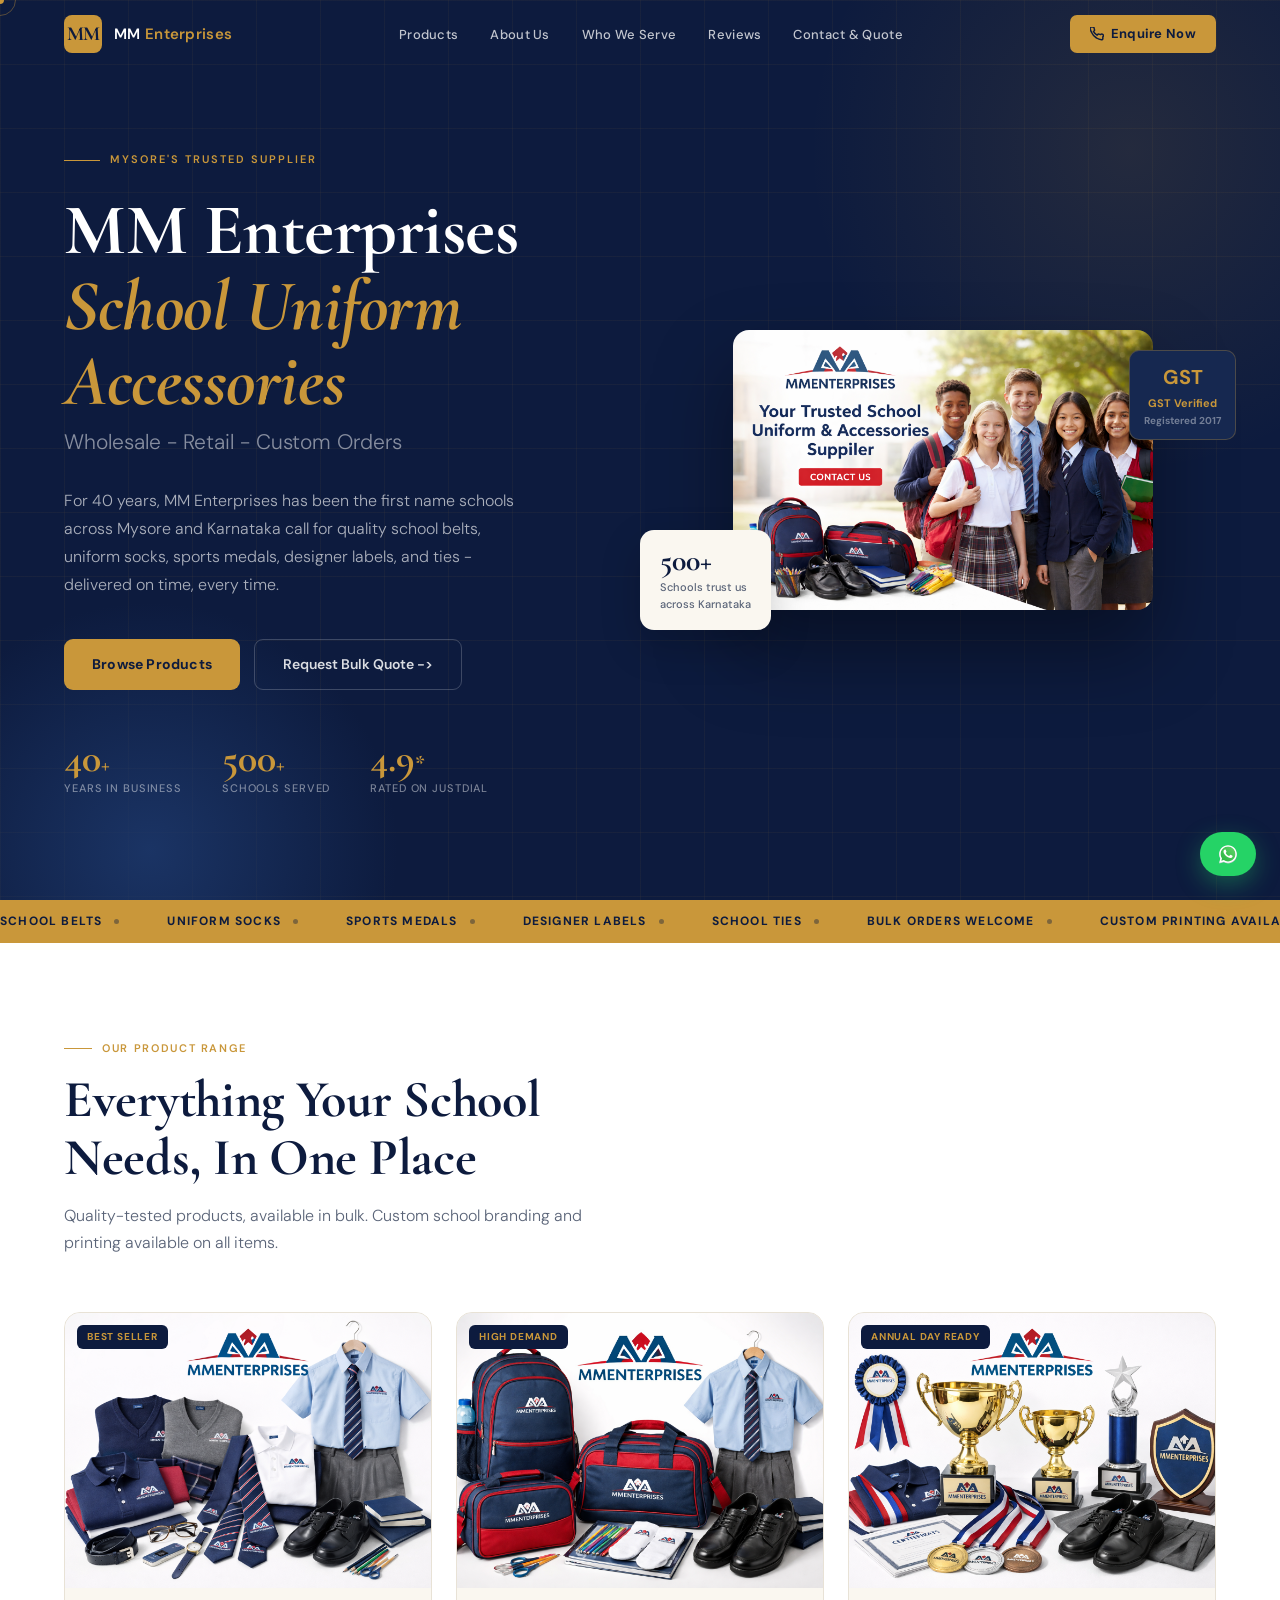
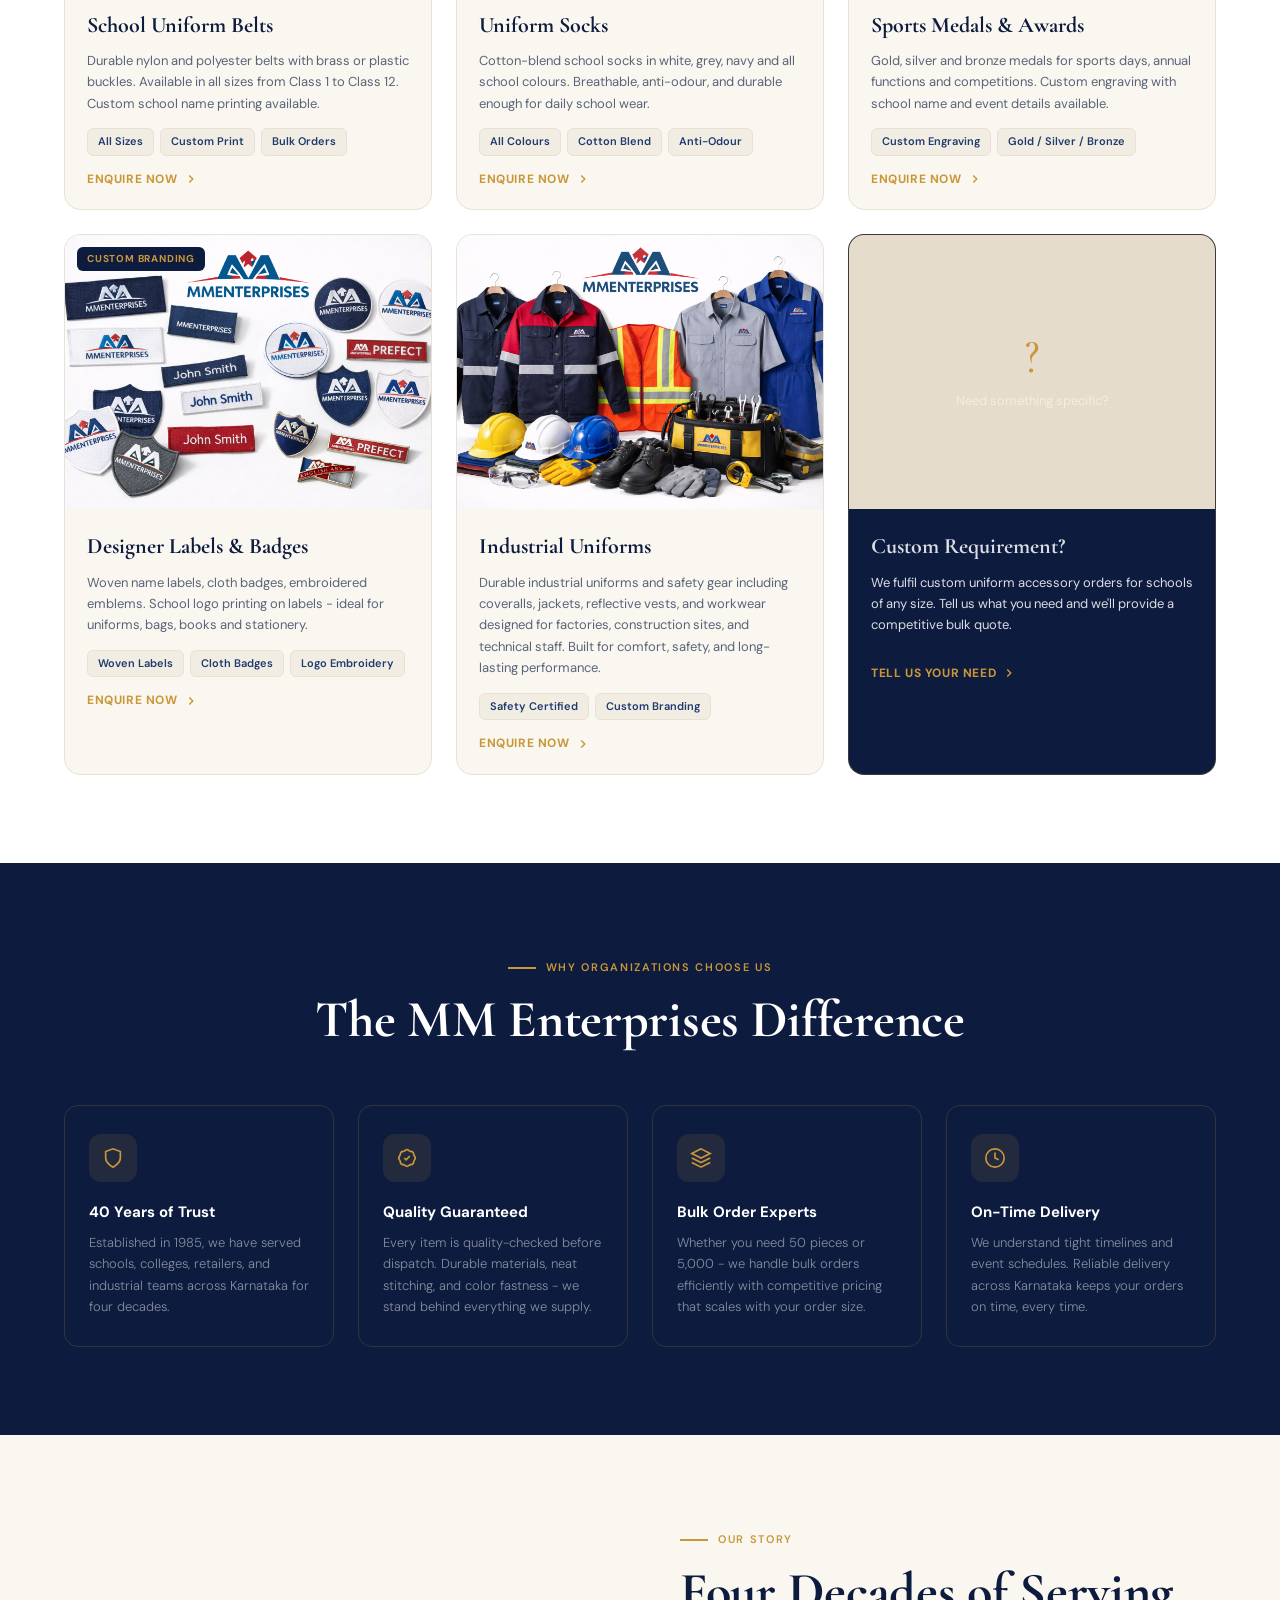
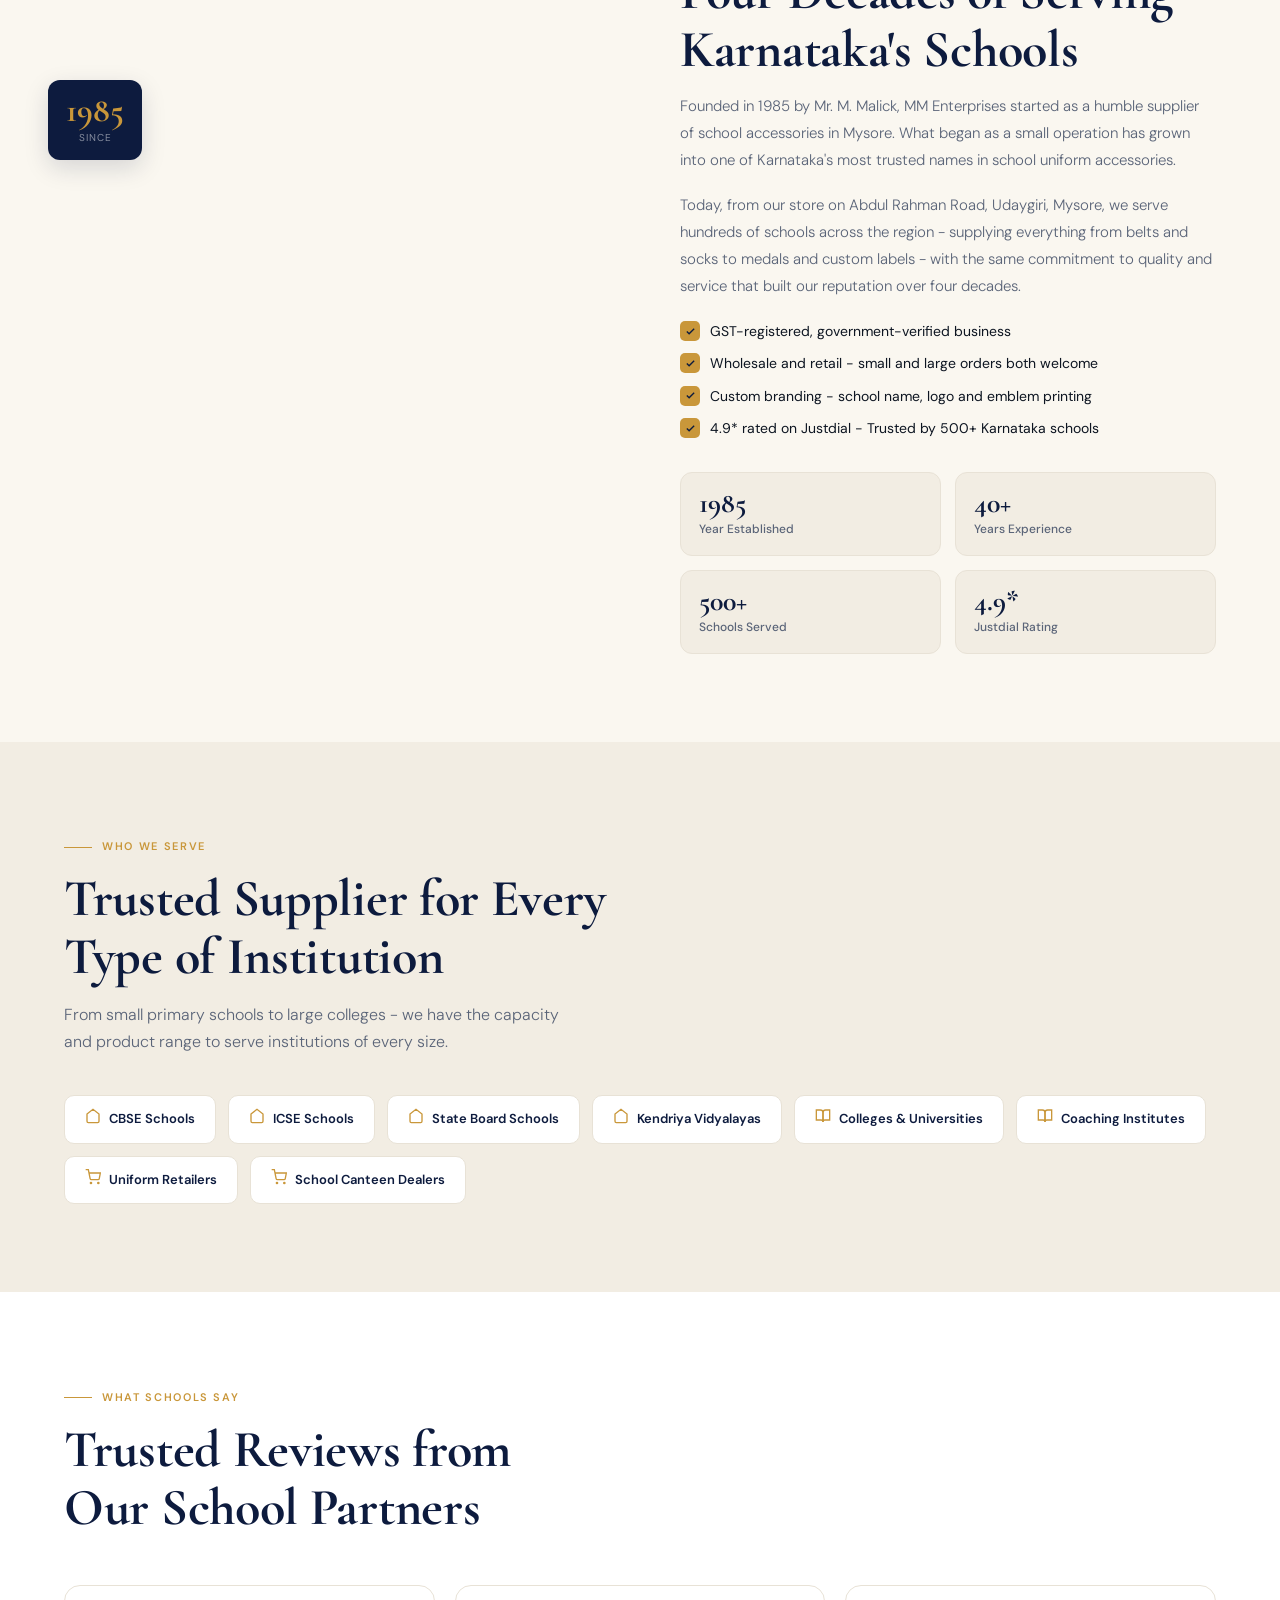
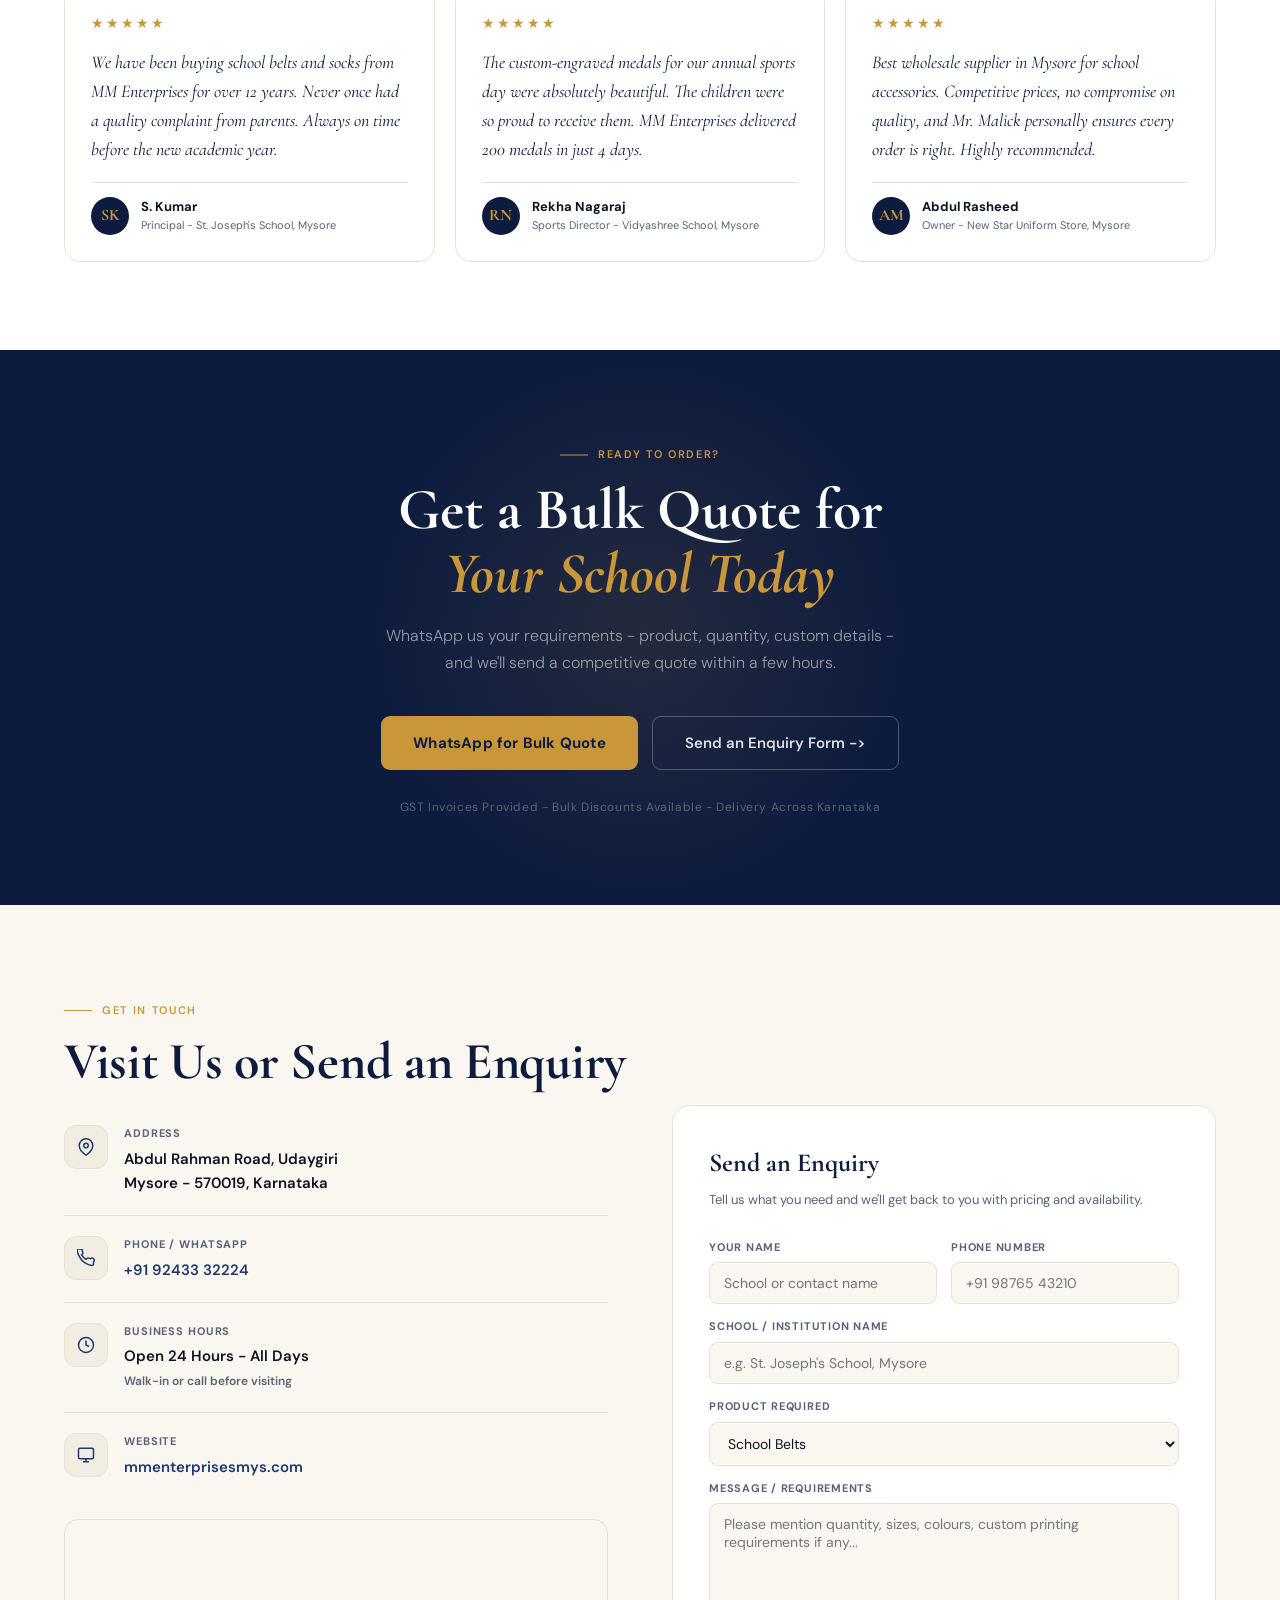
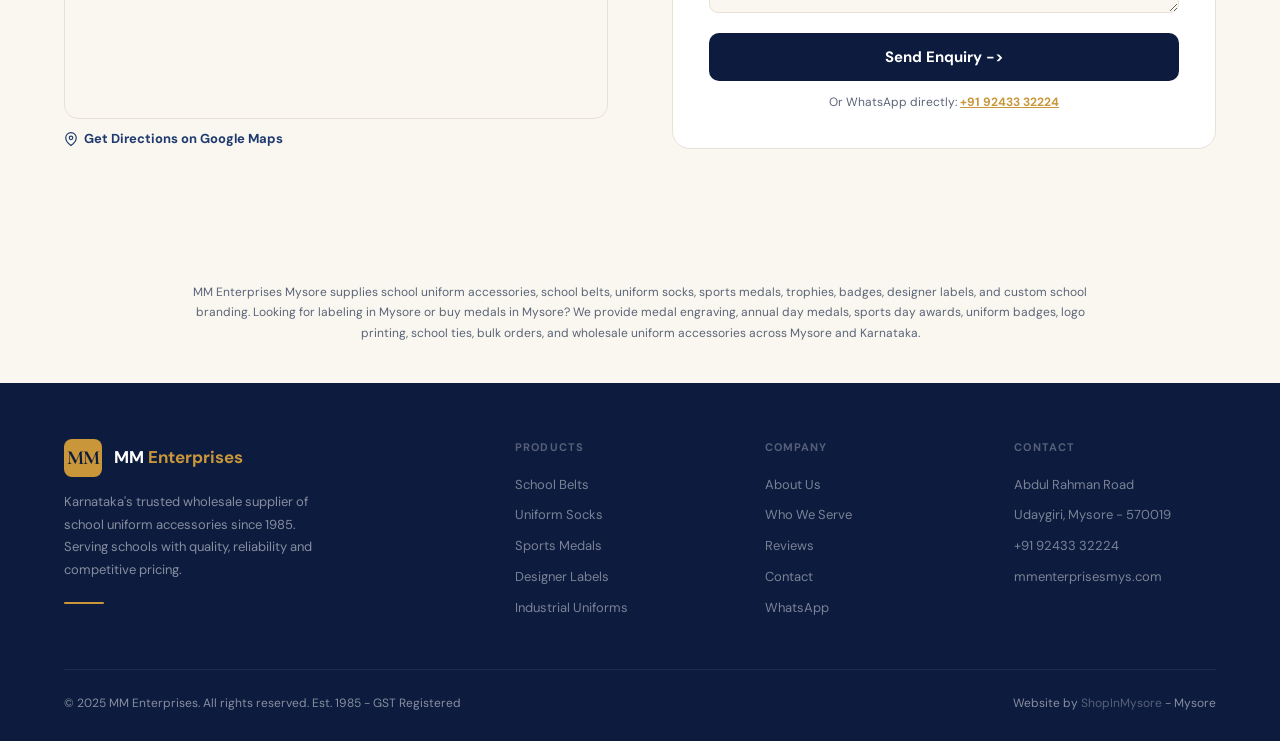
==== commit 36ea38ed: "Admin changes improvements" ====
--- a/index.html
+++ b/index.html
@@ -60,12 +60,18 @@
     <div id="mob-menu" class="mob-menu"></div>
 
     <a class="wa-float" id="wa-float" href="#" target="_blank" rel="noopener">
-      <svg viewBox="0 0 24 24" fill="currentColor">
-        <path
-          d="M17.472 14.382c-.297-.149-1.758-.867-2.03-.967-.273-.099-.471-.148-.67.15-.197.297-.767.966-.94 1.164-.173.199-.347.223-.644.075-.297-.15-1.255-.463-2.39-1.475-.883-.788-1.48-1.761-1.653-2.059-.173-.297-.018-.458.13-.606.134-.133.298-.347.446-.52.149-.174.198-.298.298-.497.099-.198.05-.371-.025-.52-.075-.149-.669-1.612-.916-2.207-.242-.579-.487-.5-.669-.51-.173-.008-.371-.01-.57-.01-.198 0-.52.074-.792.372-.272.297-1.04 1.016-1.04 2.479 0 1.462 1.065 2.875 1.213 3.074.149.198 2.096 3.2 5.077 4.487.709.306 1.262.489 1.694.625.712.227 1.36.195 1.871.118.571-.085 1.758-.719 2.006-1.413.248-.694.248-1.289.173-1.413z"
-        />
+      <svg viewBox="0 0 32 32" fill="none" xmlns="http://www.w3.org/2000/svg">
+        <path fill-rule="evenodd" clip-rule="evenodd" d="M16 31C23.732 31 30 24.732 30 17C30 9.26801 23.732 3 16 3C8.26801 3 2 9.26801 2 17C2 19.5109 2.661 21.8674 3.81847 23.905L2 31L9.31486 29.3038C11.3014 30.3854 13.5789 31 16 31ZM16 28.8462C22.5425 28.8462 27.8462 23.5425 27.8462 17C27.8462 10.4576 22.5425 5.15385 16 5.15385C9.45755 5.15385 4.15385 10.4576 4.15385 17C4.15385 19.5261 4.9445 21.8675 6.29184 23.7902L5.23077 27.7692L9.27993 26.7569C11.1894 28.0746 13.5046 28.8462 16 28.8462Z" fill="#BFC8D0"/>
+        <path d="M28 16C28 22.6274 22.6274 28 16 28C13.4722 28 11.1269 27.2184 9.19266 25.8837L5.09091 26.9091L6.16576 22.8784C4.80092 20.9307 4 18.5589 4 16C4 9.37258 9.37258 4 16 4C22.6274 4 28 9.37258 28 16Z" fill="url(#paint0_linear_87_7264)"/>
+        <path fill-rule="evenodd" clip-rule="evenodd" d="M16 30C23.732 30 30 23.732 30 16C30 8.26801 23.732 2 16 2C8.26801 2 2 8.26801 2 16C2 18.5109 2.661 20.8674 3.81847 22.905L2 30L9.31486 28.3038C11.3014 29.3854 13.5789 30 16 30ZM16 27.8462C22.5425 27.8462 27.8462 22.5425 27.8462 16C27.8462 9.45755 22.5425 4.15385 16 4.15385C9.45755 4.15385 4.15385 9.45755 4.15385 16C4.15385 18.5261 4.9445 20.8675 6.29184 22.7902L5.23077 26.7692L9.27993 25.7569C11.1894 27.0746 13.5046 27.8462 16 27.8462Z" fill="white"/>
+        <path d="M12.5 9.49989C12.1672 8.83131 11.6565 8.8905 11.1407 8.8905C10.2188 8.8905 8.78125 9.99478 8.78125 12.05C8.78125 13.7343 9.52345 15.578 12.0244 18.3361C14.438 20.9979 17.6094 22.3748 20.2422 22.3279C22.875 22.2811 23.4167 20.0154 23.4167 19.2503C23.4167 18.9112 23.2062 18.742 23.0613 18.696C22.1641 18.2654 20.5093 17.4631 20.1328 17.3124C19.7563 17.1617 19.5597 17.3656 19.4375 17.4765C19.0961 17.8018 18.4193 18.7608 18.1875 18.9765C17.9558 19.1922 17.6103 19.083 17.4665 19.0015C16.9374 18.7892 15.5029 18.1511 14.3595 17.0426C12.9453 15.6718 12.8623 15.2001 12.5959 14.7803C12.3828 14.4444 12.5392 14.2384 12.6172 14.1483C12.9219 13.7968 13.3426 13.254 13.5313 12.9843C13.7199 12.7145 13.5702 12.305 13.4803 12.05C13.0938 10.953 12.7663 10.0347 12.5 9.49989Z" fill="white"/>
+        <defs>
+          <linearGradient id="paint0_linear_87_7264" x1="26.5" y1="7" x2="4" y2="28" gradientUnits="userSpaceOnUse">
+            <stop stop-color="#5BD066"/>
+            <stop offset="1" stop-color="#27B43E"/>
+          </linearGradient>
+        </defs>
       </svg>
-      <span data-text="wa.label"></span>
     </a>
 
     <section class="hero" id="top">
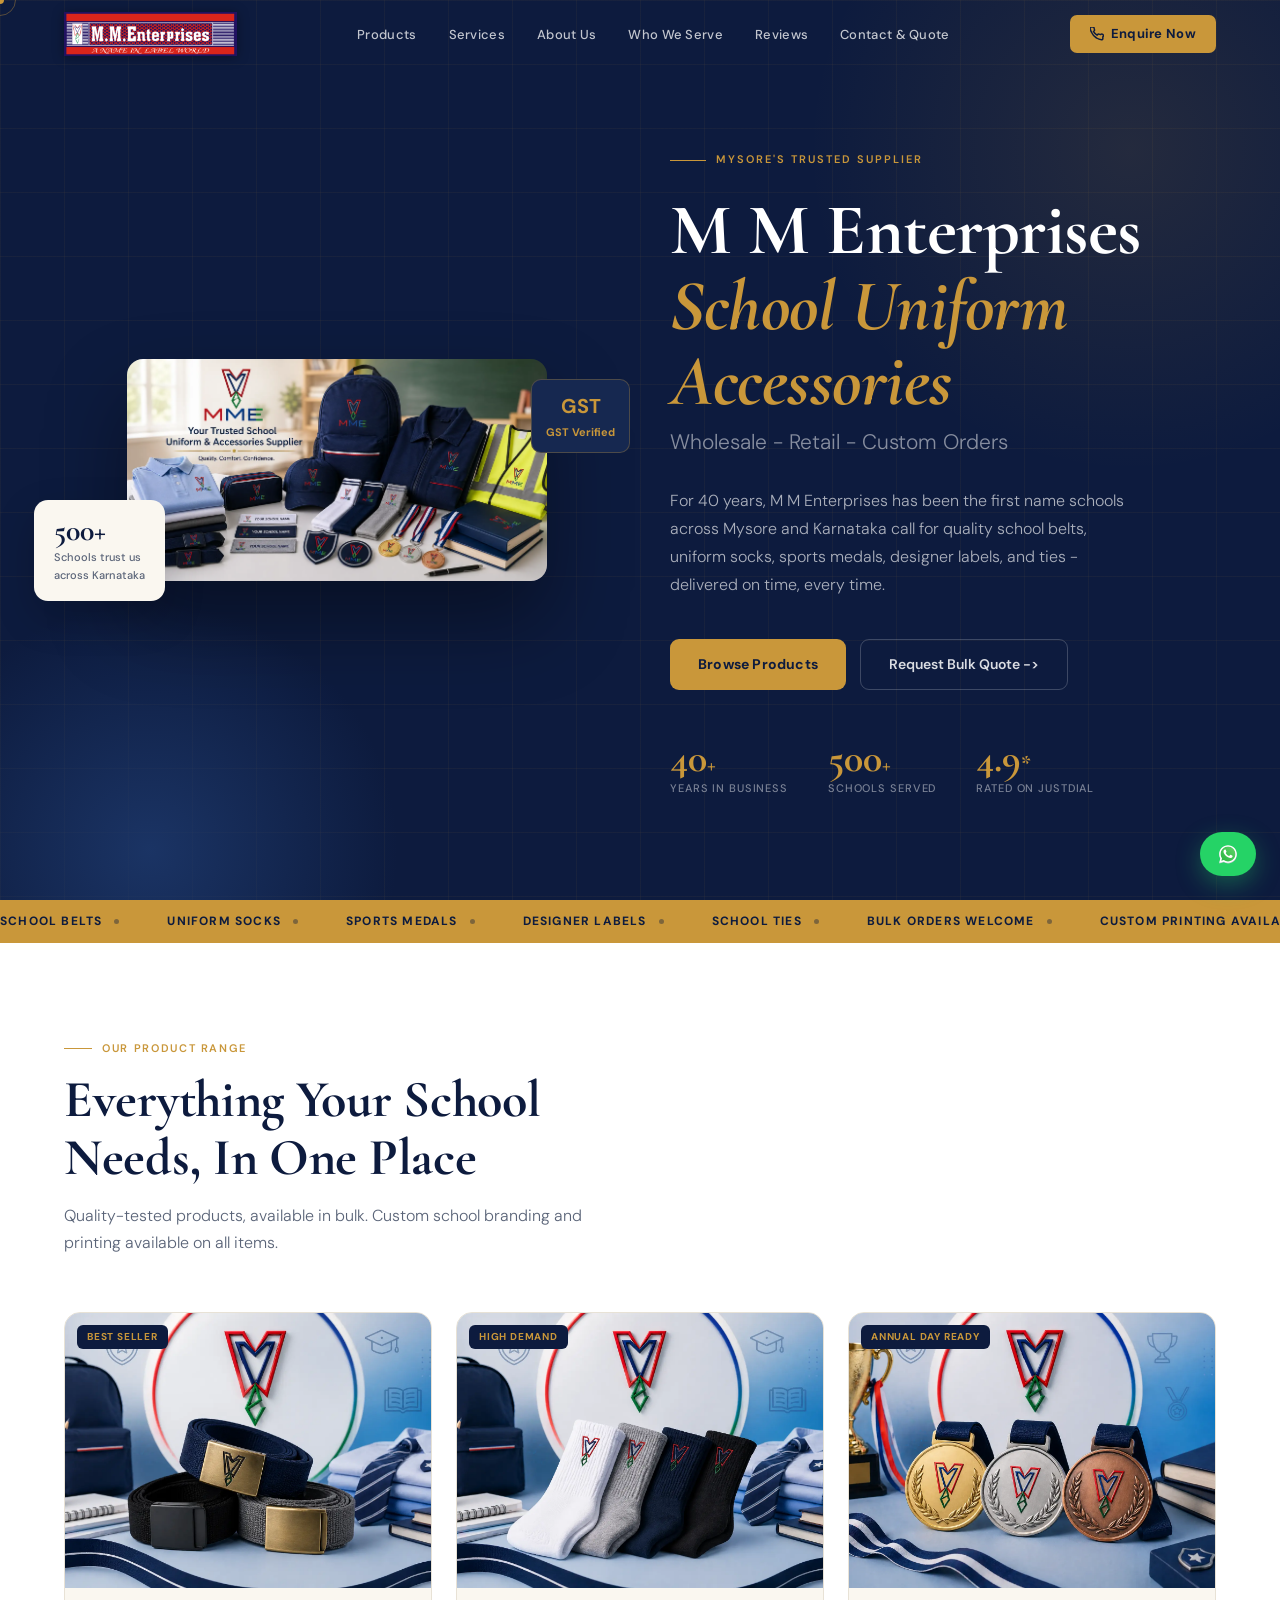
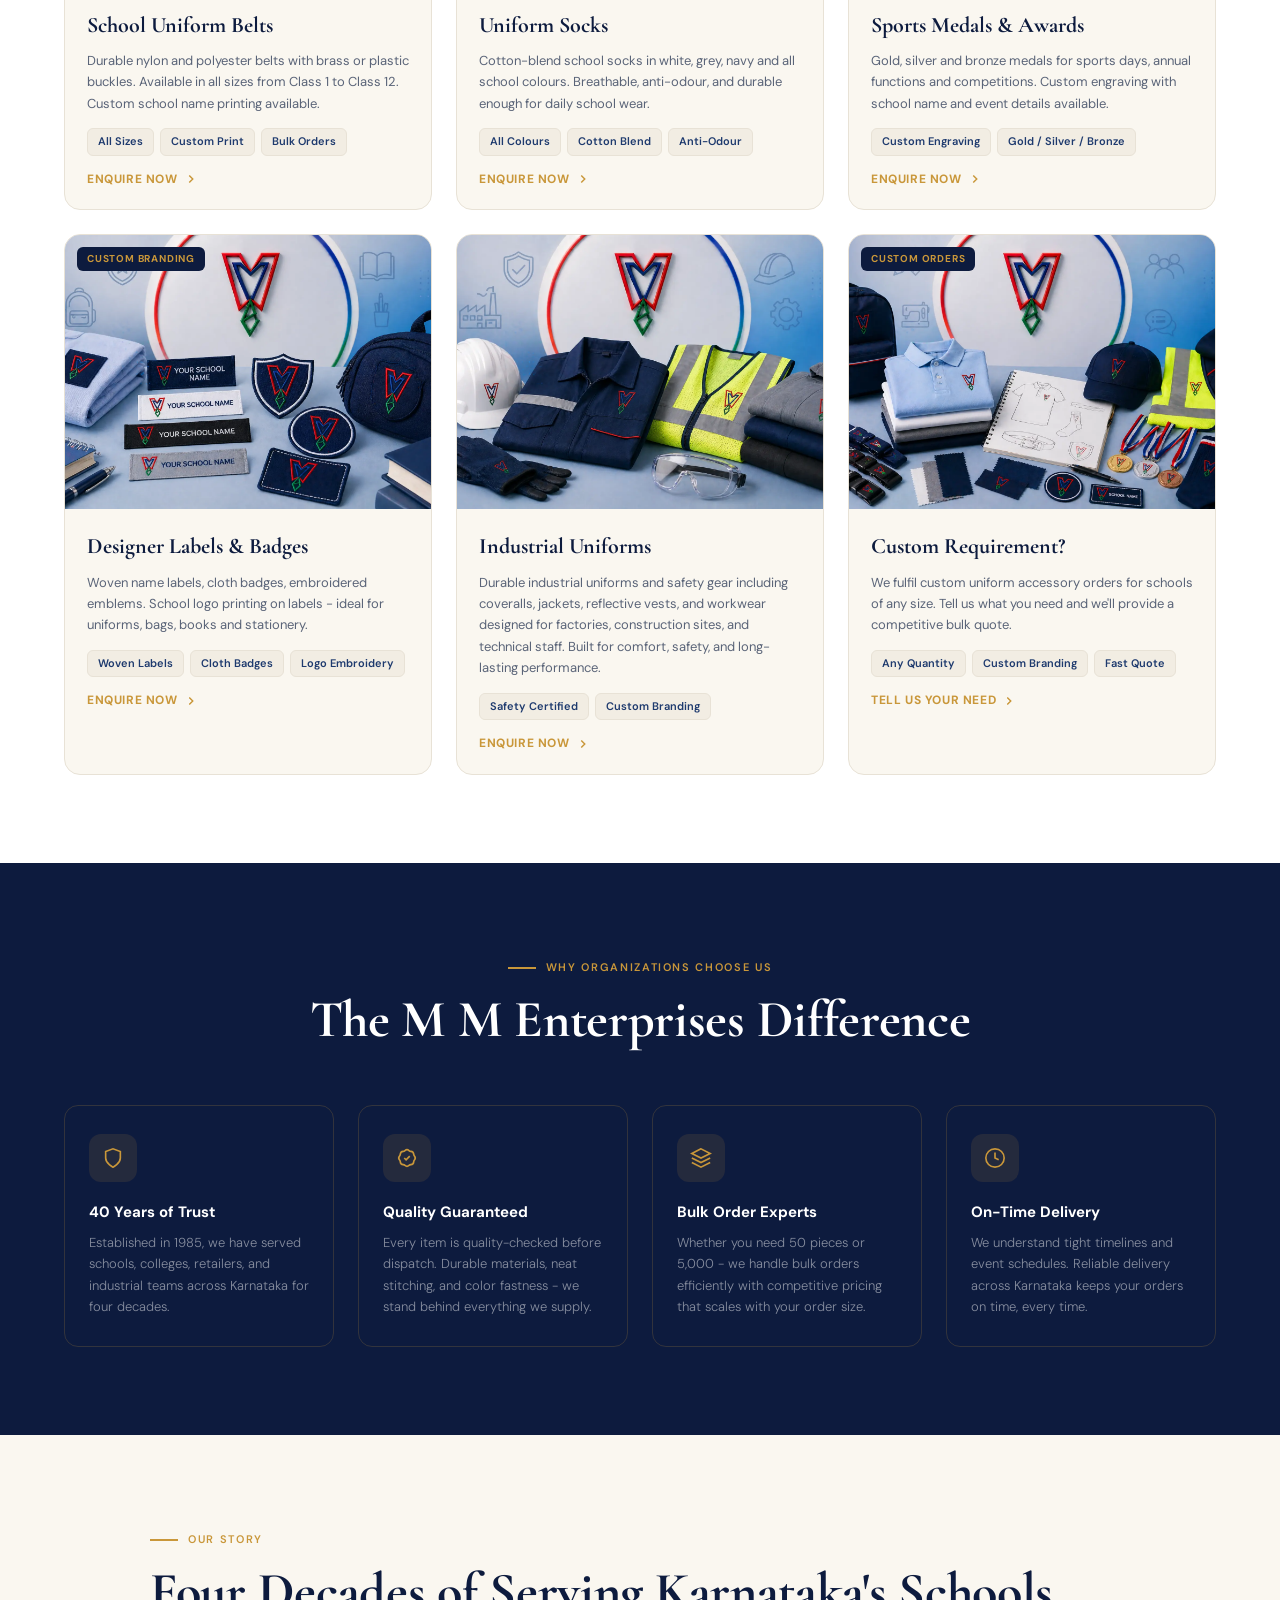
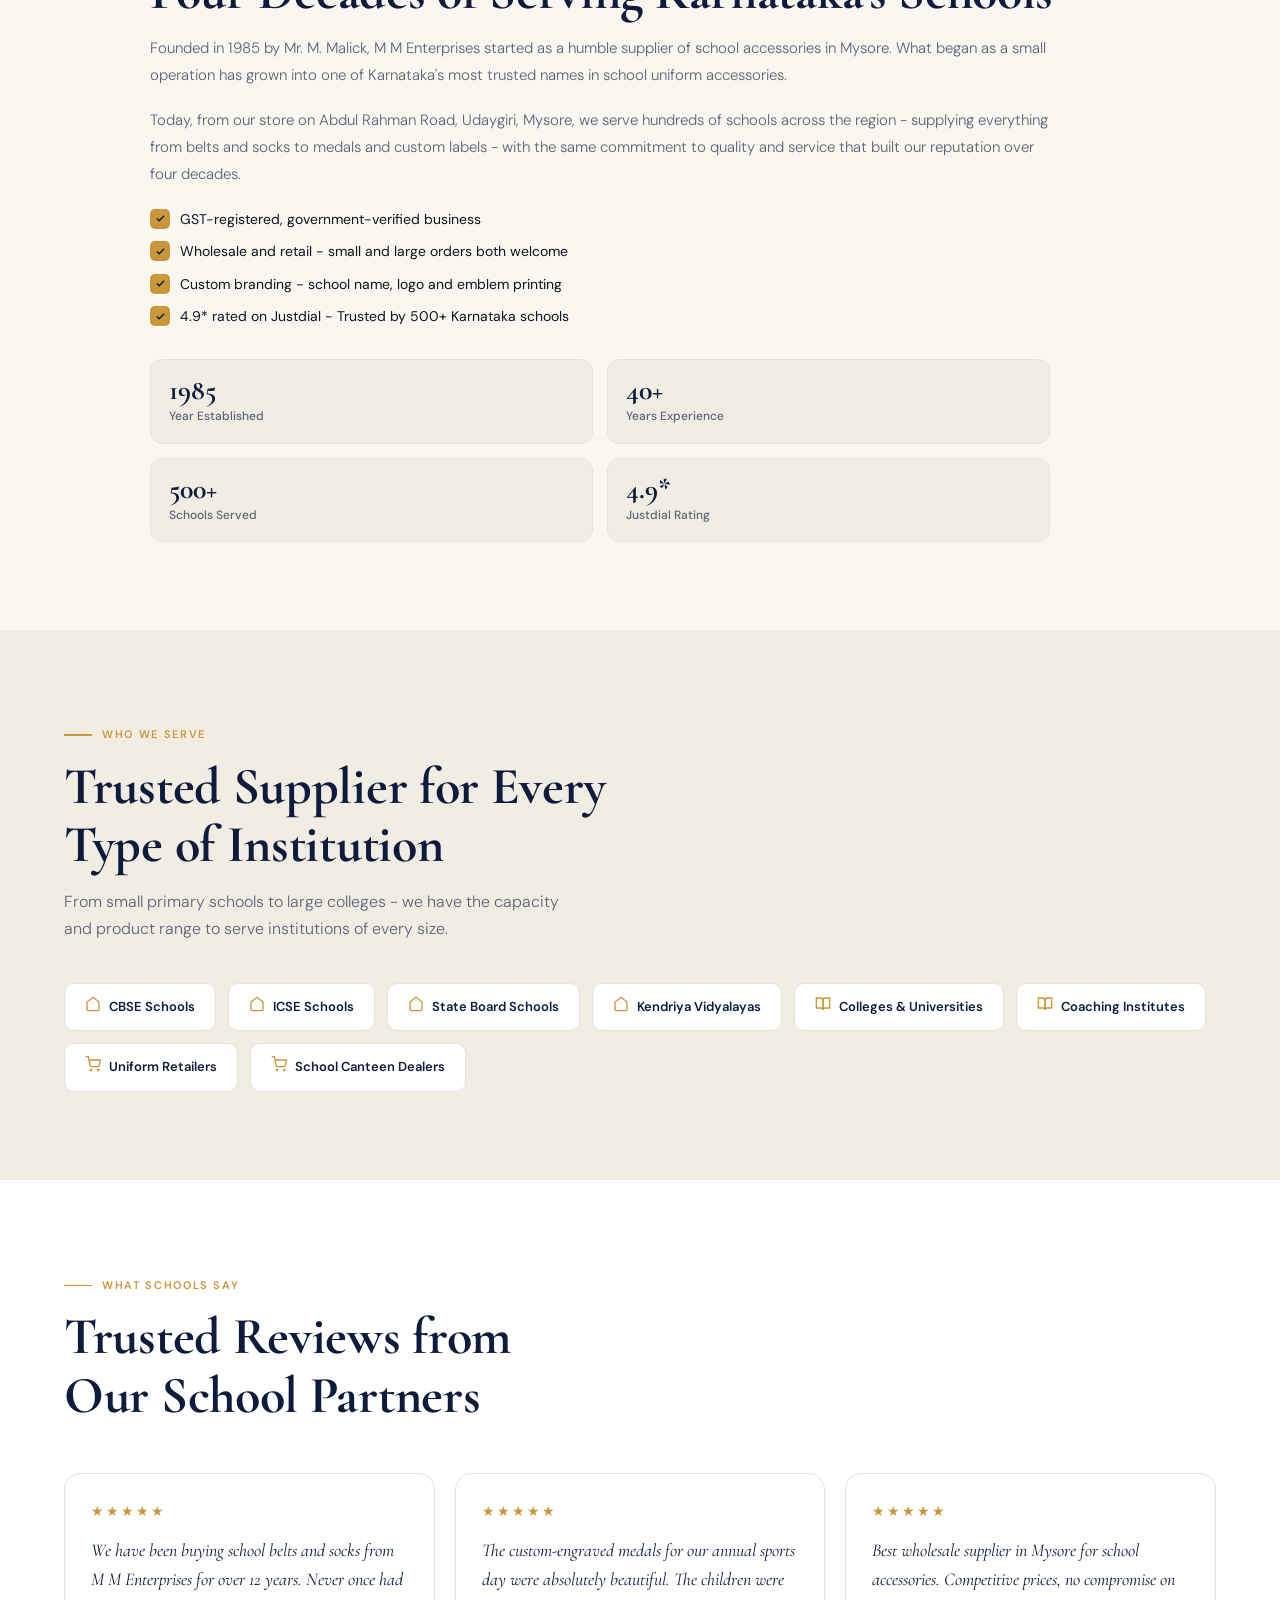
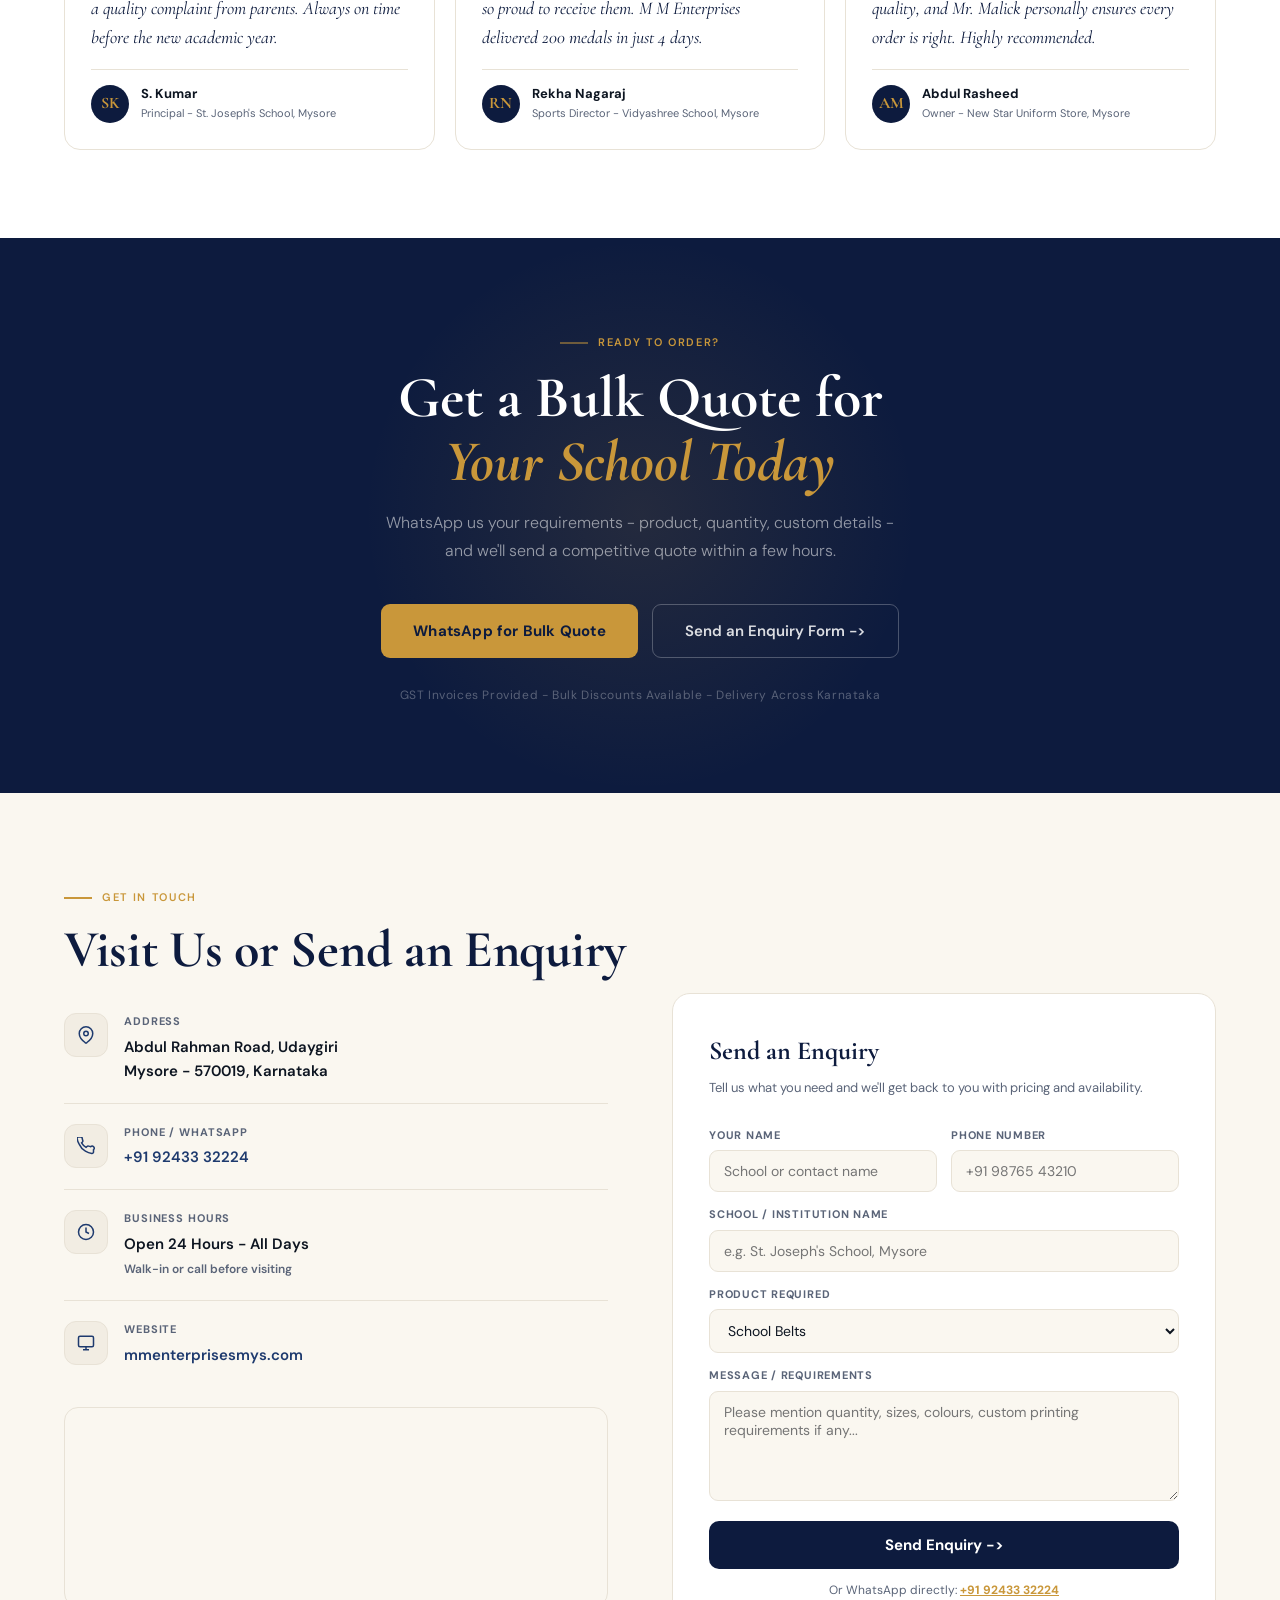
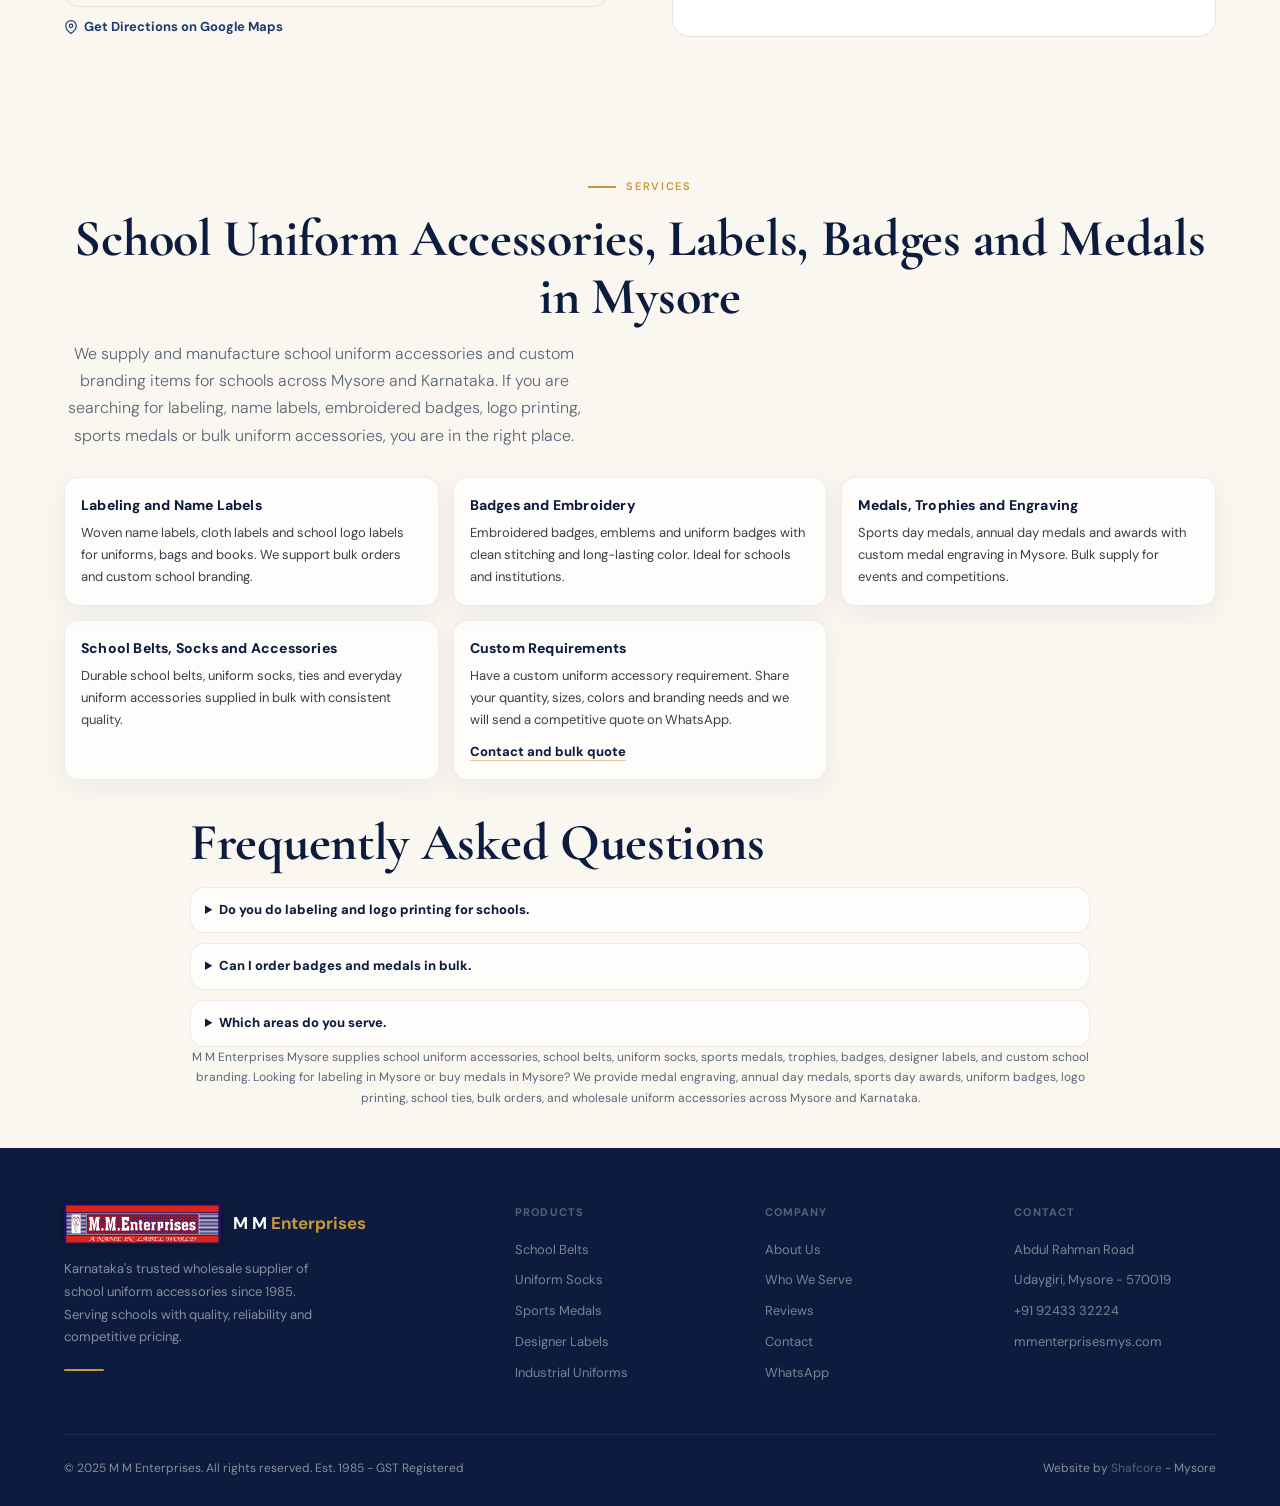
==== commit e438eb17: "Added new logos and images" ====
--- a/index.html
+++ b/index.html
@@ -3,30 +3,123 @@
   <head>
     <meta charset="UTF-8" />
     <meta name="viewport" content="width=device-width, initial-scale=1.0" />
-    <title id="meta-title">MM Enterprises - School Uniform Accessories Since 1985 | Mysore</title>
-    <meta id="meta-description" name="description" content="" />
+    <title id="meta-title">
+      M M Enterprises - School Uniform Accessories Since 1985 | Mysore
+    </title>
+    <meta
+      id="meta-description"
+      name="description"
+      content="M M Enterprises, Mysore - wholesale supplier of school belts, uniform socks, sports medals, designer labels, badges, and uniform accessories since 1985."
+    />
     <meta id="meta-keywords" name="keywords" content="" />
-    <meta id="meta-author" name="author" content="" />
-    <meta name="robots" content="index, follow, max-snippet:-1, max-image-preview:large, max-video-preview:-1" />
-    <meta name="googlebot" content="index, follow, max-snippet:-1, max-image-preview:large, max-video-preview:-1" />
+    <meta id="meta-author" name="author" content="M M Enterprises" />
+    <meta
+      name="robots"
+      content="index, follow, max-snippet:-1, max-image-preview:large, max-video-preview:-1"
+    />
+    <meta
+      name="googlebot"
+      content="index, follow, max-snippet:-1, max-image-preview:large, max-video-preview:-1"
+    />
     <meta name="theme-color" content="#0d1b3e" />
-    <link id="meta-canonical" rel="canonical" href="" />
-
-    <meta id="og-title" property="og:title" content="" />
-    <meta id="og-description" property="og:description" content="" />
+    <link rel="icon" href="favicon.ico" sizes="any" />
+    <link rel="icon" type="image/png" sizes="48x48" href="assets/favicon-48.png" />
+    <link rel="icon" type="image/png" sizes="32x32" href="assets/favicon-32.png" />
+    <link rel="icon" type="image/png" sizes="16x16" href="assets/favicon-16.png" />
+    <link rel="icon" type="image/png" sizes="192x192" href="assets/favicon-192.png" />
+    <link rel="apple-touch-icon" sizes="180x180" href="assets/favicon-180.png" />
+    <link id="meta-canonical" rel="canonical" href="https://mmenterprisesmys.com/" />
+
+    <meta
+      id="og-title"
+      property="og:title"
+      content="M M Enterprises - School Uniform Accessories Since 1985 | Mysore"
+    />
+    <meta
+      id="og-description"
+      property="og:description"
+      content="M M Enterprises, Mysore - wholesale supplier of school belts, uniform socks, sports medals, designer labels, badges, and uniform accessories since 1985."
+    />
     <meta id="og-type" property="og:type" content="website" />
-    <meta id="og-url" property="og:url" content="" />
-    <meta id="og-image" property="og:image" content="" />
-    <meta id="og-site-name" property="og:site_name" content="" />
+    <meta id="og-url" property="og:url" content="https://mmenterprisesmys.com/" />
+    <meta id="og-image" property="og:image" content="https://mmenterprisesmys.com/assets/MME_logo.png" />
+    <meta property="og:image:secure_url" content="https://mmenterprisesmys.com/assets/MME_logo.png" />
+    <meta property="og:image:type" content="image/png" />
+    <meta property="og:image:width" content="598" />
+    <meta property="og:image:height" content="152" />
+    <meta property="og:image:alt" content="M M Enterprises logo" />
+    <meta id="og-site-name" property="og:site_name" content="M M Enterprises" />
     <meta id="og-locale" property="og:locale" content="en_IN" />
 
     <meta id="twitter-card" name="twitter:card" content="summary_large_image" />
-    <meta id="twitter-title" name="twitter:title" content="" />
-    <meta id="twitter-description" name="twitter:description" content="" />
-    <meta id="twitter-image" name="twitter:image" content="" />
-    <meta id="twitter-site" name="twitter:site" content="" />
-
-    <script id="structured-data" type="application/ld+json"></script>
+    <meta
+      id="twitter-title"
+      name="twitter:title"
+      content="M M Enterprises - School Uniform Accessories Since 1985 | Mysore"
+    />
+    <meta
+      id="twitter-description"
+      name="twitter:description"
+      content="M M Enterprises, Mysore - wholesale supplier of school belts, uniform socks, sports medals, designer labels, badges, and uniform accessories since 1985."
+    />
+    <meta id="twitter-image" name="twitter:image" content="https://mmenterprisesmys.com/assets/MME_logo.png" />
+    <meta id="twitter-site" name="twitter:site" content="@mmenterprises" />
+
+    <script id="structured-data" type="application/ld+json">
+      {
+        "@context": "https://schema.org",
+        "@type": "LocalBusiness",
+        "name": "M M Enterprises",
+        "description": "M M Enterprises, Mysore - wholesale supplier of school belts, uniform socks, sports medals, designer labels, badges, and uniform accessories since 1985. Serving schools across Karnataka with bulk orders and custom branding.",
+        "url": "https://mmenterprisesmys.com/",
+        "image": "https://mmenterprisesmys.com/assets/MME_logo.png",
+        "logo": "https://mmenterprisesmys.com/assets/MME_logo.png",
+        "telephone": "+91 92433 32224",
+        "address": {
+          "@type": "PostalAddress",
+          "streetAddress": "Abdul Rahman Road, Udaygiri",
+          "addressLocality": "Mysore",
+          "addressRegion": "Karnataka",
+          "postalCode": "570019",
+          "addressCountry": "IN"
+        },
+        "areaServed": ["Mysore", "Karnataka"],
+        "foundingDate": "1985",
+        "sameAs": ["https://mmenterprisesmys.com"]
+      }
+    </script>
+    <script id="faq-structured-data" type="application/ld+json">
+      {
+        "@context": "https://schema.org",
+        "@type": "FAQPage",
+        "mainEntity": [
+          {
+            "@type": "Question",
+            "name": "Do you do labeling and logo printing for schools?",
+            "acceptedAnswer": {
+              "@type": "Answer",
+              "text": "Yes. We do woven name labels, uniform labels, designer labels and school logo printing for bulk school requirements in Mysore."
+            }
+          },
+          {
+            "@type": "Question",
+            "name": "Can I order badges and medals in bulk?",
+            "acceptedAnswer": {
+              "@type": "Answer",
+              "text": "Yes. We supply embroidered badges, uniform badges, sports medals and awards in bulk. Custom engraving is available for medals."
+            }
+          },
+          {
+            "@type": "Question",
+            "name": "Which areas do you serve?",
+            "acceptedAnswer": {
+              "@type": "Answer",
+              "text": "We serve Mysore and schools across Karnataka with wholesale supply and custom orders."
+            }
+          }
+        ]
+      }
+    </script>
     <link rel="preconnect" href="https://fonts.googleapis.com" />
     <link
       href="https://fonts.googleapis.com/css2?family=Cormorant+Garamond:ital,wght@0,600;0,700;1,600&family=DM+Sans:wght@300;400;500;600&display=swap"
@@ -40,18 +133,36 @@
     <div class="progress-bar" id="pb"></div>
 
     <nav id="nav">
-      <a class="nav-logo" href="#top">
-        <div class="nav-logo-mark" data-text="brand.mark"></div>
-        <div class="nav-brand" data-html="brand.nameHtml"></div>
+      <a class="nav-logo" href="#top" aria-label="M M Enterprises home">
+        <div class="nav-logo-mark">
+          <img
+            class="nav-logo-img"
+            src="assets/MME_logo.png"
+            alt="M M Enterprises logo"
+          />
+        </div>
       </a>
       <ul class="nav-links" id="nav-links"></ul>
       <a class="nav-enquire" id="nav-cta" href="#">
-        <svg viewBox="0 0 24 24" fill="none" stroke="currentColor" stroke-width="2.5">
-          <path d="M22 16.92v3a2 2 0 01-2.18 2 19.79 19.79 0 01-8.63-3.07A19.5 19.5 0 013.07 9.81a19.79 19.79 0 01-3.07-8.68A2 2 0 012 0h3a2 2 0 012 1.72c.127.96.361 1.903.7 2.81a2 2 0 01-.45 2.11L6.09 7.91a16 16 0 006 6l1.27-1.27a2 2 0 012.11-.45c.907.339 1.85.573 2.81.7A2 2 0 0122 16.92z" />
+        <svg
+          viewBox="0 0 24 24"
+          fill="none"
+          stroke="currentColor"
+          stroke-width="2.5"
+        >
+          <path
+            d="M22 16.92v3a2 2 0 01-2.18 2 19.79 19.79 0 01-8.63-3.07A19.5 19.5 0 013.07 9.81a19.79 19.79 0 01-3.07-8.68A2 2 0 012 0h3a2 2 0 012 1.72c.127.96.361 1.903.7 2.81a2 2 0 01-.45 2.11L6.09 7.91a16 16 0 006 6l1.27-1.27a2 2 0 012.11-.45c.907.339 1.85.573 2.81.7A2 2 0 0122 16.92z"
+          />
         </svg>
         <span data-text="nav.cta.label"></span>
       </a>
-      <div class="nav-ham" id="ham" aria-label="Open menu" role="button" tabindex="0">
+      <div
+        class="nav-ham"
+        id="ham"
+        aria-label="Open menu"
+        role="button"
+        tabindex="0"
+      >
         <span></span>
         <span></span>
         <span></span>
@@ -61,14 +172,37 @@
 
     <a class="wa-float" id="wa-float" href="#" target="_blank" rel="noopener">
       <svg viewBox="0 0 32 32" fill="none" xmlns="http://www.w3.org/2000/svg">
-        <path fill-rule="evenodd" clip-rule="evenodd" d="M16 31C23.732 31 30 24.732 30 17C30 9.26801 23.732 3 16 3C8.26801 3 2 9.26801 2 17C2 19.5109 2.661 21.8674 3.81847 23.905L2 31L9.31486 29.3038C11.3014 30.3854 13.5789 31 16 31ZM16 28.8462C22.5425 28.8462 27.8462 23.5425 27.8462 17C27.8462 10.4576 22.5425 5.15385 16 5.15385C9.45755 5.15385 4.15385 10.4576 4.15385 17C4.15385 19.5261 4.9445 21.8675 6.29184 23.7902L5.23077 27.7692L9.27993 26.7569C11.1894 28.0746 13.5046 28.8462 16 28.8462Z" fill="#BFC8D0"/>
-        <path d="M28 16C28 22.6274 22.6274 28 16 28C13.4722 28 11.1269 27.2184 9.19266 25.8837L5.09091 26.9091L6.16576 22.8784C4.80092 20.9307 4 18.5589 4 16C4 9.37258 9.37258 4 16 4C22.6274 4 28 9.37258 28 16Z" fill="url(#paint0_linear_87_7264)"/>
-        <path fill-rule="evenodd" clip-rule="evenodd" d="M16 30C23.732 30 30 23.732 30 16C30 8.26801 23.732 2 16 2C8.26801 2 2 8.26801 2 16C2 18.5109 2.661 20.8674 3.81847 22.905L2 30L9.31486 28.3038C11.3014 29.3854 13.5789 30 16 30ZM16 27.8462C22.5425 27.8462 27.8462 22.5425 27.8462 16C27.8462 9.45755 22.5425 4.15385 16 4.15385C9.45755 4.15385 4.15385 9.45755 4.15385 16C4.15385 18.5261 4.9445 20.8675 6.29184 22.7902L5.23077 26.7692L9.27993 25.7569C11.1894 27.0746 13.5046 27.8462 16 27.8462Z" fill="white"/>
-        <path d="M12.5 9.49989C12.1672 8.83131 11.6565 8.8905 11.1407 8.8905C10.2188 8.8905 8.78125 9.99478 8.78125 12.05C8.78125 13.7343 9.52345 15.578 12.0244 18.3361C14.438 20.9979 17.6094 22.3748 20.2422 22.3279C22.875 22.2811 23.4167 20.0154 23.4167 19.2503C23.4167 18.9112 23.2062 18.742 23.0613 18.696C22.1641 18.2654 20.5093 17.4631 20.1328 17.3124C19.7563 17.1617 19.5597 17.3656 19.4375 17.4765C19.0961 17.8018 18.4193 18.7608 18.1875 18.9765C17.9558 19.1922 17.6103 19.083 17.4665 19.0015C16.9374 18.7892 15.5029 18.1511 14.3595 17.0426C12.9453 15.6718 12.8623 15.2001 12.5959 14.7803C12.3828 14.4444 12.5392 14.2384 12.6172 14.1483C12.9219 13.7968 13.3426 13.254 13.5313 12.9843C13.7199 12.7145 13.5702 12.305 13.4803 12.05C13.0938 10.953 12.7663 10.0347 12.5 9.49989Z" fill="white"/>
+        <path
+          fill-rule="evenodd"
+          clip-rule="evenodd"
+          d="M16 31C23.732 31 30 24.732 30 17C30 9.26801 23.732 3 16 3C8.26801 3 2 9.26801 2 17C2 19.5109 2.661 21.8674 3.81847 23.905L2 31L9.31486 29.3038C11.3014 30.3854 13.5789 31 16 31ZM16 28.8462C22.5425 28.8462 27.8462 23.5425 27.8462 17C27.8462 10.4576 22.5425 5.15385 16 5.15385C9.45755 5.15385 4.15385 10.4576 4.15385 17C4.15385 19.5261 4.9445 21.8675 6.29184 23.7902L5.23077 27.7692L9.27993 26.7569C11.1894 28.0746 13.5046 28.8462 16 28.8462Z"
+          fill="#BFC8D0"
+        />
+        <path
+          d="M28 16C28 22.6274 22.6274 28 16 28C13.4722 28 11.1269 27.2184 9.19266 25.8837L5.09091 26.9091L6.16576 22.8784C4.80092 20.9307 4 18.5589 4 16C4 9.37258 9.37258 4 16 4C22.6274 4 28 9.37258 28 16Z"
+          fill="url(#paint0_linear_87_7264)"
+        />
+        <path
+          fill-rule="evenodd"
+          clip-rule="evenodd"
+          d="M16 30C23.732 30 30 23.732 30 16C30 8.26801 23.732 2 16 2C8.26801 2 2 8.26801 2 16C2 18.5109 2.661 20.8674 3.81847 22.905L2 30L9.31486 28.3038C11.3014 29.3854 13.5789 30 16 30ZM16 27.8462C22.5425 27.8462 27.8462 22.5425 27.8462 16C27.8462 9.45755 22.5425 4.15385 16 4.15385C9.45755 4.15385 4.15385 9.45755 4.15385 16C4.15385 18.5261 4.9445 20.8675 6.29184 22.7902L5.23077 26.7692L9.27993 25.7569C11.1894 27.0746 13.5046 27.8462 16 27.8462Z"
+          fill="white"
+        />
+        <path
+          d="M12.5 9.49989C12.1672 8.83131 11.6565 8.8905 11.1407 8.8905C10.2188 8.8905 8.78125 9.99478 8.78125 12.05C8.78125 13.7343 9.52345 15.578 12.0244 18.3361C14.438 20.9979 17.6094 22.3748 20.2422 22.3279C22.875 22.2811 23.4167 20.0154 23.4167 19.2503C23.4167 18.9112 23.2062 18.742 23.0613 18.696C22.1641 18.2654 20.5093 17.4631 20.1328 17.3124C19.7563 17.1617 19.5597 17.3656 19.4375 17.4765C19.0961 17.8018 18.4193 18.7608 18.1875 18.9765C17.9558 19.1922 17.6103 19.083 17.4665 19.0015C16.9374 18.7892 15.5029 18.1511 14.3595 17.0426C12.9453 15.6718 12.8623 15.2001 12.5959 14.7803C12.3828 14.4444 12.5392 14.2384 12.6172 14.1483C12.9219 13.7968 13.3426 13.254 13.5313 12.9843C13.7199 12.7145 13.5702 12.305 13.4803 12.05C13.0938 10.953 12.7663 10.0347 12.5 9.49989Z"
+          fill="white"
+        />
         <defs>
-          <linearGradient id="paint0_linear_87_7264" x1="26.5" y1="7" x2="4" y2="28" gradientUnits="userSpaceOnUse">
-            <stop stop-color="#5BD066"/>
-            <stop offset="1" stop-color="#27B43E"/>
+          <linearGradient
+            id="paint0_linear_87_7264"
+            x1="26.5"
+            y1="7"
+            x2="4"
+            y2="28"
+            gradientUnits="userSpaceOnUse"
+          >
+            <stop stop-color="#5BD066" />
+            <stop offset="1" stop-color="#27B43E" />
           </linearGradient>
         </defs>
       </svg>
@@ -80,18 +214,6 @@
       <div class="hero-glow2"></div>
 
       <div class="hero-inner">
-        <div>
-          <div class="hero-eyebrow fade">
-            <div class="eyebrow-line"></div>
-            <span class="eyebrow-text" data-text="hero.eyebrow"></span>
-          </div>
-          <h1 class="hero-h1 fade" data-html="hero.titleHtml"></h1>
-          <p class="hero-sub-h fade" data-text="hero.subtitle"></p>
-          <p class="hero-desc fade" data-text="hero.description"></p>
-          <div class="hero-actions fade" id="hero-actions"></div>
-          <div class="hero-stats fade" id="hero-stats"></div>
-        </div>
-
         <div class="hero-right">
           <img class="hero-img-main" id="hero-image" src="" alt="" />
           <div class="hero-card-float" id="hero-card">
@@ -104,6 +226,25 @@
             <div class="hero-badge-sub" data-text="hero.badge.subtitle"></div>
           </div>
         </div>
+
+        <div>
+          <div class="hero-eyebrow fade">
+            <div class="eyebrow-line"></div>
+            <span class="eyebrow-text" data-text="hero.eyebrow">Mysore's Trusted Supplier</span>
+          </div>
+          <h1 class="hero-h1 fade" data-html="hero.titleHtml">
+            M M Enterprises<br /><em>School Uniform Accessories</em>
+          </h1>
+          <p class="hero-sub-h fade" data-text="hero.subtitle">
+            Wholesale - Retail - Custom Orders
+          </p>
+          <p class="hero-desc fade" data-text="hero.description">
+            School belts, uniform socks, sports medals, designer labels, badges and
+            custom school branding. Bulk orders for schools across Mysore and Karnataka.
+          </p>
+          <div class="hero-actions fade" id="hero-actions"></div>
+          <div class="hero-stats fade" id="hero-stats"></div>
+        </div>
       </div>
     </section>
 
@@ -116,10 +257,15 @@
         <div class="fade">
           <div class="sec-eyebrow">
             <div class="sec-eyebrow-line"></div>
-            <span class="sec-eyebrow-text" data-text="products.eyebrow"></span>
-          </div>
-          <h2 class="sec-title" data-html="products.titleHtml"></h2>
-          <p class="sec-sub" data-text="products.subtitle"></p>
+            <span class="sec-eyebrow-text" data-text="products.eyebrow">Our Product Range</span>
+          </div>
+          <h2 class="sec-title" data-html="products.titleHtml">
+            Everything Your School<br />Needs, In One Place
+          </h2>
+          <p class="sec-sub" data-text="products.subtitle">
+            Quality-tested products, available in bulk. Custom school branding and
+            printing available on all items.
+          </p>
         </div>
 
         <div class="products-grid" id="products-grid"></div>
@@ -142,17 +288,6 @@
     <section id="about">
       <div class="sec-inner">
         <div class="about-grid">
-          <div class="about-img-wrap fade">
-            <div class="about-img-stack">
-              <img class="about-img-main" id="about-image-main" src="" alt="" />
-              <img class="about-img-accent" id="about-image-accent" src="" alt="" />
-              <div class="about-year-badge">
-                <div class="year" data-text="about.badge.year"></div>
-                <div class="since" data-text="about.badge.label"></div>
-              </div>
-            </div>
-          </div>
-
           <div>
             <div class="sec-eyebrow fade">
               <div class="sec-eyebrow-line"></div>
@@ -188,7 +323,10 @@
         <div class="fade">
           <div class="sec-eyebrow">
             <div class="sec-eyebrow-line"></div>
-            <span class="sec-eyebrow-text" data-text="testimonials.eyebrow"></span>
+            <span
+              class="sec-eyebrow-text"
+              data-text="testimonials.eyebrow"
+            ></span>
           </div>
           <h2 class="sec-title" data-html="testimonials.titleHtml"></h2>
         </div>
@@ -230,7 +368,7 @@
                 loading="lazy"
                 referrerpolicy="no-referrer-when-downgrade"
                 src=""
-                title="MM Enterprises location"
+                title="M M Enterprises location"
               ></iframe>
             </div>
             <a
@@ -261,7 +399,10 @@
             <form id="enquiry-form">
               <div class="form-row">
                 <div class="form-group">
-                  <label class="form-label" data-text="contact.form.nameLabel"></label>
+                  <label
+                    class="form-label"
+                    data-text="contact.form.nameLabel"
+                  ></label>
                   <input
                     class="form-input"
                     type="text"
@@ -270,7 +411,10 @@
                   />
                 </div>
                 <div class="form-group">
-                  <label class="form-label" data-text="contact.form.phoneLabel"></label>
+                  <label
+                    class="form-label"
+                    data-text="contact.form.phoneLabel"
+                  ></label>
                   <input
                     class="form-input"
                     type="tel"
@@ -280,7 +424,10 @@
                 </div>
               </div>
               <div class="form-group form-group-tight">
-                <label class="form-label" data-text="contact.form.schoolLabel"></label>
+                <label
+                  class="form-label"
+                  data-text="contact.form.schoolLabel"
+                ></label>
                 <input
                   class="form-input"
                   type="text"
@@ -288,20 +435,36 @@
                 />
               </div>
               <div class="form-group form-group-tight">
-                <label class="form-label" data-text="contact.form.productLabel"></label>
+                <label
+                  class="form-label"
+                  data-text="contact.form.productLabel"
+                ></label>
                 <select class="form-select" id="product-select"></select>
               </div>
               <div class="form-group form-group-tight">
-                <label class="form-label" data-text="contact.form.messageLabel"></label>
+                <label
+                  class="form-label"
+                  data-text="contact.form.messageLabel"
+                ></label>
                 <textarea
                   class="form-textarea"
                   data-placeholder="contact.form.messagePlaceholder"
                 ></textarea>
               </div>
-              <button type="submit" class="form-btn" data-text="contact.form.submitLabel"></button>
+              <button
+                type="submit"
+                class="form-btn"
+                data-text="contact.form.submitLabel"
+              ></button>
               <p class="form-footnote">
                 <span data-text="contact.form.whatsappPrefix"></span>
-                <a id="form-whatsapp" href="#" target="_blank" rel="noopener" class="form-whatsapp"></a>
+                <a
+                  id="form-whatsapp"
+                  href="#"
+                  target="_blank"
+                  rel="noopener"
+                  class="form-whatsapp"
+                ></a>
               </p>
             </form>
             <div id="form-ok"></div>
@@ -310,8 +473,93 @@
       </div>
     </section>
 
-    <section class="seo-section">
+    <section class="seo-section" id="services">
       <div class="sec-inner">
+        <div class="section-center">
+          <div class="sec-eyebrow sec-eyebrow-center">
+            <div class="sec-eyebrow-line"></div>
+            <span class="sec-eyebrow-text">Services</span>
+          </div>
+          <h2 class="sec-title">
+            School Uniform Accessories, Labels, Badges and Medals in Mysore
+          </h2>
+          <p class="sec-sub">
+            We supply and manufacture school uniform accessories and custom
+            branding items for schools across Mysore and Karnataka. If you are
+            searching for labeling, name labels, embroidered badges, logo
+            printing, sports medals or bulk uniform accessories, you are in the
+            right place.
+          </p>
+        </div>
+
+        <div class="seo-grid">
+          <article class="seo-card">
+            <h3>Labeling and Name Labels</h3>
+            <p>
+              Woven name labels, cloth labels and school logo labels for
+              uniforms, bags and books. We support bulk orders and custom school
+              branding.
+            </p>
+          </article>
+          <article class="seo-card">
+            <h3>Badges and Embroidery</h3>
+            <p>
+              Embroidered badges, emblems and uniform badges with clean stitching
+              and long-lasting color. Ideal for schools and institutions.
+            </p>
+          </article>
+          <article class="seo-card">
+            <h3>Medals, Trophies and Engraving</h3>
+            <p>
+              Sports day medals, annual day medals and awards with custom medal
+              engraving in Mysore. Bulk supply for events and competitions.
+            </p>
+          </article>
+          <article class="seo-card">
+            <h3>School Belts, Socks and Accessories</h3>
+            <p>
+              Durable school belts, uniform socks, ties and everyday uniform
+              accessories supplied in bulk with consistent quality.
+            </p>
+          </article>
+          <article class="seo-card">
+            <h3>Custom Requirements</h3>
+            <p>
+              Have a custom uniform accessory requirement. Share your quantity,
+              sizes, colors and branding needs and we will send a competitive
+              quote on WhatsApp.
+            </p>
+            <p class="seo-card-link">
+              <a href="#contact">Contact and bulk quote</a>
+            </p>
+          </article>
+        </div>
+
+        <div class="seo-faq">
+          <h2 class="sec-title">Frequently Asked Questions</h2>
+          <details>
+            <summary>Do you do labeling and logo printing for schools.</summary>
+            <p>
+              Yes. We do woven name labels, uniform labels, designer labels and
+              school logo printing for bulk school requirements in Mysore.
+            </p>
+          </details>
+          <details>
+            <summary>Can I order badges and medals in bulk.</summary>
+            <p>
+              Yes. We supply embroidered badges, uniform badges, sports medals
+              and awards in bulk. Custom engraving is available for medals.
+            </p>
+          </details>
+          <details>
+            <summary>Which areas do you serve.</summary>
+            <p>
+              We serve Mysore and schools across Karnataka with wholesale supply
+              and custom orders.
+            </p>
+          </details>
+        </div>
+
         <p class="seo-text" data-text="seo.paragraph"></p>
       </div>
     </section>
@@ -320,7 +568,13 @@
       <div class="footer-top">
         <div>
           <div class="footer-logo-row">
-            <div class="nav-logo-mark" data-text="brand.mark"></div>
+            <div class="nav-logo-mark">
+              <img
+                class="nav-logo-img"
+                src="assets/MME_logo.png"
+                alt="M M Enterprises logo"
+              />
+            </div>
             <span class="footer-brand" data-html="brand.nameHtml"></span>
           </div>
           <p class="footer-desc" data-text="footer.description"></p>
@@ -371,7 +625,12 @@
           <div class="product-tags"></div>
           <a class="product-enquire" href="#" target="_blank" rel="noopener">
             <span class="product-enquire-label"></span>
-            <svg viewBox="0 0 24 24" fill="none" stroke="currentColor" stroke-width="2.5">
+            <svg
+              viewBox="0 0 24 24"
+              fill="none"
+              stroke="currentColor"
+              stroke-width="2.5"
+            >
               <polyline points="9 18 15 12 9 6" />
             </svg>
           </a>
@@ -398,7 +657,12 @@
     <template id="about-list-template">
       <li>
         <div class="about-check">
-          <svg viewBox="0 0 24 24" fill="none" stroke="currentColor" stroke-width="3">
+          <svg
+            viewBox="0 0 24 24"
+            fill="none"
+            stroke="currentColor"
+            stroke-width="3"
+          >
             <polyline points="20 6 9 17 4 12" />
           </svg>
         </div>
--- a/styles.css
+++ b/styles.css
@@ -104,18 +104,22 @@
         text-decoration: none;
       }
       .nav-logo-mark {
-        width: 38px;
-        height: 38px;
-        background: var(--gold);
-        border-radius: 8px;
         display: flex;
         align-items: center;
         justify-content: center;
-        font-family: "Cormorant Garamond", serif;
-        font-size: 20px;
-        font-weight: 700;
-        color: var(--navy);
-        letter-spacing: -1px;
+        flex: 0 0 auto;
+        height: 44px;
+        line-height: 0;
+        background: transparent;
+      }
+      .nav-logo-img {
+        display: block;
+        width: auto;
+        height: 100%;
+        max-height: 100%;
+        max-width: 190px;
+        object-fit: contain;
+        filter: drop-shadow(0 1px 6px rgba(0, 0, 0, 0.35));
       }
       .nav-brand {
         font-size: 15px;
@@ -714,9 +718,16 @@
       /* -- ABOUT -- */
       .about-grid {
         display: grid;
-        grid-template-columns: 1fr 1fr;
-        gap: 80px;
-        align-items: center;
+        grid-template-columns: 1fr;
+        gap: 28px;
+        align-items: start;
+        max-width: 980px;
+        margin: 0 auto;
+      }
+      .about-text-wrap,
+      .about-list,
+      .about-facts {
+        max-width: 900px;
       }
       .about-img-wrap {
         position: relative;
@@ -1177,6 +1188,13 @@
         gap: 12px;
         margin-bottom: 14px;
       }
+      .footer-logo-row .nav-logo-mark {
+        height: 40px;
+      }
+      .footer-logo-row .nav-logo-img {
+        max-height: 40px;
+        max-width: 210px;
+      }
       .footer-brand {
         font-size: 17px;
         font-weight: 700;
@@ -1274,6 +1292,15 @@
         .nav-ham {
           display: flex;
         }
+        .nav-logo-mark {
+          height: 40px;
+        }
+        .footer-logo-row .nav-logo-mark {
+          height: 36px;
+        }
+        .nav-logo-img {
+          max-width: 56vw;
+        }
         .hero-inner {
           grid-template-columns: 1fr;
         }
@@ -1435,6 +1462,73 @@
         max-width: 900px;
         margin: 0 auto 40px;
       }
+      .seo-grid {
+        margin: 28px auto 0;
+        display: grid;
+        grid-template-columns: repeat(3, minmax(0, 1fr));
+        gap: 14px;
+      }
+      .seo-card {
+        background: rgba(255, 255, 255, 0.7);
+        border: 1px solid rgba(13, 27, 62, 0.08);
+        border-radius: 14px;
+        padding: 16px;
+        box-shadow: 0 8px 26px rgba(13, 27, 62, 0.06);
+      }
+      .seo-card h3 {
+        font-size: 14px;
+        font-weight: 800;
+        color: var(--navy);
+        margin-bottom: 6px;
+        letter-spacing: 0.2px;
+      }
+      .seo-card p {
+        font-size: 13px;
+        color: rgba(13, 21, 33, 0.82);
+        line-height: 1.7;
+      }
+      .seo-card-link {
+        margin-top: 10px;
+      }
+      .seo-card-link a {
+        font-weight: 800;
+        color: var(--navy);
+        text-decoration: none;
+        border-bottom: 1px solid rgba(201, 151, 58, 0.5);
+      }
+      .seo-faq {
+        max-width: 900px;
+        margin: 34px auto 0;
+      }
+      .seo-faq details {
+        background: rgba(255, 255, 255, 0.7);
+        border: 1px solid rgba(13, 27, 62, 0.08);
+        border-radius: 14px;
+        padding: 12px 14px;
+        margin-top: 10px;
+      }
+      .seo-faq summary {
+        cursor: pointer;
+        font-weight: 800;
+        color: var(--navy);
+        font-size: 13px;
+      }
+      .seo-faq p {
+        margin-top: 8px;
+        font-size: 13px;
+        color: rgba(13, 21, 33, 0.82);
+        line-height: 1.7;
+      }
+      @media (max-width: 980px) {
+        .seo-grid {
+          grid-template-columns: repeat(2, minmax(0, 1fr));
+        }
+      }
+      @media (max-width: 640px) {
+        .seo-grid {
+          grid-template-columns: 1fr;
+        }
+      }
 
       .footer-columns {
         display: contents;
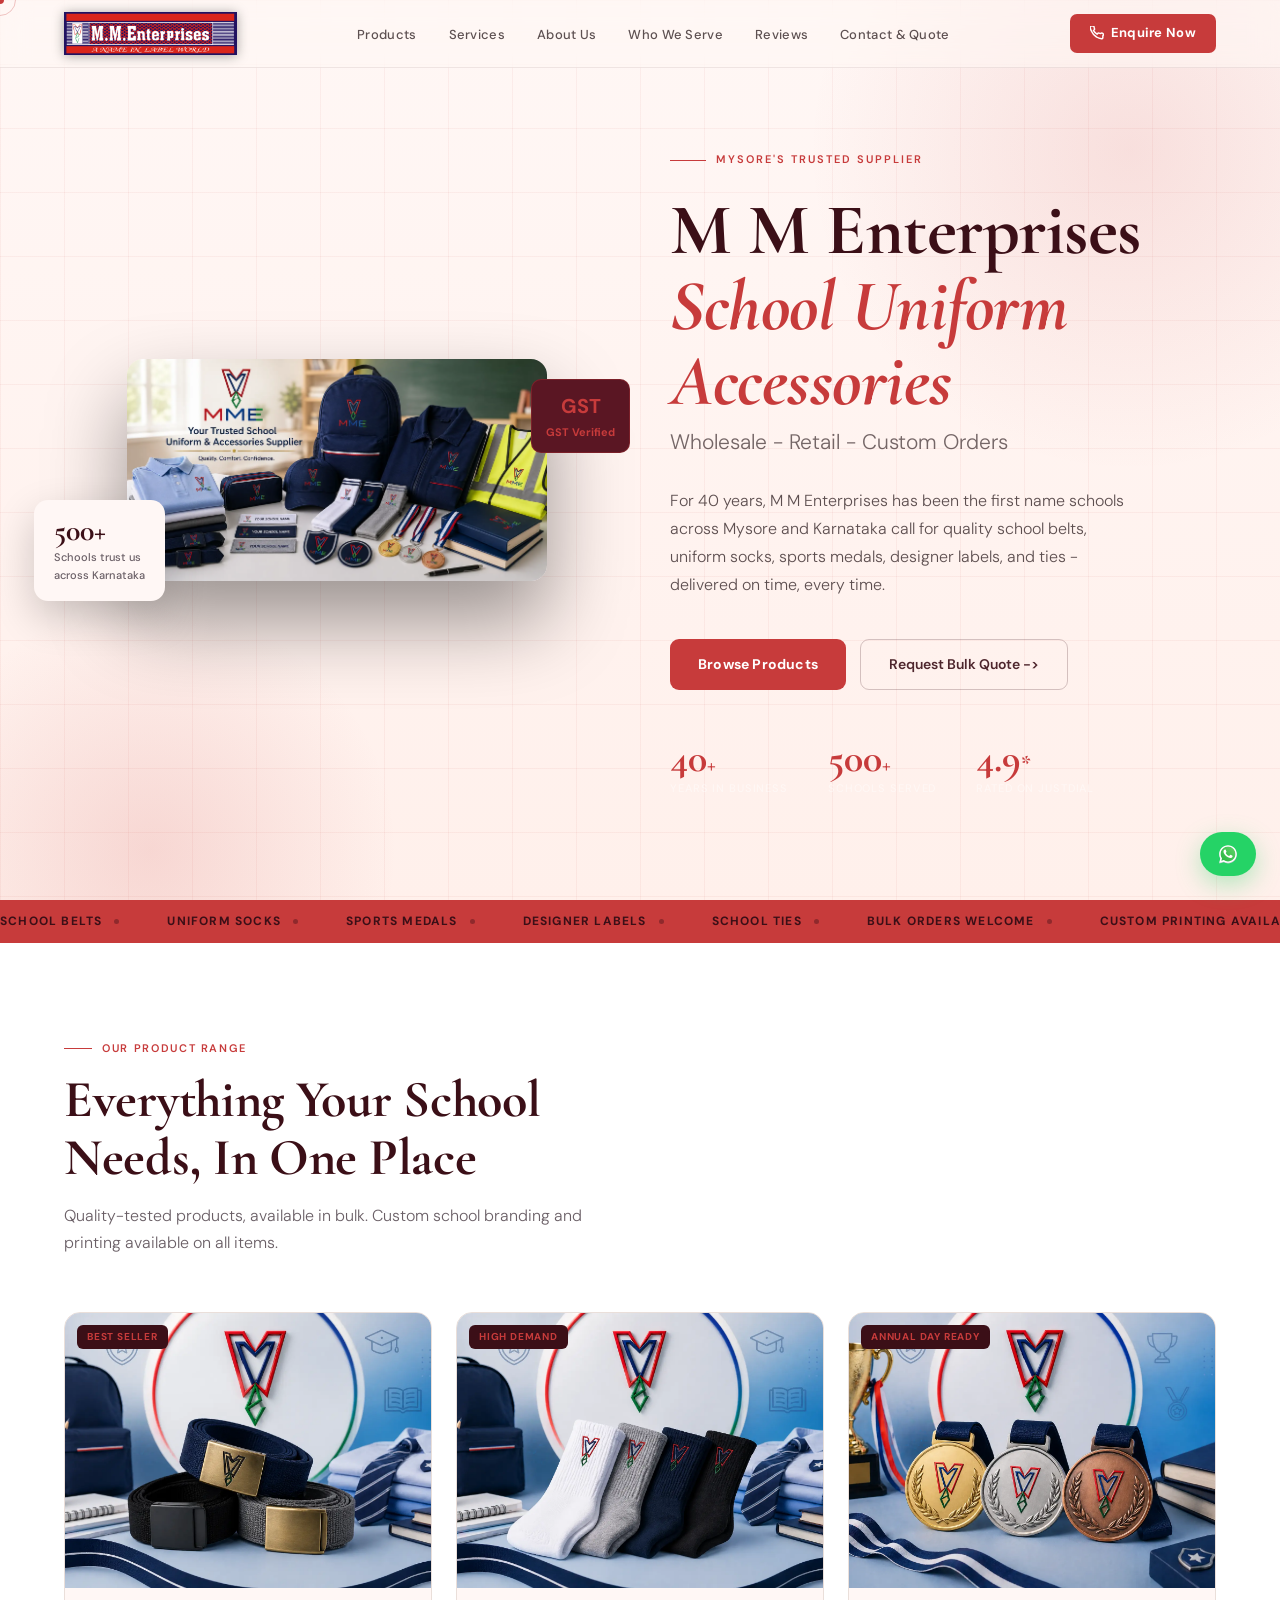
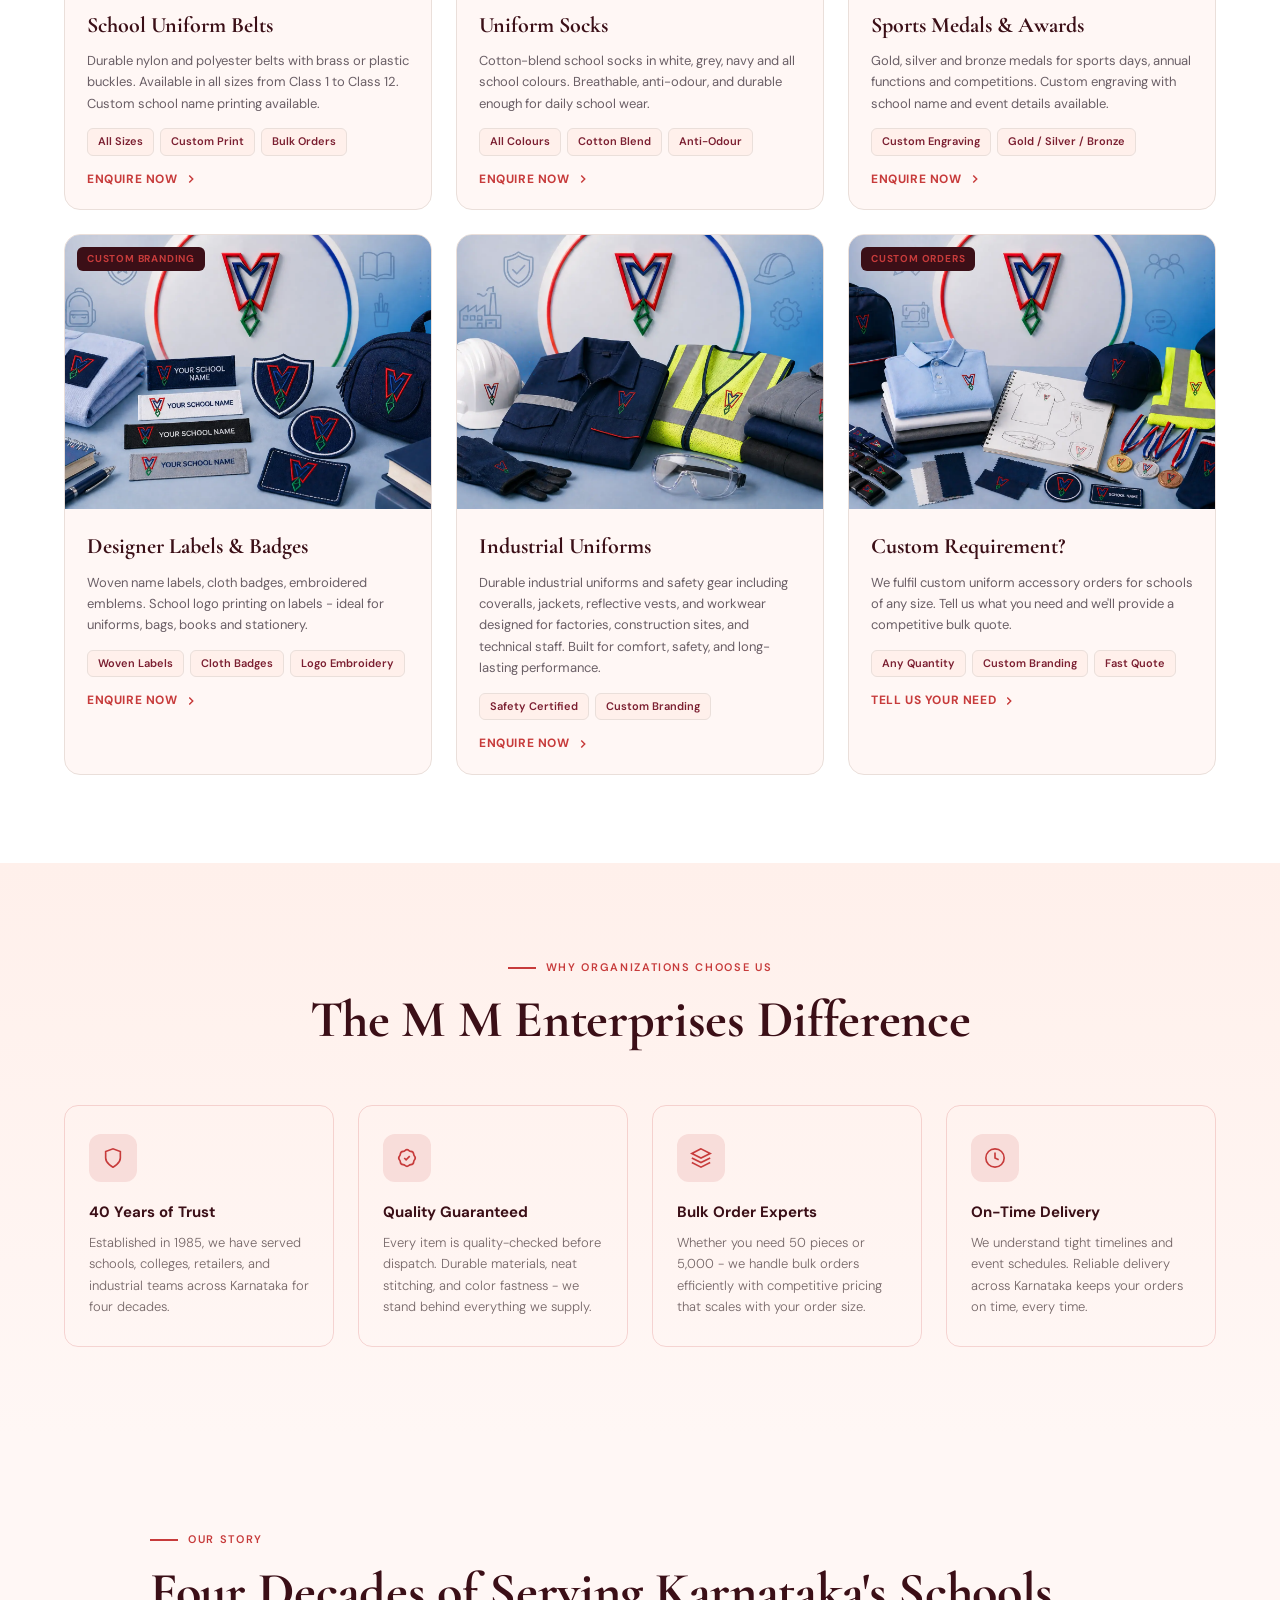
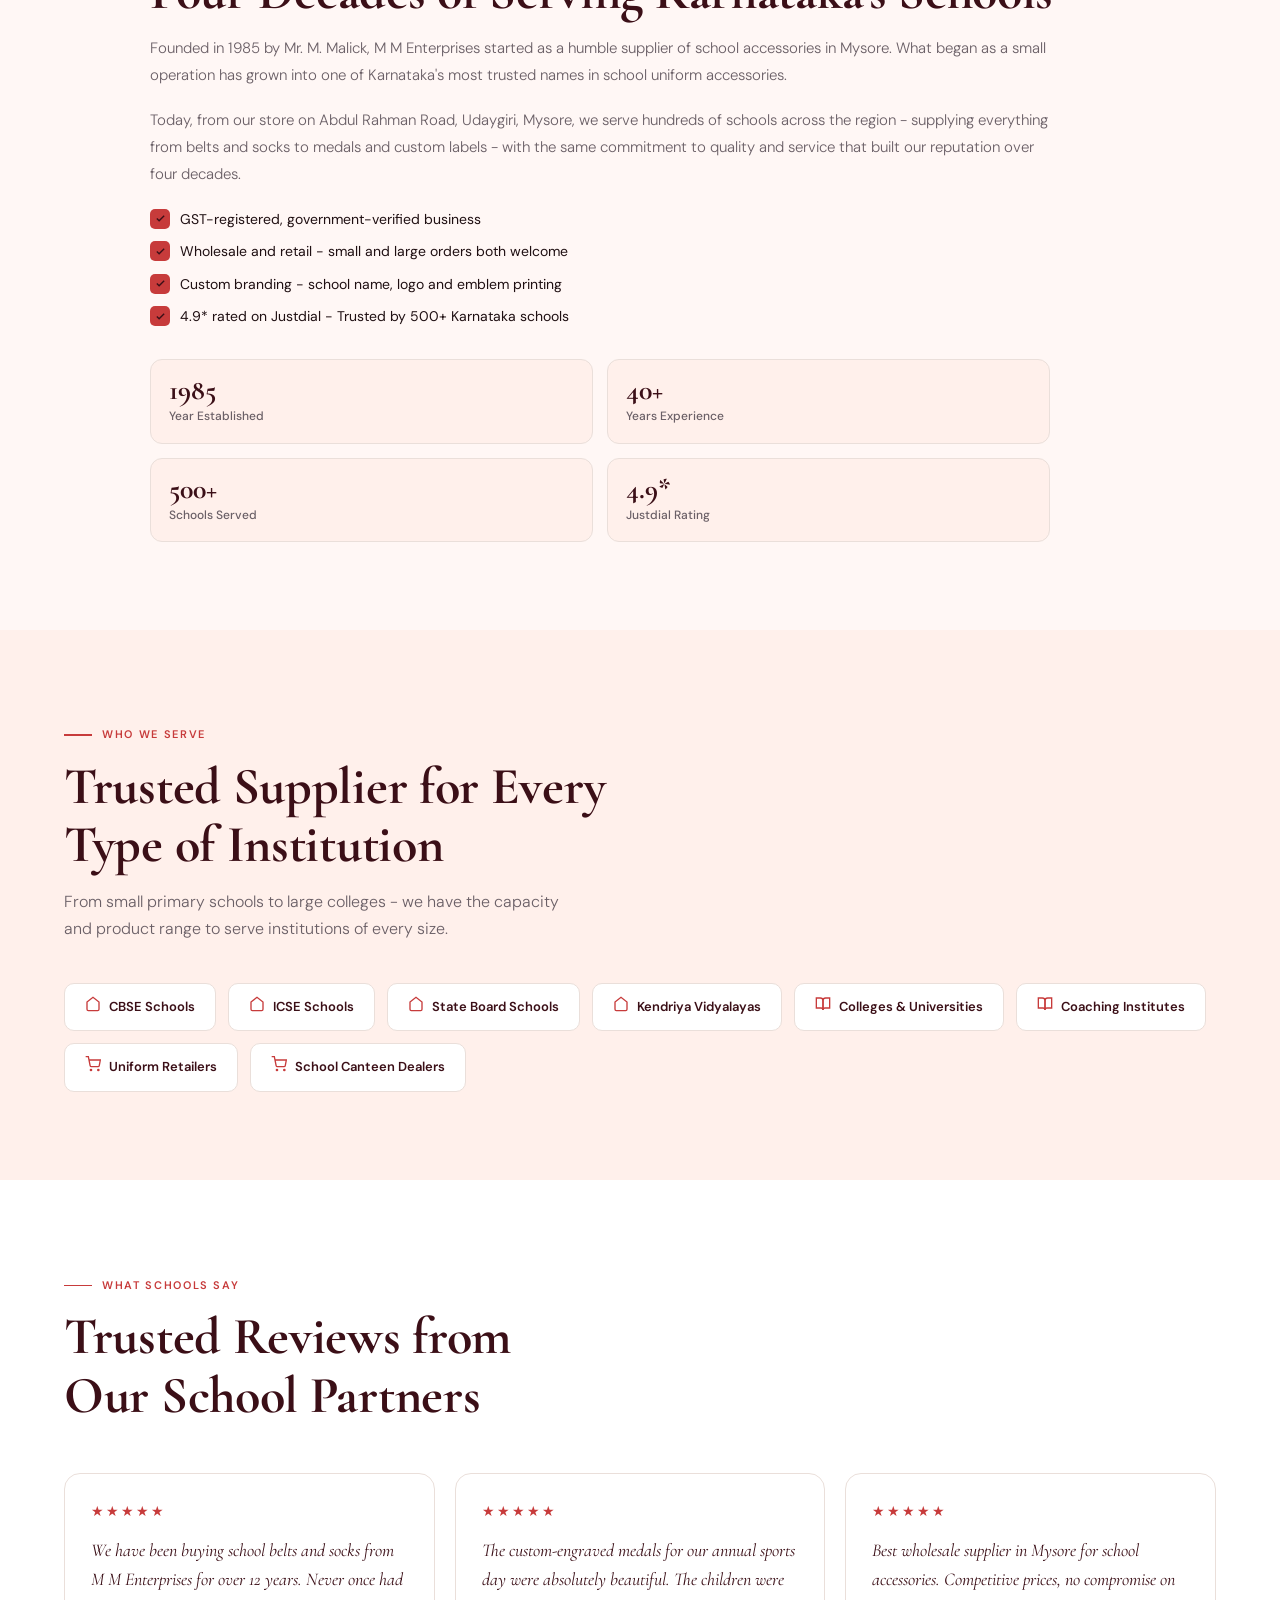
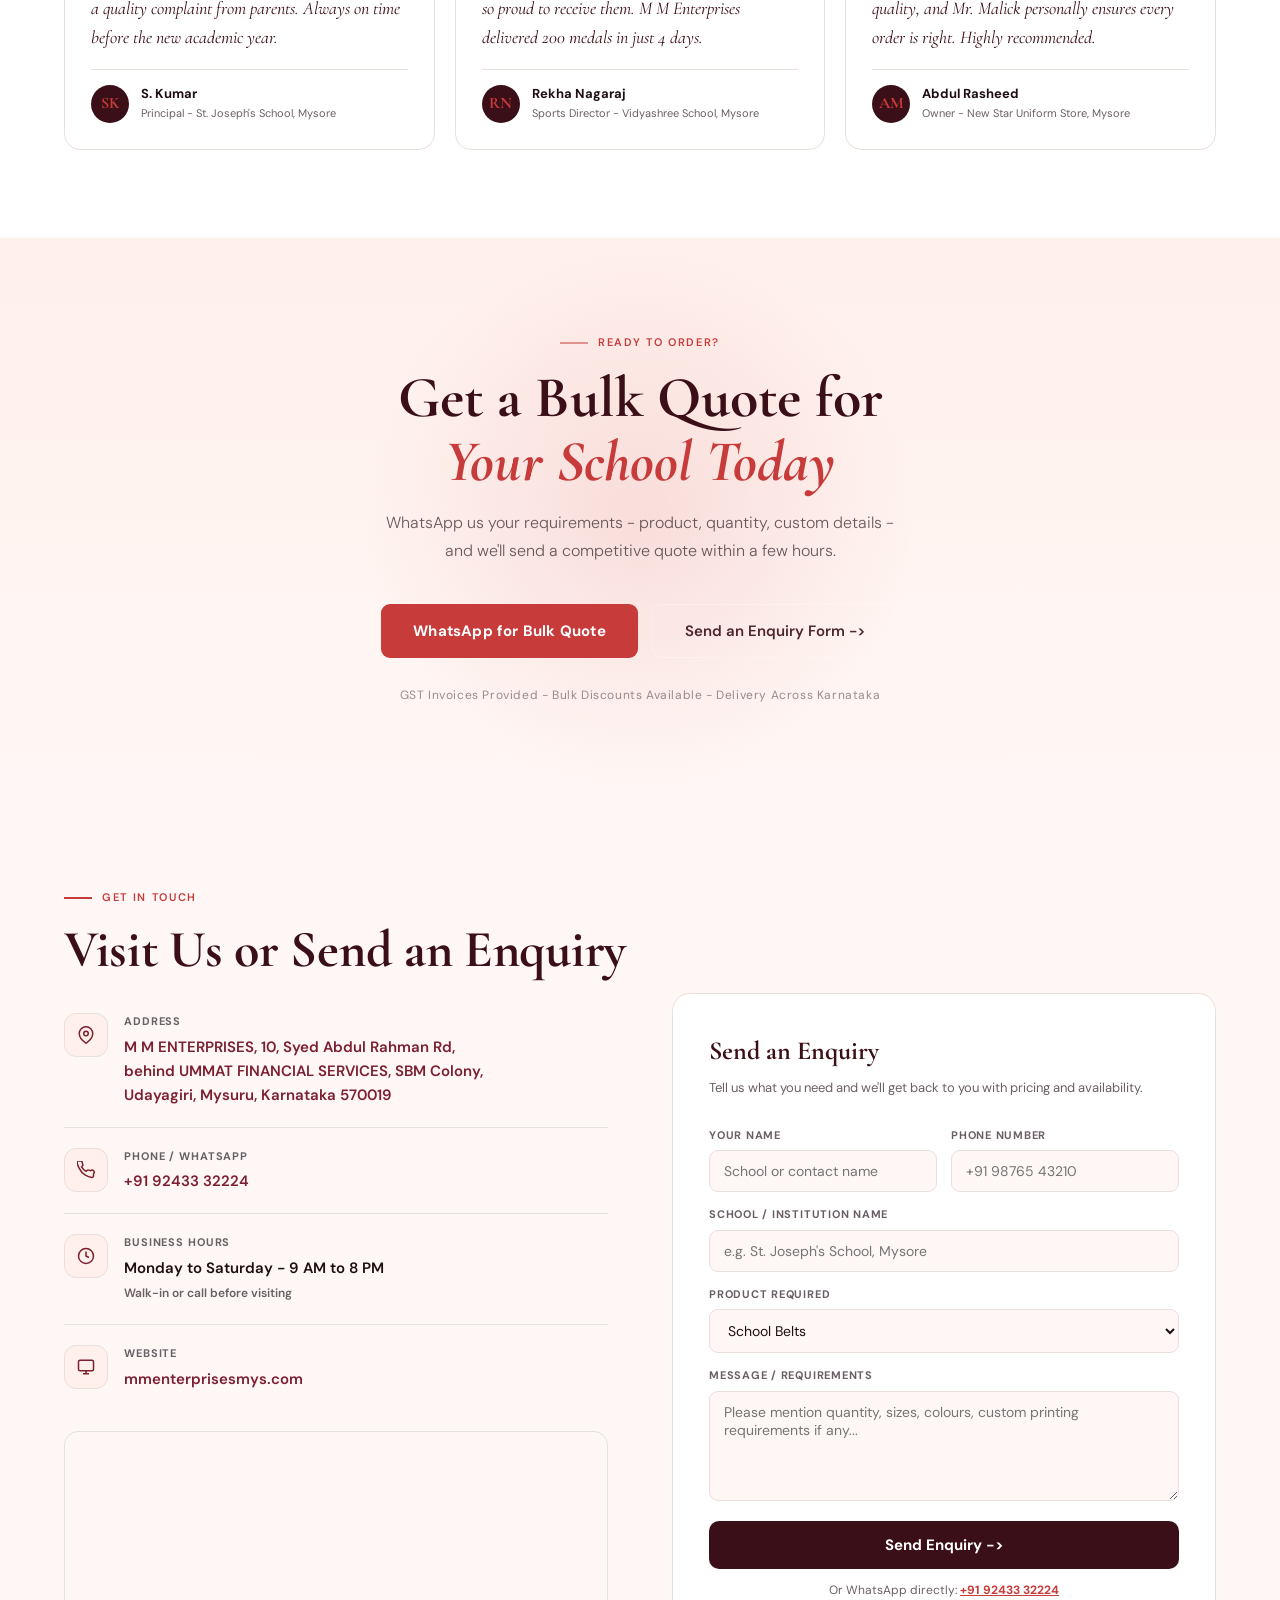
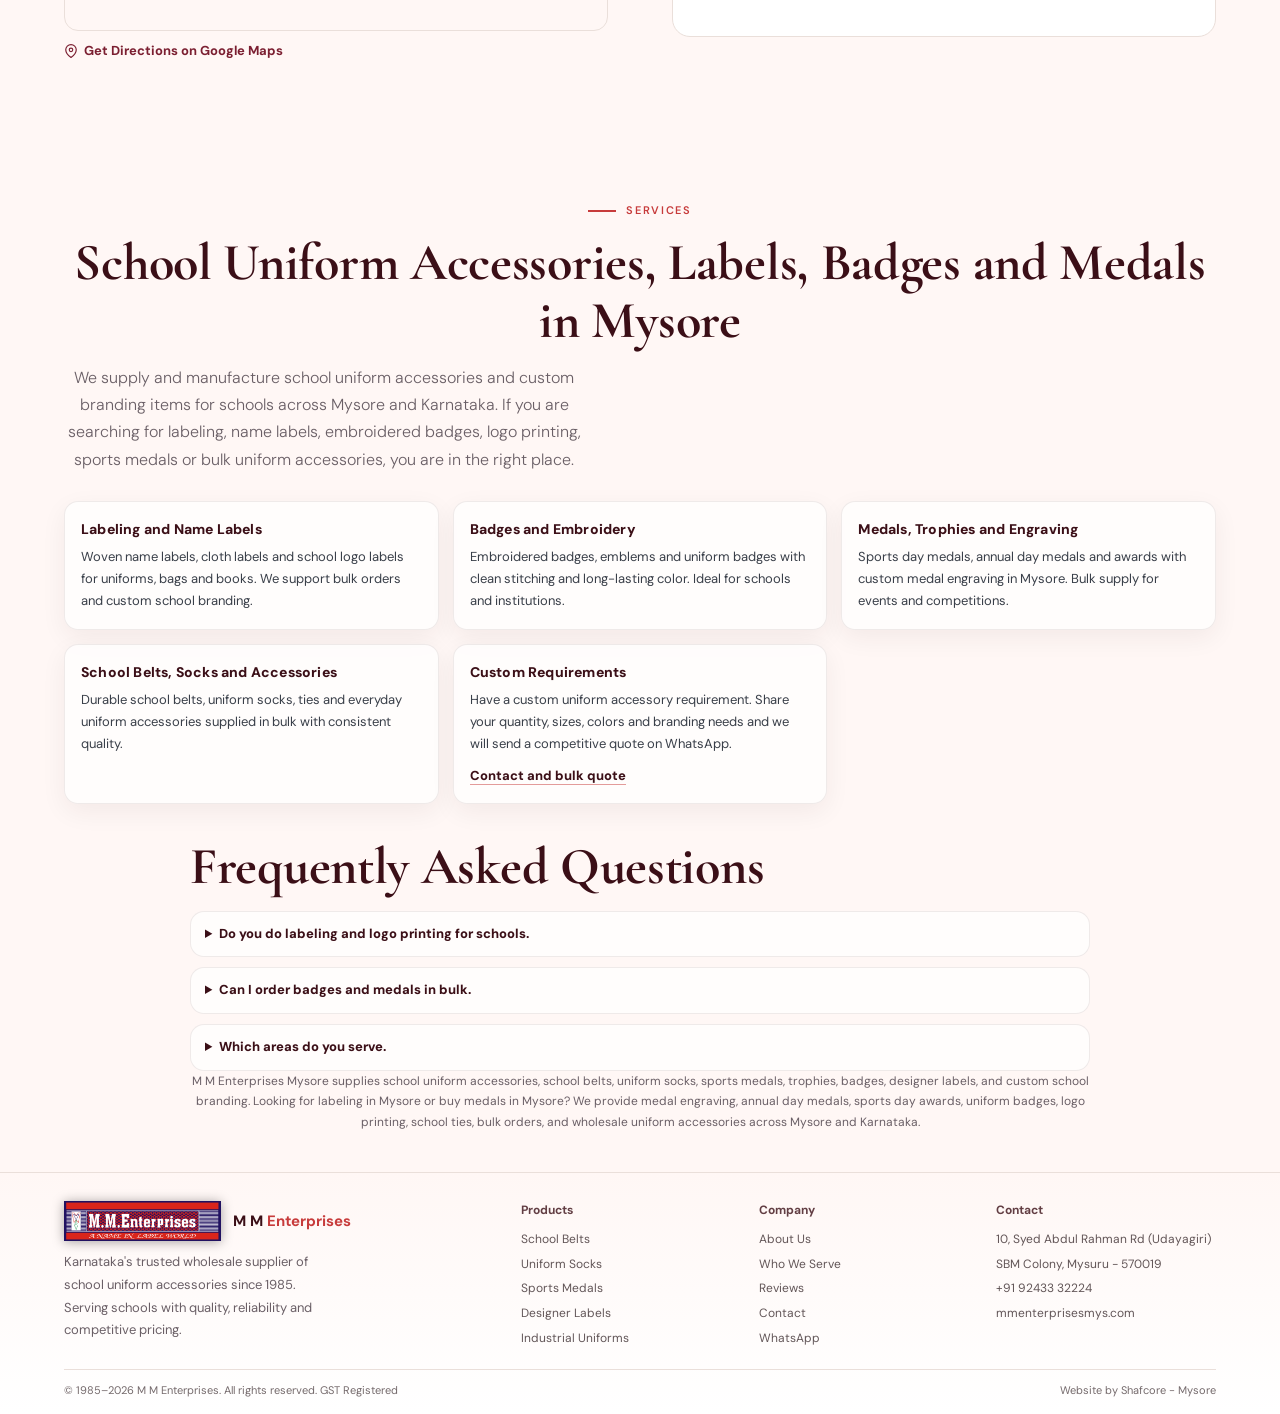
==== commit a6c9200c: "Theme changed to match the logo" ====
--- a/index.html
+++ b/index.html
@@ -21,7 +21,7 @@
       name="googlebot"
       content="index, follow, max-snippet:-1, max-image-preview:large, max-video-preview:-1"
     />
-    <meta name="theme-color" content="#0d1b3e" />
+    <meta name="theme-color" content="#3b0f17" />
     <link rel="icon" href="favicon.ico" sizes="any" />
     <link rel="icon" type="image/png" sizes="48x48" href="assets/favicon-48.png" />
     <link rel="icon" type="image/png" sizes="32x32" href="assets/favicon-32.png" />
@@ -279,7 +279,7 @@
             <div class="sec-eyebrow-line"></div>
             <span class="sec-eyebrow-text" data-text="why.eyebrow"></span>
           </div>
-          <h2 class="sec-title sec-title-light" data-text="why.title"></h2>
+          <h2 class="sec-title" data-text="why.title"></h2>
         </div>
         <div class="why-grid" id="why-grid"></div>
       </div>
--- a/styles.css
+++ b/styles.css
@@ -1,16 +1,17 @@
 /* -- TOKENS -- */
       :root {
-        --navy: #0d1b3e;
-        --navy2: #162850;
-        --navy3: #1e3a6e;
-        --gold: #c9973a;
-        --gold2: #e5b84a;
-        --gold3: #f5d27a;
-        --cream: #faf7f0;
-        --cream2: #f2ede3;
-        --ink: #0d1521;
-        --muted: #5a6478;
-        --border: #e8e2d6;
+        /* Brand refresh (light + trustworthy, with red accents to match MME_logo) */
+        --navy: #3b0f17;
+        --navy2: #5a1623;
+        --navy3: #7b1f31;
+        --gold: #c73b3b;
+        --gold2: #e06262;
+        --gold3: #f2a2a2;
+        --cream: #fff7f5;
+        --cream2: #fff0eb;
+        --ink: #1f0f12;
+        --muted: #6a5f66;
+        --border: #eadfda;
         --white: #ffffff;
         --wa: #25d366;
       }
@@ -52,7 +53,7 @@
       .cursor-ring {
         width: 32px;
         height: 32px;
-        border: 1.5px solid rgba(201, 151, 58, 0.4);
+        border: 1.5px solid rgba(199, 59, 59, 0.28);
         border-radius: 50%;
         position: fixed;
         pointer-events: none;
@@ -91,11 +92,14 @@
         align-items: center;
         justify-content: space-between;
         transition: all 0.3s;
+        background: rgba(255, 247, 245, 0.55);
+        backdrop-filter: blur(14px);
+        border-bottom: 1px solid rgba(59, 15, 23, 0.08);
       }
       nav.scrolled {
-        background: rgba(13, 27, 62, 0.97);
+        background: rgba(255, 247, 245, 0.88);
         backdrop-filter: blur(16px);
-        box-shadow: 0 2px 32px rgba(0, 0, 0, 0.25);
+        box-shadow: 0 2px 24px rgba(59, 15, 23, 0.08);
       }
       .nav-logo {
         display: flex;
@@ -138,7 +142,7 @@
       .nav-links a {
         font-size: 13px;
         font-weight: 500;
-        color: rgba(255, 255, 255, 0.75);
+        color: rgba(31, 15, 18, 0.72);
         text-decoration: none;
         letter-spacing: 0.3px;
         transition: color 0.2s;
@@ -151,7 +155,7 @@
         align-items: center;
         gap: 7px;
         background: var(--gold);
-        color: var(--navy);
+        color: var(--white);
         font-size: 13px;
         font-weight: 700;
         padding: 9px 20px;
@@ -178,7 +182,7 @@
       .nav-ham span {
         width: 21px;
         height: 1.5px;
-        background: white;
+        background: var(--navy);
         border-radius: 2px;
         transition: all 0.2s;
       }
@@ -186,7 +190,7 @@
         max-height: 0;
         overflow: hidden;
         transition: max-height 0.35s ease;
-        background: rgba(13, 27, 62, 0.98);
+        background: rgba(59, 15, 23, 0.98);
       }
       #mob-menu.open {
         max-height: 360px;
@@ -247,7 +251,7 @@
       /* -- HERO -- */
       .hero {
         min-height: 100vh;
-        background: var(--navy);
+        background: linear-gradient(180deg, var(--cream) 0%, var(--cream2) 100%);
         display: flex;
         align-items: center;
         position: relative;
@@ -258,8 +262,8 @@
         position: absolute;
         inset: 0;
         background-image:
-          linear-gradient(rgba(201, 151, 58, 0.06) 1px, transparent 1px),
-          linear-gradient(90deg, rgba(201, 151, 58, 0.06) 1px, transparent 1px);
+          linear-gradient(rgba(199, 59, 59, 0.06) 1px, transparent 1px),
+          linear-gradient(90deg, rgba(199, 59, 59, 0.06) 1px, transparent 1px);
         background-size: 64px 64px;
         pointer-events: none;
       }
@@ -271,7 +275,7 @@
         height: 700px;
         background: radial-gradient(
           circle,
-          rgba(201, 151, 58, 0.12) 0%,
+          rgba(199, 59, 59, 0.12) 0%,
           transparent 65%
         );
         border-radius: 50%;
@@ -285,7 +289,7 @@
         height: 500px;
         background: radial-gradient(
           circle,
-          rgba(30, 58, 110, 0.8) 0%,
+          rgba(199, 59, 59, 0.14) 0%,
           transparent 70%
         );
         border-radius: 50%;
@@ -327,7 +331,7 @@
         font-size: clamp(44px, 6vw, 72px);
         line-height: 1.05;
         letter-spacing: -0.5px;
-        color: var(--white);
+        color: var(--navy);
         margin-bottom: 6px;
       }
       .hero-h1 em {
@@ -336,13 +340,13 @@
       }
       .hero-sub-h {
         font-size: clamp(16px, 2vw, 21px);
-        color: rgba(255, 255, 255, 0.5);
+        color: rgba(31, 15, 18, 0.62);
         font-weight: 300;
         margin-bottom: 28px;
       }
       .hero-desc {
         font-size: 16px;
-        color: rgba(255, 255, 255, 0.65);
+        color: rgba(31, 15, 18, 0.72);
         line-height: 1.75;
         max-width: 460px;
         margin-bottom: 40px;
@@ -359,7 +363,7 @@
         align-items: center;
         gap: 8px;
         background: var(--gold);
-        color: var(--navy);
+        color: var(--white);
         font-weight: 700;
         font-size: 14px;
         padding: 14px 28px;
@@ -371,25 +375,26 @@
       .btn-gold:hover {
         background: var(--gold2);
         transform: translateY(-2px);
-        box-shadow: 0 8px 24px rgba(201, 151, 58, 0.3);
+        box-shadow: 0 8px 24px rgba(199, 59, 59, 0.22);
       }
       .btn-ghost {
         display: inline-flex;
         align-items: center;
         gap: 8px;
         background: transparent;
-        color: rgba(255, 255, 255, 0.85);
+        color: rgba(59, 15, 23, 0.9);
         font-weight: 600;
         font-size: 14px;
         padding: 13px 28px;
         border-radius: 9px;
-        border: 1.5px solid rgba(255, 255, 255, 0.2);
+        border: 1.5px solid rgba(59, 15, 23, 0.22);
         text-decoration: none;
         transition: all 0.2s;
       }
       .btn-ghost:hover {
-        border-color: var(--gold);
-        color: var(--gold);
+        border-color: rgba(199, 59, 59, 0.7);
+        color: var(--navy);
+        background: rgba(199, 59, 59, 0.06);
       }
       .hero-stats {
         display: flex;
@@ -466,7 +471,7 @@
         top: 20px;
         right: -20px;
         background: var(--navy2);
-        border: 1px solid rgba(201, 151, 58, 0.3);
+        border: 1px solid rgba(199, 59, 59, 0.3);
         color: var(--gold);
         font-size: 11px;
         font-weight: 700;
@@ -583,7 +588,7 @@
       }
       .product-card:hover {
         transform: translateY(-6px);
-        box-shadow: 0 20px 48px rgba(13, 27, 62, 0.1);
+        box-shadow: 0 20px 48px rgba(59, 15, 23, 0.1);
         border-color: var(--gold);
       }
       .product-img-wrap {
@@ -667,7 +672,7 @@
 
       /* -- WHY US -- */
       .why-bg {
-        background: var(--navy);
+        background: linear-gradient(180deg, var(--cream2), var(--cream));
       }
       .why-grid {
         display: grid;
@@ -676,7 +681,7 @@
         margin-top: 56px;
       }
       .why-card {
-        border: 1px solid rgba(201, 151, 58, 0.2);
+        border: 1px solid rgba(199, 59, 59, 0.18);
         border-radius: 14px;
         padding: 28px 24px;
         transition:
@@ -684,13 +689,13 @@
           background 0.2s;
       }
       .why-card:hover {
-        border-color: rgba(201, 151, 58, 0.5);
-        background: rgba(201, 151, 58, 0.04);
+        border-color: rgba(199, 59, 59, 0.45);
+        background: rgba(199, 59, 59, 0.04);
       }
       .why-icon {
         width: 48px;
         height: 48px;
-        background: rgba(201, 151, 58, 0.12);
+        background: rgba(199, 59, 59, 0.12);
         border-radius: 12px;
         display: flex;
         align-items: center;
@@ -705,12 +710,12 @@
       .why-title {
         font-size: 15px;
         font-weight: 700;
-        color: var(--white);
+        color: var(--navy);
         margin-bottom: 8px;
       }
       .why-text {
         font-size: 13px;
-        color: rgba(255, 255, 255, 0.5);
+        color: rgba(31, 15, 18, 0.62);
         line-height: 1.65;
         font-weight: 300;
       }
@@ -766,7 +771,7 @@
         text-align: center;
         padding: 14px 18px;
         border-radius: 12px;
-        box-shadow: 0 8px 24px rgba(13, 27, 62, 0.15);
+        box-shadow: 0 8px 24px rgba(59, 15, 23, 0.15);
       }
       .about-year-badge .year {
         font-family: "Cormorant Garamond", serif;
@@ -945,7 +950,7 @@
 
       /* -- CTA SECTION -- */
       .cta-section {
-        background: var(--navy);
+        background: linear-gradient(180deg, var(--cream2), var(--cream));
         text-align: center;
         position: relative;
         overflow: hidden;
@@ -960,7 +965,7 @@
         height: 600px;
         background: radial-gradient(
           circle,
-          rgba(201, 151, 58, 0.12) 0%,
+          rgba(199, 59, 59, 0.12) 0%,
           transparent 65%
         );
         border-radius: 50%;
@@ -969,7 +974,7 @@
       .cta-title {
         font-family: "Cormorant Garamond", serif;
         font-size: clamp(36px, 5vw, 58px);
-        color: var(--white);
+        color: var(--navy);
         line-height: 1.1;
         margin-bottom: 16px;
         position: relative;
@@ -980,7 +985,7 @@
       }
       .cta-sub {
         font-size: 16px;
-        color: rgba(255, 255, 255, 0.55);
+        color: rgba(31, 15, 18, 0.66);
         max-width: 520px;
         margin: 0 auto 40px;
         line-height: 1.7;
@@ -997,7 +1002,7 @@
       .cta-trust {
         margin-top: 28px;
         font-size: 12px;
-        color: rgba(255, 255, 255, 0.3);
+        color: rgba(31, 15, 18, 0.45);
         position: relative;
         letter-spacing: 0.05em;
       }
@@ -1171,22 +1176,23 @@
 
       /* -- FOOTER -- */
       footer {
-        background: var(--navy);
-        padding: 56px 5vw 28px;
-        color: rgba(255, 255, 255, 0.5);
+        background: linear-gradient(180deg, var(--cream) 0%, var(--white) 100%);
+        padding: 28px 5vw 14px;
+        color: var(--muted);
+        border-top: 1px solid var(--border);
       }
       .footer-top {
         display: grid;
         grid-template-columns: 2fr 1fr 1fr 1fr;
-        gap: 48px;
+        gap: 18px;
         max-width: 1200px;
-        margin: 0 auto 40px;
+        margin: 0 auto 16px;
       }
       .footer-logo-row {
         display: flex;
         align-items: center;
         gap: 12px;
-        margin-bottom: 14px;
+        margin-bottom: 10px;
       }
       .footer-logo-row .nav-logo-mark {
         height: 40px;
@@ -1196,9 +1202,9 @@
         max-width: 210px;
       }
       .footer-brand {
-        font-size: 17px;
-        font-weight: 700;
-        color: white;
+        font-size: 15px;
+        font-weight: 700;
+        color: var(--navy);
       }
       .footer-brand span {
         color: var(--gold);
@@ -1207,45 +1213,49 @@
         font-size: 13px;
         line-height: 1.75;
         max-width: 260px;
-        margin-bottom: 20px;
+        margin-bottom: 10px;
+        color: var(--muted);
       }
       .footer-gold-line {
         width: 40px;
         height: 2px;
-        background: var(--gold);
+        background: rgba(199, 59, 59, 0.55);
         border-radius: 2px;
+        display: none;
       }
       .footer-col h4 {
-        font-size: 11px;
-        font-weight: 700;
-        text-transform: uppercase;
-        letter-spacing: 0.1em;
-        color: rgba(255, 255, 255, 0.3);
-        margin-bottom: 18px;
+        font-size: 12px;
+        font-weight: 700;
+        text-transform: none;
+        letter-spacing: 0;
+        color: rgba(59, 15, 23, 0.8);
+        margin-bottom: 10px;
       }
       .footer-col a {
         display: block;
-        font-size: 13px;
-        color: rgba(255, 255, 255, 0.45);
+        font-size: 12px;
+        color: rgba(31, 15, 18, 0.7);
         text-decoration: none;
-        margin-bottom: 10px;
+        margin-bottom: 6px;
+        line-height: 1.55;
         transition: color 0.2s;
       }
       .footer-col a:hover {
         color: var(--gold);
       }
       .footer-bottom {
-        border-top: 1px solid rgba(255, 255, 255, 0.07);
-        padding-top: 24px;
+        border-top: 1px solid var(--border);
+        padding-top: 12px;
         display: flex;
         justify-content: space-between;
         align-items: center;
-        font-size: 12px;
+        font-size: 11px;
         max-width: 1200px;
         margin: 0 auto;
+        color: rgba(31, 15, 18, 0.62);
       }
       .footer-bottom a {
-        color: rgba(255, 255, 255, 0.3);
+        color: rgba(31, 15, 18, 0.62);
         text-decoration: none;
         transition: color 0.2s;
       }
@@ -1355,7 +1365,7 @@
         justify-content: center;
       }
       .sec-eyebrow-line-soft {
-        background: rgba(201, 151, 58, 0.5);
+        background: rgba(199, 59, 59, 0.5);
       }
       .sec-title-light {
         color: var(--white);
@@ -1364,7 +1374,7 @@
       .hero-badge-title {
         font-size: 11px;
         font-weight: 700;
-        color: rgba(201, 151, 58, 1);
+        color: var(--gold);
         margin-top: 2px;
       }
       .hero-badge-sub {
@@ -1470,10 +1480,10 @@
       }
       .seo-card {
         background: rgba(255, 255, 255, 0.7);
-        border: 1px solid rgba(13, 27, 62, 0.08);
+        border: 1px solid rgba(59, 15, 23, 0.08);
         border-radius: 14px;
         padding: 16px;
-        box-shadow: 0 8px 26px rgba(13, 27, 62, 0.06);
+        box-shadow: 0 8px 26px rgba(59, 15, 23, 0.06);
       }
       .seo-card h3 {
         font-size: 14px;
@@ -1494,7 +1504,7 @@
         font-weight: 800;
         color: var(--navy);
         text-decoration: none;
-        border-bottom: 1px solid rgba(201, 151, 58, 0.5);
+        border-bottom: 1px solid rgba(199, 59, 59, 0.5);
       }
       .seo-faq {
         max-width: 900px;
@@ -1502,7 +1512,7 @@
       }
       .seo-faq details {
         background: rgba(255, 255, 255, 0.7);
-        border: 1px solid rgba(13, 27, 62, 0.08);
+        border: 1px solid rgba(59, 15, 23, 0.08);
         border-radius: 14px;
         padding: 12px 14px;
         margin-top: 10px;
